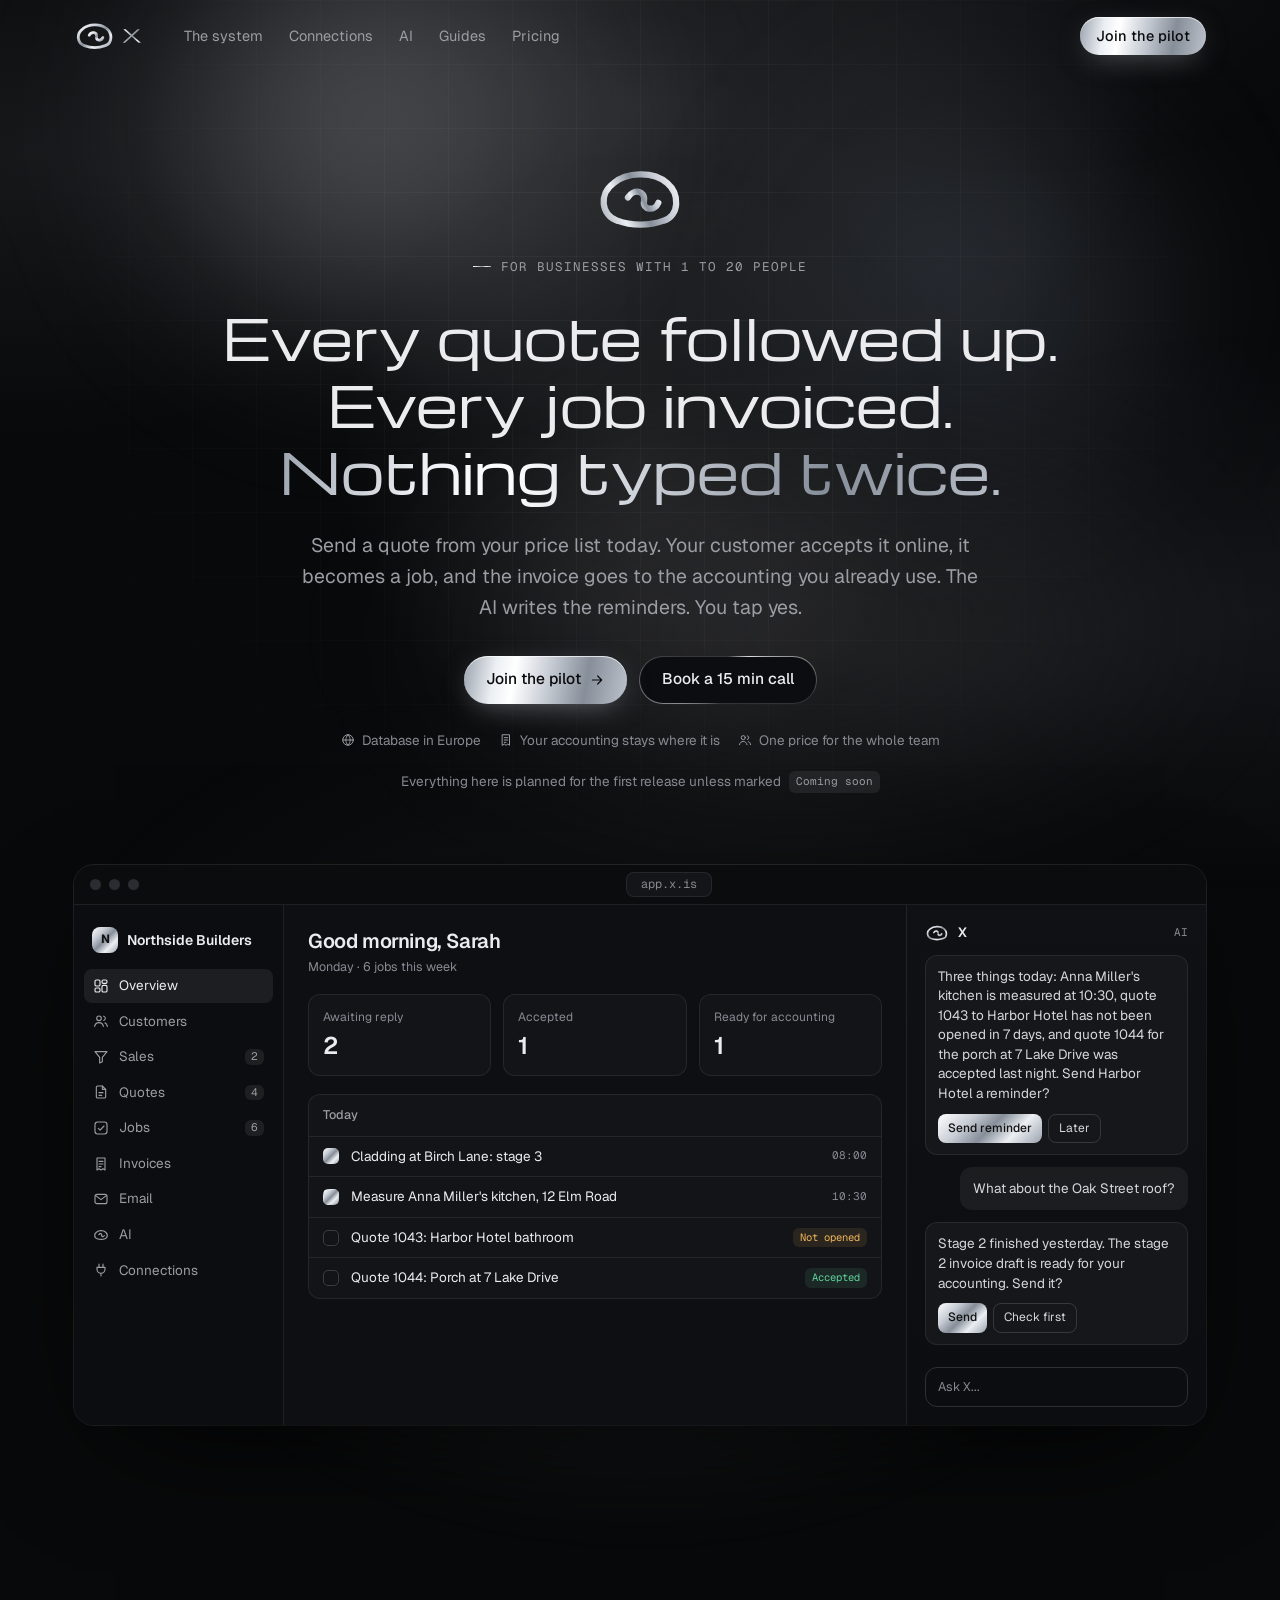
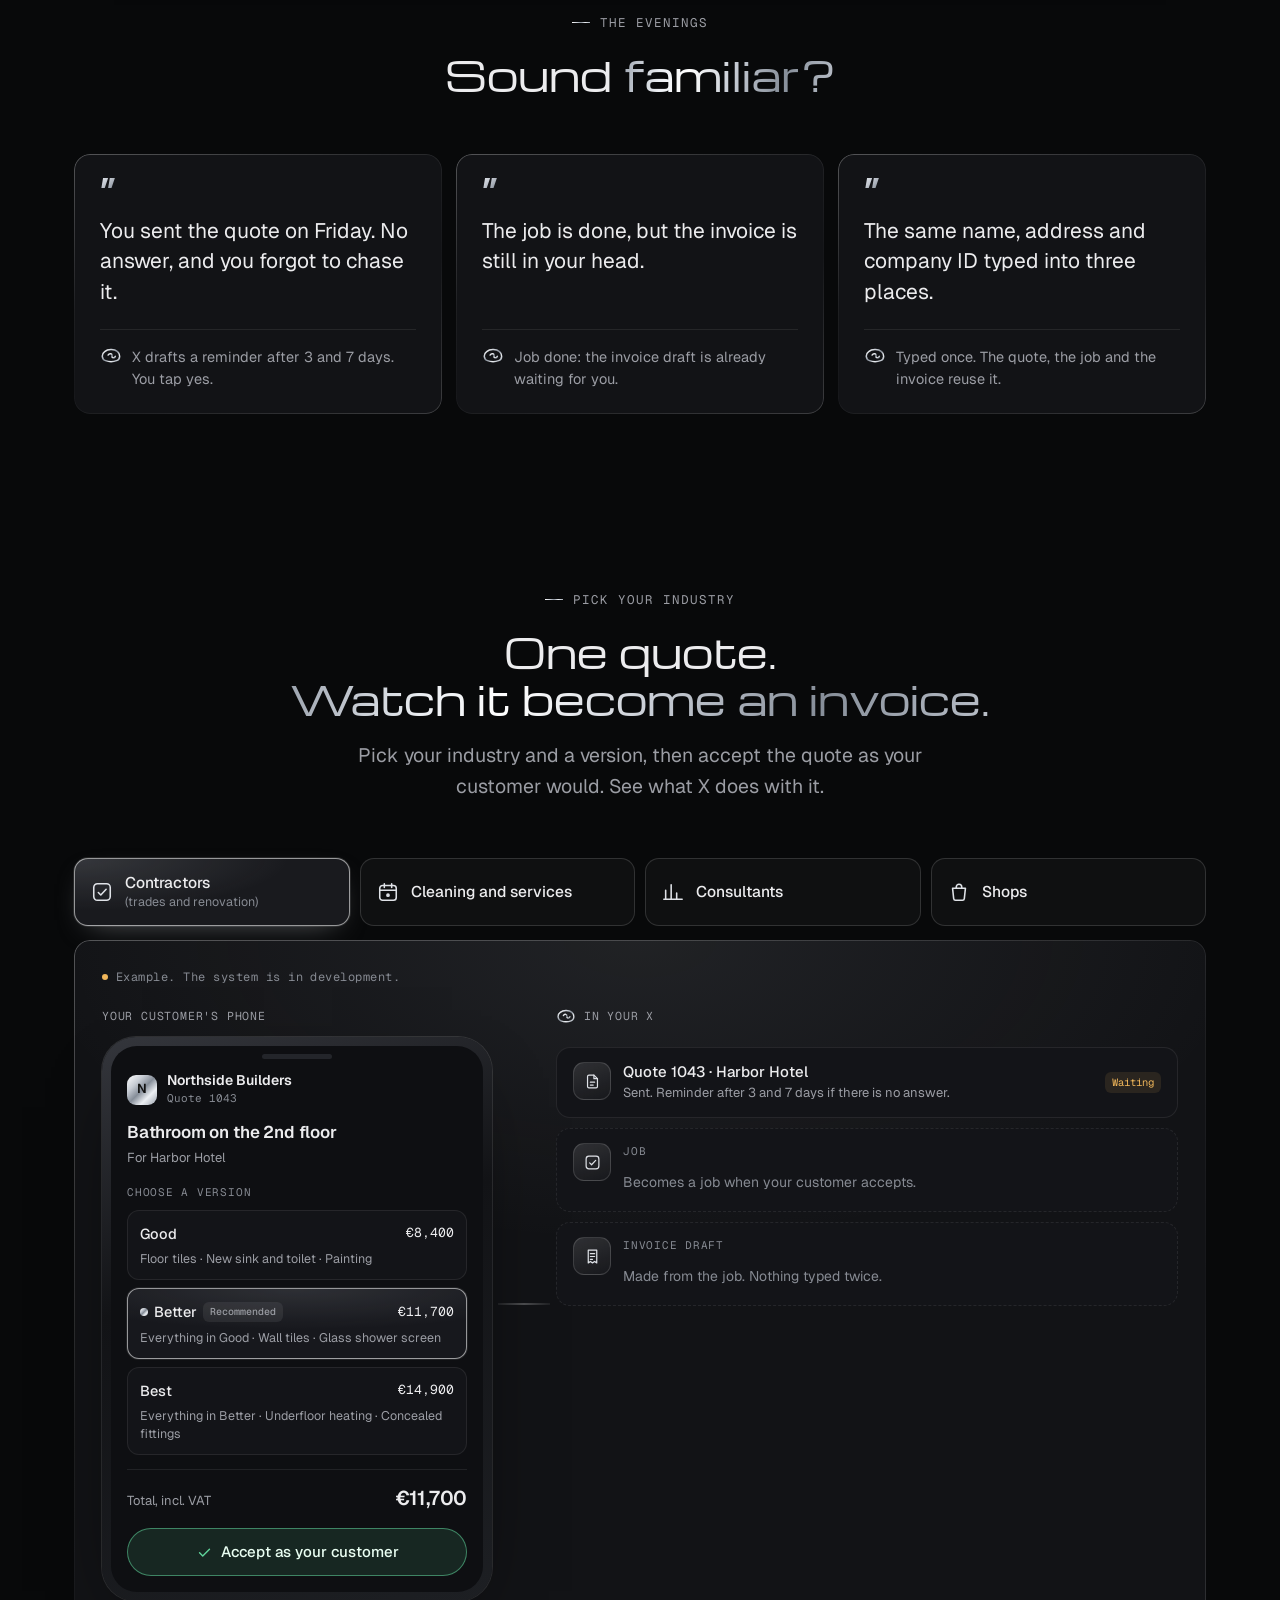
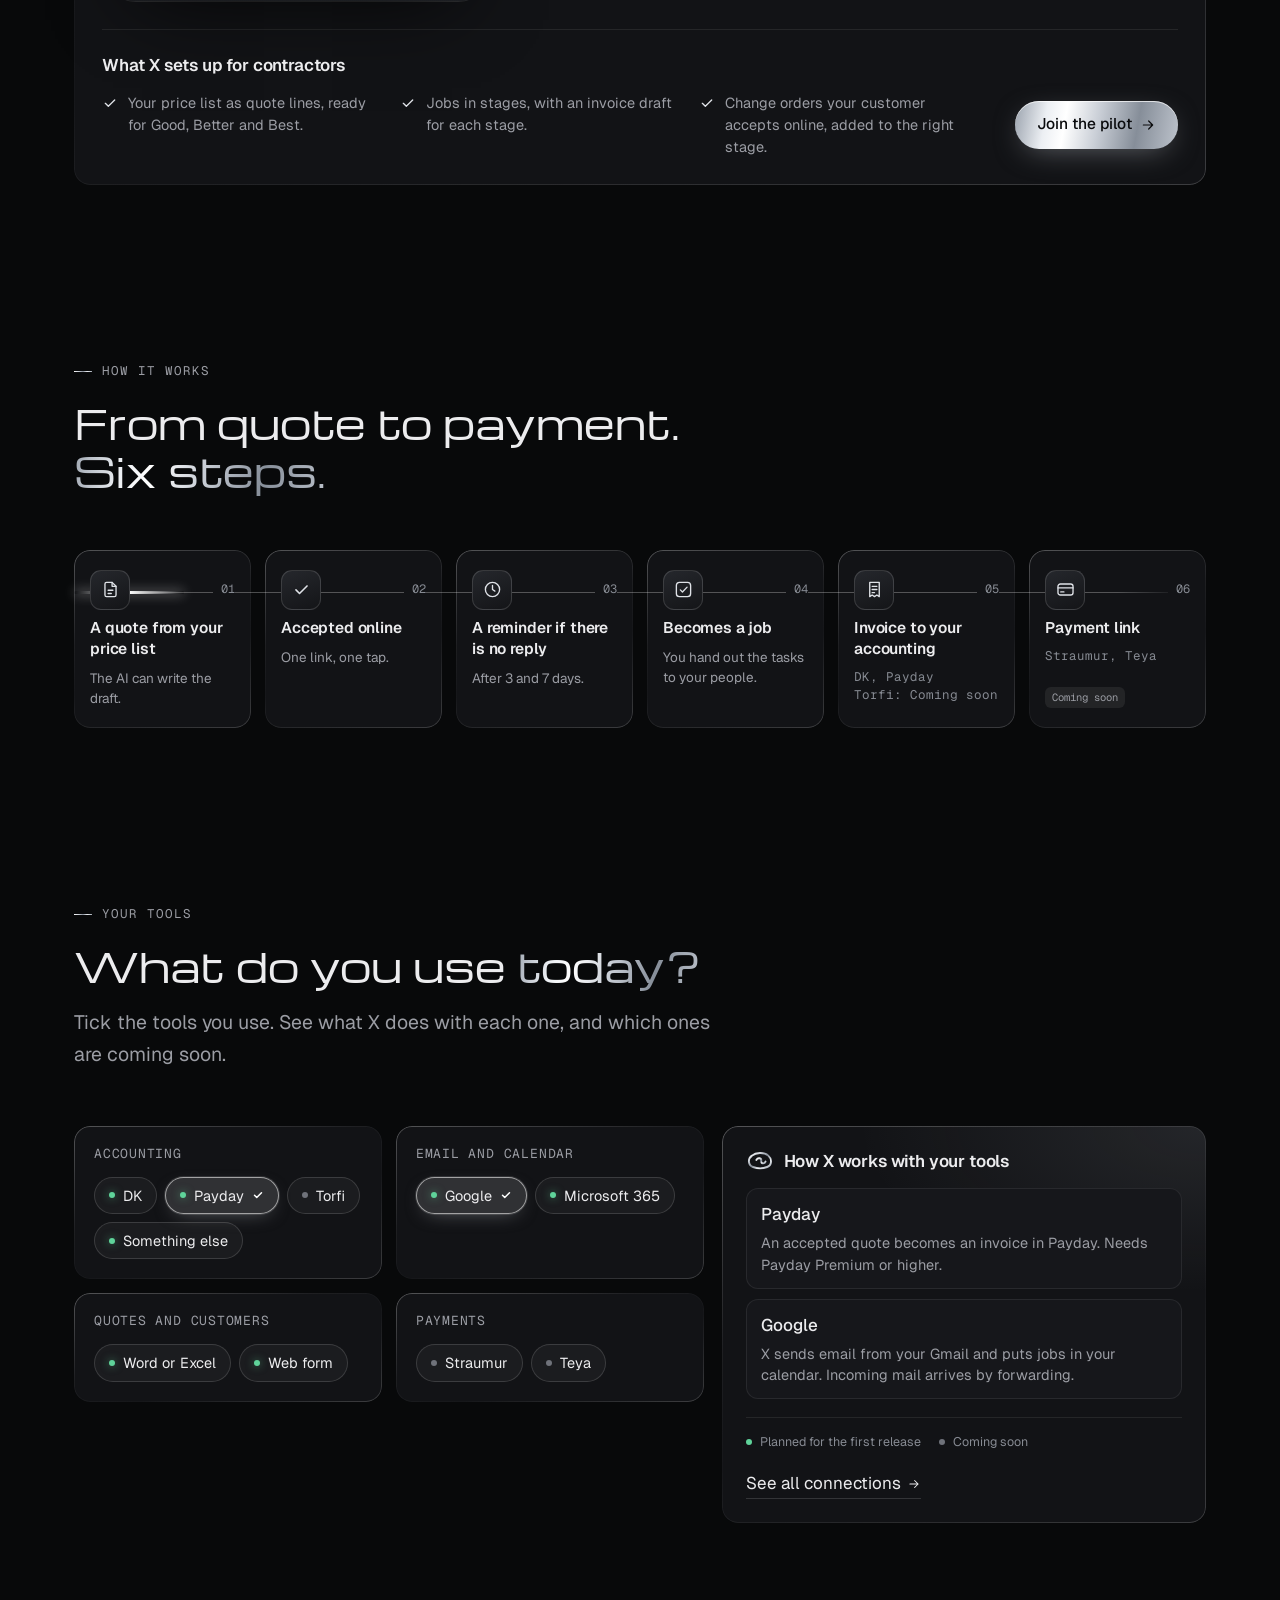
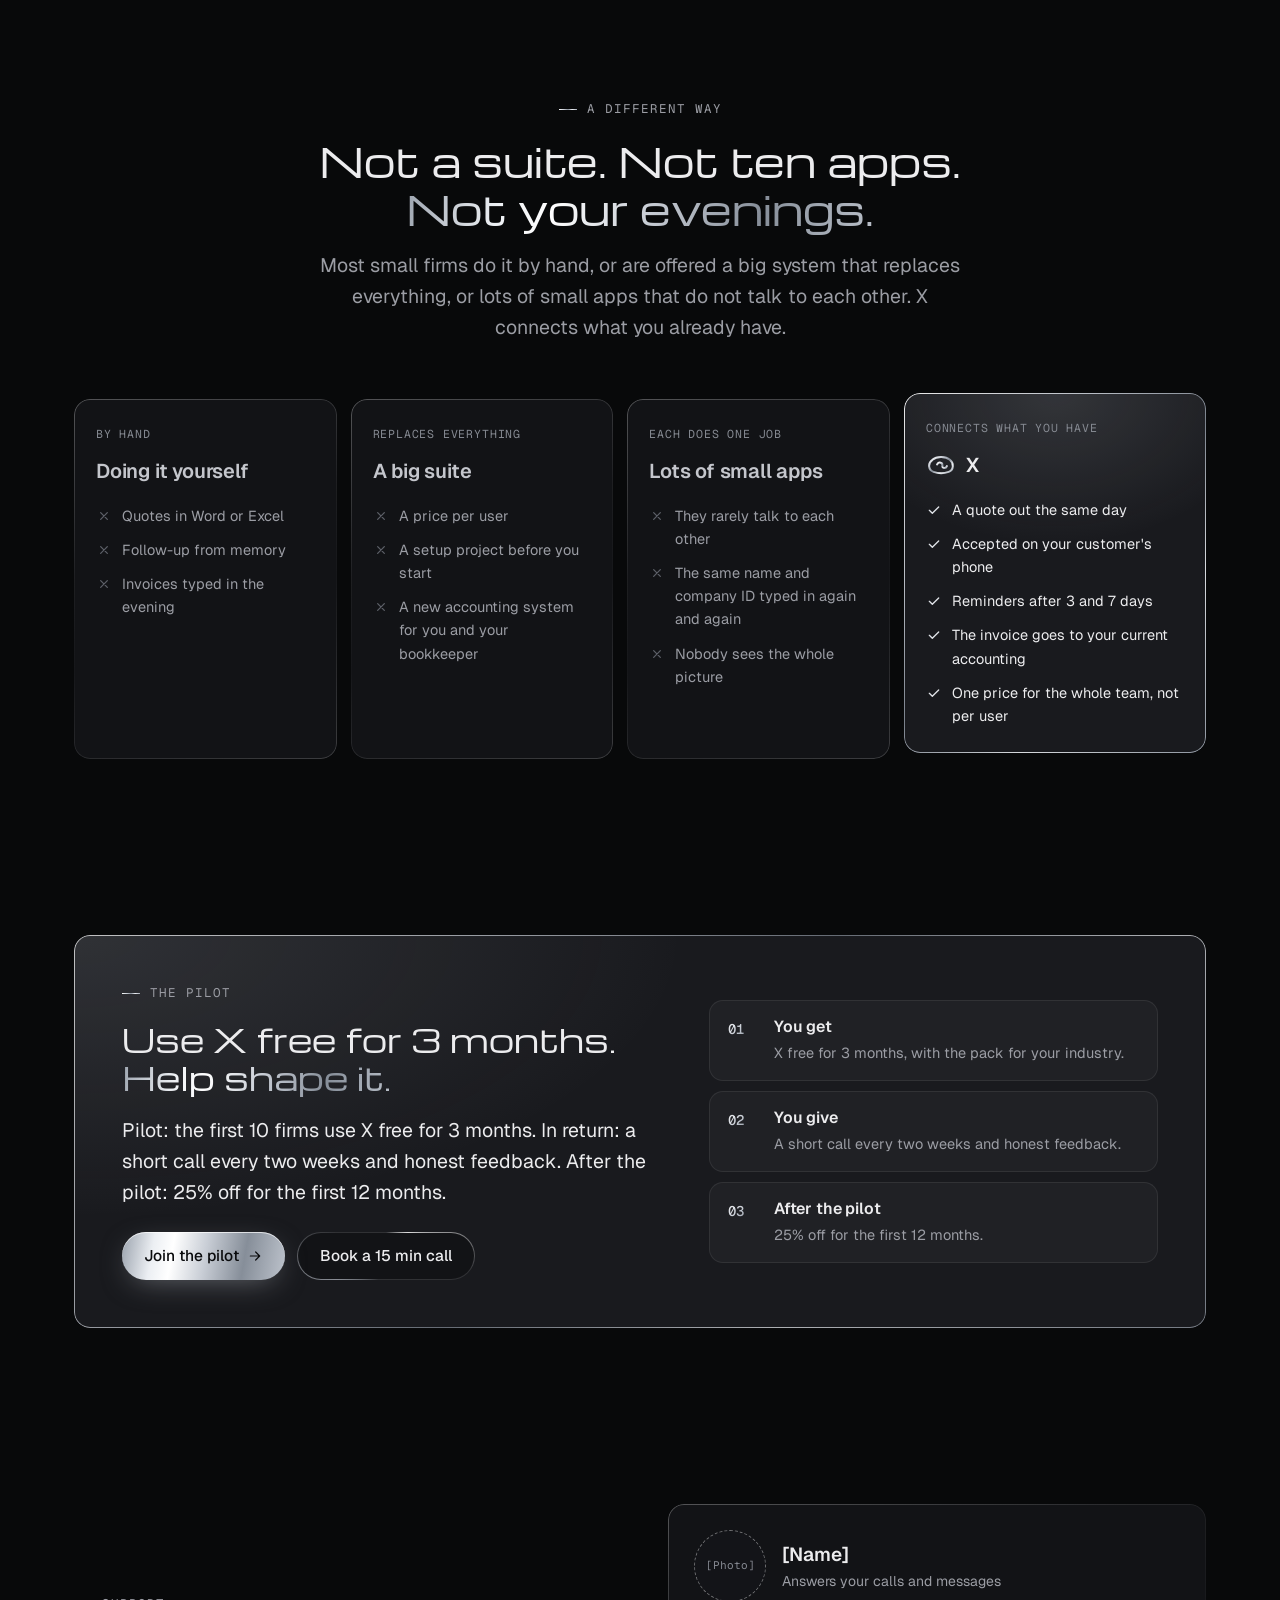
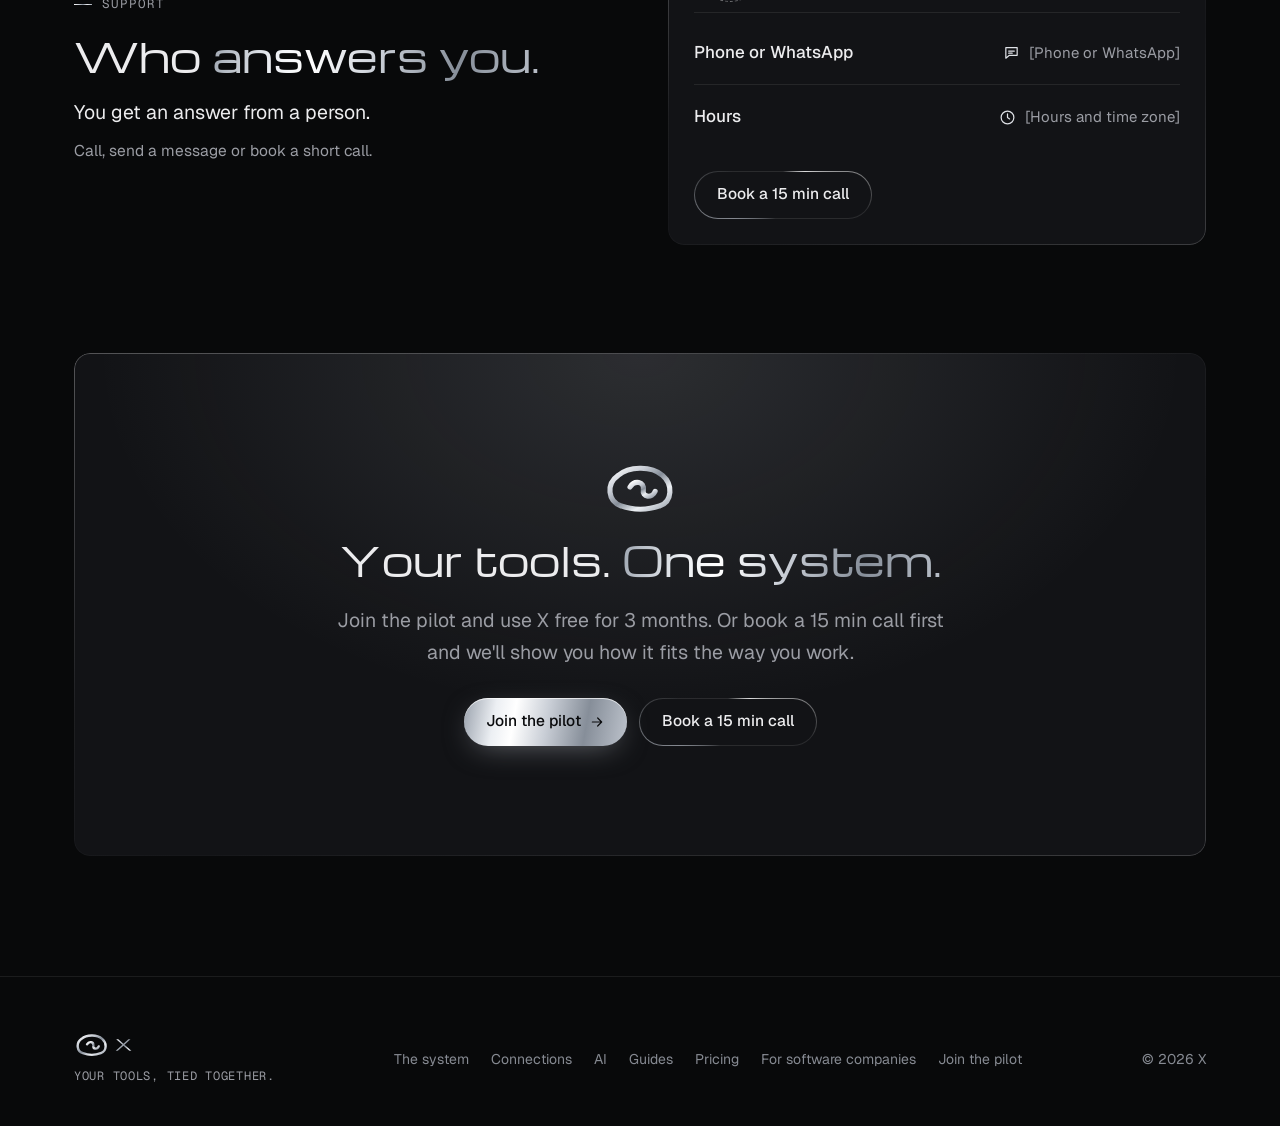
==== index.html @ 621dc940 "Skýrslan: velja grein, pilot síða, viðbætur og það sem var fjarlægt Co-Authored-By: Claude Opus 5.5 " ====
<!DOCTYPE html>

<html data-lysing-en="For businesses with 1 to 20 people. Send a quote from your price list, your customer accepts it online, it becomes a job, and the invoice goes to the accounting you already use. One price for the whole team." data-titill-en="X: every quote followed up, every job invoiced" lang="en">
<head>
<meta charset="utf-8"/>
<meta content="width=device-width,initial-scale=1,viewport-fit=cover" name="viewport"/>
<title>X: every quote followed up, every job invoiced</title>
<meta content="For businesses with 1 to 20 people. Send a quote from your price list, your customer accepts it online, it becomes a job, and the invoice goes to the accounting you already use. One price for the whole team." name="description"/>
<meta content="#08090a" name="theme-color"/>
<meta content="noindex" name="robots"/>
<link href="assets/merki/favicon.svg" rel="icon" type="image/svg+xml"/>
<link href="https://fonts.googleapis.com" rel="preconnect"/>
<link crossorigin="" href="https://fonts.gstatic.com" rel="preconnect"/>
<link href="https://fonts.googleapis.com/css2?family=Geist:wght@400;500;600&amp;family=Geist+Mono:wght@400;500&amp;family=Michroma&amp;display=swap" rel="stylesheet"/>
<link href="assets/css/site.css" rel="stylesheet"/>
<link href="assets/css/index.css" rel="stylesheet"/>
</head>
<body>
<!-- tákn: notuð með <svg><use href="#i-nafn"/></svg> -->
<svg aria-hidden="true" height="0" style="position:absolute" width="0">
<defs>
<symbol fill="none" id="i-yfirlit" stroke="currentColor" stroke-linecap="round" stroke-linejoin="round" stroke-width="1.7" viewbox="0 0 24 24"><rect height="9" rx="2" width="7.5" x="3" y="3"></rect><rect height="5" rx="2" width="7.5" x="13.5" y="3"></rect><rect height="10" rx="2" width="7.5" x="13.5" y="11"></rect><rect height="6" rx="2" width="7.5" x="3" y="15"></rect></symbol>
<symbol fill="none" id="i-folk" stroke="currentColor" stroke-linecap="round" stroke-linejoin="round" stroke-width="1.7" viewbox="0 0 24 24"><circle cx="9" cy="8" r="3.5"></circle><path d="M2.5 20c.8-3.6 3.4-5.5 6.5-5.5s5.7 1.9 6.5 5.5"></path><path d="M16 4.8a3.3 3.3 0 0 1 0 6.4M18 14.8c1.9.7 3.1 2.4 3.5 5.2"></path></symbol>
<symbol fill="none" id="i-sala" stroke="currentColor" stroke-linecap="round" stroke-linejoin="round" stroke-width="1.7" viewbox="0 0 24 24"><path d="M3 4h18l-7 8.5V19l-4 2v-8.5z"></path></symbol>
<symbol fill="none" id="i-tilbod" stroke="currentColor" stroke-linecap="round" stroke-linejoin="round" stroke-width="1.7" viewbox="0 0 24 24"><path d="M14 3H7a2 2 0 0 0-2 2v14a2 2 0 0 0 2 2h10a2 2 0 0 0 2-2V8z"></path><path d="M14 3v5h5M9 13h6M9 17h4"></path></symbol>
<symbol fill="none" id="i-verk" stroke="currentColor" stroke-linecap="round" stroke-linejoin="round" stroke-width="1.7" viewbox="0 0 24 24"><rect height="18" rx="4" width="18" x="3" y="3"></rect><path d="m8 12.5 2.7 2.7L16.5 9"></path></symbol>
<symbol fill="none" id="i-dagatal" stroke="currentColor" stroke-linecap="round" stroke-linejoin="round" stroke-width="1.7" viewbox="0 0 24 24"><rect height="16" rx="3" width="18" x="3" y="5"></rect><path d="M3 10h18M8 3v4M16 3v4"></path><circle cx="12" cy="15.5" fill="currentColor" r="1.2"></circle></symbol>
<symbol fill="none" id="i-postur" stroke="currentColor" stroke-linecap="round" stroke-linejoin="round" stroke-width="1.7" viewbox="0 0 24 24"><rect height="14" rx="3" width="18" x="3" y="5"></rect><path d="m4 7 8 6 8-6"></path></symbol>
<symbol fill="none" id="i-samfelag" stroke="currentColor" stroke-linecap="round" stroke-linejoin="round" stroke-width="1.7" viewbox="0 0 24 24"><circle cx="6" cy="12" r="2.5"></circle><circle cx="18" cy="6" r="2.5"></circle><circle cx="18" cy="18" r="2.5"></circle><path d="m8.2 10.8 7.6-3.6M8.2 13.2l7.6 3.6"></path></symbol>
<symbol fill="none" id="i-reikningur" stroke="currentColor" stroke-linecap="round" stroke-linejoin="round" stroke-width="1.7" viewbox="0 0 24 24"><path d="M6 3h12v18l-3-2-3 2-3-2-3 2z"></path><path d="M9 8h6M9 12h6M9 16h3"></path></symbol>
<symbol fill="none" id="i-vorur" stroke="currentColor" stroke-linecap="round" stroke-linejoin="round" stroke-width="1.7" viewbox="0 0 24 24"><path d="m12 3 8.5 4.5v9L12 21l-8.5-4.5v-9z"></path><path d="M3.5 7.5 12 12l8.5-4.5M12 12v9"></path></symbol>
<symbol fill="none" id="i-skjol" stroke="currentColor" stroke-linecap="round" stroke-linejoin="round" stroke-width="1.7" viewbox="0 0 24 24"><path d="M3 7a2 2 0 0 1 2-2h4l2 2.5h8a2 2 0 0 1 2 2V18a2 2 0 0 1-2 2H5a2 2 0 0 1-2-2z"></path></symbol>
<symbol fill="none" id="i-gatt" stroke="currentColor" stroke-linecap="round" stroke-linejoin="round" stroke-width="1.7" viewbox="0 0 24 24"><rect height="18" rx="4" width="18" x="3" y="3"></rect><circle cx="12" cy="10" r="3"></circle><path d="M6.5 19c1.2-2.5 3.1-3.7 5.5-3.7s4.3 1.2 5.5 3.7"></path></symbol>
<symbol fill="none" id="i-sjalfvirkni" stroke="currentColor" stroke-linecap="round" stroke-linejoin="round" stroke-width="1.7" viewbox="0 0 24 24"><path d="M13 2 4.5 13.5H12L11 22l8.5-11.5H12z"></path></symbol>
<symbol fill="none" id="i-heili" stroke="currentColor" stroke-linecap="round" stroke-linejoin="round" stroke-width="8" viewbox="8 7 103 70"><path d="M34 66 C16 60 13 36 30 24 C44 12 74 10 90 24 C104 36 104 60 86 66 C70 72 50 72 34 66 Z"></path><path d="M46 40 C52 30 66 32 64 44 C62 54 76 56 80 46"></path></symbol>
<symbol fill="none" id="i-skyrsla" stroke="currentColor" stroke-linecap="round" stroke-linejoin="round" stroke-width="1.7" viewbox="0 0 24 24"><path d="M4 20V10M10 20V4M16 20v-7M22 20H2"></path></symbol>
<symbol fill="none" id="i-tengi" stroke="currentColor" stroke-linecap="round" stroke-linejoin="round" stroke-width="1.7" viewbox="0 0 24 24"><path d="M9 3v5M15 3v5M6 8h12v3a6 6 0 0 1-12 0zM12 17v4"></path></symbol>
<symbol fill="none" id="i-bok" stroke="currentColor" stroke-linecap="round" stroke-linejoin="round" stroke-width="1.7" viewbox="0 0 24 24"><path d="M4 5a2 2 0 0 1 2-2h13v15H6a2 2 0 0 0-2 2z"></path><path d="M4 20a2 2 0 0 0 2 2h13v-4"></path></symbol>
<symbol fill="none" id="i-lykill" stroke="currentColor" stroke-linecap="round" stroke-linejoin="round" stroke-width="1.7" viewbox="0 0 24 24"><circle cx="8" cy="15" r="4.5"></circle><path d="m11.5 11.5 9-9M17 6l3 3M14.5 8.5l2 2"></path></symbol>
<symbol fill="none" id="i-skjoldur" stroke="currentColor" stroke-linecap="round" stroke-linejoin="round" stroke-width="1.7" viewbox="0 0 24 24"><path d="M12 3 4.5 6v5.5c0 4.6 3.1 8.2 7.5 9.5 4.4-1.3 7.5-4.9 7.5-9.5V6z"></path><path d="m9 12 2.2 2.2L15.5 10"></path></symbol>
<symbol fill="none" id="i-hnottur" stroke="currentColor" stroke-linecap="round" stroke-linejoin="round" stroke-width="1.7" viewbox="0 0 24 24"><circle cx="12" cy="12" r="9"></circle><path d="M3 12h18M12 3c2.5 2.6 3.7 5.6 3.7 9s-1.2 6.4-3.7 9c-2.5-2.6-3.7-5.6-3.7-9S9.5 5.6 12 3z"></path></symbol>
<symbol fill="none" id="i-nidur" stroke="currentColor" stroke-linecap="round" stroke-linejoin="round" stroke-width="1.7" viewbox="0 0 24 24"><path d="M12 3v12M7 10l5 5 5-5M4 20h16"></path></symbol>
<symbol fill="none" id="i-lag" stroke="currentColor" stroke-linecap="round" stroke-linejoin="round" stroke-width="1.7" viewbox="0 0 24 24"><path d="m12 3 9 5-9 5-9-5z"></path><path d="m3 13 9 5 9-5"></path></symbol>
<symbol fill="none" id="i-hond" stroke="currentColor" stroke-linecap="round" stroke-linejoin="round" stroke-width="1.7" viewbox="0 0 24 24"><path d="M12 21a9 9 0 1 0 0-18 9 9 0 0 0 0 18z"></path><path d="M12 7v5l3 2"></path></symbol>
<symbol fill="none" id="i-hak" stroke="currentColor" stroke-linecap="round" stroke-linejoin="round" stroke-width="2" viewbox="0 0 24 24"><path d="m5 12.5 4.5 4.5L19 7.5"></path></symbol>
<symbol fill="none" id="i-or" stroke="currentColor" stroke-linecap="round" stroke-linejoin="round" stroke-width="1.8" viewbox="0 0 24 24"><path d="M5 12h14M13 6l6 6-6 6"></path></symbol>
<symbol fill="none" id="i-pensill" stroke="currentColor" stroke-linecap="round" stroke-linejoin="round" stroke-width="1.7" viewbox="0 0 24 24"><circle cx="12" cy="12" r="9"></circle><circle cx="8" cy="10" fill="currentColor" r="1.3"></circle><circle cx="12" cy="7.5" fill="currentColor" r="1.3"></circle><circle cx="16" cy="10" fill="currentColor" r="1.3"></circle><path d="M12 21c-1.5 0-2-1-2-2s1-2 2.5-2H15a3 3 0 0 0 3-3"></path></symbol>
<symbol fill="none" id="i-x" stroke="currentColor" stroke-linecap="round" stroke-linejoin="round" stroke-width="1.9" viewbox="0 0 24 24"><path d="M7 7l10 10M17 7 7 17"></path></symbol>
<symbol fill="none" id="i-greidsla" stroke="currentColor" stroke-linecap="round" stroke-linejoin="round" stroke-width="1.7" viewbox="0 0 24 24"><rect height="14" rx="3" width="19" x="2.5" y="5"></rect><path d="M2.5 10h19M6 15h4"></path></symbol>
<symbol fill="none" id="i-verslun" stroke="currentColor" stroke-linecap="round" stroke-linejoin="round" stroke-width="1.7" viewbox="0 0 24 24"><path d="M5 8h14l-1.2 11.2a2 2 0 0 1-2 1.8H8.2a2 2 0 0 1-2-1.8z"></path><path d="M9 8V6.5a3 3 0 0 1 6 0V8"></path></symbol>
<symbol fill="none" id="i-skipti" stroke="currentColor" stroke-linecap="round" stroke-linejoin="round" stroke-width="1.7" viewbox="0 0 24 24"><path d="M4 8h15M15 4l4 4-4 4M20 16H5M9 12l-4 4 4 4"></path></symbol>
<symbol fill="none" id="i-spjall" stroke="currentColor" stroke-linecap="round" stroke-linejoin="round" stroke-width="1.7" viewbox="0 0 24 24"><path d="M4 5h16v11H9l-5 4z"></path><path d="M8 10h8M8 13h5"></path></symbol>
</defs>
</svg>
<a class="skip" href="#efni"><span>Skip to content</span></a>
<!-- ============ HAUS: eins á öllum síðum. aria-current="page" á tengil síðunnar sem er opin ============ -->
<header class="nav">
<div class="wrap nav__in">
<a aria-current="page" class="brand" href="index.html"><img alt="X" class="brand__logo" height="28" src="assets/merki/x-logo-malmur.svg" width="70"/></a>
<nav aria-label="Menu" class="nav__links" id="valmynd">
<a href="kerfid.html"><span>The system</span></a>
<a href="tengingar.html"><span>Connections</span></a>
<a href="gervigreind.html"><span>AI</span></a>
<a href="leidbeiningar.html"><span>Guides</span></a>
<a href="verd.html"><span>Pricing</span></a>
</nav>
<div class="nav__right">
<a class="btn btn--metal btn--sm nav__cta" href="pilot.html"><span>Join the pilot</span></a>
<button aria-controls="valmynd" aria-expanded="false" aria-label="Menu" class="nav__menu" type="button"><svg fill="none" stroke="currentColor" stroke-linecap="round" stroke-width="1.8" viewbox="0 0 24 24"><path d="M4 7h16M4 12h16M4 17h16"></path></svg></button>
</div>
</div>
</header>
<main id="efni" tabindex="-1">
<!-- ============ HETJA ============ -->
<section class="hero">
<div aria-hidden="true" class="hero__fx"><i class="b1"></i><i class="b2"></i><i class="b3"></i><span class="spot"></span></div>
<div class="wrap">
<div class="hero__in">
<svg aria-hidden="true" class="hero__mark" fill="none" viewbox="8 7 103 70"><defs><lineargradient id="hm" x1="0" x2="1" y1="0" y2="1"><stop offset="0" stop-color="#ffffff"></stop><stop offset=".28" stop-color="#c9ced6"></stop><stop offset=".5" stop-color="#868e99"></stop><stop offset=".72" stop-color="#eceff3"></stop><stop offset="1" stop-color="#9aa2ad"></stop><animatetransform attributename="gradientTransform" dur="9s" repeatcount="indefinite" type="rotate" values="0 .5 .5;360 .5 .5"></animatetransform></lineargradient></defs><g stroke="url(#hm)" stroke-linecap="round" stroke-linejoin="round" stroke-width="7"><path class="hm-heili" d="M34 66 C16 60 13 36 30 24 C44 12 74 10 90 24 C104 36 104 60 86 66 C70 72 50 72 34 66 Z" pathlength="1"></path><path class="hm-s" d="M46 40 C52 30 66 32 64 44 C62 54 76 56 80 46" pathlength="1"></path></g></svg>
<p class="kicker"><span>For businesses with 1 to 20 people</span></p>

<h1 class="ix-h1">Every quote followed up.<br/> Every job invoiced.<br/> <span class="metal">Nothing typed twice.</span></h1>

<p class="lead">Send a quote from your price list today. Your customer accepts it online, it becomes a job, and the invoice goes to the accounting you already use. The AI writes the reminders. You tap yes.</p>
<div class="hero__cta">
<a class="btn btn--metal" href="pilot.html"><span>Join the pilot</span><svg><use href="#i-or"></use></svg></a>
<a class="btn btn--ghost" href="pilot.html?call=1"><span>Book a 15 min call</span></a>
</div>
<p class="hero__note">
<span><svg><use href="#i-hnottur"></use></svg><span>Database in Europe</span></span>
<span><svg><use href="#i-reikningur"></use></svg><span>Your accounting stays where it is</span></span>
<span><svg><use href="#i-folk"></use></svg><span>One price for the whole team</span></span>
</p>
<p class="planned">Everything here is planned for the first release unless marked <span class="tag">Coming soon</span></p>
</div>
<!-- skjámynd: morgunlistinn (skraut, ekki gagnvirkt). Sömu dæmi og á kerfid.html: tilboð 1043 óopnað í 7 daga, 1044 samþykkt í gærkvöldi, áfangi 2 á Oak Street búinn -->
<div class="shot rv">
<div class="shot__glow"></div>
<div aria-hidden="true" class="app" inert="">
<div class="app__bar"><i></i><i></i><i></i><span class="app__url">app.x.is</span></div>
<div class="app__body">
<aside class="app__side">
<div class="app__co"><b>N</b>Northside Builders</div>
<div class="app__nav on"><svg><use href="#i-yfirlit"></use></svg><span>Overview</span></div>
<div class="app__nav"><svg><use href="#i-folk"></use></svg><span>Customers</span></div>
<div class="app__nav"><svg><use href="#i-sala"></use></svg><span>Sales</span><em>2</em></div>
<div class="app__nav"><svg><use href="#i-tilbod"></use></svg><span>Quotes</span><em>4</em></div>
<div class="app__nav"><svg><use href="#i-verk"></use></svg><span>Jobs</span><em>6</em></div>
<div class="app__nav"><svg><use href="#i-reikningur"></use></svg><span>Invoices</span></div>
<div class="app__nav"><svg><use href="#i-postur"></use></svg><span>Email</span></div>
<div class="app__nav"><svg><use href="#i-heili"></use></svg><span>AI</span></div>
<div class="app__nav"><svg><use href="#i-tengi"></use></svg><span>Connections</span></div>
</aside>
<div class="app__main">
<div>
<div class="app__hi"><span>Good morning, Sarah</span></div>
<div class="app__date"><span>Monday · 6 jobs this week</span></div>
</div>
<div class="app__stats">
<div class="stat"><small>Awaiting reply</small><b>2</b></div>
<div class="stat"><small>Accepted</small><b>1</b></div>
<div class="stat"><small>Ready for accounting</small><b>1</b></div>
</div>
<div class="app__list">
<h4><span>Today</span></h4>
<div class="row"><i class="tick done"></i><span>Cladding at Birch Lane: stage 3</span><small>08:00</small></div>
<div class="row"><i class="tick"></i><span>Measure Anna Miller's kitchen, 12 Elm Road</span><small>10:30</small></div>
<div class="row"><i class="tick"></i><span>Quote 1043: Harbor Hotel bathroom</span><span class="tag tag--warn">Not opened</span></div>
<div class="row"><i class="tick"></i><span>Quote 1044: Porch at 7 Lake Drive</span><span class="tag tag--ok">Accepted</span></div>
</div>
</div>
<aside class="app__ai">
<div class="app__aihead"><img alt="" src="assets/merki/merki.svg"/>X<small>AI</small></div>
<div class="msg"><span>Three things today: Anna Miller's kitchen is measured at 10:30, quote 1043 to Harbor Hotel has not been opened in 7 days, and quote 1044 for the porch at 7 Lake Drive was accepted last night. Send Harbor Hotel a reminder?</span>
<div class="msg__act"><button tabindex="-1"><span>Send reminder</span></button><button tabindex="-1"><span>Later</span></button></div>
</div>
<div class="msg msg--me"><span>What about the Oak Street roof?</span></div>
<div class="msg"><span>Stage 2 finished yesterday. The stage 2 invoice draft is ready for your accounting. Send it?</span>
<div class="msg__act"><button tabindex="-1"><span>Send</span></button><button tabindex="-1"><span>Check first</span></button></div>
</div>
<div class="app__input"><span>Ask X...</span></div>
</aside>
</div>
</div>
</div>
</div>
</section>
<!-- ============ KANNASTU VIÐ ÞETTA? ============ -->
<section class="sec sec--tight ix-pain" id="vandinn">
<div class="wrap">
<div class="sec__head sec__head--mid rv">
<p class="kicker"><span>The evenings</span></p>

<h2>Sound <span class="metal">familiar?</span></h2>
</div>
<ul class="ix-pains">
<li class="ix-pain__c edge rv">
<p class="ix-pain__q">You sent the quote on Friday. No answer, and you forgot to chase it.</p>
<p class="ix-pain__a"><img alt="" src="assets/merki/merki.svg"/><span>X drafts a reminder after 3 and 7 days. You tap yes.</span></p>
</li>
<li class="ix-pain__c edge rv">
<p class="ix-pain__q">The job is done, but the invoice is still in your head.</p>
<p class="ix-pain__a"><img alt="" src="assets/merki/merki.svg"/><span>Job done: the invoice draft is already waiting for you.</span></p>
</li>
<li class="ix-pain__c edge rv">
<p class="ix-pain__q">The same name, address and company ID typed into three places.</p>
<p class="ix-pain__a"><img alt="" src="assets/merki/merki.svg"/><span>Typed once. The quote, the job and the invoice reuse it.</span></p>
</li>
</ul>
</div>
</section>
<!-- ============ VELDU ÞÍNA GREIN: tilboð verður verk og reikningur (index.js) ============ -->
<section class="sec sec--tight ix-pick" id="grein">
<div class="wrap">
<div class="sec__head sec__head--mid rv">
<p class="kicker"><span>Pick your industry</span></p>

<h2>One quote.<br/> <span class="metal">Watch it become an invoice.</span></h2>

<p class="lead">Pick your industry and a version, then accept the quote as your customer would. See what X does with it.</p>
</div>
<div aria-label="Industry" class="ix-tabs rv" role="tablist">
<button aria-controls="ix-demo" aria-selected="true" class="ix-tab" data-grein="contractors" id="ix-t-contractors" role="tab" type="button"><svg aria-hidden="true"><use href="#i-verk"></use></svg><span><b>Contractors</b><small>(trades and renovation)</small></span></button>
<button aria-controls="ix-demo" aria-selected="false" class="ix-tab" data-grein="cleaning" id="ix-t-cleaning" role="tab" tabindex="-1" type="button"><svg aria-hidden="true"><use href="#i-dagatal"></use></svg><span><b>Cleaning and services</b></span></button>
<button aria-controls="ix-demo" aria-selected="false" class="ix-tab" data-grein="consultants" id="ix-t-consultants" role="tab" tabindex="-1" type="button"><svg aria-hidden="true"><use href="#i-skyrsla"></use></svg><span><b>Consultants</b></span></button>
<button aria-controls="ix-demo" aria-selected="false" class="ix-tab" data-grein="shops" id="ix-t-shops" role="tab" tabindex="-1" type="button"><svg aria-hidden="true"><use href="#i-verslun"></use></svg><span><b>Shops</b></span></button>
</div>
<div aria-labelledby="ix-t-contractors" class="ix-demo edge rv" id="ix-demo" role="tabpanel">
<p class="ix-ex"><i aria-hidden="true"></i><span>Example. The system is in development.</span></p>
<div class="ix-play">

<!-- það sem viðskiptavinurinn sér í símanum -->
<div class="ix-cust">
<p class="ix-lbl"><span>Your customer's phone</span></p>
<div class="ix-phone">
<div class="ix-screen">
<div class="ix-q__top"><b class="ix-logo" data-f="ini">N</b><span><b data-f="firm">Northside Builders</b><small data-f="qno">Quote 1043</small></span></div>
<div class="ix-q__for"><b data-f="what">Bathroom on the 2nd floor</b><small data-f="cust">For Harbor Hotel</small></div>
<p class="ix-q__pick" id="ix-pick-l">Choose a version</p>
<div aria-labelledby="ix-pick-l" class="ix-opts" role="group">
<button aria-pressed="false" class="ix-opt" type="button"><span class="ix-opt__h"><b>Good</b><span class="ix-opt__p">€8,400</span></span><span class="ix-opt__li">Floor tiles · New sink and toilet · Painting</span></button>
<button aria-pressed="true" class="ix-opt" type="button"><span class="ix-opt__h"><b>Better <span class="tag">Recommended</span></b><span class="ix-opt__p">€11,700</span></span><span class="ix-opt__li">Everything in Good · Wall tiles · Glass shower screen</span></button>
<button aria-pressed="false" class="ix-opt" type="button"><span class="ix-opt__h"><b>Best</b><span class="ix-opt__p">€14,900</span></span><span class="ix-opt__li">Everything in Better · Underfloor heating · Concealed fittings</span></button>
</div>
<div class="ix-q__tot"><span data-f="vat">Total, incl. VAT</span><b data-f="total">€11,700</b></div>
<button class="ix-accept" type="button"><svg aria-hidden="true"><use href="#i-hak"></use></svg><span>Accept as your customer</span></button>
<div aria-hidden="true" class="ix-done"><span class="ix-done__ic"><svg><use href="#i-hak"></use></svg></span><b>Accepted</b><small data-f="thanks">Thank you. Northside Builders has been told.</small></div>
</div>
</div>
</div>

<div aria-hidden="true" class="ix-wire"><i></i></div>

<!-- það sem gerist í X -->
<div class="ix-x">
<p class="ix-lbl"><img alt="" src="assets/merki/merki.svg"/><span>In your X</span></p>
<div class="ix-step ix-step--q">
<span class="mod__ic"><svg><use href="#i-tilbod"></use></svg></span>
<span class="ix-step__t"><b data-f="qline">Quote 1043 · Harbor Hotel</b><small data-f="qstate">Sent. Reminder after 3 and 7 days if there is no answer.</small></span>
<span class="tag tag--warn" data-f="qtag">Waiting</span>
</div>
<div class="ix-step ix-step--job">
<span class="mod__ic"><svg><use href="#i-verk"></use></svg></span>
<div class="ix-step__b">
<p class="ix-step__k">Job</p>
<p class="ix-wait">Becomes a job when your customer accepts.</p>
<div class="ix-fill">
<p class="ix-step__h"><b data-f="jt">Bathroom, 2nd floor</b><small data-f="js">Harbor Hotel · Better · 3 stages</small></p>
<ul class="ix-checks" data-f="jl"></ul>
</div>
</div>
</div>
<div class="ix-step ix-step--inv">
<span class="mod__ic"><svg><use href="#i-reikningur"></use></svg></span>
<div class="ix-step__b">
<p class="ix-step__k">Invoice draft</p>
<p class="ix-wait">Made from the job. Nothing typed twice.</p>
<div class="ix-fill">
<p class="ix-step__h"><b data-f="it">Stage 1 of 3</b><small data-f="is">Harbor Hotel</small></p>
<ul class="ix-lines" data-f="il"></ul>
<div class="ix-ready"><span class="tag tag--ok">Ready for your accounting</span><small data-f="in">Waits for your yes, then goes to the accounting you already use.</small></div>
</div>
</div>
</div>
<button class="ix-reset" hidden="" type="button"><span>Start over</span></button>
</div>
</div>
<p aria-live="polite" class="sr" id="ix-say"></p>

<!-- hvað X setur upp fyrir greinina -->
<div class="ix-sets">
<h3>What X sets up for <span data-f="for">contractors</span></h3>
<ul data-f="sets">
<li><svg aria-hidden="true"><use href="#i-hak"></use></svg><span>Your price list as quote lines, ready for Good, Better and Best.</span></li>
<li><svg aria-hidden="true"><use href="#i-hak"></use></svg><span>Jobs in stages, with an invoice draft for each stage.</span></li>
<li><svg aria-hidden="true"><use href="#i-hak"></use></svg><span>Change orders your customer accepts online, added to the right stage.</span></li>
</ul>
<a class="btn btn--metal" data-f="cta" href="pilot.html?industry=contractors"><span>Join the pilot</span><svg><use href="#i-or"></use></svg></a>
</div>
</div>
</div>
</section>
<!-- ============ FLÆÐIÐ: frá tilboði til greiðslu ============ -->
<section class="sec sec--tight" id="flaedi">
<div class="wrap">
<div class="sec__head rv">
<p class="kicker"><span>How it works</span></p>

<h2>From quote to payment.<br/> <span class="metal">Six steps.</span></h2>
</div>
<ol class="flow ix-flow">
<li class="fstep fstep--short edge rv">
<div class="fstep__top"><span class="mod__ic"><svg><use href="#i-tilbod"></use></svg></span><span class="fstep__n">01</span></div>
<h3>A quote from your price list</h3>
<p>The AI can write the draft.</p>
</li>
<li class="fstep fstep--short edge rv">
<div class="fstep__top"><span class="mod__ic"><svg><use href="#i-hak"></use></svg></span><span class="fstep__n">02</span></div>
<h3>Accepted online</h3>
<p>One link, one tap.</p>
</li>
<li class="fstep fstep--short edge rv">
<div class="fstep__top"><span class="mod__ic"><svg><use href="#i-hond"></use></svg></span><span class="fstep__n">03</span></div>
<h3>A reminder if there is no reply</h3>
<p>After 3 and 7 days.</p>
</li>
<li class="fstep fstep--short edge rv">
<div class="fstep__top"><span class="mod__ic"><svg><use href="#i-verk"></use></svg></span><span class="fstep__n">04</span></div>
<h3>Becomes a job</h3>
<p>You hand out the tasks to your people.</p>
</li>
<li class="fstep fstep--short edge rv">
<div class="fstep__top"><span class="mod__ic"><svg><use href="#i-reikningur"></use></svg></span><span class="fstep__n">05</span></div>
<h3>Invoice to your accounting</h3>
<p class="fstep__via"><span>DK, Payday</span><br/><span>Torfi: Coming soon</span></p>
</li>
<li class="fstep fstep--short edge rv">
<div class="fstep__top"><span class="mod__ic"><svg><use href="#i-greidsla"></use></svg></span><span class="fstep__n">06</span></div>
<h3>Payment link</h3>
<p class="fstep__via">Straumur, Teya</p>
<span class="tag">Coming soon</span>
</li>
</ol>
</div>
</section>
<!-- ============ HVAÐ NOTAR ÞÚ Í DAG: sami velja og á tengingar.html (assets/js/tengingar.js) ============ -->
<section class="sec sec--tight" id="verkfaeri">
<div class="wrap">
<div class="sec__head rv">
<p class="kicker"><span>Your tools</span></p>

<h2>What do you use <span class="metal">today?</span></h2>

<p class="lead">Tick the tools you use. See what X does with each one, and which ones are coming soon.</p>
</div>
<div class="picker" data-velja="">
<div class="picker__groups">
<div aria-label="Accounting" class="pgroup edge rv" role="group">
<h3><span>Accounting</span></h3>
<div class="tools">
<button aria-pressed="false" class="tool" data-st="ok" type="button"><span class="tool__name">DK</span><span class="tool__does" hidden=""><span>An accepted quote becomes an invoice in DK. You create a key there and paste it in, or we do it with you on a call.</span></span></button>
<button aria-pressed="true" class="tool" data-st="ok" type="button"><span class="tool__name">Payday</span><span class="tool__does" hidden=""><span>An accepted quote becomes an invoice in Payday. Needs Payday Premium or higher.</span></span></button>
<button aria-pressed="false" class="tool" data-st="soon" type="button"><span class="tool__name">Torfi</span><span class="tool__does" hidden=""><span>Invoices go to Torfi when the connection is ready. Until then, they go out as a file.</span></span></button>
<button aria-pressed="false" class="tool" data-st="ok" type="button"><span class="tool__name"><span>Something else</span></span><span class="tool__does" hidden=""><span>Invoices go out as a file your bookkeeper imports. Tell us what you use and we look at it with you.</span></span></button>
</div>
</div>
<div aria-label="Email and calendar" class="pgroup edge rv" role="group">
<h3><span>Email and calendar</span></h3>
<div class="tools">
<button aria-pressed="true" class="tool" data-st="ok" type="button"><span class="tool__name">Google</span><span class="tool__does" hidden=""><span>X sends email from your Gmail and puts jobs in your calendar. Incoming mail arrives by forwarding.</span></span></button>
<button aria-pressed="false" class="tool" data-st="ok" type="button"><span class="tool__name">Microsoft 365</span><span class="tool__does" hidden=""><span>Email and calendar in Outlook. Your admin approves X once.</span></span></button>
</div>
</div>
<div aria-label="Quotes and customers" class="pgroup edge rv" role="group">
<h3><span>Quotes and customers</span></h3>
<div class="tools">
<button aria-pressed="false" class="tool" data-st="ok" type="button"><span class="tool__name"><span>Word or Excel</span></span><span class="tool__does" hidden=""><span>Customers, products and history come in from a file. You don't start from zero.</span></span></button>
<button aria-pressed="false" class="tool" data-st="ok" type="button"><span class="tool__name"><span>Web form</span></span><span class="tool__does" hidden=""><span>Enquiries from your website go straight into sales in X.</span></span></button>
</div>
</div>
<div aria-label="Payments" class="pgroup edge rv" role="group">
<h3><span>Payments</span></h3>
<div class="tools">
<button aria-pressed="false" class="tool" data-st="soon" type="button"><span class="tool__name">Straumur</span><span class="tool__does" hidden=""><span>A payment link on the invoice, and the payment is recorded on its own. Uses your own Straumur agreement.</span></span></button>
<button aria-pressed="false" class="tool" data-st="soon" type="button"><span class="tool__name">Teya</span><span class="tool__does" hidden=""><span>A payment link on the invoice, with your own Teya agreement.</span></span></button>
</div>
</div>
</div>
<div class="picker__out edge rv">
<h3><img alt="" src="assets/merki/merki.svg"/><span>How X works with your tools</span></h3>
<ul aria-live="polite" class="picks" data-velja-ut=""></ul>
<p class="picker__empty" data-velja-tomt="" hidden=""><span>Tick a tool to see what X does with it.</span></p>
<div class="legend"><span><i></i><span>Planned for the first release</span></span><span><i class="s"></i><span>Coming soon</span></span></div>
<p class="ix-tools__all"><a class="tlink" href="tengingar.html"><span>See all connections</span><svg><use href="#i-or"></use></svg></a></p>
</div>
</div>
</div>
</section>
<!-- ============ SAMANBURÐUR: fjórar leiðir ============ -->
<section class="sec sec--tight" id="leidin">
<div class="wrap">
<div class="sec__head sec__head--mid rv">
<p class="kicker"><span>A different way</span></p>

<h2>Not a suite. Not ten apps.<br/> <span class="metal">Not your evenings.</span></h2>

<p class="lead">Most small firms do it by hand, or are offered a big system that replaces everything, or lots of small apps that do not talk to each other. X connects what you already have.</p>
</div>
<div class="ways ix-ways">
<div class="way edge rv">
<p class="way__sub"><span>By hand</span></p>
<h3>Doing it yourself</h3>
<ul>
<li><svg><use href="#i-x"></use></svg><span>Quotes in Word or Excel</span></li>
<li><svg><use href="#i-x"></use></svg><span>Follow-up from memory</span></li>
<li><svg><use href="#i-x"></use></svg><span>Invoices typed in the evening</span></li>
</ul>
</div>
<div class="way edge rv">
<p class="way__sub"><span>Replaces everything</span></p>
<h3>A big suite</h3>
<ul>
<li><svg><use href="#i-x"></use></svg><span>A price per user</span></li>
<li><svg><use href="#i-x"></use></svg><span>A setup project before you start</span></li>
<li><svg><use href="#i-x"></use></svg><span>A new accounting system for you and your bookkeeper</span></li>
</ul>
</div>
<div class="way edge rv">
<p class="way__sub"><span>Each does one job</span></p>
<h3>Lots of small apps</h3>
<ul>
<li><svg><use href="#i-x"></use></svg><span>They rarely talk to each other</span></li>
<li><svg><use href="#i-x"></use></svg><span>The same name and company ID typed in again and again</span></li>
<li><svg><use href="#i-x"></use></svg><span>Nobody sees the whole picture</span></li>
</ul>
</div>
<div class="way way--x edge rv">
<p class="way__sub"><span>Connects what you have</span></p>
<h3><img alt="" src="assets/merki/merki.svg"/>X</h3>
<ul>
<li><svg><use href="#i-hak"></use></svg><span>A quote out the same day</span></li>
<li><svg><use href="#i-hak"></use></svg><span>Accepted on your customer's phone</span></li>
<li><svg><use href="#i-hak"></use></svg><span>Reminders after 3 and 7 days</span></li>
<li><svg><use href="#i-hak"></use></svg><span>The invoice goes to your current accounting</span></li>
<li><svg><use href="#i-hak"></use></svg><span>One price for the whole team, not per user</span></li>
</ul>
</div>
</div>
</div>
</section>
<!-- ============ PRUFUHÓPURINN ============ -->
<section class="sec sec--tight" id="pilot">
<div class="wrap">
<div class="ix-pilot edge rv">
<div class="ix-pilot__t">
<p class="kicker"><span>The pilot</span></p>

<h2>Use X free for 3 months.<br/> <span class="metal">Help shape it.</span></h2>

<p class="lead">Pilot: the first 10 firms use X free for 3 months. In return: a short call every two weeks and honest feedback. After the pilot: 25% off for the first 12 months.</p>
<div class="hero__cta">
<a class="btn btn--metal" data-ix-cta="" href="pilot.html"><span>Join the pilot</span><svg><use href="#i-or"></use></svg></a>
<a class="btn btn--ghost" href="pilot.html?call=1"><span>Book a 15 min call</span></a>
</div>
</div>
<ol class="ix-pilot__l">
<li><span class="ix-pilot__n">01</span><div><h3>You get</h3><p>X free for 3 months, with the pack for your industry.</p></div></li>
<li><span class="ix-pilot__n">02</span><div><h3>You give</h3><p>A short call every two weeks and honest feedback.</p></div></li>
<li><span class="ix-pilot__n">03</span><div><h3>After the pilot</h3><p>25% off for the first 12 months.</p></div></li>
</ol>
</div>
</div>
</section>
<!-- ============ HVER SVARAR ÞÉR: eigandinn fyllir út [ ] ============ -->
<section class="sec sec--tight" id="svar">
<div class="wrap people">
<div class="rv">
<p class="kicker"><span>Support</span></p>

<h2 class="ix-who__h">Who <span class="metal">answers you.</span></h2>

<p class="lead ix-who__lead">You get an answer from a person.</p>
<p class="ix-who__p">Call, send a message or book a short call.</p>
</div>
<div class="ix-who edge rv">
<div class="ix-who__me">
<span aria-hidden="true" class="ix-who__photo"><span>[Photo]</span></span>
<span><b>[Name]</b><small>Answers your calls and messages</small></span>
</div>
<div class="support">
<div class="support__row"><b>Phone or WhatsApp</b><span><svg aria-hidden="true"><use href="#i-spjall"></use></svg><span>[Phone or WhatsApp]</span></span></div>
<div class="support__row"><b>Hours</b><span><svg aria-hidden="true"><use href="#i-hond"></use></svg><span>[Hours and time zone]</span></span></div>
</div>
<a class="btn btn--ghost" href="pilot.html?call=1"><span>Book a 15 min call</span></a>
</div>
</div>
</section>
<!-- ============ LOKAKALL ============ -->
<section class="sec" style="padding-top:20px;padding-bottom:0">
<div class="wrap">
<div class="final edge rv">
<img alt="" src="assets/merki/merki.svg"/>

<h2>Your tools. <span class="metal">One system.</span></h2>

<p class="lead">Join the pilot and use X free for 3 months. Or book a 15 min call first and we'll show you how it fits the way you work.</p>
<div class="hero__cta">
<a class="btn btn--metal" data-ix-cta="" href="pilot.html"><span>Join the pilot</span><svg><use href="#i-or"></use></svg></a>
<a class="btn btn--ghost" href="pilot.html?call=1"><span>Book a 15 min call</span></a>
</div>
</div>
</div>
</section>
</main>
<!-- ============ FÓTUR: eins á öllum síðum ============ -->
<footer class="foot">
<div class="wrap foot__in">
<div class="foot__brand">
<a class="brand" href="index.html"><img alt="X" class="brand__logo" height="24" src="assets/merki/x-logo-malmur.svg" width="60"/></a>
<span class="foot__line">Your tools, tied together.</span>
</div>
<nav aria-label="Pages" class="foot__links">
<a href="kerfid.html"><span>The system</span></a>
<a href="tengingar.html"><span>Connections</span></a>
<a href="gervigreind.html"><span>AI</span></a>
<a href="leidbeiningar.html"><span>Guides</span></a>
<a href="verd.html"><span>Pricing</span></a>
<a href="samstarf.html"><span>For software companies</span></a>
<a href="pilot.html"><span>Join the pilot</span></a>
</nav>
<p class="foot__copy">© <span data-ar="">2026</span> X</p>
</div>
</footer>
<script defer="" src="assets/js/site.js"></script>
<script defer="" src="assets/js/index.js"></script>
<script defer="" src="assets/js/tengingar.js"></script>
</body>
</html>
---- assets/css/site.css ----
/* X: svart og málmur. Sameiginlegt fyrir allar síður. Sérstíll síðu fer í assets/css/<síða>.css */
:root{
  --bg:#08090a;
  --bg-2:#0d0e10;
  --surface:#121316;
  --surface-2:#191a1e;
  --line:rgba(255,255,255,.08);
  --line-2:rgba(255,255,255,.14);
  --text:#ececee;
  --muted:#9b9da4;
  --dim:#868a92;
  --soon:#6f727a;
  --ok:#5fd39a;
  --warn:#f0b65a;
  --metal:linear-gradient(135deg,#ffffff 0%,#c9ced6 28%,#868e99 50%,#eceff3 72%,#9aa2ad 100%);
  --metal-soft:linear-gradient(180deg,rgba(255,255,255,.16),rgba(255,255,255,.04));
  --radius:16px;
  --wrap:1180px;
  --sans:"Geist",ui-sans-serif,system-ui,-apple-system,"Segoe UI",sans-serif;
  --mono:"Geist Mono",ui-monospace,SFMono-Regular,Menlo,monospace;
  color-scheme:dark;
}
*,*::before,*::after{box-sizing:border-box}
html{scroll-behavior:smooth;-webkit-text-size-adjust:100%}
body{margin:0;background:var(--bg);color:var(--text);font-family:var(--sans);font-size:17px;line-height:1.6;-webkit-font-smoothing:antialiased;overflow-x:hidden}
img,svg{display:block;max-width:100%}
a{color:inherit;text-decoration:none}
button{font:inherit;color:inherit}
:focus-visible{outline:2px solid #c9ced6;outline-offset:3px;border-radius:6px}


.wrap{width:100%;max-width:var(--wrap);margin:0 auto;padding:0 24px}
@media (max-width:600px){.wrap{padding:0 16px}}

.metal{background:var(--metal);-webkit-background-clip:text;background-clip:text;color:transparent;padding-right:.06em;margin-right:-.06em}
.kicker{display:inline-flex;align-items:center;gap:10px;font-family:var(--mono);font-size:12.5px;letter-spacing:.08em;text-transform:uppercase;color:var(--muted)}
.kicker::before{content:"";width:18px;height:1px;background:var(--metal)}
h1,h2,h3{margin:0;font-weight:600;letter-spacing:-.025em;line-height:1.08}
h2{font-size:clamp(32px,4.4vw,52px)}
h3{font-size:19px;letter-spacing:-.01em;line-height:1.3}
p{margin:0}
.lead{color:var(--muted);font-size:clamp(17px,1.6vw,19.5px);max-width:640px}
.sec{padding:120px 0;position:relative}
.sec__head{display:grid;gap:18px;margin-bottom:56px;max-width:760px}
.sec__head--mid{margin-left:auto;margin-right:auto;text-align:center;justify-items:center}
@media (max-width:700px){.sec{padding:80px 0}.sec__head{margin-bottom:40px}}

/* hnappar */
.btn{display:inline-flex;align-items:center;justify-content:center;gap:8px;height:48px;padding:0 22px;border-radius:999px;font-weight:500;font-size:15.5px;border:0;cursor:pointer;transition:transform .2s,box-shadow .2s,background .2s;white-space:nowrap}
.btn--metal{background:var(--metal);color:#0a0b0d;box-shadow:inset 0 1px 0 rgba(255,255,255,.7),0 8px 30px -10px rgba(200,206,214,.5)}
.btn--metal:hover{transform:translateY(-1px);box-shadow:inset 0 1px 0 rgba(255,255,255,.7),0 14px 40px -12px rgba(200,206,214,.65)}
.btn--ghost{background:rgba(255,255,255,.04);border:1px solid var(--line-2);color:var(--text)}
.btn--ghost:hover{background:rgba(255,255,255,.08)}
.btn--sm{height:38px;padding:0 16px;font-size:14.5px}
.btn svg{width:16px;height:16px}

/* rammi með málmbrún */
.edge{position:relative;background:var(--surface);border-radius:var(--radius)}
.edge::before{content:"";position:absolute;inset:0;border-radius:inherit;padding:1px;background:linear-gradient(160deg,rgba(255,255,255,.28),rgba(255,255,255,.05) 40%,rgba(255,255,255,.02) 60%,rgba(255,255,255,.18));-webkit-mask:linear-gradient(#000 0 0) content-box,linear-gradient(#000 0 0);-webkit-mask-composite:xor;mask-composite:exclude;pointer-events:none}

/* ---------- haus ---------- */
.nav{position:fixed;inset:0 0 auto;z-index:50;transition:background .3s,border-color .3s;border-bottom:1px solid transparent}
.nav.is-scrolled{background:rgba(8,9,10,.78);backdrop-filter:blur(16px) saturate(1.4);-webkit-backdrop-filter:blur(16px) saturate(1.4);border-bottom-color:var(--line)}
.nav__in{display:flex;align-items:center;gap:28px;height:72px}
.brand{display:flex;align-items:center;gap:10px;font-weight:600;font-size:19px;letter-spacing:-.02em}
.brand img{width:34px;height:auto}
.nav__links{display:flex;gap:26px;margin-left:12px;font-size:14.5px;color:var(--muted)}
.nav__links a:hover{color:var(--text)}
.nav__right{margin-left:auto;display:flex;align-items:center;gap:12px}
.lang{display:flex;border:1px solid var(--line-2);border-radius:999px;padding:3px;font-family:var(--mono);font-size:12px}
.lang button{background:none;border:0;padding:5px 10px;border-radius:999px;cursor:pointer;color:var(--muted)}
.lang button[aria-pressed="true"]{background:rgba(255,255,255,.1);color:var(--text)}
.nav__menu{display:none;background:none;border:1px solid var(--line-2);border-radius:10px;width:40px;height:40px;cursor:pointer}
.nav__menu svg{width:18px;height:18px;margin:auto}
@media (max-width:960px){
  .nav__links{display:none}
  .nav__menu{display:flex}
  .nav.is-open{background:rgba(8,9,10,.96);backdrop-filter:blur(16px)}
  .nav.is-open .nav__links{display:flex;position:absolute;top:72px;left:0;right:0;flex-direction:column;gap:0;margin:0;padding:8px 16px 20px;background:#08090a;border-bottom:1px solid var(--line)}
  .nav.is-open .nav__links a{padding:14px 4px;border-bottom:1px solid var(--line);font-size:16px;color:var(--text)}
}
@media (max-width:520px){.nav__cta{display:none}}

/* ---------- hetja ---------- */
.hero{padding:168px 0 100px;position:relative;overflow:hidden}
.hero::before{content:"";position:absolute;left:50%;top:-340px;width:1400px;height:900px;transform:translateX(-50%);background:radial-gradient(closest-side,rgba(190,198,210,.16),rgba(190,198,210,.04) 55%,transparent 75%);pointer-events:none}
.hero::after{content:"";position:absolute;inset:0;background-image:linear-gradient(rgba(255,255,255,.035) 1px,transparent 1px),linear-gradient(90deg,rgba(255,255,255,.035) 1px,transparent 1px);background-size:64px 64px;-webkit-mask:radial-gradient(ellipse 70% 55% at 50% 20%,#000 20%,transparent 75%);mask:radial-gradient(ellipse 70% 55% at 50% 20%,#000 20%,transparent 75%);pointer-events:none}
.hero__in{position:relative;z-index:1;display:grid;justify-items:center;text-align:center;gap:26px}
.hero__mark{width:92px;filter:drop-shadow(0 10px 30px rgba(200,206,214,.25))}
.hero h1{font-size:clamp(44px,7.4vw,92px);letter-spacing:-.045em;max-width:980px}
.hero .lead{max-width:680px}
.hero__cta{display:flex;gap:12px;flex-wrap:wrap;justify-content:center;margin-top:6px}
.hero__note{font-size:13.5px;color:var(--dim);display:flex;gap:18px;flex-wrap:wrap;justify-content:center}
.hero__note span{display:inline-flex;align-items:center;gap:7px}
.hero__note svg{width:14px;height:14px;color:var(--muted)}

/* skjámynd af kerfinu */
.shot{margin-top:72px;position:relative;z-index:1}
.shot__glow{position:absolute;inset:8% 10% -6%;background:radial-gradient(closest-side,rgba(200,206,214,.18),transparent);filter:blur(30px);pointer-events:none}
.app{position:relative;border-radius:20px;overflow:hidden;background:#0e0f12;box-shadow:0 40px 120px -40px rgba(0,0,0,.9),0 0 0 1px rgba(255,255,255,.1);text-align:left;font-size:13.5px;line-height:1.45}
.app__bar{display:flex;align-items:center;gap:8px;height:40px;padding:0 16px;border-bottom:1px solid var(--line);background:#0b0c0e}
.app__bar i{width:11px;height:11px;border-radius:50%;background:#2a2c31}
.app__url{margin:0 auto;font-family:var(--mono);font-size:12px;color:var(--dim);background:#141519;border:1px solid var(--line);border-radius:8px;padding:3px 14px}
.app__body{display:grid;grid-template-columns:210px 1fr 300px;min-height:520px}
.app__side{border-right:1px solid var(--line);padding:16px 10px;display:flex;flex-direction:column;gap:2px;background:#0c0d10}
.app__co{display:flex;align-items:center;gap:9px;padding:6px 8px 14px;font-weight:600;font-size:14px}
.app__co b{width:26px;height:26px;border-radius:8px;background:var(--metal);display:grid;place-items:center;color:#111;font-size:12px}
.app__nav{display:flex;align-items:center;gap:10px;padding:7px 9px;border-radius:8px;color:var(--muted)}
.app__nav svg{width:16px;height:16px;flex:none}
.app__nav.on{background:rgba(255,255,255,.07);color:var(--text)}
.app__nav em{margin-left:auto;font-style:normal;font-family:var(--mono);font-size:11px;background:rgba(255,255,255,.08);border-radius:6px;padding:0 6px}
.app__main{padding:22px 24px;display:flex;flex-direction:column;gap:18px}
.app__hi{font-size:20px;font-weight:600;letter-spacing:-.02em}
.app__date{color:var(--dim);font-size:12.5px;margin-top:2px}
.app__stats{display:grid;grid-template-columns:repeat(3,1fr);gap:12px}
.stat{background:#131418;border:1px solid var(--line);border-radius:12px;padding:12px 14px}
.stat small{color:var(--dim);font-size:12px}
.stat b{display:block;font-size:24px;font-weight:600;letter-spacing:-.02em;margin-top:2px}
.app__list{background:#131418;border:1px solid var(--line);border-radius:12px}
.app__list h4{margin:0;font-size:12.5px;font-weight:500;color:var(--muted);padding:11px 14px;border-bottom:1px solid var(--line)}
.row{display:flex;align-items:center;gap:12px;padding:10px 14px;border-bottom:1px solid var(--line)}
.row:last-child{border-bottom:0}
.row .tick{width:16px;height:16px;border-radius:5px;border:1.5px solid #3a3c42;flex:none}
.row .tick.done{background:var(--metal);border:0}
.row > span:not(.tag){flex:1;min-width:0;white-space:nowrap;overflow:hidden;text-overflow:ellipsis}
.row small{color:var(--dim);font-family:var(--mono);font-size:11px}
.tag{font-family:var(--mono);font-size:10.5px;padding:2px 7px;border-radius:6px;background:rgba(255,255,255,.07);color:var(--muted);white-space:nowrap}
.tag--ok{color:var(--ok);background:rgba(95,211,154,.1)}
.tag--warn{color:var(--warn);background:rgba(240,182,90,.1)}
.app__ai{border-left:1px solid var(--line);padding:18px;display:flex;flex-direction:column;gap:12px;background:linear-gradient(180deg,#101114,#0c0d10)}
.app__aihead{display:flex;align-items:center;gap:9px;font-weight:600;font-size:13.5px}
.app__aihead img{width:24px}
.app__aihead small{margin-left:auto;font-weight:400;color:var(--dim);font-family:var(--mono);font-size:11px}
.msg{background:#16171b;border:1px solid var(--line);border-radius:12px;padding:11px 12px;color:#d6d7db}
.msg--me{background:rgba(255,255,255,.06);border-color:transparent;align-self:flex-end;max-width:88%}
.msg__act{display:flex;gap:6px;margin-top:10px}
.msg__act button{font-size:12px;border-radius:8px;padding:5px 10px;border:1px solid var(--line-2);background:transparent;cursor:default}
.msg__act button:first-child{background:var(--metal);color:#111;border:0;font-weight:500}
.app__input{margin-top:auto;border:1px solid var(--line-2);border-radius:12px;padding:10px 12px;color:var(--dim);font-size:12.5px;display:flex;justify-content:space-between}
/* gervigreindin sést alltaf: undir 1060px fer hún undir yfirlitið í stað þess að hverfa */
@media (max-width:1060px){.app__body{grid-template-columns:190px minmax(0,1fr)}.app__ai{grid-column:1/-1;border-left:0;border-top:1px solid var(--line)}.app__input{margin-top:4px}}
@media (max-width:720px){.app__body{grid-template-columns:minmax(0,1fr);min-height:0}.app__main{min-width:0}.app__side{display:none}.app__ai{padding:16px}.app__stats{grid-template-columns:repeat(3,minmax(0,1fr));gap:8px}.stat b{font-size:20px}.app__main{padding:16px}.shot{margin-top:48px}}

/* ---------- einingar ---------- */
.mods{display:grid;grid-template-columns:repeat(4,1fr);gap:14px}
.mod{padding:22px;display:flex;flex-direction:column;gap:10px;transition:transform .25s,background .25s}
.mod:hover{transform:translateY(-3px);background:var(--surface-2)}
.mod__ic{width:40px;height:40px;border-radius:11px;display:grid;place-items:center;background:linear-gradient(160deg,rgba(255,255,255,.12),rgba(255,255,255,.02));border:1px solid var(--line-2);margin-bottom:6px}
.mod__ic svg{width:19px;height:19px;color:#dfe2e7}
.mod p{color:var(--muted);font-size:14.5px;line-height:1.5}
.mod .tag{align-self:flex-start;margin-top:auto}
@media (max-width:1060px){.mods{grid-template-columns:repeat(3,1fr)}}
@media (max-width:760px){.mods{grid-template-columns:repeat(2,1fr)}}
@media (max-width:480px){.mods{grid-template-columns:1fr}}

/* ---------- þrjú skref ---------- */
.steps{display:grid;grid-template-columns:repeat(3,1fr);gap:14px;counter-reset:s}
.step{padding:30px 26px;display:flex;flex-direction:column;gap:12px}
.step__n{font-family:var(--mono);font-size:13px;color:var(--dim)}
.step__n b{font-weight:500;background:var(--metal);-webkit-background-clip:text;background-clip:text;color:transparent;font-size:15px}
.step p{color:var(--muted);font-size:15.5px}
@media (max-width:860px){.steps{grid-template-columns:1fr}}

/* ---------- gervigreind ---------- */
.ai{display:grid;grid-template-columns:1fr 1fr;gap:56px;align-items:center}
.ai__pts{display:grid;gap:12px;margin-top:34px}
.pt{display:grid;grid-template-columns:40px 1fr;gap:14px;padding:16px 18px}
.pt .mod__ic{margin:0;width:38px;height:38px}
.pt h3{font-size:16.5px;display:flex;gap:10px;align-items:center;flex-wrap:wrap}
.pt p{color:var(--muted);font-size:14.5px;margin-top:3px}
.chat{padding:22px;display:flex;flex-direction:column;gap:12px;font-size:14.5px}
.chat__top{display:flex;align-items:center;gap:10px;padding-bottom:12px;border-bottom:1px solid var(--line)}
.chat__top img{width:26px}
.seg{margin-left:auto;display:flex;border:1px solid var(--line-2);border-radius:999px;padding:3px;font-size:12px;font-family:var(--mono)}
.seg span{padding:4px 10px;border-radius:999px;color:var(--muted)}
.seg span.on{background:rgba(255,255,255,.1);color:var(--text)}
.chat .msg{font-size:14px}
.draft{border:1px dashed var(--line-2);border-radius:10px;padding:10px 12px;margin-top:8px;color:var(--muted);font-size:13.5px}
@media (max-width:960px){.ai{grid-template-columns:1fr;gap:40px}}

/* ---------- tengingar ---------- */
.conn{display:grid;grid-template-columns:repeat(4,1fr);gap:14px}
.conn__g{padding:22px}
.conn__g h3{font-size:13px;font-family:var(--mono);font-weight:400;letter-spacing:.06em;text-transform:uppercase;color:var(--muted);margin-bottom:14px}
.chips{display:flex;flex-wrap:wrap;gap:8px}
.chip{display:inline-flex;align-items:center;gap:7px;padding:7px 12px;border-radius:999px;background:rgba(255,255,255,.05);border:1px solid var(--line);font-size:14px}
.chip::before{content:"";width:6px;height:6px;border-radius:50%;background:var(--ok);box-shadow:0 0 8px rgba(95,211,154,.6)}
.chip.soon{color:var(--muted)}
.chip.soon::before{background:var(--soon);box-shadow:none}
.conn__legend{display:flex;gap:20px;margin-top:22px;font-size:13px;color:var(--dim);flex-wrap:wrap}
.conn__legend span{display:inline-flex;align-items:center;gap:8px}
.conn__legend i{width:6px;height:6px;border-radius:50%;background:var(--ok)}
.conn__legend i.s{background:var(--soon)}
@media (max-width:1060px){.conn{grid-template-columns:repeat(2,1fr)}}
@media (max-width:560px){.conn{grid-template-columns:1fr}}

/* ---------- leiðbeiningar ---------- */
.guides{display:grid;grid-template-columns:repeat(3,1fr);gap:14px}
.guide{padding:24px;display:flex;flex-direction:column;gap:10px;min-height:190px}
.guide p{color:var(--muted);font-size:14.5px}
.guide__meta{margin-top:auto;display:flex;justify-content:space-between;align-items:center;font-family:var(--mono);font-size:12px;color:var(--dim)}
@media (max-width:960px){.guides{grid-template-columns:repeat(2,1fr)}}
@media (max-width:600px){.guides{grid-template-columns:1fr}}

/* ---------- þitt merki ---------- */
.wl{display:grid;grid-template-columns:1fr 1.15fr;gap:56px;align-items:center}
.wl__list{list-style:none;margin:28px 0 0;padding:0;display:grid;gap:12px}
.wl__list li{display:flex;gap:12px;color:var(--muted)}
.wl__list svg{width:18px;height:18px;flex:none;margin-top:4px;color:#dfe2e7}
.wl__list b{color:var(--text);font-weight:500}
.brands{display:grid;grid-template-columns:repeat(3,1fr);gap:12px}
.bcard{border-radius:14px;overflow:hidden;background:#fff;color:#16181d;box-shadow:0 20px 60px -30px rgba(0,0,0,.9);font-size:12px}
.bcard__top{height:34px;display:flex;align-items:center;gap:7px;padding:0 10px;color:#fff;font-weight:600}
.bcard__top i{width:16px;height:16px;border-radius:5px;background:rgba(255,255,255,.9)}
.bcard__b{padding:12px 10px;display:grid;gap:7px}
.bcard__b div{height:8px;border-radius:4px;background:#e8eaee}
.bcard__b div:nth-child(2){width:70%}
.bcard__b div:nth-child(3){width:85%}
.bcard__btn{height:22px;border-radius:6px;margin-top:4px}
.bcard small{display:block;padding:0 10px 10px;color:#6b7080}
@media (max-width:960px){.wl{grid-template-columns:1fr;gap:40px}}

/* ---------- verð ---------- */
.tiers{display:grid;grid-template-columns:repeat(3,1fr);gap:14px;align-items:stretch}
.tier{padding:30px 26px;display:flex;flex-direction:column;gap:18px}
.tier--hot{background:radial-gradient(120% 70% at 50% 0%,rgba(200,206,214,.14),transparent 60%),var(--surface-2)}
.tier--hot::before{background:var(--metal)!important;opacity:.9}
.tier__badge{position:absolute;top:-12px;left:26px;font-family:var(--mono);font-size:11px;letter-spacing:.06em;text-transform:uppercase;background:var(--metal);color:#0b0c0e;border-radius:999px;padding:4px 10px}
.tier h3{font-size:22px}
.tier__for{color:var(--muted);font-size:14.5px;margin-top:-10px}
.price{display:flex;align-items:baseline;gap:8px;flex-wrap:wrap}
.price b{font-size:40px;font-weight:600;letter-spacing:-.03em}
.price small{color:var(--dim);font-size:13.5px}
.price b[data-verd]{color:var(--dim)}
.tier ul{list-style:none;margin:0;padding:0;display:grid;gap:10px;font-size:15px}
.tier li{display:flex;gap:10px}
.tier li svg{width:16px;height:16px;flex:none;margin-top:5px;color:#dfe2e7}
.tier .btn{margin-top:auto;width:100%}
.tiers__note{margin-top:22px;text-align:center;font-size:13.5px;color:var(--dim)}
@media (max-width:960px){.tiers{grid-template-columns:1fr;max-width:520px;margin:0 auto}}

/* ---------- traust ---------- */
.trust{display:grid;grid-template-columns:repeat(3,1fr);gap:14px}
.trust .pt{grid-template-columns:1fr;gap:12px;padding:24px;align-content:start}
@media (max-width:960px){.trust{grid-template-columns:repeat(2,1fr)}}
@media (max-width:560px){.trust{grid-template-columns:1fr}}

/* ---------- spurningar ---------- */
.faq{max-width:820px;margin:0 auto;display:grid;gap:10px}
.faq details{padding:0 22px;border-radius:14px;background:var(--surface);border:1px solid var(--line)}
.faq summary{list-style:none;cursor:pointer;padding:20px 0;font-weight:500;display:flex;justify-content:space-between;gap:16px}
.faq summary::-webkit-details-marker{display:none}
.faq summary::after{content:"+";font-family:var(--mono);color:var(--muted);transition:transform .2s}
.faq details[open] summary::after{transform:rotate(45deg)}
.faq details p{color:var(--muted);padding-bottom:20px;font-size:15.5px}

/* ---------- lokakall ---------- */
.final{text-align:center;padding:110px 24px;overflow:hidden;display:grid;justify-items:center;gap:22px;background:radial-gradient(80% 120% at 50% 0%,rgba(200,206,214,.14),transparent 60%),var(--surface)}
.final img{width:76px}
.final h2{max-width:720px}
.final .hero__cta{margin-top:8px}
@media (max-width:600px){.final{padding:72px 18px}}

/* ---------- fótur ---------- */
.foot{padding:56px 0 40px;border-top:1px solid var(--line);margin-top:120px;color:var(--dim);font-size:14px}
.foot__in{display:flex;gap:24px;justify-content:space-between;align-items:center;flex-wrap:wrap}
.foot__links{display:flex;gap:22px;flex-wrap:wrap}
.foot a:hover{color:var(--text)}

/* birtist við skrun */
.rv{opacity:0;transform:translateY(18px);transition:opacity .7s ease,transform .7s ease}
.rv.in{opacity:1;transform:none}
@media (prefers-reduced-motion:reduce){.rv{opacity:1;transform:none;transition:none}html{scroll-behavior:auto}}

.guide .tag{align-self:flex-start}

/* merki með Michroma orðmerki */
.brand img.brand__logo{width:auto;height:28px}
.foot .brand img.brand__logo{height:24px}
.app__aihead,.chat__top b{font-family:var(--sans)}

/* fyrirsagnir í Michroma, allur annar texti í Geist */
:root{--display:"Michroma",var(--sans)}
h1,h2{font-family:var(--display);font-weight:400;letter-spacing:0;line-height:1.18}
/* Michroma er breitt letur: neikvætt bil lætur "W" líta út eins og "VV" */
.hero h1,.hero--page h1{letter-spacing:0}
.hero h1{font-size:clamp(34px,5.6vw,70px)}
h2{font-size:clamp(26px,3.3vw,40px)}

/* ================= HREYFING ================= */
:root{--metal-flow:linear-gradient(100deg,#9aa2ad 0%,#eceff3 10%,#ffffff 16%,#c9ced6 26%,#868e99 38%,#b8bec7 50%,#ffffff 60%,#d5d9df 70%,#8f97a2 85%,#9aa2ad 100%)}
@property --hringur{syntax:'<angle>';inherits:false;initial-value:0deg}
@keyframes glans{to{background-position:-200% 0}}
@keyframes hringur{to{--hringur:360deg}}
@keyframes sveip{0%{left:-70%}55%,100%{left:140%}}
@keyframes inn{from{opacity:0;transform:translateY(22px);filter:blur(8px)}to{opacity:1;transform:none;filter:blur(0)}}
@keyframes teikna{from{stroke-dashoffset:1}to{stroke-dashoffset:0}}
@keyframes drift1{to{transform:translate(180px,90px) scale(1.15)}}
@keyframes drift2{to{transform:translate(-200px,120px) scale(.9)}}
@keyframes drift3{to{transform:translate(-160px,-60px) scale(1.2)}}
@keyframes grind{to{background-position:64px 64px,64px 64px}}
@keyframes anda{0%,100%{opacity:.75}50%{opacity:1}}
@keyframes msgInn{from{opacity:0;transform:translateY(10px)}to{opacity:1;transform:none}}
@keyframes hak{to{background:var(--metal);border-color:transparent}}
@keyframes svif{0%,100%{transform:translateY(0)}50%{transform:translateY(-6px)}}

/* málmtexti sem rennur */
/* rennur einu sinni: í hetjunni við opnun, annars þegar kaflinn birtist (.rv.in) */
.metal{background:var(--metal-flow);background-size:200% 100%;-webkit-background-clip:text;background-clip:text}
.hero .metal,.final .metal,.rv.in .metal{animation:glans 2.8s cubic-bezier(.3,.6,.3,1) .35s 1 both}

/* platínu hnappar */
/* ljósið rennur aðeins yfir hnappinn við hover eða fókus, ekki endalaust */
.btn--metal{background:var(--metal-flow);background-size:200% 100%;position:relative;overflow:hidden;isolation:isolate}
.btn--metal::after{content:"";position:absolute;top:-30%;bottom:-30%;left:-70%;width:45%;background:linear-gradient(100deg,transparent,rgba(255,255,255,.95),transparent);transform:skewX(-20deg);z-index:-1;pointer-events:none}
.btn--metal:hover::after,.btn--metal:focus-visible::after{animation:sveip 1.3s ease-in-out 1}
.btn--ghost{--btn-bg:#0c0d10;border:1px solid transparent;background:linear-gradient(var(--btn-bg),var(--btn-bg)) padding-box,conic-gradient(from var(--hringur),rgba(255,255,255,.1),rgba(255,255,255,.85) 12%,rgba(255,255,255,.1) 28%,rgba(255,255,255,.1) 55%,rgba(210,216,226,.6) 68%,rgba(255,255,255,.1) 82%) border-box}
.btn--ghost:hover{--btn-bg:#17181c;background:linear-gradient(var(--btn-bg),var(--btn-bg)) padding-box,conic-gradient(from var(--hringur),rgba(255,255,255,.2),rgba(255,255,255,1) 12%,rgba(255,255,255,.2) 28%,rgba(255,255,255,.2) 55%,rgba(230,234,240,.85) 68%,rgba(255,255,255,.2) 82%) border-box;animation:hringur 2s linear infinite}
.btn--ghost:focus-visible{animation:hringur 2s linear infinite}
.edge .btn--ghost{--btn-bg:var(--surface)}
.tier--hot .btn--ghost{--btn-bg:var(--surface-2)}

/* hetjan á hreyfingu */
.hero__fx{position:absolute;inset:0;overflow:hidden;pointer-events:none;z-index:0}
.hero__fx i{position:absolute;border-radius:50%;filter:blur(70px);will-change:transform}
.hero__fx .b1{width:640px;height:640px;left:4%;top:-200px;background:radial-gradient(circle,rgba(210,216,226,.30),transparent 65%);animation:drift1 20s ease-in-out infinite alternate}
.hero__fx .b2{width:560px;height:560px;right:2%;top:20px;background:radial-gradient(circle,rgba(150,166,190,.26),transparent 65%);animation:drift2 24s ease-in-out infinite alternate}
.hero__fx .b3{width:900px;height:420px;left:28%;top:420px;background:radial-gradient(closest-side,rgba(235,238,243,.14),transparent);animation:drift3 28s ease-in-out infinite alternate}
.hero__fx .spot{position:absolute;inset:0;background:radial-gradient(520px circle at var(--mx,50%) var(--my,25%),rgba(225,230,238,.10),transparent 60%)}
.hero::before{animation:anda 8s ease-in-out infinite}
.hero::after{animation:grind 16s linear infinite}
.hero__in > *{animation:inn 1s cubic-bezier(.2,.7,.2,1) both}
.hero__in > :nth-child(2){animation-delay:.08s}
.hero__in > :nth-child(3),.hero__in > :nth-child(4){animation-delay:.18s}
.hero__in > :nth-child(5),.hero__in > :nth-child(6){animation-delay:.32s}
.hero__in > :nth-child(7){animation-delay:.44s}
.hero__in > :nth-child(8){animation-delay:.56s}
.hero__mark{animation:inn 1s both,svif 6s 1.2s ease-in-out infinite!important}
.hero__mark path{stroke-dasharray:1;stroke-dashoffset:1;animation:teikna 1.6s .2s cubic-bezier(.6,0,.2,1) forwards}
.hero__mark .hm-s{animation-delay:1s;animation-duration:1s}

/* skjámyndin hallar með músinni og lifnar við */
.app{transform:perspective(1800px) rotateX(var(--rx,0deg)) rotateY(var(--ry,0deg));transition:transform .6s cubic-bezier(.2,.7,.2,1)}
.shot__glow{animation:anda 7s ease-in-out infinite}
.shot .app__ai .msg{opacity:0}
.shot.in .app__ai .msg{animation:msgInn .7s cubic-bezier(.2,.7,.2,1) forwards}
.shot.in .row:nth-child(3) .tick{animation:hak .4s 4.2s forwards}

@media (prefers-reduced-motion:reduce){
  *,*::before,*::after{animation:none!important;transition:none!important}
  .hero__mark path{stroke-dashoffset:0}
  .shot .app__ai .msg{opacity:1}
  /* .hero__mark hefur !important og hærri sértækni en *, svo það þarf að stöðva sérstaklega */
  .hero__mark{animation:none!important}
}

/* ================= FLÆÐANDI BAKGRUNNUR ================= */
html{background:var(--bg)}
body{background:transparent}
/* hægfara silfurljós yfir allri síðunni */
body::before{content:"";position:fixed;inset:-25%;z-index:-1;pointer-events:none;
  background:
    radial-gradient(38% 32% at 18% 28%,rgba(205,212,224,.075),transparent 70%),
    radial-gradient(34% 30% at 82% 62%,rgba(150,166,190,.08),transparent 70%),
    radial-gradient(46% 38% at 50% 92%,rgba(232,236,242,.05),transparent 70%),
    radial-gradient(30% 26% at 70% 12%,rgba(190,198,212,.05),transparent 70%);
  animation:flaedi 36s ease-in-out infinite alternate;will-change:transform}
@keyframes flaedi{0%{transform:translate3d(0,0,0) rotate(0deg) scale(1)}50%{transform:translate3d(5%,-4%,0) rotate(9deg) scale(1.08)}100%{transform:translate3d(-5%,4%,0) rotate(-7deg) scale(.96)}}
/* hetjan klippist ekki lengur að neðan: ljósið rennur inn í næsta kafla */
.hero{overflow:visible;overflow-x:clip}
.hero__fx{inset:0 0 -320px 0;-webkit-mask:linear-gradient(to bottom,#000 55%,transparent);mask:linear-gradient(to bottom,#000 55%,transparent)}
.shot__glow{inset:6% 6% -18%}

/* ================= STEFNAN (14. nóv 2026): flæði, val, leiðir, greinar, samstarf ================= */

/* skjámyndin: skilaboðin birtast í réttri röð */
.shot.in .app__ai .msg:nth-of-type(2){animation-delay:.7s}
.shot.in .app__ai .msg:nth-of-type(3){animation-delay:1.9s}
.shot.in .app__ai .msg:nth-of-type(4){animation-delay:3.1s}

/* flæðið: frá tilboði til greiðslu */
.flow{list-style:none;margin:0;padding:0;display:grid;grid-template-columns:repeat(6,minmax(0,1fr));gap:14px;position:relative}
.flow::before{content:"";position:absolute;left:2%;right:2%;top:42px;height:1px;z-index:2;pointer-events:none;background:linear-gradient(90deg,transparent,rgba(255,255,255,.28) 6%,rgba(255,255,255,.28) 94%,transparent)}
.flow::after{content:"";position:absolute;top:41px;left:0;width:110px;height:3px;border-radius:3px;z-index:2;pointer-events:none;background:linear-gradient(90deg,transparent,#fff,transparent);box-shadow:0 0 12px rgba(255,255,255,.6);animation:ferd 6s cubic-bezier(.45,0,.55,1) infinite}
@keyframes ferd{0%{left:0;opacity:0}8%{opacity:1}92%{opacity:1}100%{left:calc(100% - 110px);opacity:0}}
.fstep{padding:22px 18px;display:flex;flex-direction:column;gap:10px;transition:transform .25s,background .25s}
.fstep:hover{transform:translateY(-3px);background:var(--surface-2)}
.fstep__top{display:flex;align-items:center;justify-content:space-between}
.fstep .mod__ic{margin:0;position:relative;z-index:3;background:linear-gradient(160deg,#25272c,#141518)}
.fstep__n{font-family:var(--mono);font-size:12px;color:var(--dim);position:relative;z-index:3;background:var(--surface);padding:0 0 0 8px}
.fstep:hover .fstep__n{background:var(--surface-2)}
.fstep h3{font-size:16px;line-height:1.35}
.fstep p{color:var(--muted);font-size:14px;line-height:1.5}
.fstep .fstep__via{font-family:var(--mono);font-size:12.5px;color:var(--dim)}
.fstep .tag{align-self:flex-start;margin-top:auto}
.flow__line{margin:34px auto 0;text-align:center;color:var(--muted);font-size:clamp(16px,1.5vw,18px);max-width:640px}
@media (max-width:1060px){.flow{grid-template-columns:repeat(3,minmax(0,1fr))}.flow::before,.flow::after{display:none}}
@media (max-width:640px){.flow{grid-template-columns:repeat(2,minmax(0,1fr));gap:10px}.fstep{padding:18px 14px}}
@media (max-width:420px){.flow{grid-template-columns:1fr}}

/* hvað notar þú í dag */
.picker{display:grid;grid-template-columns:1.3fr 1fr;gap:18px;align-items:start}
.picker__groups{display:grid;grid-template-columns:repeat(2,minmax(0,1fr));gap:14px}
.pgroup{padding:20px}
.pgroup h3,.side h3,.pcard h3{font-size:13px;font-family:var(--mono);font-weight:400;letter-spacing:.06em;text-transform:uppercase;color:var(--muted);margin-bottom:14px}
.tools{display:flex;flex-wrap:wrap;gap:8px}
.tool{display:inline-flex;align-items:center;gap:8px;padding:9px 14px;border-radius:999px;border:1px solid var(--line-2);background:rgba(255,255,255,.04);cursor:pointer;font-size:14.5px;line-height:1.2;color:var(--text);transition:background .2s,border-color .2s,transform .15s}
.tool::before{content:"";width:6px;height:6px;border-radius:50%;flex:none;background:var(--ok);box-shadow:0 0 8px rgba(95,211,154,.6)}
.tool[data-st="soon"]::before{background:var(--soon);box-shadow:none}
.tool[data-st="prof"]::before{background:var(--warn);box-shadow:0 0 8px rgba(240,182,90,.5)}
.tool:hover{background:rgba(255,255,255,.08)}
.tool:active{transform:scale(.97)}
.tool[aria-pressed="true"]{background:rgba(255,255,255,.13);border-color:rgba(255,255,255,.55);box-shadow:0 0 0 1px rgba(255,255,255,.12),0 6px 20px -10px rgba(220,226,234,.5)}
.tool[aria-pressed="true"]::after{content:"";width:12px;height:12px;flex:none;background:#fff;-webkit-mask:url("data:image/svg+xml,%3Csvg xmlns='http://www.w3.org/2000/svg' viewBox='0 0 24 24' fill='none' stroke='%23000' stroke-width='3' stroke-linecap='round' stroke-linejoin='round'%3E%3Cpath d='m5 12.5 4.5 4.5L19 7.5'/%3E%3C/svg%3E") center/contain no-repeat;mask:url("data:image/svg+xml,%3Csvg xmlns='http://www.w3.org/2000/svg' viewBox='0 0 24 24' fill='none' stroke='%23000' stroke-width='3' stroke-linecap='round' stroke-linejoin='round'%3E%3Cpath d='m5 12.5 4.5 4.5L19 7.5'/%3E%3C/svg%3E") center/contain no-repeat}
.picker__out{padding:24px;position:sticky;top:96px;background:radial-gradient(120% 70% at 100% 0%,rgba(200,206,214,.1),transparent 60%),var(--surface)}
.picker__out h3{display:flex;align-items:center;gap:10px;font-size:17px}
.picker__out h3 img{width:28px}
.picks{list-style:none;margin:16px 0 0;padding:0;display:grid;gap:10px}
.picks li{padding:12px 14px;border-radius:12px;background:#16171b;border:1px solid var(--line);animation:msgInn .45s cubic-bezier(.2,.7,.2,1) both}
.pick__h{display:flex;align-items:center;justify-content:space-between;gap:10px;margin-bottom:4px}
.pick__name{font-weight:500}
.pick__p{display:block;color:var(--muted);font-size:14.5px;line-height:1.5}
.picker__empty{color:var(--dim);font-size:14.5px;margin-top:16px}
.legend,.conn__legend{display:flex;gap:18px;flex-wrap:wrap;font-size:12.5px;color:var(--dim)}
.legend{margin-top:18px;padding-top:14px;border-top:1px solid var(--line)}
.legend span,.conn__legend span{display:inline-flex;align-items:center;gap:8px}
.legend i,.conn__legend i{width:6px;height:6px;border-radius:50%;background:var(--ok)}
.legend i.s,.conn__legend i.s{background:var(--soon)}
.legend i.p,.conn__legend i.p{background:var(--warn)}
.fine{font-size:12.5px;color:var(--dim);margin-top:18px;max-width:860px}
@media (max-width:960px){.picker{grid-template-columns:1fr}.picker__out{position:relative;top:auto}}
@media (max-width:560px){.picker__groups{grid-template-columns:1fr}}

/* þriðja leiðin */
.ways{display:grid;grid-template-columns:1fr 1fr 1.12fr;gap:14px;align-items:stretch}
.way{padding:28px 24px;display:flex;flex-direction:column;gap:14px}
.way__sub{font-family:var(--mono);font-size:11.5px;letter-spacing:.07em;text-transform:uppercase;color:var(--dim)}
.way h3{font-size:22px;display:flex;align-items:center;gap:10px}
.way h3 img{width:30px}
.way ul{list-style:none;margin:6px 0 0;padding:0;display:grid;gap:11px;font-size:15px}
.way li{display:flex;gap:10px;color:var(--muted)}
.way li svg{width:16px;height:16px;flex:none;margin-top:4px;color:#5d6068}
.way:not(.way--x) h3{color:#c4c6cc}
.way--x{background:radial-gradient(120% 70% at 50% 0%,rgba(200,206,214,.15),transparent 60%),var(--surface-2);transform:translateY(-6px)}
.way--x::before{background:var(--metal)!important;opacity:.9}
.way--x li{color:var(--text)}
.way--x li svg{color:#dfe2e7}
.way--x.rv.in{transform:translateY(-6px)}
@media (max-width:960px){.ways{grid-template-columns:1fr;max-width:560px;margin:0 auto}.way--x,.way--x.rv.in{transform:none}}

/* X sér um / þín kerfi sjá um */
.split{display:grid;grid-template-columns:1fr auto 1fr;gap:18px;align-items:stretch}
.side{padding:26px}
.side--x{background:radial-gradient(120% 90% at 0% 0%,rgba(200,206,214,.1),transparent 60%),var(--surface)}
.chip--m,.chip--p{font-size:14.5px}
.chip--m{background:rgba(255,255,255,.1);border-color:rgba(255,255,255,.26);color:#fff}
.chip--m::before{background:var(--metal);box-shadow:none}
.chip--p{color:var(--muted)}
.chip--p::before{background:transparent;border:1px solid var(--dim);width:5px;height:5px;box-shadow:none}
.split__mid{display:grid;align-content:center;justify-items:center;gap:8px;font-family:var(--mono);font-size:11.5px;letter-spacing:.06em;text-transform:uppercase;color:var(--dim)}
.split__mid svg{width:30px;height:30px;color:#dfe2e7;animation:svif 4s ease-in-out infinite}
.nos{display:grid;grid-template-columns:repeat(4,minmax(0,1fr));gap:14px;margin-top:14px}
.no{padding:22px}
.no h3{font-size:16px;display:flex;gap:10px;align-items:flex-start}
.no h3 svg{width:20px;height:20px;flex:none;padding:3px;border-radius:50%;border:1px solid var(--line-2);color:#dfe2e7;margin-top:1px}
.no p{color:var(--muted);font-size:14.5px;margin-top:8px}
.closing{text-align:center;margin:40px auto 0;font-size:clamp(18px,2vw,22px);max-width:640px}
@media (max-width:860px){.split{grid-template-columns:1fr}.split__mid{grid-auto-flow:column;justify-content:center;gap:12px;padding:4px 0}.split__mid svg{transform:rotate(90deg);animation:none}}
@media (max-width:960px){.nos{grid-template-columns:repeat(2,minmax(0,1fr))}}
@media (max-width:520px){.nos{grid-template-columns:1fr}}

/* tilbúið fyrir þína grein */
.packs{display:grid;grid-template-columns:repeat(3,minmax(0,1fr));gap:14px}
.pack{padding:26px;display:flex;flex-direction:column;gap:14px}
.pack .mod__ic{margin-bottom:0}
.pack h3{font-size:21px;display:flex;align-items:center;gap:10px;flex-wrap:wrap}
.pack p{color:var(--muted);font-size:15px}
.pack--big{grid-column:1/-1;display:grid;grid-template-columns:1.1fr 1fr;gap:36px;align-items:center;padding:32px;background:radial-gradient(120% 80% at 0% 0%,rgba(200,206,214,.12),transparent 60%),var(--surface-2)}
.pack--big::before{background:var(--metal)!important;opacity:.75}
.pack__main{display:flex;flex-direction:column;gap:14px}
.pack--big h3{font-size:28px}
.pack__row{display:grid;gap:14px;margin-top:auto}
.pack__lbl{font-family:var(--mono);font-size:11.5px!important;letter-spacing:.07em;text-transform:uppercase;color:var(--dim)!important;margin-top:4px}
.chips--sm{gap:6px}
.chips--sm .chip{font-size:13px;padding:5px 10px}
.recipes{list-style:none;margin:0;padding:0;display:grid;gap:8px;margin-top:auto}
.recipes li{display:flex;gap:10px;font-size:14px;line-height:1.45;color:var(--muted);padding:10px 12px;border-radius:10px;background:rgba(255,255,255,.03);border:1px solid var(--line)}
.recipes svg{width:15px;height:15px;flex:none;margin-top:2px;color:#dfe2e7}
.subk{margin:72px 0 22px;text-align:center}
@media (max-width:1060px){.packs{grid-template-columns:1fr 1fr}.pack--big{grid-template-columns:1fr}.packs > .pack:last-child{grid-column:1/-1}}
@media (max-width:700px){.packs{grid-template-columns:1fr}.pack--big{padding:24px}.packs > .pack:last-child{grid-column:auto}}

/* allar einingar, faldar */
.allmods{margin-top:44px}
.allmods summary{list-style:none;cursor:pointer;display:flex;width:max-content;max-width:100%;margin:0 auto;align-items:center;gap:10px;padding:12px 20px;border-radius:999px;border:1px solid var(--line-2);background:rgba(255,255,255,.04);font-size:15px;color:var(--text)}
.allmods summary::-webkit-details-marker{display:none}
.allmods summary::after{content:"+";font-family:var(--mono);color:var(--muted);transition:transform .2s}
.allmods[open] summary::after{transform:rotate(45deg)}
.allmods summary:hover{background:rgba(255,255,255,.08)}
.allmods__note{color:var(--dim);font-size:13.5px;margin:22px 0 16px;text-align:center}
.allmods[open] .mods{animation:msgInn .5s cubic-bezier(.2,.7,.2,1) both}

/* tengingar: smáatriði */
.conn__g--lykill{grid-column:1/-1}
.chip small{font-family:var(--mono);font-size:11px;color:var(--dim)}
.conn__rest{color:var(--muted);font-size:14.5px;margin:16px 0 10px}
.conn .chip.prof::before{background:var(--warn);box-shadow:0 0 8px rgba(240,182,90,.5)}

/* local connections: partners */
.partner{display:grid;grid-template-columns:1.05fr 1fr;gap:56px;align-items:center}
.partner__why{color:var(--muted);font-size:15.5px;max-width:600px}
.ways3{list-style:none;margin:28px 0 0;padding:0;display:grid;gap:10px}
.ways3 li{display:grid;grid-template-columns:34px 1fr;gap:12px;padding:16px 18px}
.w__n{font-family:var(--mono);font-size:14px;font-weight:500;background:var(--metal);-webkit-background-clip:text;background-clip:text;color:transparent;padding-top:1px}
.ways3 h3{font-size:16px}
.ways3 p{color:var(--muted);font-size:14.5px;margin-top:3px}
.partner__cta{display:flex;gap:16px;flex-wrap:wrap;align-items:center;margin-top:26px}
.partner__no{font-size:13.5px;color:var(--dim)}
.hub{position:relative;aspect-ratio:1;width:100%;max-width:520px;margin:0 auto}
.hub__lines{position:absolute;inset:0;width:100%;height:100%;overflow:visible}
.hub__base line{stroke:rgba(255,255,255,.16);stroke-width:.3}
.hub__puls line{stroke:#fff;stroke-width:.55;stroke-linecap:round;stroke-dasharray:4 46;stroke-dashoffset:4;opacity:.85;animation:puls 3.2s cubic-bezier(.4,0,.6,1) infinite}
.hub__puls line:nth-child(2){animation-delay:.4s}
.hub__puls line:nth-child(3){animation-delay:.8s}
.hub__puls line:nth-child(4){animation-delay:1.2s}
.hub__puls line:nth-child(5){animation-delay:1.6s}
.hub__puls line:nth-child(6){animation-delay:2s}
.hub__puls line:nth-child(7){animation-delay:2.4s}
.hub__puls line:nth-child(8){animation-delay:2.8s}
@keyframes puls{from{stroke-dashoffset:4}to{stroke-dashoffset:-40}}
.hub__core{position:absolute;left:50%;top:50%;width:27%;aspect-ratio:1;transform:translate(-50%,-50%);border-radius:50%;display:grid;place-items:center;background:radial-gradient(circle at 32% 26%,#2a2c31,#0e0f12 70%);box-shadow:0 0 0 1px rgba(255,255,255,.16),0 0 80px -10px rgba(200,206,214,.4)}
.hub__core img{width:56%;position:relative}
.hub__ring{position:absolute;inset:-7px;border-radius:50%;background:conic-gradient(from var(--hringur),transparent 0deg,rgba(255,255,255,.85) 40deg,transparent 100deg,transparent 200deg,rgba(210,216,226,.5) 250deg,transparent 300deg);-webkit-mask:radial-gradient(farthest-side,transparent calc(100% - 1.5px),#000 calc(100% - 1px));mask:radial-gradient(farthest-side,transparent calc(100% - 1.5px),#000 calc(100% - 1px));animation:hringur 6s linear infinite}
.hub__n{position:absolute;transform:translate(-50%,-50%);padding:7px 13px;border-radius:999px;background:#131418;border:1px solid var(--line-2);font-size:13px;line-height:1.2;white-space:nowrap;box-shadow:0 10px 30px -14px rgba(0,0,0,.9)}
.hub__n--du{border-style:dashed;border-color:rgba(255,255,255,.4);color:var(--muted);animation:anda 3s ease-in-out infinite}
.hub__cap{text-align:center;color:var(--dim);font-size:13.5px;margin-top:16px}
.pcards{display:grid;grid-template-columns:repeat(3,minmax(0,1fr));gap:14px;margin-top:64px}
.pcard{padding:24px}
.pcard ul{list-style:none;margin:0;padding:0;display:grid;gap:10px;font-size:14.5px}
.pcard li{display:flex;gap:10px}
.pcard li svg{width:15px;height:15px;flex:none;margin-top:4px;color:#dfe2e7}
@media (max-width:960px){.partner{grid-template-columns:1fr;gap:44px}.pcards{grid-template-columns:1fr}}
@media (max-width:480px){.hub__n{font-size:11.5px;padding:5px 9px}}

/* leiðbeiningar fyrir hverja tengingu */
.cguides{margin-top:14px;padding:22px 24px;display:flex;gap:20px;justify-content:space-between;align-items:center;flex-wrap:wrap}
.cguides h3{font-size:17px}
.cguides p{color:var(--muted);font-size:14.5px;margin-top:2px}

/* fólkið á bak við */
.people{display:grid;grid-template-columns:1fr 1fr;gap:56px;align-items:center}
.support{padding:6px 24px}
.support__row{display:flex;justify-content:space-between;align-items:center;gap:16px;padding:18px 0;border-bottom:1px solid var(--line)}
.support__row:last-child{border-bottom:0}
.support__row b{font-weight:500;font-size:17px}
.support__row > span{display:inline-flex;align-items:center;gap:9px;color:var(--muted);font-size:15px;text-align:right}
.support__row svg{width:17px;height:17px;flex:none;color:#dfe2e7}
@media (max-width:960px){.people{grid-template-columns:1fr;gap:32px}}
@media (max-width:520px){.support__row{flex-direction:column;align-items:flex-start;gap:6px}.support__row > span{text-align:left}}

/* gögnin: tenglar */
.trust .pt a{color:var(--text);text-decoration:underline;text-underline-offset:3px;text-decoration-color:rgba(255,255,255,.35)}
.faq details p a{color:var(--text);text-decoration:underline;text-underline-offset:3px}
.wl__list .tag{margin-left:4px;vertical-align:2px}

/* lokakall og fótur */
.final__sw{color:var(--dim);font-size:14.5px;margin-top:6px}
.tlink{display:inline-flex;align-items:center;gap:6px;color:var(--text);border-bottom:1px solid var(--line-2);padding-bottom:1px;transition:border-color .2s}
.tlink:hover{border-color:#fff}
.tlink svg{width:14px;height:14px}
.foot__brand{display:grid;gap:10px}
.foot__line{font-family:var(--mono);font-size:12px;letter-spacing:.06em;text-transform:uppercase;color:var(--muted)}

@media (prefers-reduced-motion:reduce){
  .flow::after{display:none}
  .hub__puls{display:none}
}

/* verktakar: lítið tilboð sem sýnir ferilinn */
.pack--big .recipes{margin-top:0}
.qmock{padding:22px;border-radius:14px;background:#0e0f12;border:1px solid var(--line-2);box-shadow:0 24px 60px -30px rgba(0,0,0,.9)}
.qmock__h{display:flex;justify-content:space-between;align-items:flex-start;gap:10px}
.qmock__h b{display:block;font-weight:600;font-size:15px}
.qmock__h small{color:var(--dim);font-size:12.5px}
.qmock__t{list-style:none;margin:16px 0 0;padding:0;display:grid;grid-template-columns:repeat(5,1fr);position:relative}
.qmock__t::before{content:"";position:absolute;left:10%;right:10%;top:5px;height:1px;background:var(--line-2)}
.qmock__t li{display:grid;justify-items:center;gap:8px;font-size:11.5px;color:var(--dim);text-align:center;position:relative}
.qmock__t li::before{content:"";width:11px;height:11px;border-radius:50%;background:#1b1c20;border:1px solid var(--line-2)}
.qmock__t li.on{color:var(--muted)}
.qmock__t li.on::before{background:var(--metal);border-color:transparent}
.qmock__t li.nu{color:var(--text)}
.qmock__t li.nu::before{background:#0e0f12;border-color:#fff;box-shadow:0 0 0 4px rgba(255,255,255,.08);animation:anda 2s ease-in-out infinite}
.tier li .tag{margin-left:4px;vertical-align:1px}
@media (max-width:480px){.qmock{padding:16px 12px}.qmock__t li{font-size:10.5px}}

/* ================= SAMEIGINLEG UMGJÖRÐ: margar síður (14. nóv 2026) ================= */

/* aðgengi */
.sr{position:absolute!important;width:1px;height:1px;padding:0;margin:-1px;overflow:hidden;clip:rect(0 0 0 0);white-space:nowrap;border:0}
.skip{position:absolute;left:16px;top:-60px;z-index:100;padding:10px 16px;border-radius:999px;background:var(--metal);color:#0a0b0d;font-weight:500;font-size:14.5px;transition:top .2s}
.skip:focus{top:12px}
main:focus{outline:none}

/* haus: virk síða */
.nav__links a{position:relative;transition:color .2s}
.nav__links a[aria-current="page"]{color:var(--text)}
.nav__links a[aria-current="page"]::after{content:"";position:absolute;left:0;right:0;bottom:-8px;height:1px;background:var(--metal)}
.nav__menu{color:var(--text)}
@media (max-width:960px){
  .nav.is-open .nav__links a[aria-current="page"]::after{left:auto;right:4px;top:50%;bottom:auto;width:6px;height:6px;border-radius:50%;transform:translateY(-50%)}
}
@media (max-width:1060px) and (min-width:961px){.nav__links{gap:18px;margin-left:4px}.nav__in{gap:20px}}

/* hetja fyrir undirsíður: minni en forsíðan, sama flæði í bakgrunni */
.hero--page{padding:150px 0 72px}
.hero--page .hero__in{gap:20px}
.hero--page h1{font-size:clamp(28px,4.4vw,52px);max-width:900px}
.hero--page .lead{max-width:660px}
.hero--page .hero__fx .b1{width:520px;height:520px;top:-240px}
.hero--page .hero__fx .b2{width:460px;height:460px;top:-40px}
.hero--page .hero__fx .b3{width:760px;height:320px;top:220px}
.hero--page .hero__fx{inset:0 0 -220px 0}
.hero--page + .sec{padding-top:56px}
@media (max-width:700px){.hero--page{padding:120px 0 48px}.hero--page + .sec{padding-top:40px}}

/* forsíða: stutt fyrirsögn yfir köflum */
.sec--tight{padding:88px 0}
@media (max-width:700px){.sec--tight{padding:64px 0}}
.fstep--short p{font-size:13.5px}

/* forsíða: stór kort sem vísa á hverja síðu */
.teasers{display:grid;grid-template-columns:repeat(3,minmax(0,1fr));gap:14px}
.teaser{display:flex;flex-direction:column;overflow:hidden;transition:transform .25s,background .25s}
.teaser:hover{transform:translateY(-3px);background:var(--surface-2)}
.teaser.rv.in:hover{transform:translateY(-3px)}
.teaser__vis{position:relative;height:168px;display:grid;place-items:center;padding:20px;border-bottom:1px solid var(--line);background:radial-gradient(90% 120% at 50% 0%,rgba(200,206,214,.09),transparent 65%),#0e0f12;overflow:hidden}
.teaser__b{padding:22px 24px 24px;display:flex;flex-direction:column;gap:8px;flex:1}
.teaser h3{font-size:21px;display:flex;align-items:center;gap:10px}
.teaser p{color:var(--muted);font-size:15px;line-height:1.5}
.teaser__go{margin-top:auto;align-self:flex-start;padding-top:10px;border-bottom:0}
.teaser__go > span{border-bottom:1px solid var(--line-2);padding-bottom:1px;transition:border-color .2s}
.teaser:hover .teaser__go > span{border-color:#fff}
.teaser__go::after{content:"";position:absolute;inset:0;border-radius:inherit;z-index:2}
.teaser__go:focus-visible{outline:0}
.teaser:has(.teaser__go:focus-visible){outline:2px solid #c9ced6;outline-offset:3px}
@media (max-width:1060px){.teasers{grid-template-columns:repeat(2,minmax(0,1fr))}}
@media (max-width:640px){.teasers{grid-template-columns:1fr}.teaser__vis{height:150px}}

/* smámyndir í kortunum (allt skraut, aria-hidden) */
.tv-mods{display:grid;grid-template-columns:repeat(2,auto);gap:8px}
.tv-mods > span{display:inline-flex;align-items:center;gap:7px;padding:7px 11px;border-radius:10px;background:#16171b;border:1px solid var(--line);font-size:12.5px;color:var(--muted)}
.tv-mods svg{width:14px;height:14px;color:#dfe2e7;flex:none}
.tv-mods > span:nth-child(-n+3){color:var(--text);border-color:var(--line-2)}
.tv-chips{justify-content:center;max-width:300px}
.tv-chat{display:grid;gap:8px;width:100%;max-width:280px;font-size:12.5px;line-height:1.4}
.tv-chat .msg{padding:9px 11px;font-size:12.5px}
.tv-chat .msg--me{justify-self:end}
.tv-act{display:flex;gap:6px;margin-top:8px}
.tv-act i{font-style:normal;font-size:11.5px;border-radius:7px;padding:3px 9px;border:1px solid var(--line-2);color:var(--muted)}
.tv-act i:first-child{background:var(--metal);color:#111;border:0;font-weight:500}
.tv-guides{display:grid;gap:7px;width:100%;max-width:260px}
.tv-guides > span{display:flex;align-items:center;gap:10px;padding:8px 12px;border-radius:10px;background:#16171b;border:1px solid var(--line);font-size:12.5px;color:var(--muted)}
.tv-guides svg{width:14px;height:14px;color:#dfe2e7;flex:none}
.tv-guides b{margin-left:auto;font-family:var(--mono);font-weight:400;font-size:10.5px;color:var(--dim)}
.tv-hub{display:flex;align-items:center;width:100%;max-width:300px}
.tv-hub__n{flex:none;padding:6px 11px;border-radius:999px;background:#131418;border:1px solid var(--line-2);font-size:12px;white-space:nowrap}
.tv-hub__n--du{border-style:dashed;border-color:rgba(255,255,255,.4);color:var(--muted)}
.tv-hub__l{flex:1;height:1px;min-width:14px;position:relative;background:rgba(255,255,255,.18);overflow:hidden}
.tv-hub__l::after{content:"";position:absolute;top:0;left:-40%;width:40%;height:1px;background:linear-gradient(90deg,transparent,#fff,transparent);animation:tvferd 2.6s ease-in-out infinite}
.tv-hub__l + .tv-hub__c + .tv-hub__l::after{animation-delay:1.3s}
@keyframes tvferd{to{left:100%}}
.tv-hub__c{flex:none;width:58px;height:58px;border-radius:50%;display:grid;place-items:center;background:radial-gradient(circle at 32% 26%,#2a2c31,#0e0f12 70%);box-shadow:0 0 0 1px rgba(255,255,255,.16),0 0 40px -8px rgba(200,206,214,.4)}
.tv-hub__c img{width:34px}
.tv-price{display:grid;justify-items:center;gap:10px;text-align:center}
.tv-price .price{justify-content:center}
.tv-price .price b{font-size:34px}
@media (prefers-reduced-motion:reduce){.tv-hub__l::after{display:none}}

/* fótur: tenglar á allar síður */
.foot__links a[aria-current="page"]{color:var(--text)}
.foot__copy{margin:0}
@media (max-width:700px){.foot__in{flex-direction:column;align-items:flex-start}}
.teaser__vis .conn__legend{margin-top:12px;justify-content:center;font-size:11.5px;gap:14px}
.tv-conn{display:grid;justify-items:center}
.tv-price .price b{color:var(--dim)}
.tv-price .tags{display:flex;gap:6px;flex-wrap:wrap;justify-content:center}

/* ================= PRUFUHÓPUR: aðgerðastika á síma (site.js býr hana til) ================= */
.mbar{display:none}
@media (max-width:720px){
  .mbar{display:block;position:fixed;left:0;right:0;bottom:0;z-index:60;padding:10px 16px calc(10px + env(safe-area-inset-bottom));background:rgba(8,9,10,.86);backdrop-filter:blur(16px) saturate(1.4);-webkit-backdrop-filter:blur(16px) saturate(1.4);border-top:1px solid var(--line);transform:translateY(110%);visibility:hidden;transition:transform .35s cubic-bezier(.2,.7,.2,1),visibility 0s linear .35s}
  .mbar.is-on{transform:none;visibility:visible;transition:transform .35s cubic-bezier(.2,.7,.2,1),visibility 0s}
  .mbar .btn{width:100%}
}
@media (prefers-reduced-motion:reduce){.mbar,.mbar.is-on{transition:none}}

/* staðan, einu sinni efst á hverri síðu: "Everything here is planned for the first release unless marked Coming soon" */
.planned{display:inline-flex;align-items:center;gap:8px;flex-wrap:wrap;justify-content:center;font-size:13.5px;color:var(--dim)}
.planned .tag{font-size:11px}
---- assets/css/index.css ----
/* Forsíðan (index.html). Aðeins þessi síða. */

/* hetjan: þrjár stuttar línur, hver á sinni línu á breiðum skjá */
.hero h1.ix-h1{font-size:clamp(28px,4.3vw,58px);max-width:1100px;line-height:1.22}
.hero .planned{margin-top:-6px}
@media (max-width:600px){.hero h1.ix-h1 br{display:none}}

/* skjámyndin á síma: gervigreindin og Send / Later fyrst */
@media (max-width:720px){.shot .app__ai{order:-1;border-top:0;border-bottom:1px solid var(--line)}}

/* ---------- Sound familiar? ---------- */
.ix-pains{list-style:none;margin:0;padding:0;display:grid;grid-template-columns:repeat(3,minmax(0,1fr));gap:14px}
.ix-pain__c{padding:28px 26px 24px;display:flex;flex-direction:column;gap:22px}
.ix-pain__q{font-size:clamp(18px,1.7vw,21px);line-height:1.45;color:var(--text);position:relative;padding-top:34px}
.ix-pain__q::before{content:"\201C";position:absolute;top:-14px;left:-2px;font-family:var(--display);font-size:54px;line-height:1;background:var(--metal);-webkit-background-clip:text;background-clip:text;color:transparent}
.ix-pain__a{margin-top:auto;display:flex;gap:10px;align-items:flex-start;padding-top:16px;border-top:1px solid var(--line);color:var(--muted);font-size:14.5px;line-height:1.5}
.ix-pain__a img{width:22px;flex:none;margin-top:2px}
@media (max-width:900px){.ix-pains{grid-template-columns:1fr;max-width:620px;margin:0 auto}}

/* ---------- Pick your industry ---------- */
.ix-tabs{display:grid;grid-template-columns:repeat(4,minmax(0,1fr));gap:10px;margin-bottom:14px}
.ix-tab{display:flex;align-items:center;gap:12px;padding:14px 16px;min-height:64px;border-radius:14px;border:1px solid var(--line-2);background:rgba(255,255,255,.03);cursor:pointer;text-align:left;color:var(--muted);transition:background .2s,border-color .2s,color .2s,transform .15s}
.ix-tab svg{width:22px;height:22px;flex:none;color:#dfe2e7}
.ix-tab b{display:block;font-weight:500;font-size:15.5px;line-height:1.3;color:var(--text)}
.ix-tab small{display:block;font-size:12.5px;color:var(--dim);line-height:1.35}
.ix-tab:hover{background:rgba(255,255,255,.07)}
.ix-tab:active{transform:scale(.98)}
.ix-tab[aria-selected="true"]{background:radial-gradient(120% 120% at 0% 0%,rgba(200,206,214,.16),transparent 65%),var(--surface-2);border-color:rgba(255,255,255,.55);box-shadow:0 0 0 1px rgba(255,255,255,.1),0 10px 30px -16px rgba(220,226,234,.5)}
@media (max-width:860px){.ix-tabs{grid-template-columns:repeat(2,minmax(0,1fr))}}
@media (max-width:420px){.ix-tab{padding:12px;gap:10px}.ix-tab b{font-size:14.5px}.ix-tab svg{width:19px;height:19px}}

.ix-demo{padding:28px;background:radial-gradient(90% 60% at 50% 0%,rgba(200,206,214,.08),transparent 60%),var(--surface)}
.ix-ex{display:flex;align-items:center;gap:8px;font-family:var(--mono);font-size:12px;letter-spacing:.04em;color:var(--dim);margin-bottom:20px}
.ix-ex i{width:6px;height:6px;border-radius:50%;background:var(--warn);flex:none}
.ix-play{display:grid;grid-template-columns:minmax(0,390px) 64px minmax(0,1fr);align-items:stretch}
.ix-lbl{display:flex;align-items:center;gap:8px;font-family:var(--mono);font-size:11.5px;letter-spacing:.07em;text-transform:uppercase;color:var(--muted);margin-bottom:12px}
.ix-lbl img{width:20px}

/* síminn */
.ix-phone{border-radius:34px;padding:9px;background:linear-gradient(160deg,#34363c,#121316 40%,#1d1f23);box-shadow:0 30px 80px -40px rgba(0,0,0,.95),0 0 0 1px rgba(255,255,255,.12)}
.ix-screen{position:relative;border-radius:26px;background:#0e0f12;padding:22px 16px 16px;display:grid;gap:14px;overflow:hidden;min-height:470px;align-content:start}
.ix-screen::before{content:"";position:absolute;top:8px;left:50%;width:70px;height:5px;margin-left:-35px;border-radius:5px;background:#23252a}
.ix-q__top{display:flex;align-items:center;gap:10px;padding-top:4px}
.ix-logo{width:30px;height:30px;border-radius:9px;background:var(--metal);display:grid;place-items:center;color:#111;font-size:13px;font-weight:600;flex:none}
.ix-q__top b:not(.ix-logo){display:block;font-size:14px;font-weight:600;line-height:1.25}
.ix-q__top small{display:block;font-family:var(--mono);font-size:11px;color:var(--dim)}
.ix-q__for b{display:block;font-size:17px;font-weight:600;letter-spacing:-.01em;line-height:1.3}
.ix-q__for small{color:var(--muted);font-size:13px}
.ix-q__pick{font-family:var(--mono);font-size:11px;letter-spacing:.07em;text-transform:uppercase;color:var(--dim);margin-bottom:-6px}
.ix-opts{display:grid;gap:8px}
.ix-opt{display:grid;gap:5px;text-align:left;padding:11px 12px;border-radius:12px;border:1px solid var(--line);background:#131418;cursor:pointer;transition:border-color .2s,background .2s,box-shadow .2s}
.ix-opt:hover{border-color:var(--line-2)}
.ix-opt[aria-pressed="true"]{border-color:rgba(255,255,255,.55);background:radial-gradient(120% 90% at 50% 0%,rgba(200,206,214,.13),transparent 65%),#17181d;box-shadow:0 0 0 1px rgba(255,255,255,.08)}
.ix-opt__h{display:flex;justify-content:space-between;align-items:center;gap:10px}
.ix-opt__h b{font-weight:500;font-size:14.5px;display:inline-flex;align-items:center;gap:6px;flex-wrap:wrap}
.ix-opt__h .tag{font-size:10px}
.ix-opt__p{font-family:var(--mono);font-size:13px;white-space:nowrap}
.ix-opt__li{font-size:12.5px;line-height:1.45;color:var(--muted)}
.ix-opt[aria-pressed="true"] .ix-opt__h b::before{content:"";width:8px;height:8px;border-radius:50%;background:var(--metal);flex:none}
.ix-q__tot{display:flex;justify-content:space-between;align-items:baseline;gap:10px;padding-top:12px;border-top:1px solid var(--line);font-size:13px;color:var(--muted)}
.ix-q__tot b{font-size:20px;font-weight:600;letter-spacing:-.02em;color:var(--text)}
.ix-accept{display:flex;align-items:center;justify-content:center;gap:8px;height:48px;border-radius:999px;border:1px solid rgba(95,211,154,.55);background:rgba(95,211,154,.12);color:#eafff3;font-weight:500;font-size:15px;cursor:pointer;transition:background .2s,transform .15s,border-color .2s}
.ix-accept svg{width:17px;height:17px;color:var(--ok)}
.ix-accept:hover{background:rgba(95,211,154,.2)}
.ix-accept:active{transform:scale(.98)}
.ix-accept:disabled{cursor:default;opacity:.7}
/* samþykkt: staðfesting yfir skjánum */
.ix-done{position:absolute;inset:0;display:grid;place-content:center;justify-items:center;gap:8px;text-align:center;padding:24px;background:rgba(10,11,13,.9);backdrop-filter:blur(3px);-webkit-backdrop-filter:blur(3px);opacity:0;visibility:hidden;transition:opacity .4s,visibility 0s linear .4s}
.ix-done__ic{width:60px;height:60px;border-radius:50%;display:grid;place-items:center;background:rgba(95,211,154,.14);border:1px solid rgba(95,211,154,.5);transform:scale(.6);transition:transform .5s cubic-bezier(.2,1.4,.4,1)}
.ix-done__ic svg{width:28px;height:28px;color:var(--ok)}
.ix-done b{font-size:20px;font-weight:600;margin-top:6px}
.ix-done small{color:var(--muted);font-size:13.5px;max-width:240px}
.is-acc .ix-done{opacity:1;visibility:visible;transition:opacity .4s}
.is-acc .ix-done__ic{transform:none}

/* leiðslan á milli */
.ix-wire{position:relative;align-self:center;height:2px;margin:0 6px;background:linear-gradient(90deg,rgba(255,255,255,.06),rgba(255,255,255,.24),rgba(255,255,255,.06))}
.ix-wire i{position:absolute;top:-2px;left:0;width:22px;height:6px;border-radius:6px;background:linear-gradient(90deg,transparent,#fff,transparent);box-shadow:0 0 12px rgba(255,255,255,.7);opacity:0}
.ix-wire.go i{animation:ixWire .7s cubic-bezier(.45,0,.55,1) 1}
@keyframes ixWire{0%{left:0;opacity:0}20%,80%{opacity:1}100%{left:calc(100% - 22px);opacity:0}}

/* í X */
.ix-x{display:flex;flex-direction:column;gap:10px;min-width:0}
.ix-step{display:grid;grid-template-columns:38px minmax(0,1fr) auto;gap:12px;align-items:start;padding:14px 16px;border-radius:14px;background:#131418;border:1px solid var(--line);transition:border-color .4s,background .4s,box-shadow .4s}
.ix-step .mod__ic{margin:0;width:38px;height:38px}
.ix-step .mod__ic svg{width:17px;height:17px}
.ix-step__t b,.ix-step__h b{display:block;font-weight:500;font-size:15px;line-height:1.35}
.ix-step__t small,.ix-step__h small{display:block;color:var(--muted);font-size:13px;line-height:1.45;margin-top:2px}
.ix-step--q .tag{align-self:center}
.ix-step--job,.ix-step--inv{grid-template-columns:38px minmax(0,1fr)}
.ix-step__k{font-family:var(--mono);font-size:11px;letter-spacing:.07em;text-transform:uppercase;color:var(--dim);margin-bottom:4px}
.ix-wait{color:var(--dim);font-size:14px;padding:6px 0 4px}
.ix-step--job,.ix-step--inv{border-style:dashed}
.ix-fill{display:none}
.is-job .ix-step--job,.is-inv .ix-step--inv{border-style:solid;border-color:rgba(255,255,255,.32);background:radial-gradient(120% 90% at 0% 0%,rgba(200,206,214,.1),transparent 60%),#15161a;box-shadow:0 14px 40px -24px rgba(200,206,214,.35)}
.is-job .ix-step--job .ix-wait,.is-inv .ix-step--inv .ix-wait{display:none}
.is-job .ix-step--job .ix-fill,.is-inv .ix-step--inv .ix-fill{display:grid;gap:10px;animation:msgInn .5s cubic-bezier(.2,.7,.2,1) both}
.ix-checks{list-style:none;margin:0;padding:0;display:grid;grid-template-columns:repeat(2,minmax(0,1fr));gap:6px 14px;font-size:13.5px;color:var(--muted)}
.ix-checks li{display:flex;gap:8px;align-items:flex-start;line-height:1.4}
.ix-checks svg{width:14px;height:14px;flex:none;margin-top:2px;color:var(--ok)}
.is-job .ix-checks li{animation:msgInn .45s cubic-bezier(.2,.7,.2,1) both}
.is-job .ix-checks li:nth-child(2){animation-delay:.15s}
.is-job .ix-checks li:nth-child(3){animation-delay:.3s}
.is-job .ix-checks li:nth-child(4){animation-delay:.45s}
.ix-lines{list-style:none;margin:0;padding:0;display:grid;font-size:13.5px}
.ix-lines li{display:flex;justify-content:space-between;gap:14px;padding:8px 0;border-bottom:1px solid var(--line);color:var(--muted)}
.ix-lines b{font-family:var(--mono);font-weight:400;font-size:13px;color:var(--text);white-space:nowrap}
.ix-lines .ix-lines__tot{border-bottom:0;color:var(--text);font-weight:500}
.ix-lines .ix-lines__tot b{font-size:15px;font-weight:500}
.ix-ready{display:flex;align-items:center;gap:10px;flex-wrap:wrap}
.ix-ready .tag{font-size:11.5px;padding:4px 9px}
.ix-ready small{color:var(--dim);font-size:12.5px;line-height:1.45}
.is-inv .ix-ready .tag{animation:ixPop .6s cubic-bezier(.2,1.4,.4,1) .35s both}
@keyframes ixPop{from{opacity:0;transform:scale(.7)}to{opacity:1;transform:none}}
.ix-reset{align-self:flex-start;margin-top:4px;background:none;border:0;padding:4px 0;cursor:pointer;color:var(--text);font-size:14.5px;border-bottom:1px solid var(--line-2);transition:border-color .2s}
.ix-reset:hover{border-color:#fff}
.ix-reset[hidden]{display:none}

/* hvað X setur upp */
.ix-sets{display:grid;grid-template-columns:minmax(0,1fr) auto;gap:16px 32px;align-items:center;margin-top:28px;padding-top:24px;border-top:1px solid var(--line)}
.ix-sets h3{grid-column:1/-1;font-size:17px}
.ix-sets ul{list-style:none;margin:0;padding:0;display:grid;grid-template-columns:repeat(3,minmax(0,1fr));gap:14px}
.ix-sets li{display:flex;gap:10px;align-items:flex-start;font-size:14.5px;line-height:1.5;color:var(--muted);flex-wrap:wrap}
.ix-sets li > span:not(.tag){flex:1;min-width:0}
.ix-sets li svg{width:16px;height:16px;flex:none;margin-top:3px;color:#dfe2e7}
.ix-sets li.is-soon svg{color:var(--soon)}
.ix-sets li .tag{margin-left:4px;vertical-align:1px}

@media (max-width:1060px){
  .ix-play{grid-template-columns:minmax(0,360px) 48px minmax(0,1fr)}
  .ix-sets{grid-template-columns:1fr}
  .ix-sets .btn{justify-self:start}
}
@media (max-width:960px){
  .ix-play{grid-template-columns:minmax(0,1fr)}
  .ix-cust{max-width:420px;width:100%;margin:0 auto}
  .ix-wire{width:2px;height:44px;margin:8px auto;background:linear-gradient(180deg,rgba(255,255,255,.06),rgba(255,255,255,.24),rgba(255,255,255,.06))}
  .ix-wire i{left:-2px;top:0;width:6px;height:18px;background:linear-gradient(180deg,transparent,#fff,transparent)}
  @keyframes ixWire{0%{top:0;opacity:0}20%,80%{opacity:1}100%{top:calc(100% - 18px);opacity:0}}
  .ix-sets ul{grid-template-columns:1fr}
}
@media (max-width:600px){
  .ix-demo{padding:18px 14px}
  .ix-screen{min-height:0}
  .ix-step{padding:12px;gap:10px;grid-template-columns:34px minmax(0,1fr)}
  .ix-step--q .tag{grid-column:2;justify-self:start}
  .ix-step .mod__ic{width:34px;height:34px}
  .ix-checks{grid-template-columns:1fr}
  .ix-sets .btn{width:100%}
}

/* ---------- flæðið: þéttara ---------- */
.ix-flow .fstep{gap:8px;padding:20px 16px}
.ix-flow .fstep h3{font-size:15.5px}
@media (max-width:640px){.ix-flow .fstep{padding:16px 14px;gap:6px}.ix-flow .fstep h3{font-size:14.5px}.ix-flow .fstep p{font-size:13px}}
@media (max-width:420px){.ix-flow{grid-template-columns:repeat(2,minmax(0,1fr));gap:8px}.ix-flow .fstep{padding:14px 12px}.ix-flow .mod__ic{width:34px;height:34px}}

/* ---------- samanburður: fjórir dálkar ---------- */
.ix-ways{grid-template-columns:repeat(3,minmax(0,1fr)) minmax(0,1.15fr)}
.ix-ways .way{padding:26px 22px}
.ix-ways .way h3{font-size:20px}
.ix-ways .way ul{font-size:14.5px}
@media (max-width:1060px){.ix-ways{grid-template-columns:repeat(2,minmax(0,1fr));max-width:none}.ix-ways .way--x,.ix-ways .way--x.rv.in{transform:none}}
@media (max-width:640px){.ix-ways{grid-template-columns:1fr;max-width:560px;margin:0 auto}}

/* ---------- prufuhópurinn ---------- */
.ix-pilot{display:grid;grid-template-columns:minmax(0,1.2fr) minmax(0,1fr);gap:48px;align-items:center;padding:48px;background:radial-gradient(90% 120% at 0% 0%,rgba(200,206,214,.13),transparent 60%),var(--surface-2)}
.ix-pilot::before{background:var(--metal)!important;opacity:.7}
.ix-pilot__t{display:grid;gap:18px;justify-items:start}
.ix-pilot__t .lead{color:var(--text)}
.ix-pilot__t .hero__cta{justify-content:flex-start}
.ix-pilot__l{list-style:none;margin:0;padding:0;display:grid;gap:10px}
.ix-pilot__l li{display:grid;grid-template-columns:34px 1fr;gap:12px;padding:16px 18px;border-radius:14px;background:rgba(255,255,255,.03);border:1px solid var(--line)}
.ix-pilot__n{font-family:var(--mono);font-size:14px;font-weight:500;background:var(--metal);-webkit-background-clip:text;background-clip:text;color:transparent;padding-top:1px}
.ix-pilot__l h3{font-size:16px}
.ix-pilot__l p{color:var(--muted);font-size:14.5px;margin-top:3px}
@media (max-width:960px){.ix-pilot{grid-template-columns:1fr;gap:32px;padding:36px 28px}}
@media (max-width:600px){.ix-pilot{padding:28px 18px}.ix-pilot__t .hero__cta .btn{flex:1 1 100%}}

/* ---------- hver svarar þér ---------- */
.ix-who__h{margin-top:18px}
.ix-who__lead{margin-top:18px;color:var(--text)}
.ix-who__p{color:var(--muted);margin-top:10px;font-size:15.5px}
.ix-who{padding:26px;display:grid;gap:8px;justify-items:start}
.ix-who .support{padding:0;width:100%}
.ix-who__me{display:flex;align-items:center;gap:16px;padding-bottom:10px;border-bottom:1px solid var(--line);width:100%}
.ix-who__photo{width:72px;height:72px;border-radius:50%;flex:none;display:grid;place-items:center;border:1px dashed rgba(255,255,255,.4);background:#131418;font-family:var(--mono);font-size:11px;color:var(--dim)}
.ix-who__me b{display:block;font-size:19px;font-weight:600}
.ix-who__me small{display:block;color:var(--muted);font-size:14px}
.ix-who .btn{margin-top:14px}

@media (prefers-reduced-motion:reduce){
  .ix-wire i{display:none}
  .ix-done,.ix-done__ic{transition:none}
}

/* fyrirsagnir sem brotna á réttum stað */
.ix-pick .sec__head,#leidin .sec__head{max-width:940px}
.ix-pilot h2{font-size:clamp(24px,2.5vw,32px)}
@media (max-width:600px){.ix-pick h2 br,#leidin h2 br,#flaedi h2 br{display:none}}
.ix-tools__all{margin-top:18px}
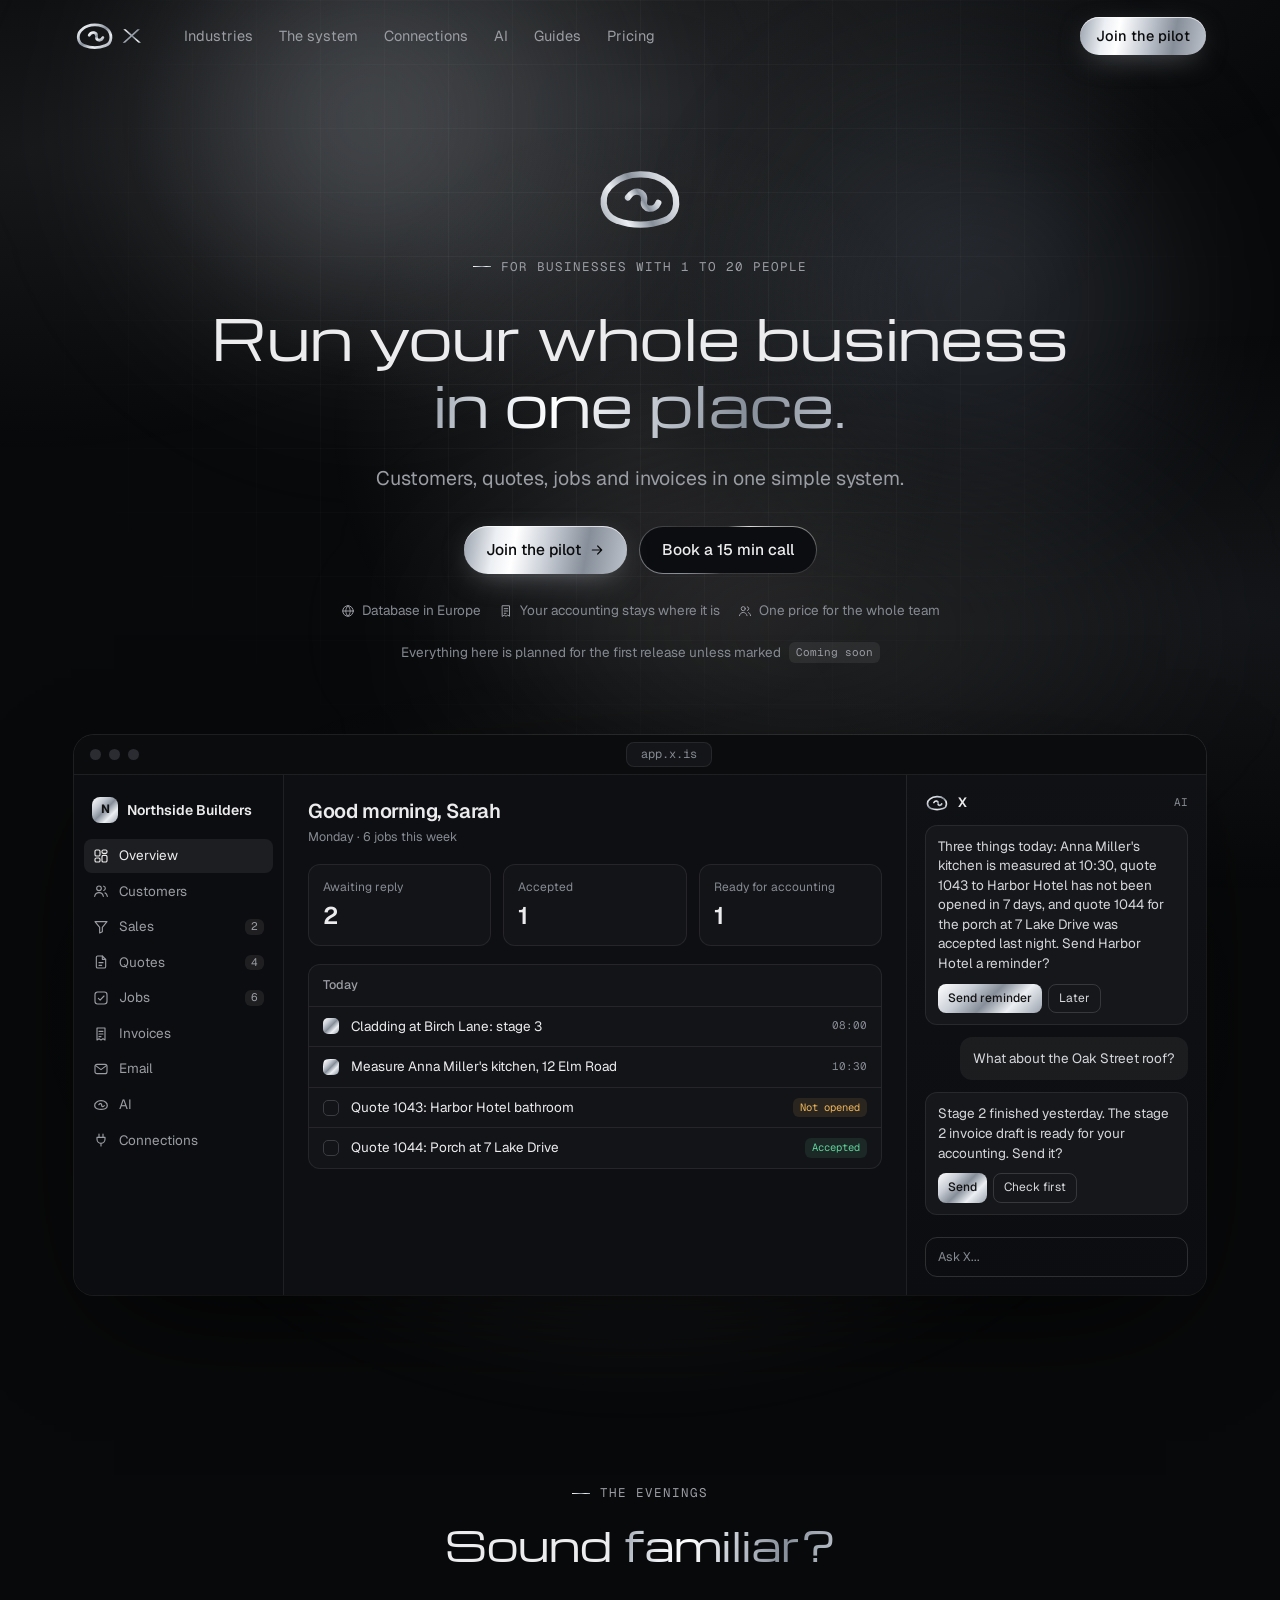
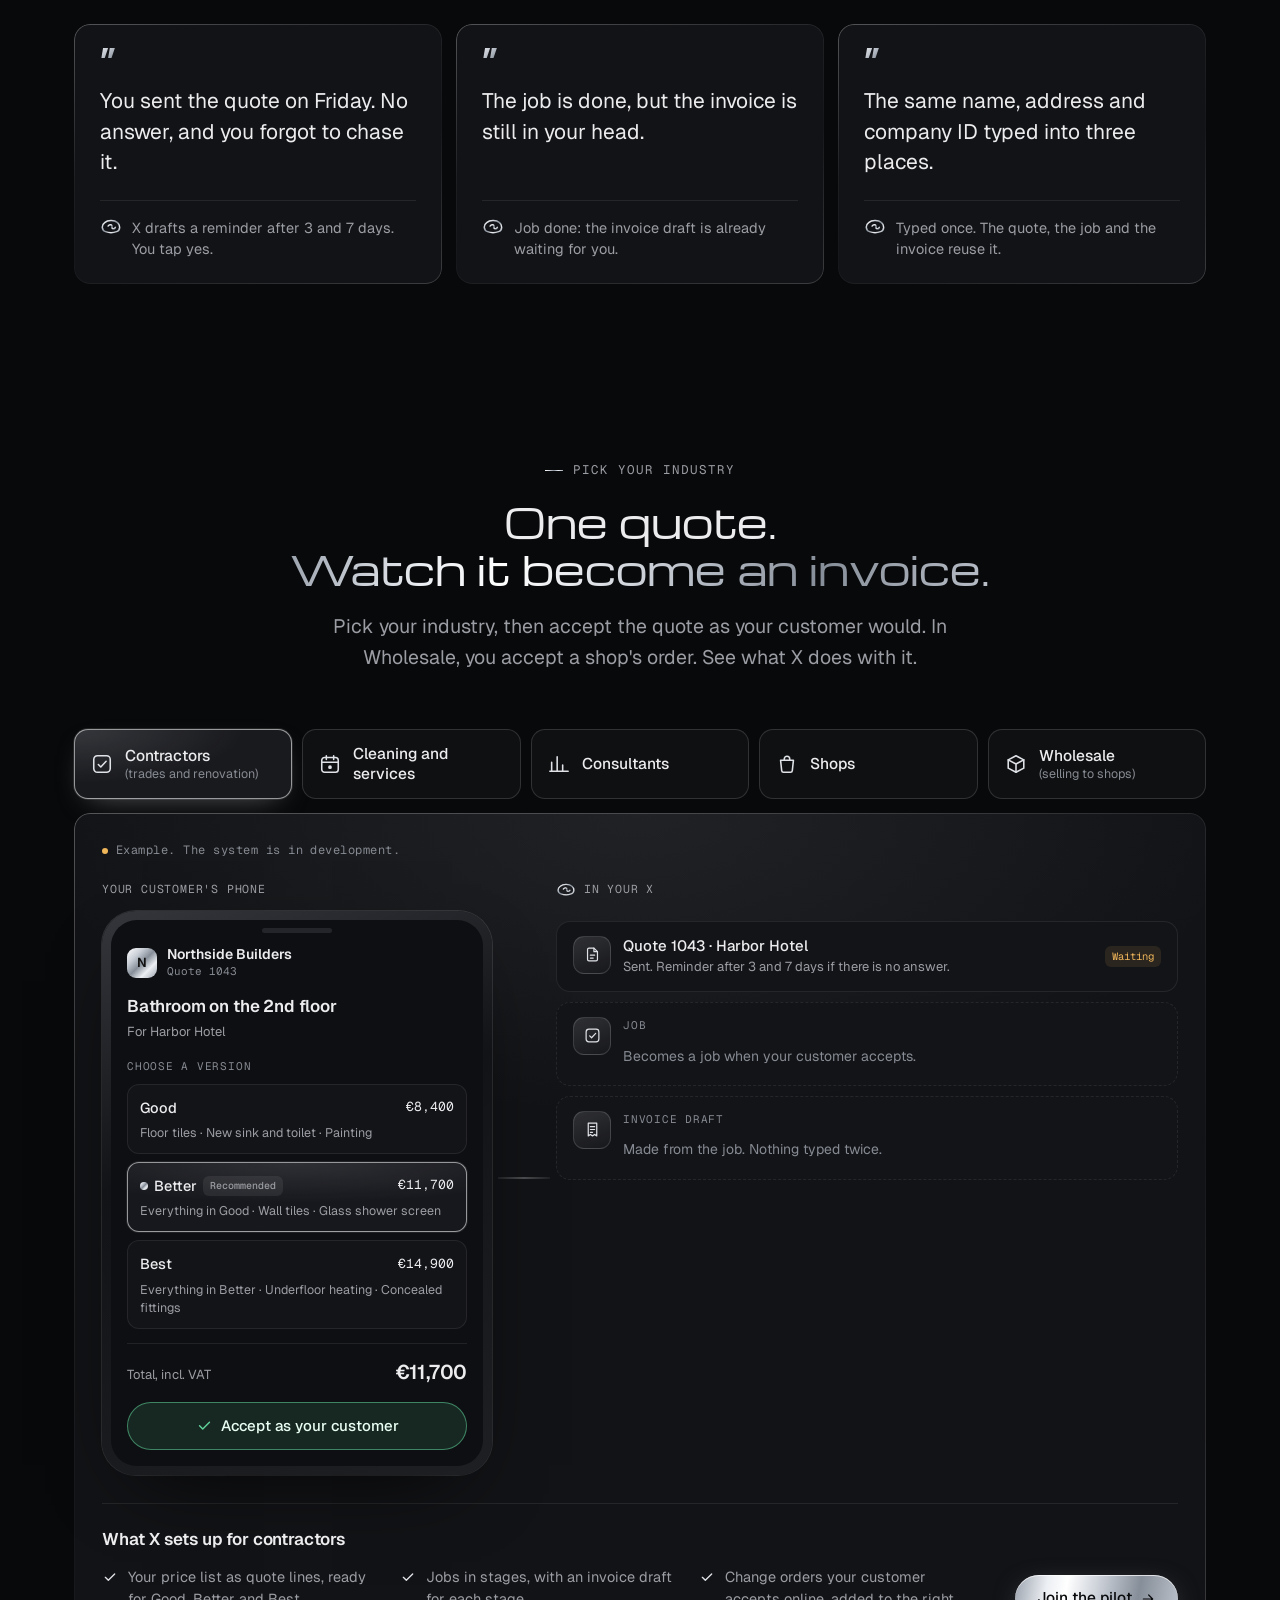
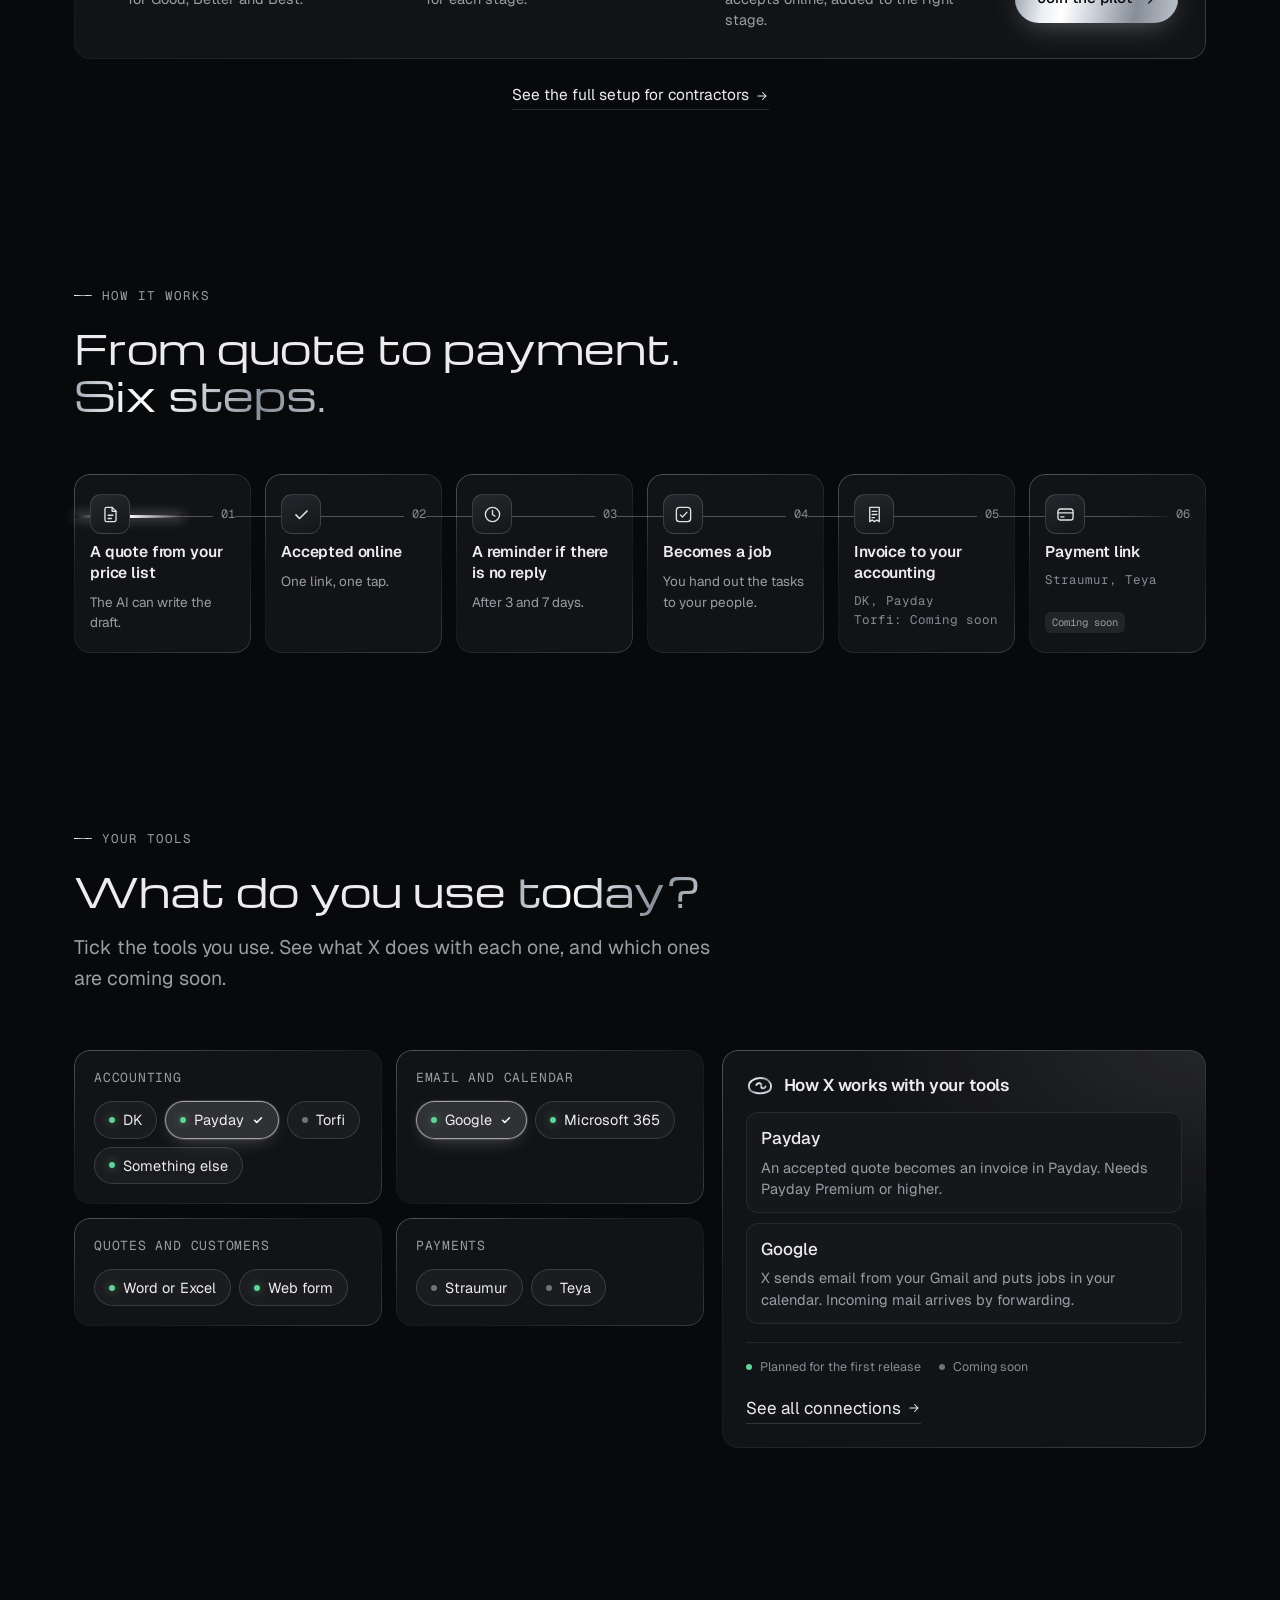
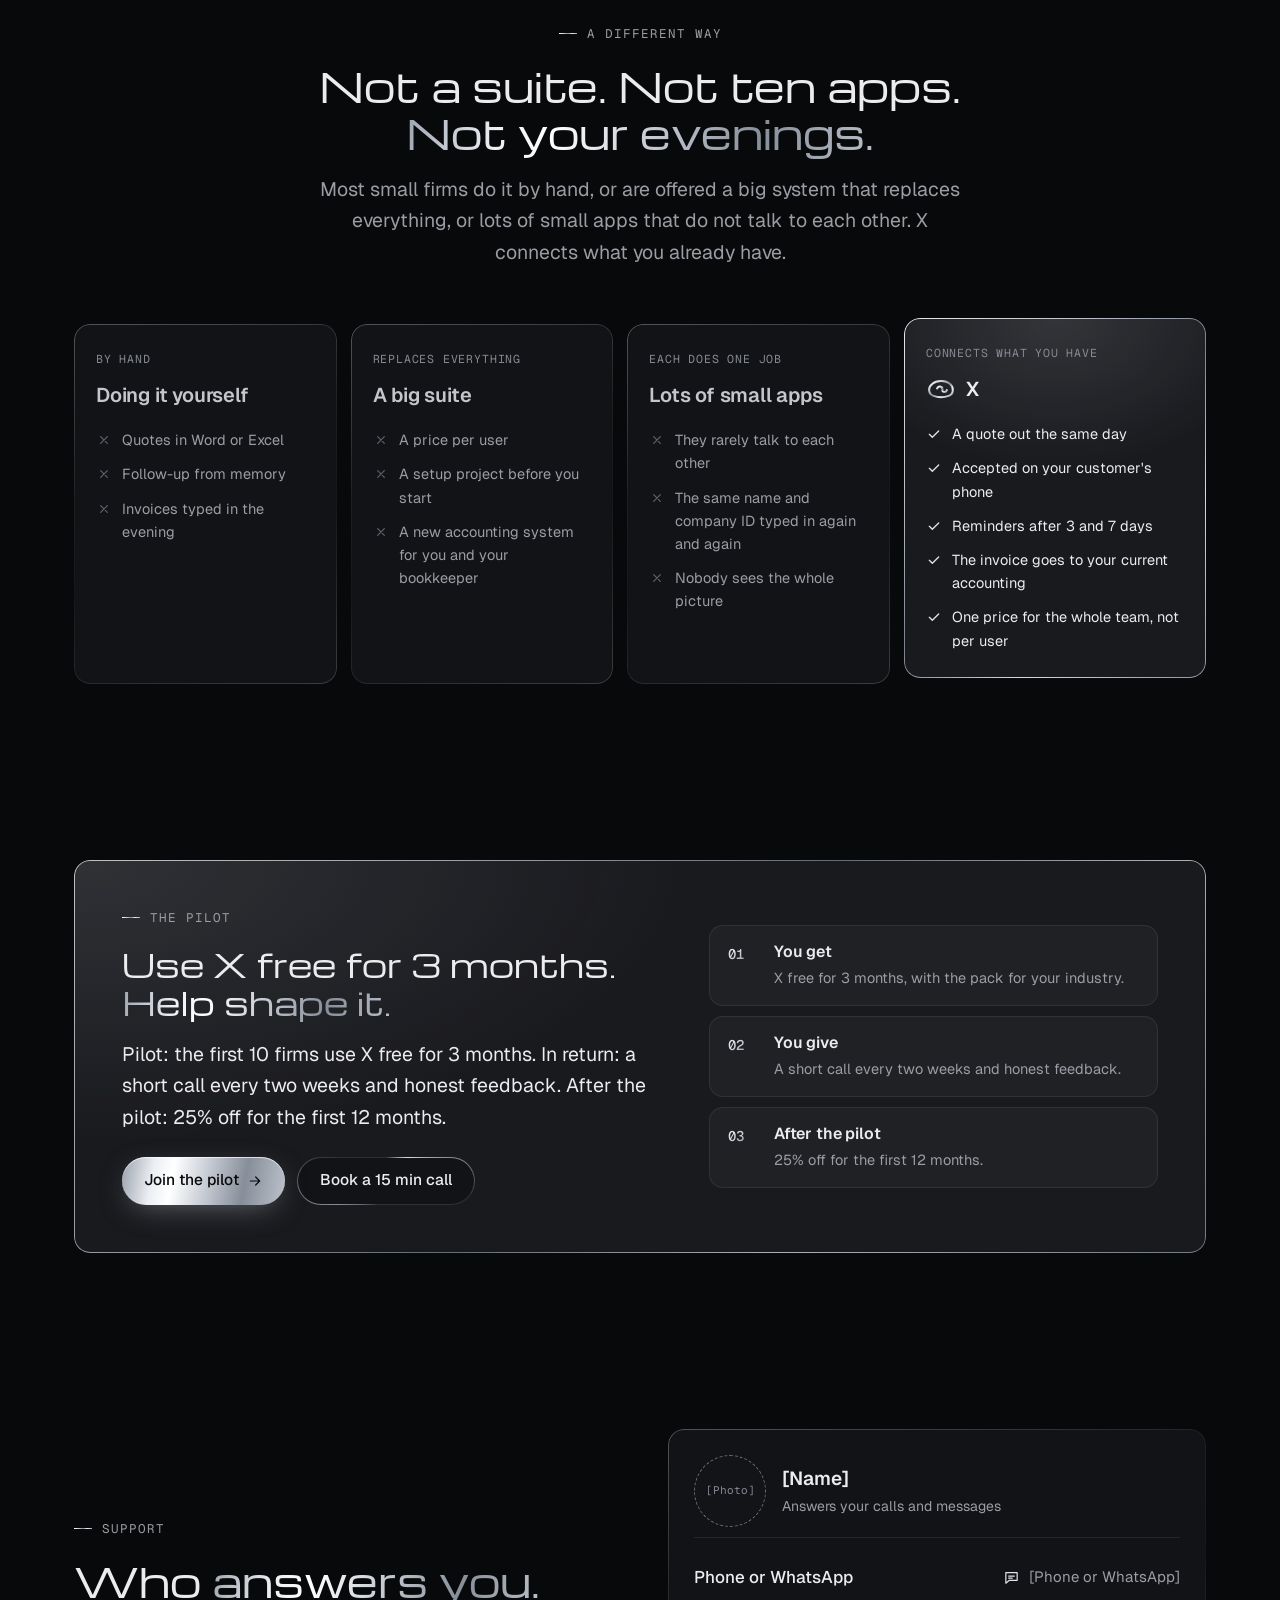
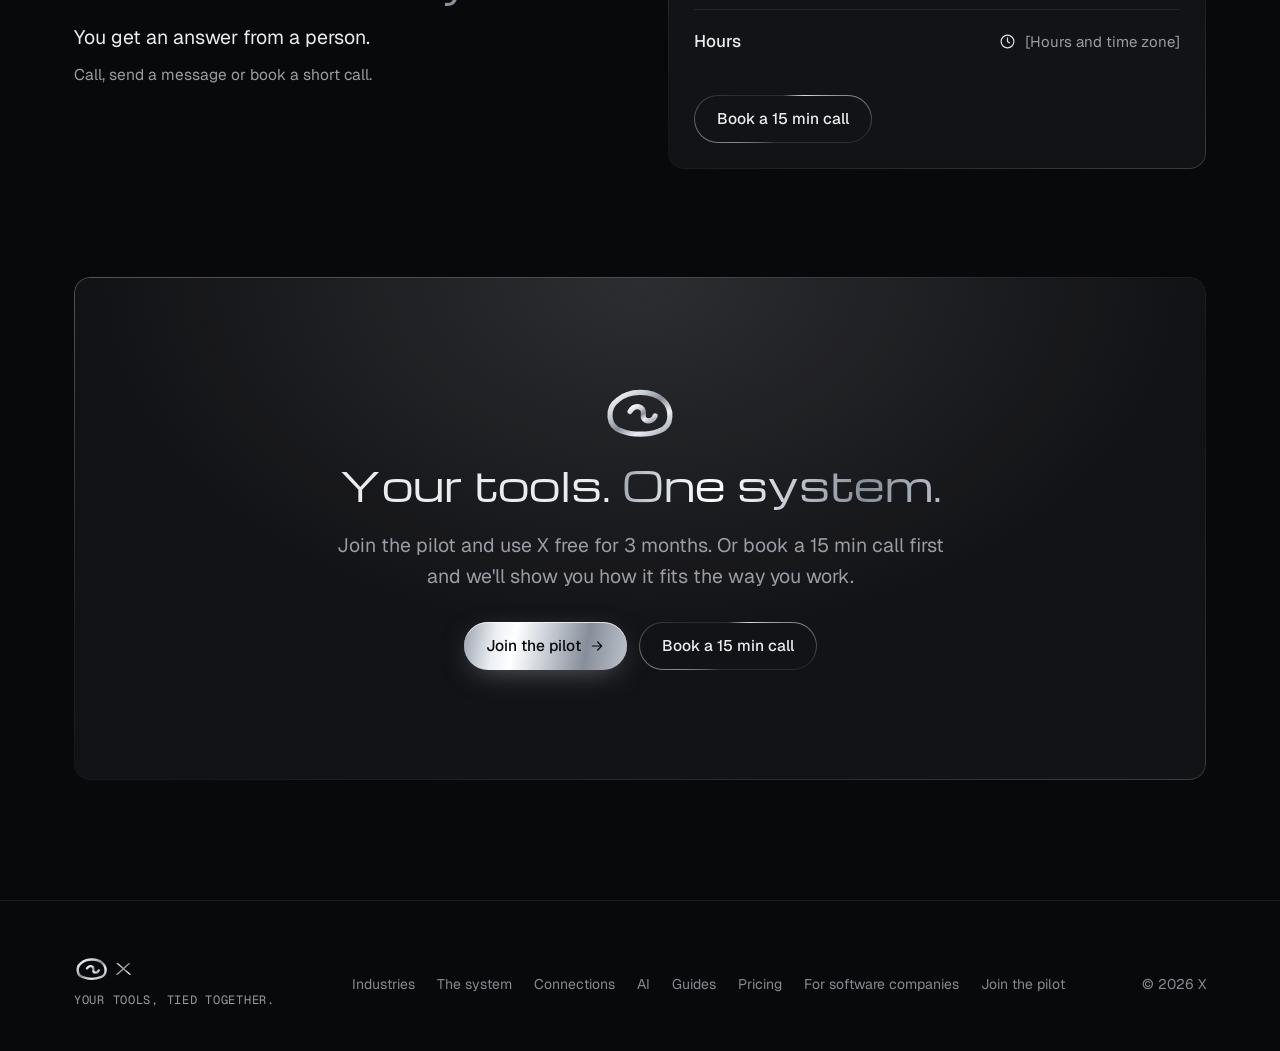
==== commit 10d78898: "Atvinnugreinar síða, heildsala, einföld fyrirsögn Co-Authored-By: Claude Opus 5.5 <noreply@anthropic" ====
--- a/index.html
+++ b/index.html
@@ -1,10 +1,10 @@
 <!DOCTYPE html>
 
-<html data-lysing-en="For businesses with 1 to 20 people. Send a quote from your price list, your customer accepts it online, it becomes a job, and the invoice goes to the accounting you already use. One price for the whole team." data-titill-en="X: every quote followed up, every job invoiced" lang="en">
+<html data-lysing-en="For businesses with 1 to 20 people. Send a quote from your price list, your customer accepts it online, it becomes a job, and the invoice goes to the accounting you already use. One price for the whole team." data-titill-en="X: run your whole business in one place" lang="en">
 <head>
 <meta charset="utf-8"/>
 <meta content="width=device-width,initial-scale=1,viewport-fit=cover" name="viewport"/>
-<title>X: every quote followed up, every job invoiced</title>
+<title>X: run your whole business in one place</title>
 <meta content="For businesses with 1 to 20 people. Send a quote from your price list, your customer accepts it online, it becomes a job, and the invoice goes to the accounting you already use. One price for the whole team." name="description"/>
 <meta content="#08090a" name="theme-color"/>
 <meta content="noindex" name="robots"/>
@@ -58,6 +58,7 @@
 <div class="wrap nav__in">
 <a aria-current="page" class="brand" href="index.html"><img alt="X" class="brand__logo" height="28" src="assets/merki/x-logo-malmur.svg" width="70"/></a>
 <nav aria-label="Menu" class="nav__links" id="valmynd">
+<a href="industries.html"><span>Industries</span></a>
 <a href="kerfid.html"><span>The system</span></a>
 <a href="tengingar.html"><span>Connections</span></a>
 <a href="gervigreind.html"><span>AI</span></a>
@@ -79,9 +80,9 @@
 <svg aria-hidden="true" class="hero__mark" fill="none" viewbox="8 7 103 70"><defs><lineargradient id="hm" x1="0" x2="1" y1="0" y2="1"><stop offset="0" stop-color="#ffffff"></stop><stop offset=".28" stop-color="#c9ced6"></stop><stop offset=".5" stop-color="#868e99"></stop><stop offset=".72" stop-color="#eceff3"></stop><stop offset="1" stop-color="#9aa2ad"></stop><animatetransform attributename="gradientTransform" dur="9s" repeatcount="indefinite" type="rotate" values="0 .5 .5;360 .5 .5"></animatetransform></lineargradient></defs><g stroke="url(#hm)" stroke-linecap="round" stroke-linejoin="round" stroke-width="7"><path class="hm-heili" d="M34 66 C16 60 13 36 30 24 C44 12 74 10 90 24 C104 36 104 60 86 66 C70 72 50 72 34 66 Z" pathlength="1"></path><path class="hm-s" d="M46 40 C52 30 66 32 64 44 C62 54 76 56 80 46" pathlength="1"></path></g></svg>
 <p class="kicker"><span>For businesses with 1 to 20 people</span></p>
 
-<h1 class="ix-h1">Every quote followed up.<br/> Every job invoiced.<br/> <span class="metal">Nothing typed twice.</span></h1>
-
-<p class="lead">Send a quote from your price list today. Your customer accepts it online, it becomes a job, and the invoice goes to the accounting you already use. The AI writes the reminders. You tap yes.</p>
+<h1 class="ix-h1">Run your whole business<br/> <span class="metal">in one place.</span></h1>
+
+<p class="lead">Customers, quotes, jobs and invoices in one simple system.</p>
 <div class="hero__cta">
 <a class="btn btn--metal" href="pilot.html"><span>Join the pilot</span><svg><use href="#i-or"></use></svg></a>
 <a class="btn btn--ghost" href="pilot.html?call=1"><span>Book a 15 min call</span></a>
@@ -177,13 +178,14 @@
 
 <h2>One quote.<br/> <span class="metal">Watch it become an invoice.</span></h2>
 
-<p class="lead">Pick your industry and a version, then accept the quote as your customer would. See what X does with it.</p>
+<p class="lead">Pick your industry, then accept the quote as your customer would. In Wholesale, you accept a shop's order. See what X does with it.</p>
 </div>
 <div aria-label="Industry" class="ix-tabs rv" role="tablist">
 <button aria-controls="ix-demo" aria-selected="true" class="ix-tab" data-grein="contractors" id="ix-t-contractors" role="tab" type="button"><svg aria-hidden="true"><use href="#i-verk"></use></svg><span><b>Contractors</b><small>(trades and renovation)</small></span></button>
 <button aria-controls="ix-demo" aria-selected="false" class="ix-tab" data-grein="cleaning" id="ix-t-cleaning" role="tab" tabindex="-1" type="button"><svg aria-hidden="true"><use href="#i-dagatal"></use></svg><span><b>Cleaning and services</b></span></button>
 <button aria-controls="ix-demo" aria-selected="false" class="ix-tab" data-grein="consultants" id="ix-t-consultants" role="tab" tabindex="-1" type="button"><svg aria-hidden="true"><use href="#i-skyrsla"></use></svg><span><b>Consultants</b></span></button>
 <button aria-controls="ix-demo" aria-selected="false" class="ix-tab" data-grein="shops" id="ix-t-shops" role="tab" tabindex="-1" type="button"><svg aria-hidden="true"><use href="#i-verslun"></use></svg><span><b>Shops</b></span></button>
+<button aria-controls="ix-demo" aria-selected="false" class="ix-tab" data-grein="wholesale" id="ix-t-wholesale" role="tab" tabindex="-1" type="button"><svg aria-hidden="true"><use href="#i-vorur"></use></svg><span><b>Wholesale</b><small>(selling to shops)</small></span></button>
 </div>
 <div aria-labelledby="ix-t-contractors" class="ix-demo edge rv" id="ix-demo" role="tabpanel">
 <p class="ix-ex"><i aria-hidden="true"></i><span>Example. The system is in development.</span></p>
@@ -191,12 +193,12 @@
 
 <!-- það sem viðskiptavinurinn sér í símanum -->
 <div class="ix-cust">
-<p class="ix-lbl"><span>Your customer's phone</span></p>
+<p class="ix-lbl"><span data-f="lbl">Your customer's phone</span></p>
 <div class="ix-phone">
 <div class="ix-screen">
 <div class="ix-q__top"><b class="ix-logo" data-f="ini">N</b><span><b data-f="firm">Northside Builders</b><small data-f="qno">Quote 1043</small></span></div>
 <div class="ix-q__for"><b data-f="what">Bathroom on the 2nd floor</b><small data-f="cust">For Harbor Hotel</small></div>
-<p class="ix-q__pick" id="ix-pick-l">Choose a version</p>
+<p class="ix-q__pick" data-f="pick" id="ix-pick-l">Choose a version</p>
 <div aria-labelledby="ix-pick-l" class="ix-opts" role="group">
 <button aria-pressed="false" class="ix-opt" type="button"><span class="ix-opt__h"><b>Good</b><span class="ix-opt__p">€8,400</span></span><span class="ix-opt__li">Floor tiles · New sink and toilet · Painting</span></button>
 <button aria-pressed="true" class="ix-opt" type="button"><span class="ix-opt__h"><b>Better <span class="tag">Recommended</span></b><span class="ix-opt__p">€11,700</span></span><span class="ix-opt__li">Everything in Good · Wall tiles · Glass shower screen</span></button>
@@ -215,15 +217,15 @@
 <div class="ix-x">
 <p class="ix-lbl"><img alt="" src="assets/merki/merki.svg"/><span>In your X</span></p>
 <div class="ix-step ix-step--q">
-<span class="mod__ic"><svg><use href="#i-tilbod"></use></svg></span>
+<span class="mod__ic"><svg><use data-f="qic" href="#i-tilbod"></use></svg></span>
 <span class="ix-step__t"><b data-f="qline">Quote 1043 · Harbor Hotel</b><small data-f="qstate">Sent. Reminder after 3 and 7 days if there is no answer.</small></span>
 <span class="tag tag--warn" data-f="qtag">Waiting</span>
 </div>
 <div class="ix-step ix-step--job">
-<span class="mod__ic"><svg><use href="#i-verk"></use></svg></span>
+<span class="mod__ic"><svg><use data-f="jic" href="#i-verk"></use></svg></span>
 <div class="ix-step__b">
-<p class="ix-step__k">Job</p>
-<p class="ix-wait">Becomes a job when your customer accepts.</p>
+<p class="ix-step__k" data-f="jk">Job</p>
+<p class="ix-wait" data-f="jw">Becomes a job when your customer accepts.</p>
 <div class="ix-fill">
 <p class="ix-step__h"><b data-f="jt">Bathroom, 2nd floor</b><small data-f="js">Harbor Hotel · Better · 3 stages</small></p>
 <ul class="ix-checks" data-f="jl"></ul>
@@ -234,7 +236,7 @@
 <span class="mod__ic"><svg><use href="#i-reikningur"></use></svg></span>
 <div class="ix-step__b">
 <p class="ix-step__k">Invoice draft</p>
-<p class="ix-wait">Made from the job. Nothing typed twice.</p>
+<p class="ix-wait" data-f="iw">Made from the job. Nothing typed twice.</p>
 <div class="ix-fill">
 <p class="ix-step__h"><b data-f="it">Stage 1 of 3</b><small data-f="is">Harbor Hotel</small></p>
 <ul class="ix-lines" data-f="il"></ul>
@@ -242,6 +244,7 @@
 </div>
 </div>
 </div>
+<p class="ix-side" data-f="side" hidden=""><svg aria-hidden="true"><use href="#i-skyrsla"></use></svg><span><b>Stock per store</b> <span class="tag">Coming soon</span><small>Only where the store or chain shares it. It depends on agreements with each of them.</small></span></p>
 <button class="ix-reset" hidden="" type="button"><span>Start over</span></button>
 </div>
 </div>
@@ -258,6 +261,7 @@
 <a class="btn btn--metal" data-f="cta" href="pilot.html?industry=contractors"><span>Join the pilot</span><svg><use href="#i-or"></use></svg></a>
 </div>
 </div>
+<p class="ix-full"><a class="tlink" data-ix-full="" href="industries.html?industry=contractors"><span>See the full setup for contractors</span><svg><use href="#i-or"></use></svg></a></p>
 </div>
 </section>
 <!-- ============ FLÆÐIÐ: frá tilboði til greiðslu ============ -->
@@ -480,6 +484,7 @@
 <span class="foot__line">Your tools, tied together.</span>
 </div>
 <nav aria-label="Pages" class="foot__links">
+<a href="industries.html"><span>Industries</span></a>
 <a href="kerfid.html"><span>The system</span></a>
 <a href="tengingar.html"><span>Connections</span></a>
 <a href="gervigreind.html"><span>AI</span></a>
--- a/assets/css/index.css
+++ b/assets/css/index.css
@@ -18,7 +18,7 @@
 @media (max-width:900px){.ix-pains{grid-template-columns:1fr;max-width:620px;margin:0 auto}}
 
 /* ---------- Pick your industry ---------- */
-.ix-tabs{display:grid;grid-template-columns:repeat(4,minmax(0,1fr));gap:10px;margin-bottom:14px}
+.ix-tabs{display:grid;grid-template-columns:repeat(5,minmax(0,1fr));gap:10px;margin-bottom:14px}
 .ix-tab{display:flex;align-items:center;gap:12px;padding:14px 16px;min-height:64px;border-radius:14px;border:1px solid var(--line-2);background:rgba(255,255,255,.03);cursor:pointer;text-align:left;color:var(--muted);transition:background .2s,border-color .2s,color .2s,transform .15s}
 .ix-tab svg{width:22px;height:22px;flex:none;color:#dfe2e7}
 .ix-tab b{display:block;font-weight:500;font-size:15.5px;line-height:1.3;color:var(--text)}
@@ -26,7 +26,9 @@
 .ix-tab:hover{background:rgba(255,255,255,.07)}
 .ix-tab:active{transform:scale(.98)}
 .ix-tab[aria-selected="true"]{background:radial-gradient(120% 120% at 0% 0%,rgba(200,206,214,.16),transparent 65%),var(--surface-2);border-color:rgba(255,255,255,.55);box-shadow:0 0 0 1px rgba(255,255,255,.1),0 10px 30px -16px rgba(220,226,234,.5)}
-@media (max-width:860px){.ix-tabs{grid-template-columns:repeat(2,minmax(0,1fr))}}
+/* fimm flipar: 3 + 2 á miðlungsskjá, 2 + 2 + 1 á síma */
+@media (max-width:1060px){.ix-tabs{grid-template-columns:repeat(6,minmax(0,1fr))}.ix-tab{grid-column:span 2}.ix-tab:nth-child(n+4){grid-column:span 3}}
+@media (max-width:600px){.ix-tabs{grid-template-columns:repeat(2,minmax(0,1fr))}.ix-tab,.ix-tab:nth-child(n+4){grid-column:auto}.ix-tab:last-child{grid-column:1/-1}}
 @media (max-width:420px){.ix-tab{padding:12px;gap:10px}.ix-tab b{font-size:14.5px}.ix-tab svg{width:19px;height:19px}}
 
 .ix-demo{padding:28px;background:radial-gradient(90% 60% at 50% 0%,rgba(200,206,214,.08),transparent 60%),var(--surface)}
@@ -56,6 +58,11 @@
 .ix-opt__h .tag{font-size:10px}
 .ix-opt__p{font-family:var(--mono);font-size:13px;white-space:nowrap}
 .ix-opt__li{font-size:12.5px;line-height:1.45;color:var(--muted)}
+/* heildsala: pöntunarlínur, ekki val */
+.ix-opt--line{cursor:default;padding:8px 12px;gap:2px}
+.ix-opt--line:hover{border-color:var(--line)}
+.ix-opt--line .ix-opt__h b{font-size:14px}
+.ix-opt--line .ix-opt__li{font-family:var(--mono);font-size:11.5px;color:var(--dim)}
 .ix-opt[aria-pressed="true"] .ix-opt__h b::before{content:"";width:8px;height:8px;border-radius:50%;background:var(--metal);flex:none}
 .ix-q__tot{display:flex;justify-content:space-between;align-items:baseline;gap:10px;padding-top:12px;border-top:1px solid var(--line);font-size:13px;color:var(--muted)}
 .ix-q__tot b{font-size:20px;font-weight:600;letter-spacing:-.02em;color:var(--text)}
@@ -112,6 +119,13 @@
 .ix-ready small{color:var(--dim);font-size:12.5px;line-height:1.45}
 .is-inv .ix-ready .tag{animation:ixPop .6s cubic-bezier(.2,1.4,.4,1) .35s both}
 @keyframes ixPop{from{opacity:0;transform:scale(.7)}to{opacity:1;transform:none}}
+/* heildsala: lagerstaða á búð kemur seinna */
+.ix-side{display:flex;gap:10px;align-items:flex-start;padding:10px 14px;border-radius:12px;border:1px dashed var(--line-2);font-size:13.5px;color:var(--muted);line-height:1.45}
+.ix-side[hidden]{display:none}
+.ix-side svg{width:16px;height:16px;flex:none;margin-top:2px;color:var(--soon)}
+.ix-side b{font-weight:500;color:var(--text)}
+.ix-side .tag{margin-left:4px;vertical-align:1px}
+.ix-side small{display:block;color:var(--dim);font-size:12.5px;margin-top:2px}
 .ix-reset{align-self:flex-start;margin-top:4px;background:none;border:0;padding:4px 0;cursor:pointer;color:var(--text);font-size:14.5px;border-bottom:1px solid var(--line-2);transition:border-color .2s}
 .ix-reset:hover{border-color:#fff}
 .ix-reset[hidden]{display:none}
@@ -148,6 +162,10 @@
   .ix-checks{grid-template-columns:1fr}
   .ix-sets .btn{width:100%}
 }
+
+/* tengill á alla uppsetninguna fyrir greinina */
+.ix-full{margin-top:22px;text-align:center}
+.ix-full .tlink{font-size:15.5px}
 
 /* ---------- flæðið: þéttara ---------- */
 .ix-flow .fstep{gap:8px;padding:20px 16px}
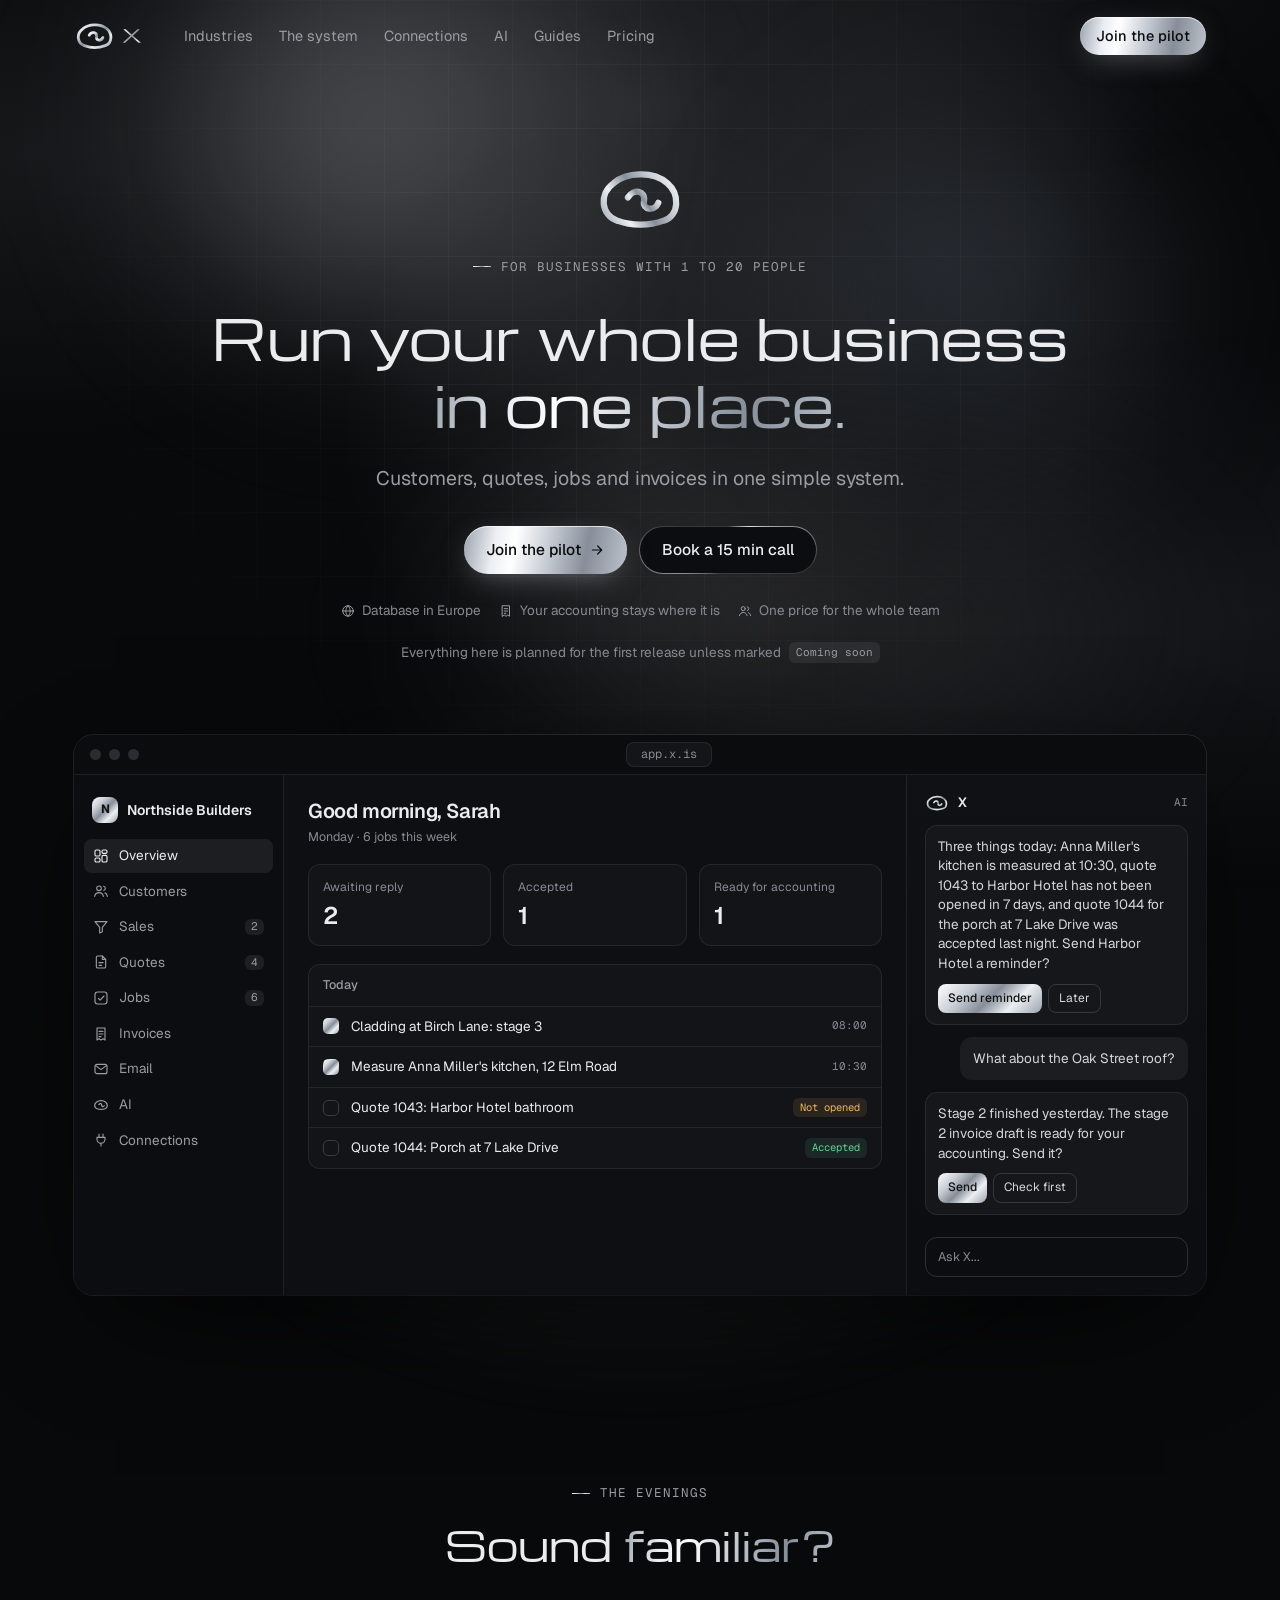
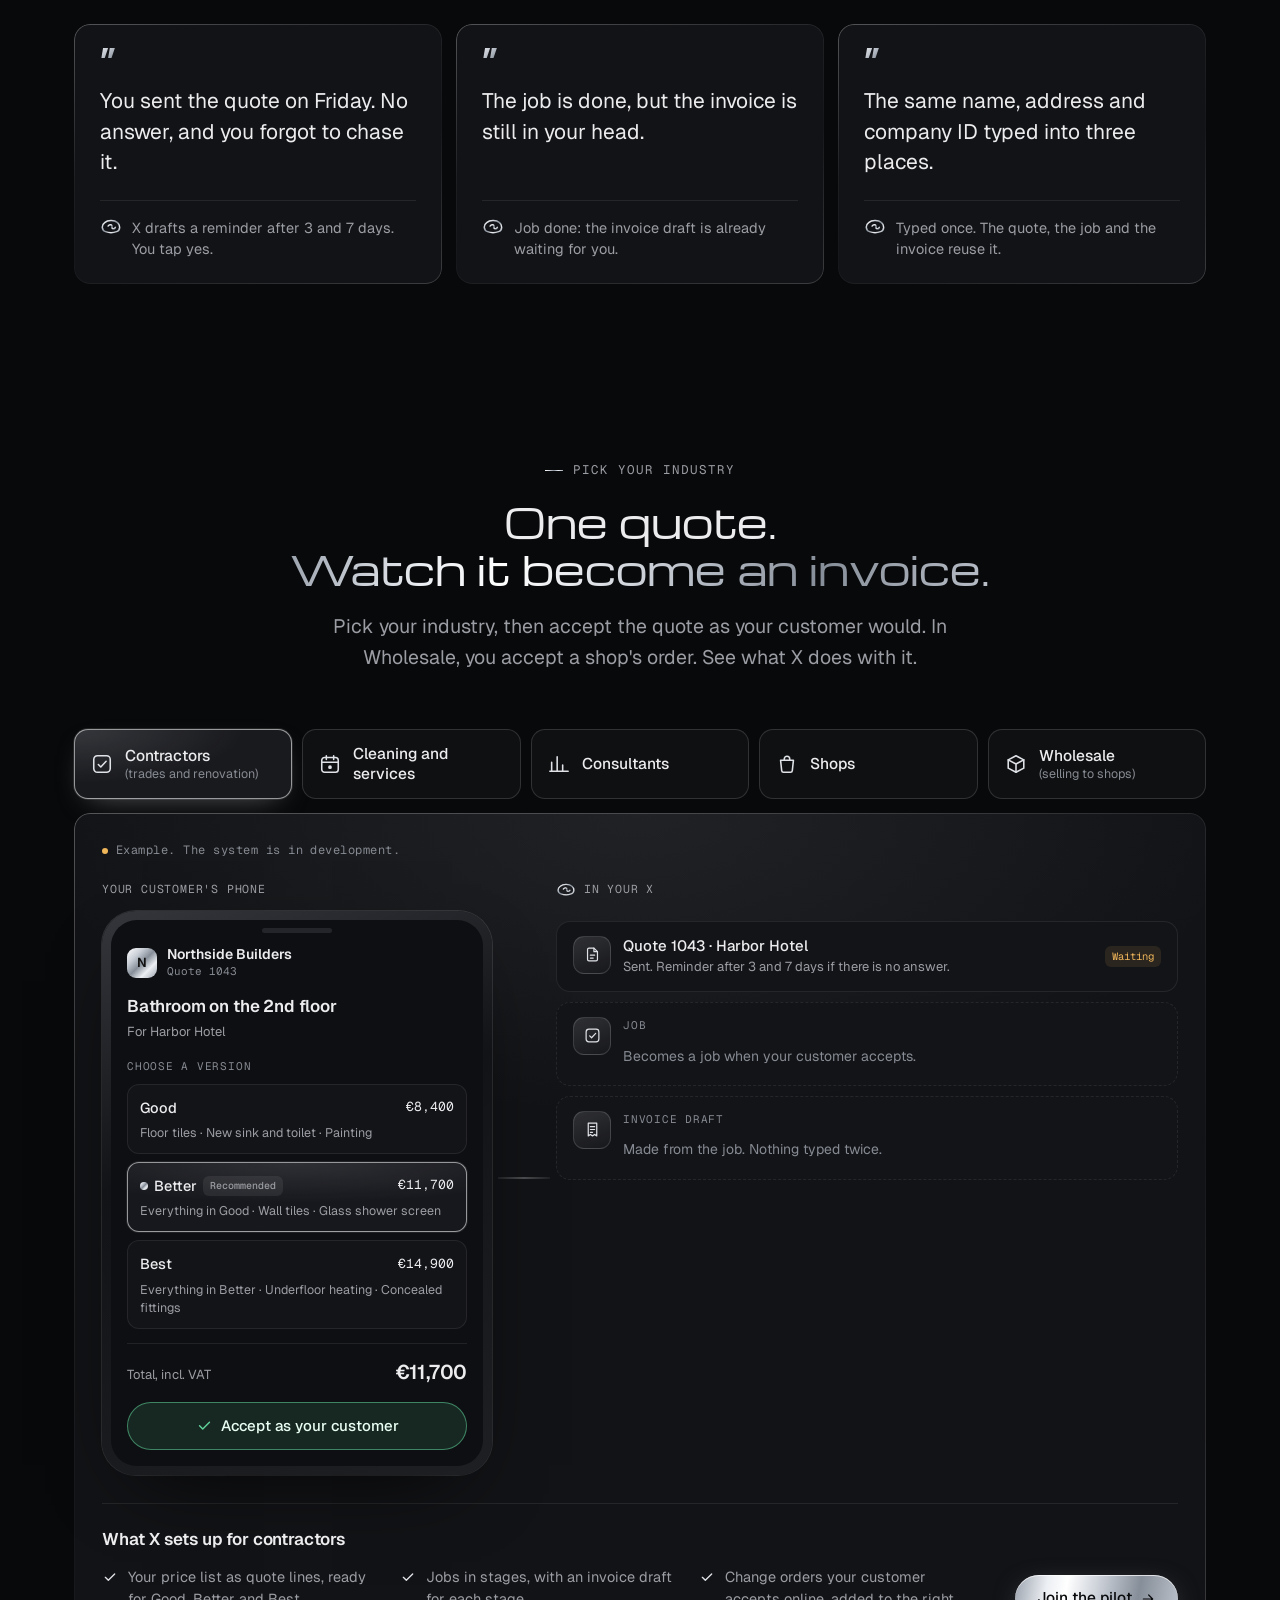
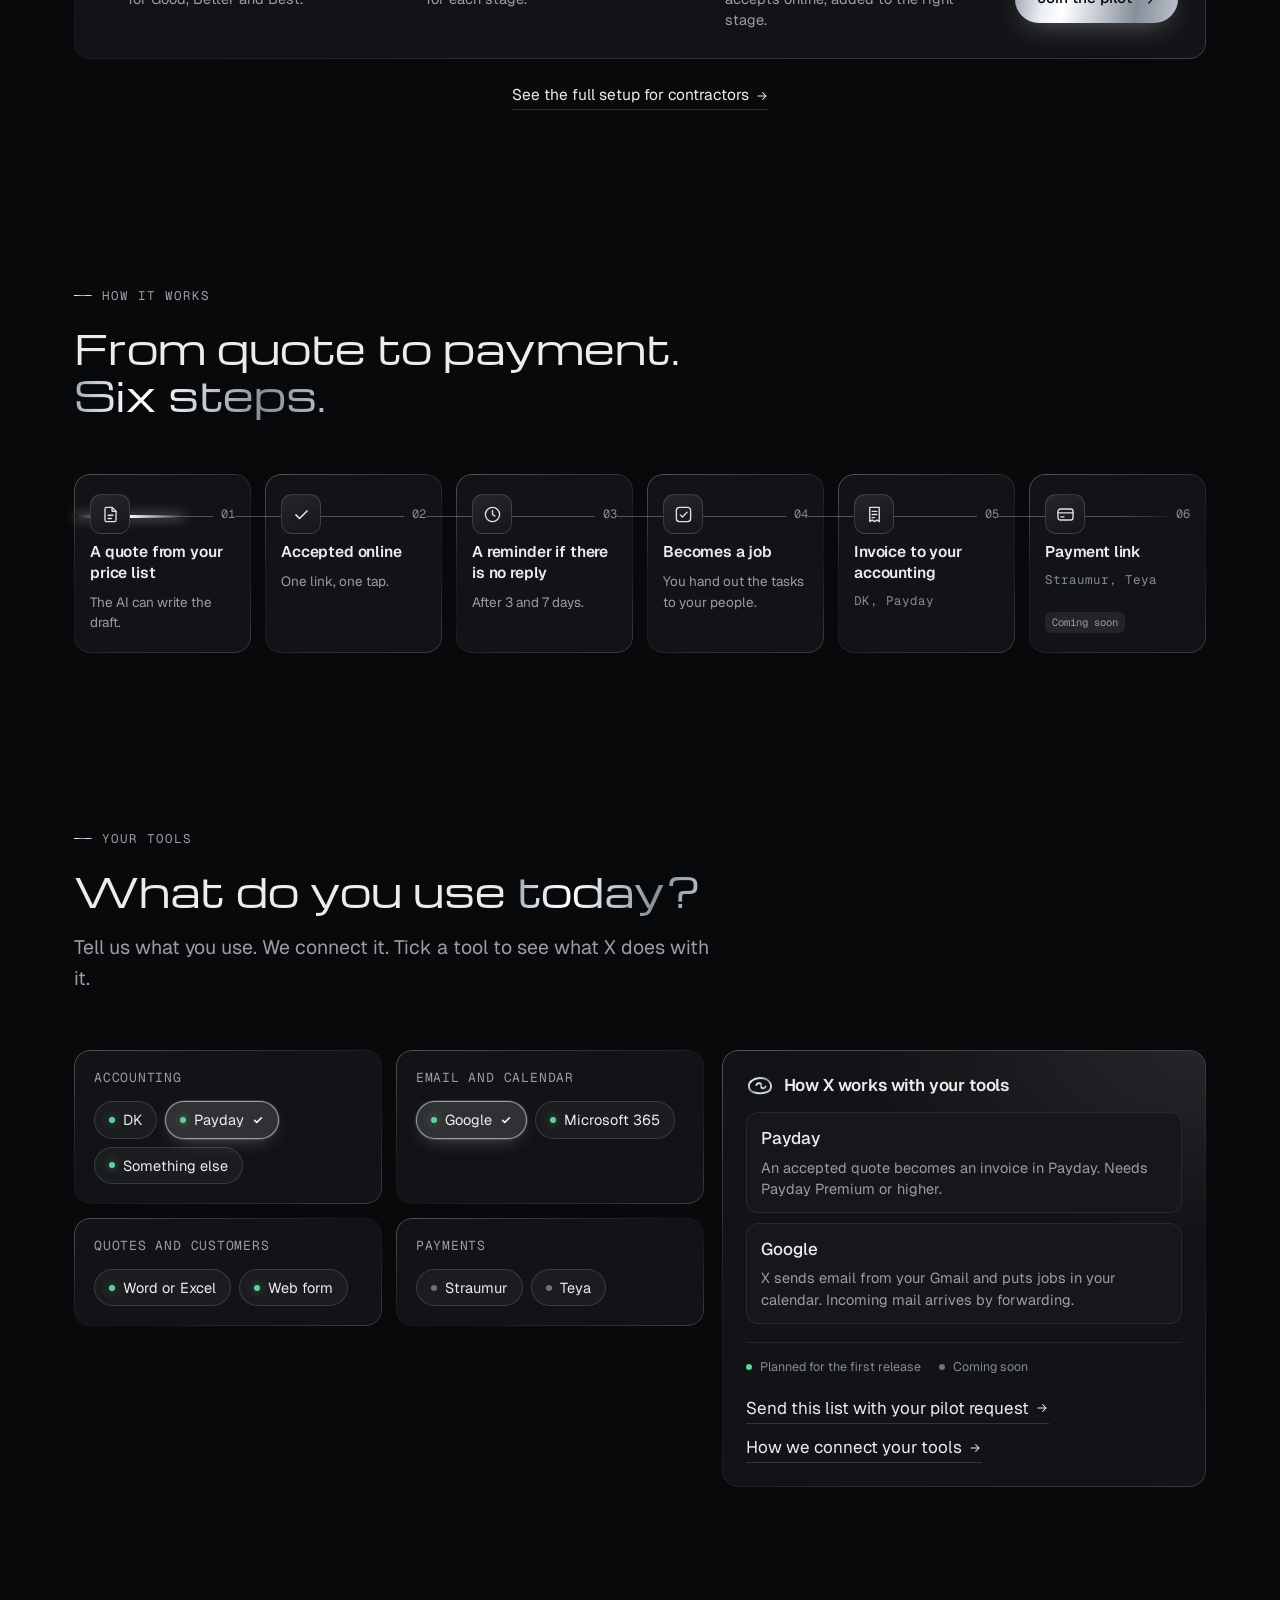
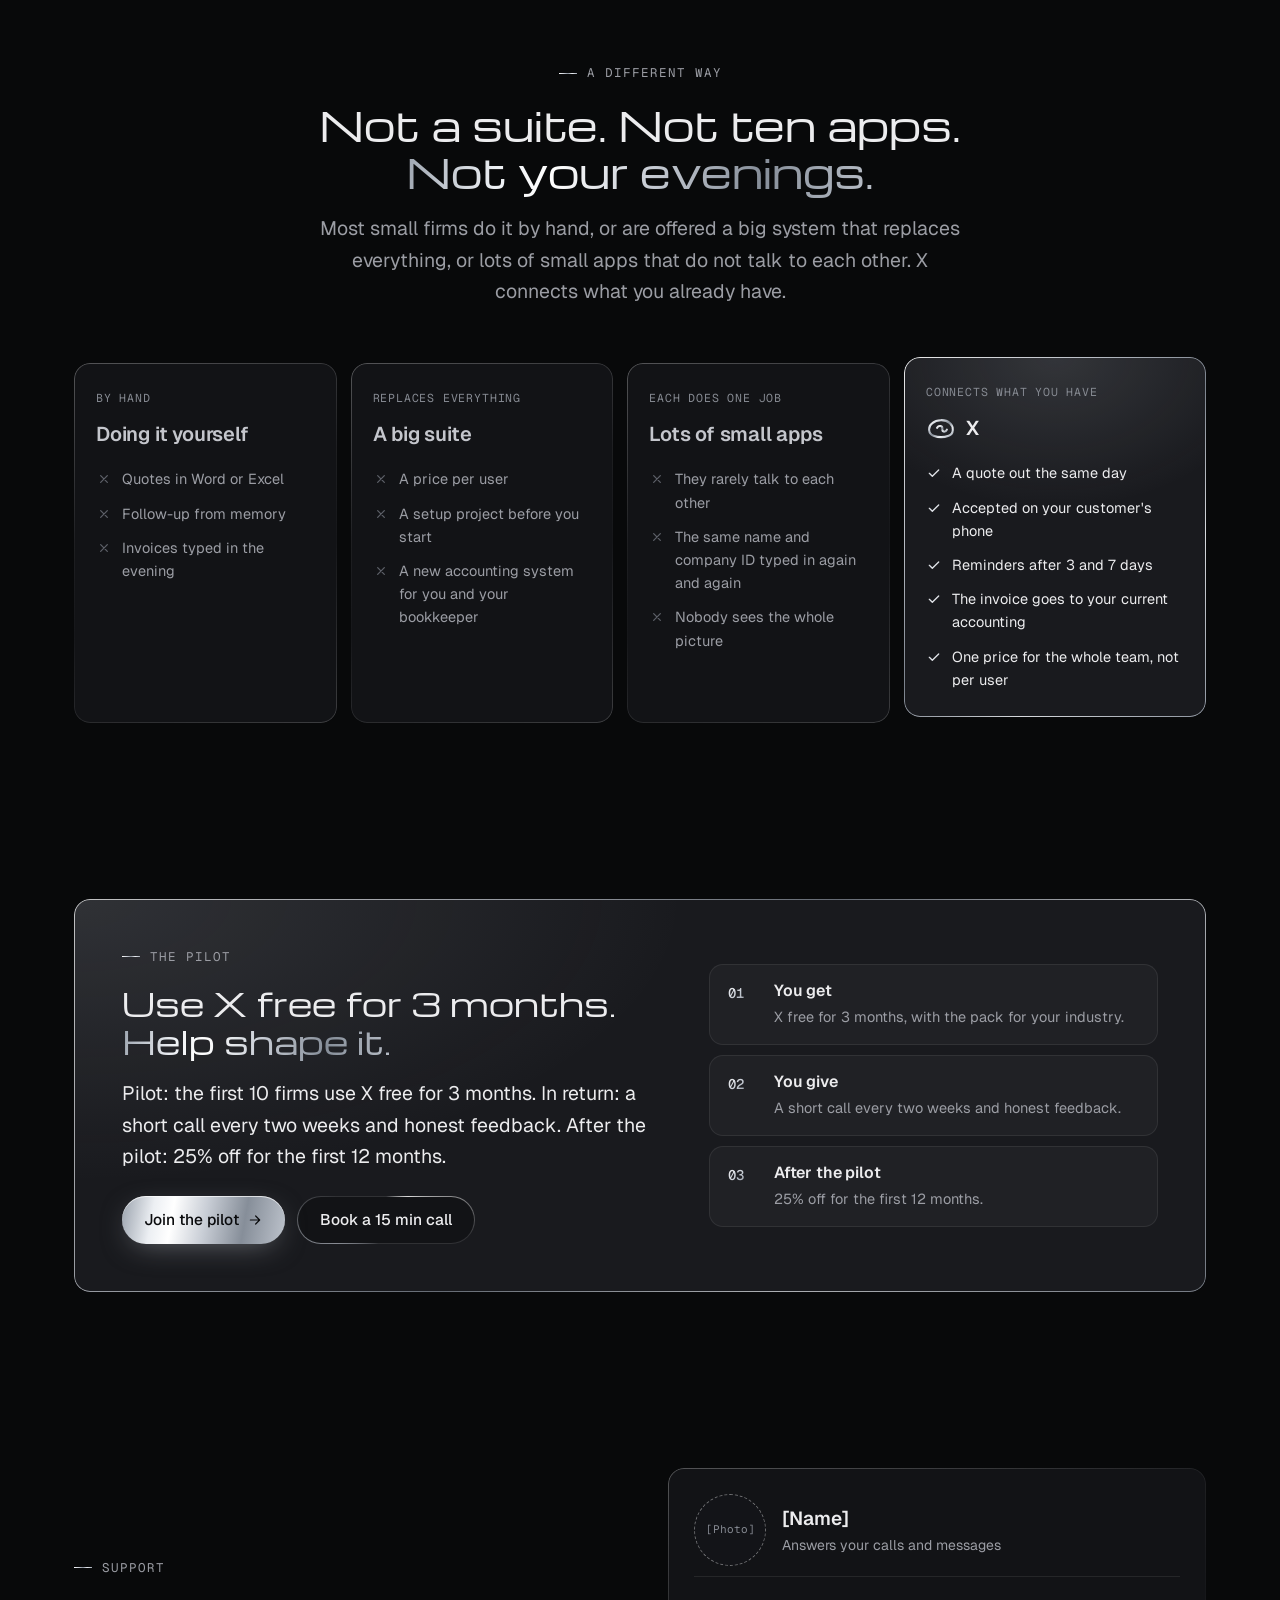
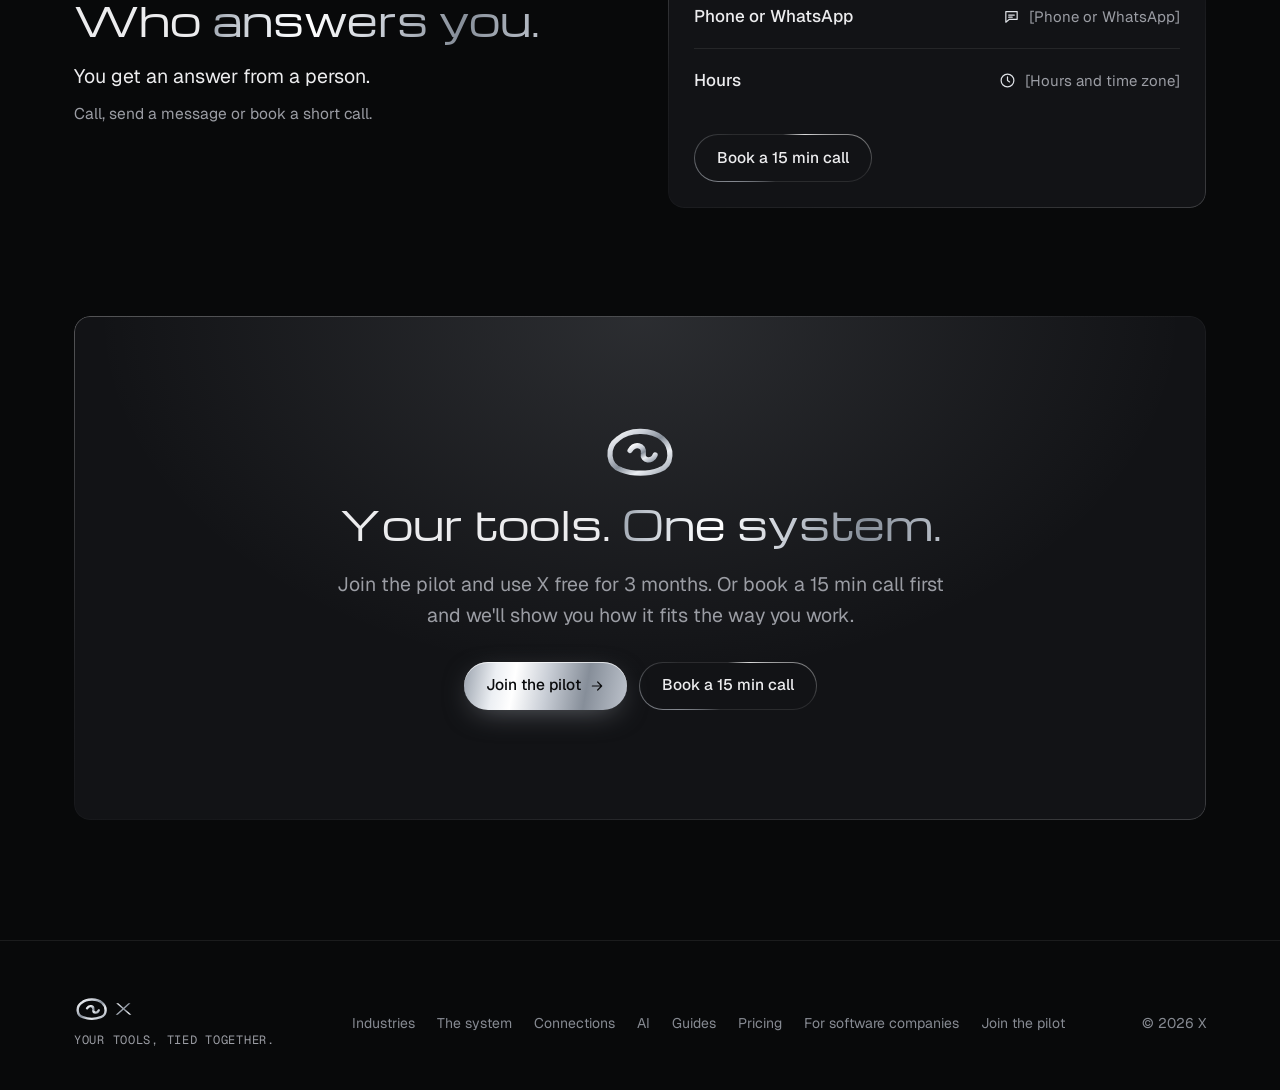
==== commit 89be3661: "Tengingar: við tengjum það sem þú notar, beiðni fer í pilot Co-Authored-By: Claude Opus 5.5 <noreply" ====
--- a/index.html
+++ b/index.html
@@ -296,7 +296,7 @@
 <li class="fstep fstep--short edge rv">
 <div class="fstep__top"><span class="mod__ic"><svg><use href="#i-reikningur"></use></svg></span><span class="fstep__n">05</span></div>
 <h3>Invoice to your accounting</h3>
-<p class="fstep__via"><span>DK, Payday</span><br/><span>Torfi: Coming soon</span></p>
+<p class="fstep__via"><span>DK, Payday</span></p>
 </li>
 <li class="fstep fstep--short edge rv">
 <div class="fstep__top"><span class="mod__ic"><svg><use href="#i-greidsla"></use></svg></span><span class="fstep__n">06</span></div>
@@ -315,7 +315,7 @@
 
 <h2>What do you use <span class="metal">today?</span></h2>
 
-<p class="lead">Tick the tools you use. See what X does with each one, and which ones are coming soon.</p>
+<p class="lead">Tell us what you use. We connect it. Tick a tool to see what X does with it.</p>
 </div>
 <div class="picker" data-velja="">
 <div class="picker__groups">
@@ -324,8 +324,7 @@
 <div class="tools">
 <button aria-pressed="false" class="tool" data-st="ok" type="button"><span class="tool__name">DK</span><span class="tool__does" hidden=""><span>An accepted quote becomes an invoice in DK. You create a key there and paste it in, or we do it with you on a call.</span></span></button>
 <button aria-pressed="true" class="tool" data-st="ok" type="button"><span class="tool__name">Payday</span><span class="tool__does" hidden=""><span>An accepted quote becomes an invoice in Payday. Needs Payday Premium or higher.</span></span></button>
-<button aria-pressed="false" class="tool" data-st="soon" type="button"><span class="tool__name">Torfi</span><span class="tool__does" hidden=""><span>Invoices go to Torfi when the connection is ready. Until then, they go out as a file.</span></span></button>
-<button aria-pressed="false" class="tool" data-st="ok" type="button"><span class="tool__name"><span>Something else</span></span><span class="tool__does" hidden=""><span>Invoices go out as a file your bookkeeper imports. Tell us what you use and we look at it with you.</span></span></button>
+<button aria-pressed="false" class="tool" data-st="ok" type="button"><span class="tool__name"><span>Something else</span></span><span class="tool__does" hidden=""><span>Tell us what you use. We connect it with you, or set up a file export your bookkeeper imports.</span></span></button>
 </div>
 </div>
 <div aria-label="Email and calendar" class="pgroup edge rv" role="group">
@@ -355,7 +354,8 @@
 <ul aria-live="polite" class="picks" data-velja-ut=""></ul>
 <p class="picker__empty" data-velja-tomt="" hidden=""><span>Tick a tool to see what X does with it.</span></p>
 <div class="legend"><span><i></i><span>Planned for the first release</span></span><span><i class="s"></i><span>Coming soon</span></span></div>
-<p class="ix-tools__all"><a class="tlink" href="tengingar.html"><span>See all connections</span><svg><use href="#i-or"></use></svg></a></p>
+<p class="ix-tools__send"><a class="tlink" data-velja-send="" href="pilot.html"><span>Send this list with your pilot request</span><svg><use href="#i-or"></use></svg></a></p>
+<p class="ix-tools__all"><a class="tlink" href="tengingar.html"><span>How we connect your tools</span><svg><use href="#i-or"></use></svg></a></p>
 </div>
 </div>
 </div>
--- a/assets/css/index.css
+++ b/assets/css/index.css
@@ -216,4 +216,6 @@
 .ix-pick .sec__head,#leidin .sec__head{max-width:940px}
 .ix-pilot h2{font-size:clamp(24px,2.5vw,32px)}
 @media (max-width:600px){.ix-pick h2 br,#leidin h2 br,#flaedi h2 br{display:none}}
+.ix-tools__send{margin-top:18px}
+.ix-tools__send + .ix-tools__all{margin-top:10px}
 .ix-tools__all{margin-top:18px}
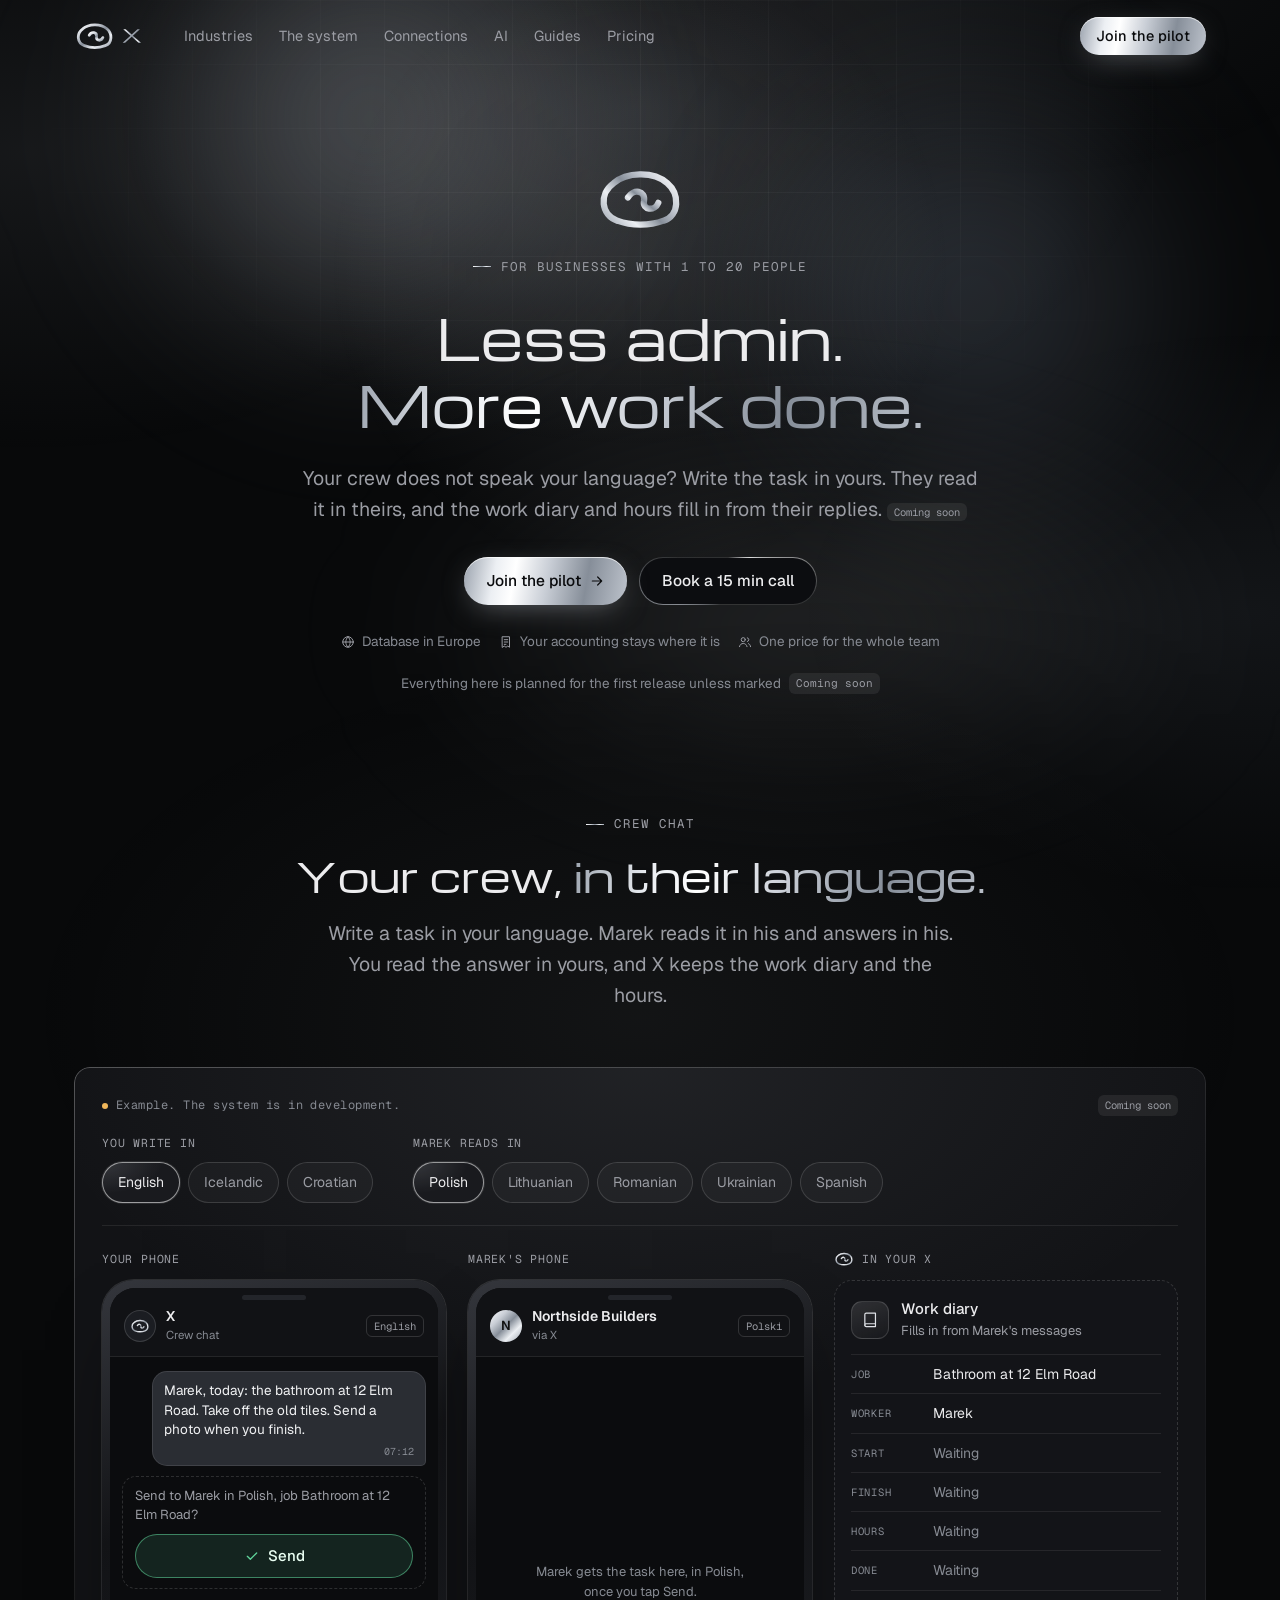
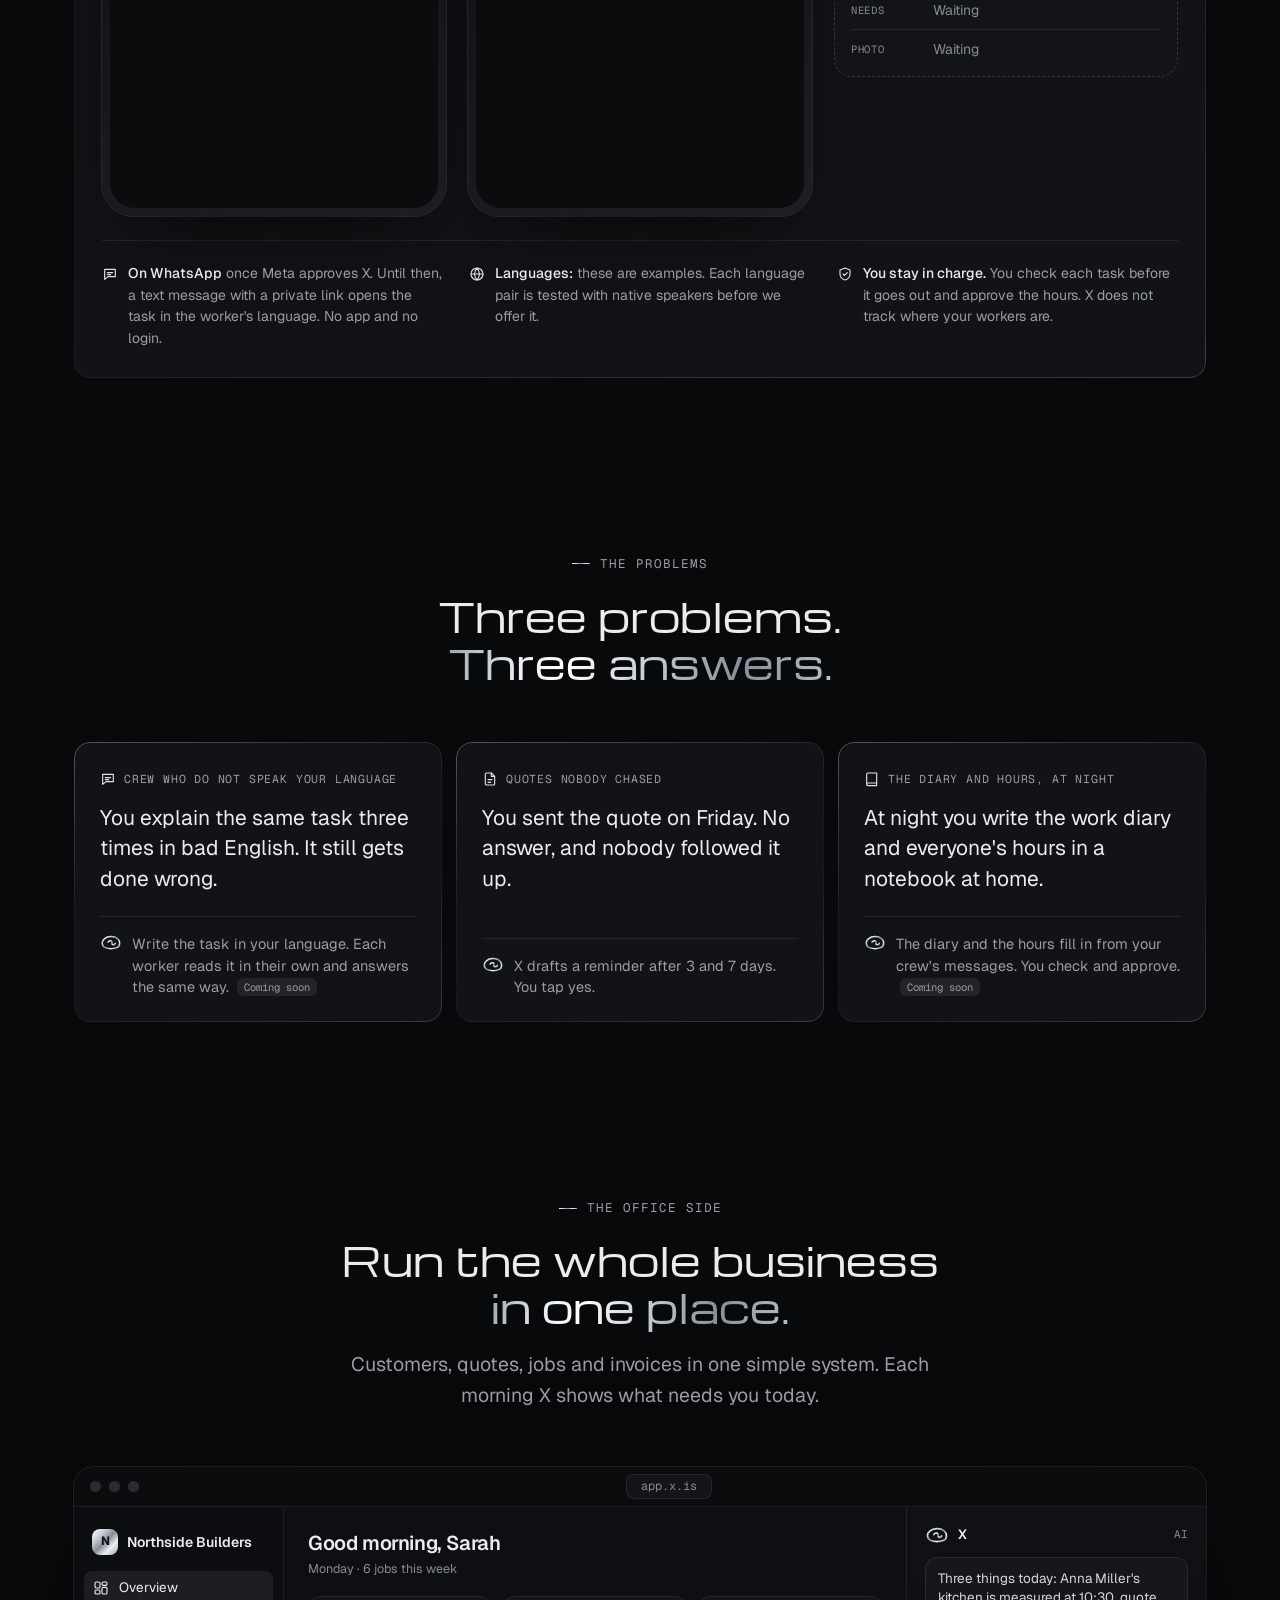
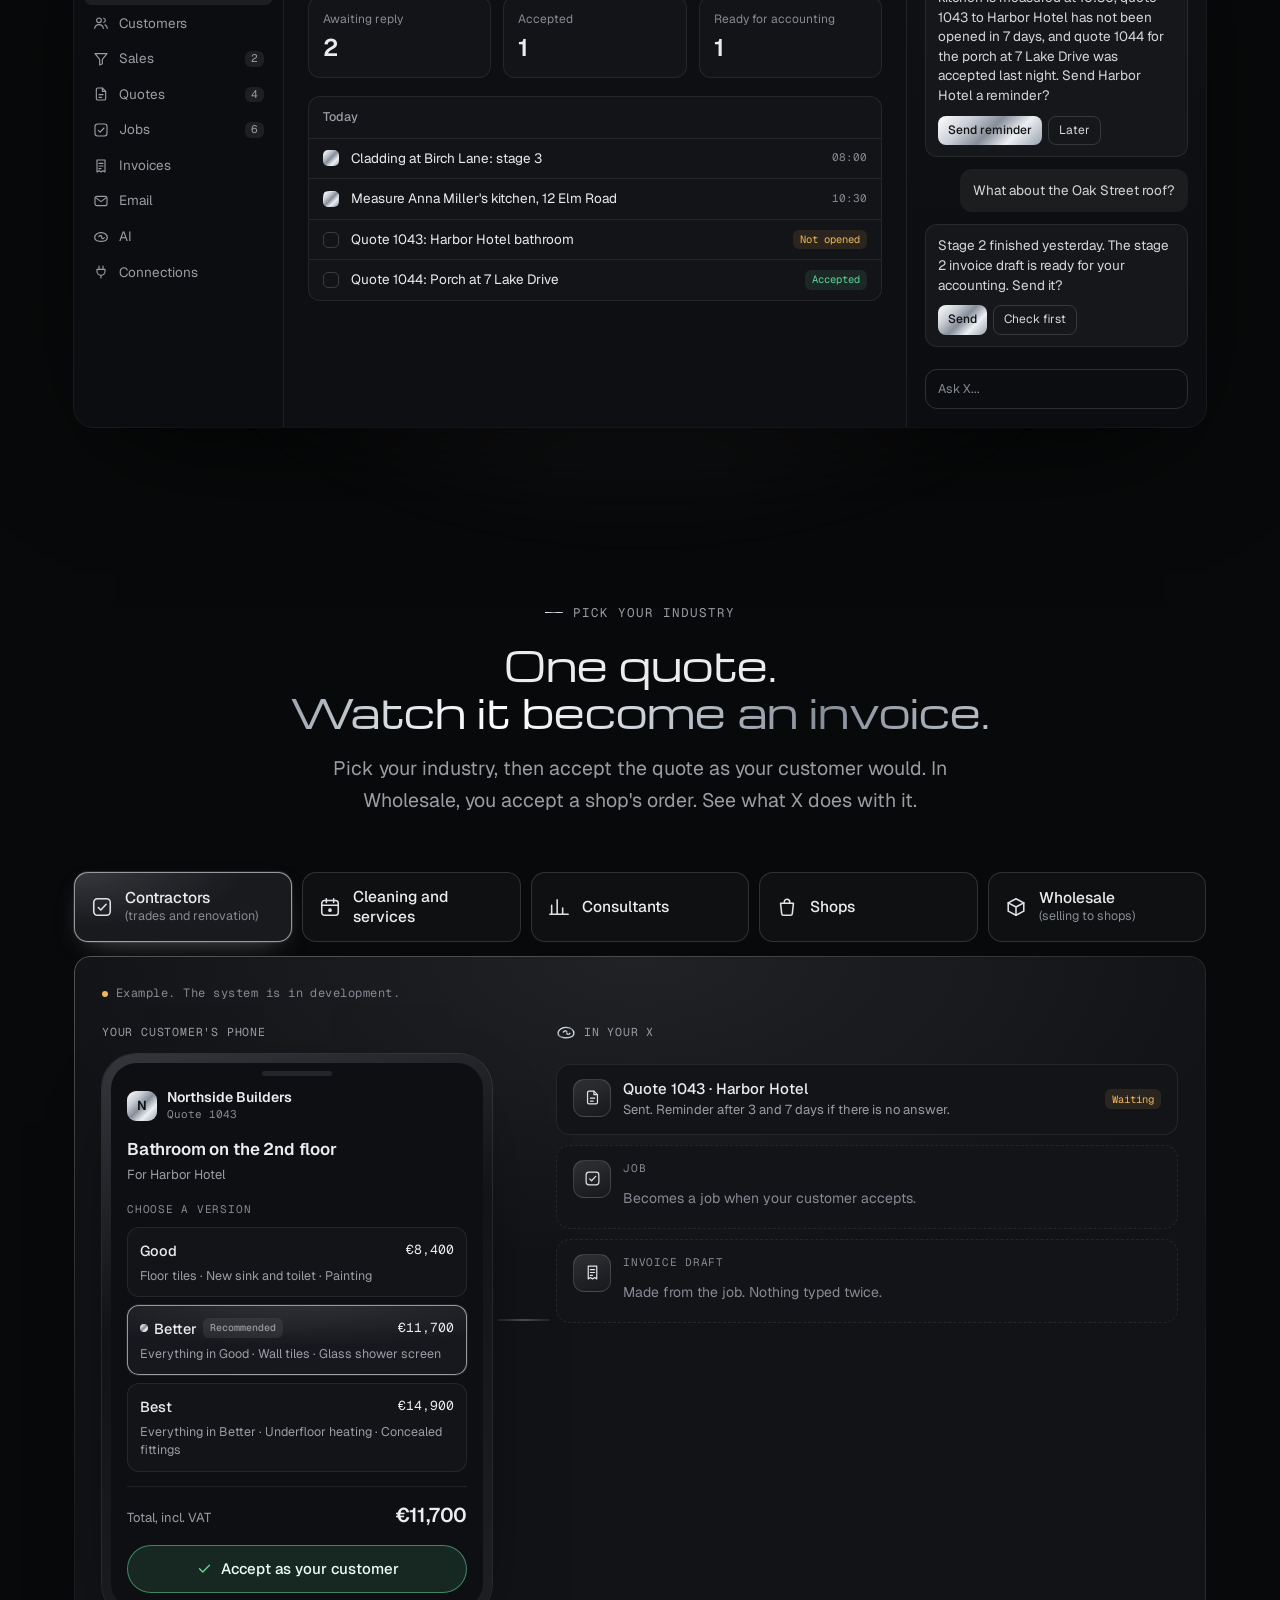
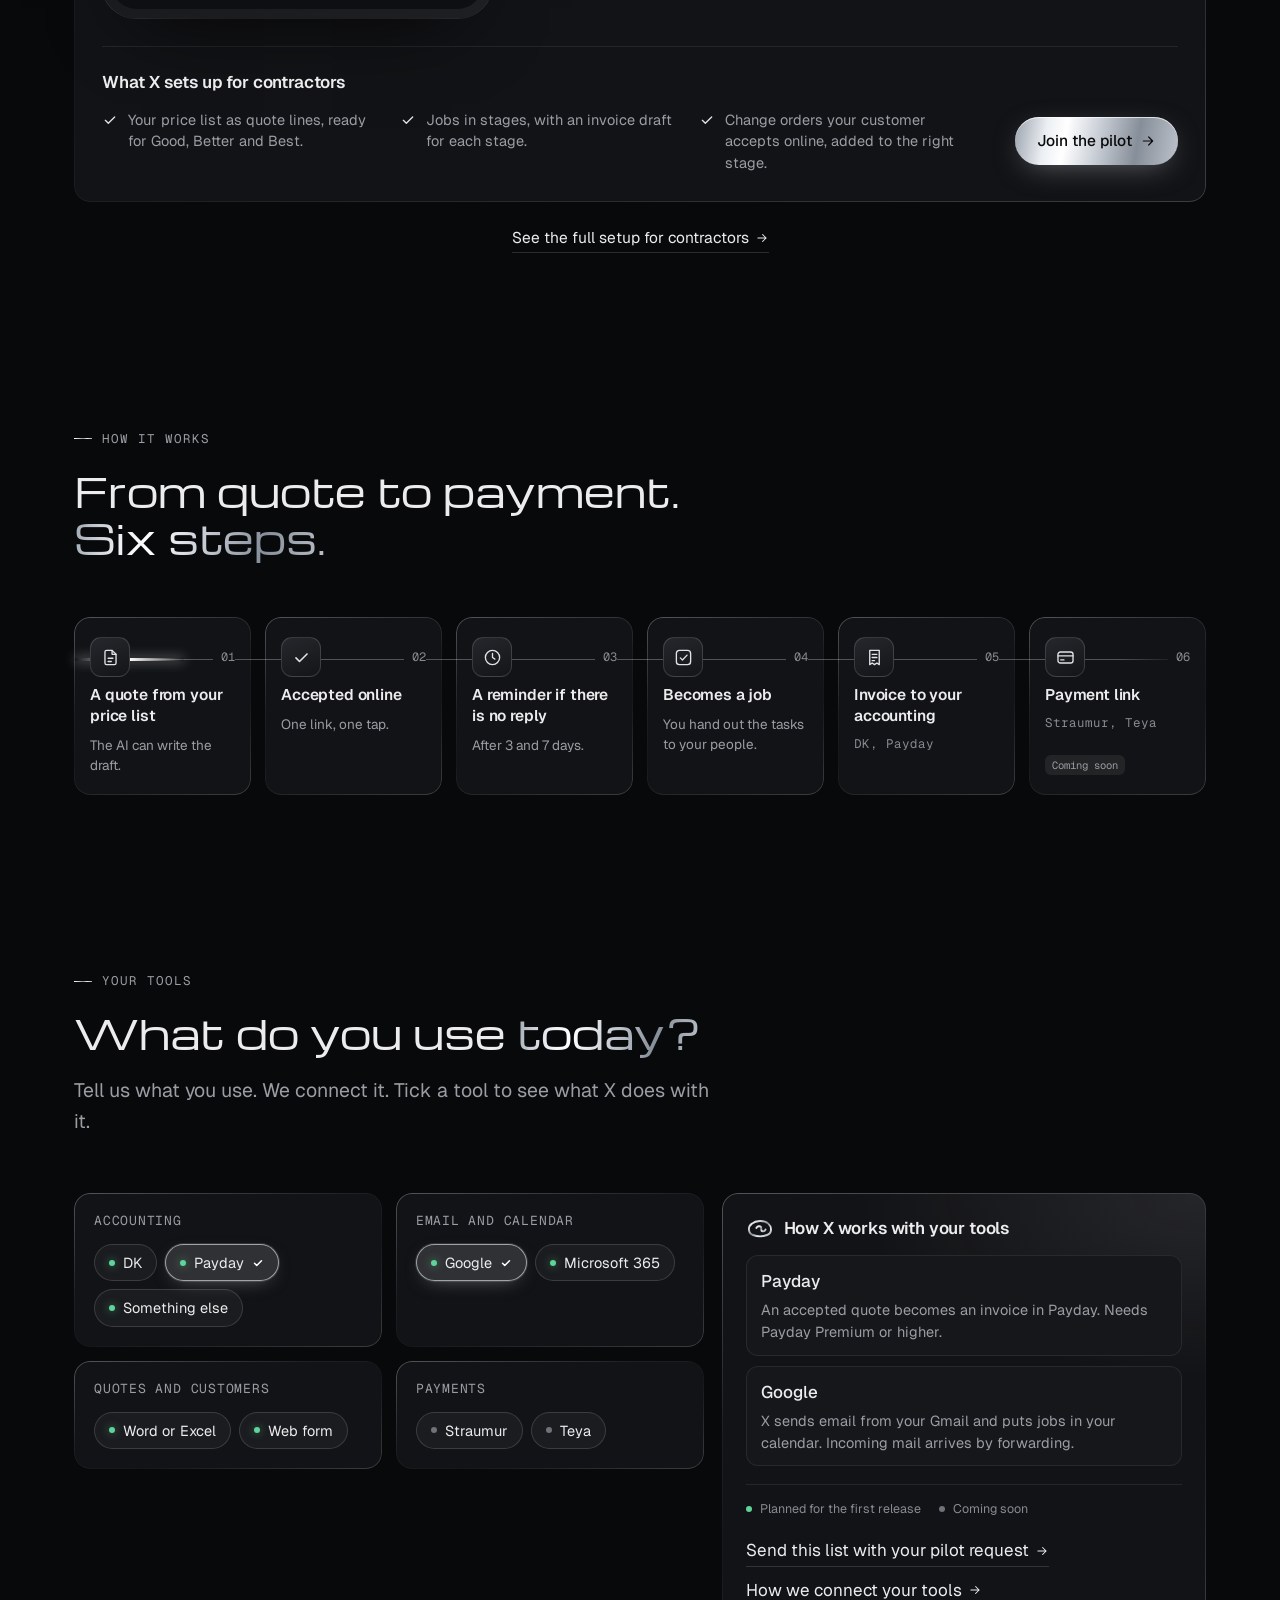
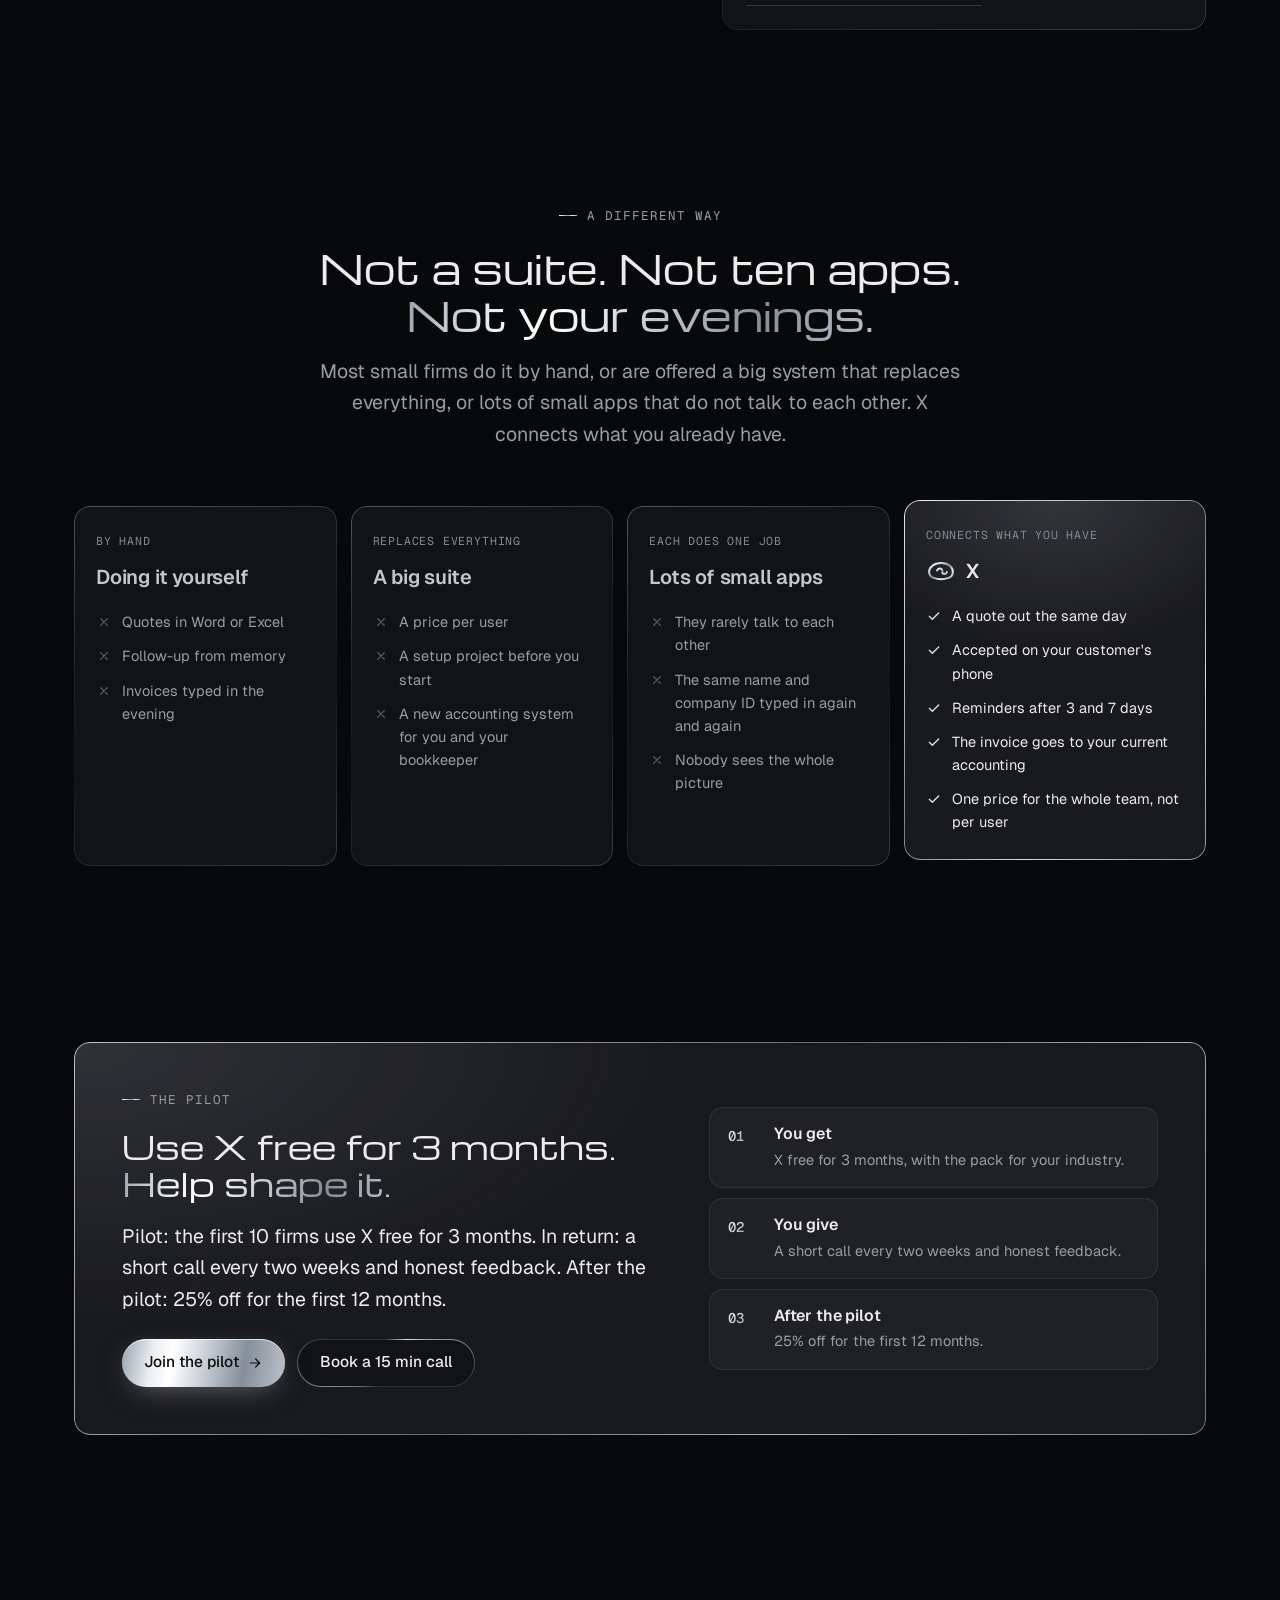
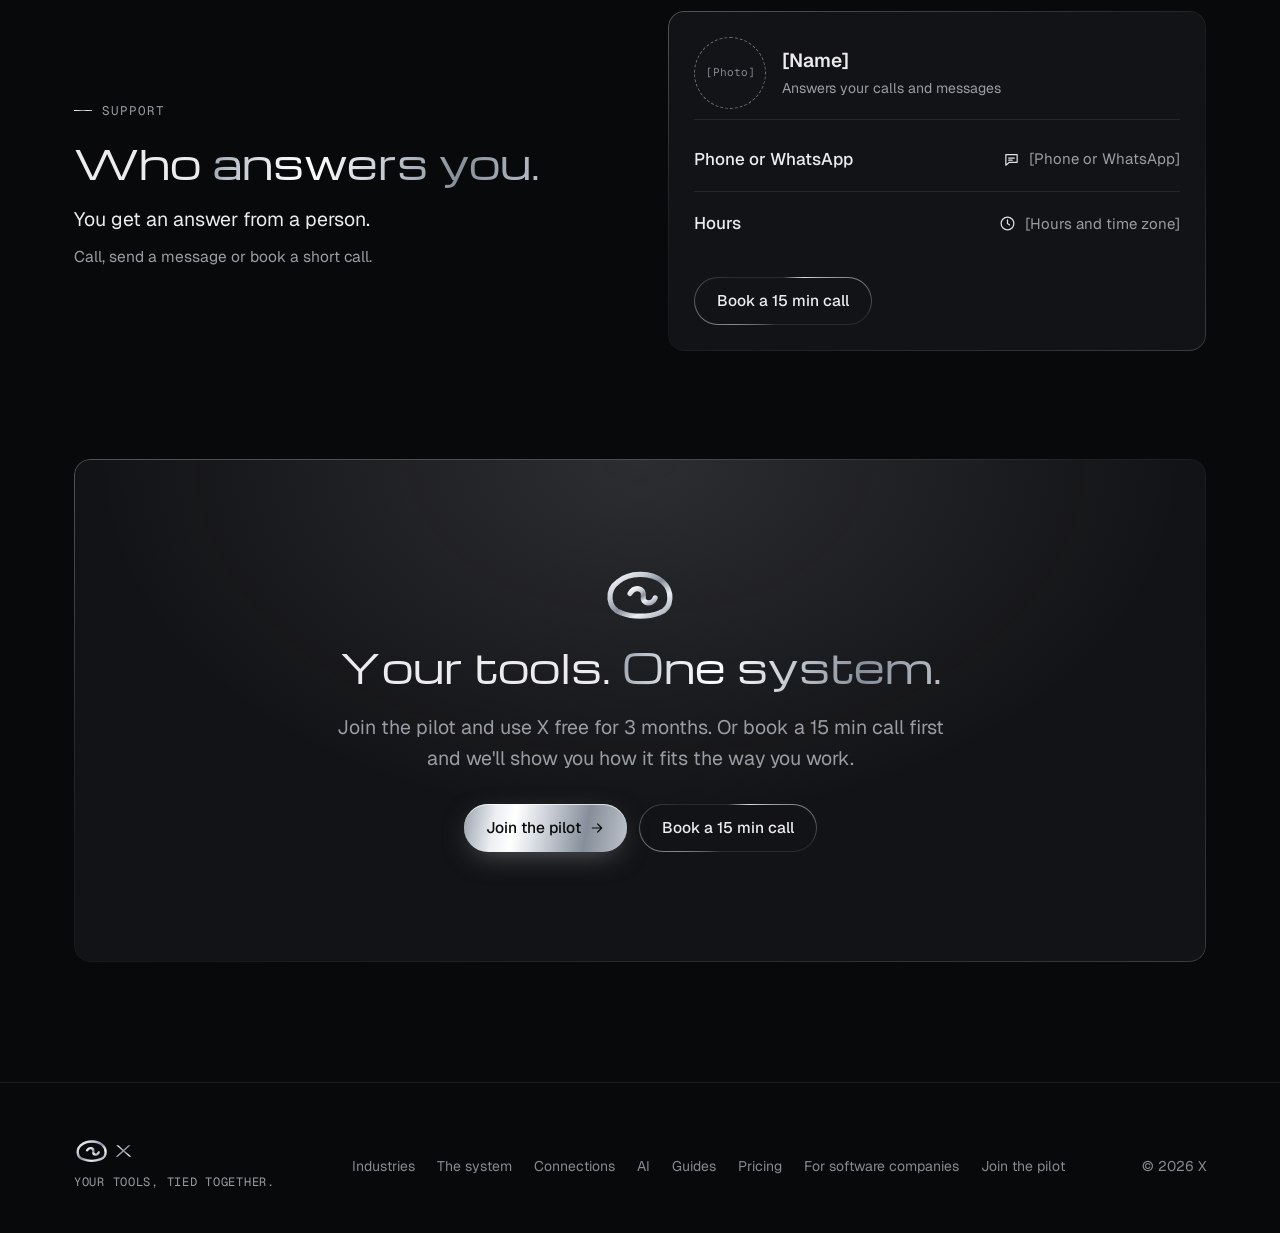
==== commit 18fe6c78: "Vandamálið fyrst: áhöfnin á sínu tungumáli, dagbók og tímar Co-Authored-By: Claude Opus 5.5 <noreply" ====
--- a/index.html
+++ b/index.html
@@ -1,11 +1,11 @@
 <!DOCTYPE html>
 
-<html data-lysing-en="For businesses with 1 to 20 people. Send a quote from your price list, your customer accepts it online, it becomes a job, and the invoice goes to the accounting you already use. One price for the whole team." data-titill-en="X: run your whole business in one place" lang="en">
+<html data-lysing-en="For firms with 1 to 20 people. Tasks to your crew in their language, quotes followed up, and the work diary, hours and invoices kept for you. One price for the whole team." data-titill-en="X: less admin, more work done" lang="en">
 <head>
 <meta charset="utf-8"/>
 <meta content="width=device-width,initial-scale=1,viewport-fit=cover" name="viewport"/>
-<title>X: run your whole business in one place</title>
-<meta content="For businesses with 1 to 20 people. Send a quote from your price list, your customer accepts it online, it becomes a job, and the invoice goes to the accounting you already use. One price for the whole team." name="description"/>
+<title>X: less admin, more work done</title>
+<meta content="For firms with 1 to 20 people. Tasks to your crew in their language, quotes followed up, and the work diary, hours and invoices kept for you. One price for the whole team." name="description"/>
 <meta content="#08090a" name="theme-color"/>
 <meta content="noindex" name="robots"/>
 <link href="assets/merki/favicon.svg" rel="icon" type="image/svg+xml"/>
@@ -80,9 +80,9 @@
 <svg aria-hidden="true" class="hero__mark" fill="none" viewbox="8 7 103 70"><defs><lineargradient id="hm" x1="0" x2="1" y1="0" y2="1"><stop offset="0" stop-color="#ffffff"></stop><stop offset=".28" stop-color="#c9ced6"></stop><stop offset=".5" stop-color="#868e99"></stop><stop offset=".72" stop-color="#eceff3"></stop><stop offset="1" stop-color="#9aa2ad"></stop><animatetransform attributename="gradientTransform" dur="9s" repeatcount="indefinite" type="rotate" values="0 .5 .5;360 .5 .5"></animatetransform></lineargradient></defs><g stroke="url(#hm)" stroke-linecap="round" stroke-linejoin="round" stroke-width="7"><path class="hm-heili" d="M34 66 C16 60 13 36 30 24 C44 12 74 10 90 24 C104 36 104 60 86 66 C70 72 50 72 34 66 Z" pathlength="1"></path><path class="hm-s" d="M46 40 C52 30 66 32 64 44 C62 54 76 56 80 46" pathlength="1"></path></g></svg>
 <p class="kicker"><span>For businesses with 1 to 20 people</span></p>
 
-<h1 class="ix-h1">Run your whole business<br/> <span class="metal">in one place.</span></h1>
-
-<p class="lead">Customers, quotes, jobs and invoices in one simple system.</p>
+<h1 class="ix-h1">Less admin.<br/> <span class="metal">More work done.</span></h1>
+
+<p class="lead">Your crew does not speak your language? Write the task in yours. They read it in theirs, and the work diary and hours fill in from their replies. <span class="tag">Coming soon</span></p>
 <div class="hero__cta">
 <a class="btn btn--metal" href="pilot.html"><span>Join the pilot</span><svg><use href="#i-or"></use></svg></a>
 <a class="btn btn--ghost" href="pilot.html?call=1"><span>Book a 15 min call</span></a>
@@ -93,6 +93,168 @@
 <span><svg><use href="#i-folk"></use></svg><span>One price for the whole team</span></span>
 </p>
 <p class="planned">Everything here is planned for the first release unless marked <span class="tag">Coming soon</span></p>
+</div>
+</div>
+</section>
+<!-- ============ VINNUFLOKKURINN: verkefni á tungumáli hvers og eins (index.js, dæmi með tilbúnum þýðingum, ekkert sent) ============ -->
+<section class="sec sec--tight cw" id="crew">
+<div class="wrap">
+<div class="sec__head sec__head--mid rv">
+<p class="kicker"><span>Crew chat</span></p>
+
+<h2>Your crew, <span class="metal">in their language.</span></h2>
+
+<p class="lead">Write a task in your language. Marek reads it in his and answers in his. You read the answer in yours, and X keeps the work diary and the hours.</p>
+</div>
+<div class="cw-demo edge rv">
+<div class="cw-top">
+<p class="ix-ex"><i aria-hidden="true"></i><span>Example. The system is in development.</span></p>
+<span class="tag">Coming soon</span>
+</div>
+<div class="cw-langs">
+<div aria-labelledby="cw-own-l" class="cw-lang" role="group">
+<p class="cw-lang__l" id="cw-own-l">You write in</p>
+<div class="cw-pills">
+<button aria-pressed="true" class="cw-pill" data-cw-own="en" type="button">English</button>
+<button aria-pressed="false" class="cw-pill" data-cw-own="is" type="button">Icelandic</button>
+<button aria-pressed="false" class="cw-pill" data-cw-own="hr" type="button">Croatian</button>
+</div>
+</div>
+<div aria-labelledby="cw-wrk-l" class="cw-lang" role="group">
+<p class="cw-lang__l" id="cw-wrk-l">Marek reads in</p>
+<div class="cw-pills">
+<button aria-pressed="true" class="cw-pill" data-cw-wrk="pl" type="button">Polish</button>
+<button aria-pressed="false" class="cw-pill" data-cw-wrk="lt" type="button">Lithuanian</button>
+<button aria-pressed="false" class="cw-pill" data-cw-wrk="ro" type="button">Romanian</button>
+<button aria-pressed="false" class="cw-pill" data-cw-wrk="uk" type="button">Ukrainian</button>
+<button aria-pressed="false" class="cw-pill" data-cw-wrk="es" type="button">Spanish</button>
+</div>
+</div>
+</div>
+<div class="cw-play" data-cw="">
+
+<!-- síminn hjá eigandanum -->
+<div class="cw-col">
+<p class="ix-lbl"><span>Your phone</span></p>
+<div class="cw-phone">
+<div class="cw-screen">
+<div class="cw-head"><span class="cw-ava cw-ava--x"><img alt="" src="assets/merki/merki.svg"/></span><span><b>X</b><small>Crew chat</small></span><span class="cw-nat" data-cw-t="own-nat">English</span></div>
+<div class="cw-chat">
+<div class="cw-b cw-b--out"><span data-cw-t="task-own">Marek, today: the bathroom at 12 Elm Road. Take off the old tiles. Send a photo when you finish.</span><small class="cw-time">07:12</small></div>
+<div class="cw-conf">
+<p class="cw-ask">Send to Marek in <span data-cw-t="wrk-name">Polish</span>, job Bathroom at 12 Elm Road?</p>
+<button class="cw-send" type="button"><svg aria-hidden="true"><use href="#i-hak"></use></svg><span>Send</span></button>
+<p class="cw-sent" tabindex="-1"><svg aria-hidden="true"><use href="#i-hak"></use></svg><span>Sent to Marek in <span data-cw-t="wrk-name">Polish</span></span></p>
+</div>
+<div class="cw-b cw-b--in" data-s="2">
+<small class="cw-tr">Marek · translated from <span data-cw-t="wrk-name">Polish</span></small>
+<span data-cw-t="start-own">Starting now.</span>
+<small class="cw-orig"><b>Original</b> <span data-cw-t="start-wrk">Zaczynam.</span></small>
+<small class="cw-time">08:00</small>
+</div>
+<div class="cw-b cw-b--in" data-s="3">
+<small class="cw-tr">Marek · voice note, translated from <span data-cw-t="wrk-name">Polish</span></small>
+<span aria-hidden="true" class="cw-voice"><span class="cw-voice__p"><svg viewbox="0 0 24 24"><path d="M8 5v14l11-7z" fill="currentColor"></path></svg></span><span class="cw-wave"><i style="height:30%"></i><i style="height:60%"></i><i style="height:90%"></i><i style="height:50%"></i><i style="height:75%"></i><i style="height:35%"></i><i style="height:85%"></i><i style="height:55%"></i><i style="height:40%"></i><i style="height:70%"></i><i style="height:30%"></i><i style="height:60%"></i><i style="height:45%"></i><i style="height:25%"></i></span><small>0:12</small></span>
+<span data-cw-t="done-own">Finished. The old tiles are off and the skip is full. Tomorrow I need 4 bags of tile adhesive.</span>
+<small class="cw-orig"><b>Original</b> <span data-cw-t="done-wrk">Skończone. Stare płytki zdjęte, kontener pełny. Jutro potrzebuję 4 worki kleju do płytek.</span></small>
+<span class="cw-photo"><span>Photo: old tiles off</span></span>
+<small class="cw-time">15:30</small>
+</div>
+</div>
+</div>
+</div>
+</div>
+
+<!-- síminn hjá starfsmanninum -->
+<div class="cw-col">
+<p class="ix-lbl"><span>Marek's phone</span></p>
+<div class="cw-phone">
+<div class="cw-screen">
+<div class="cw-head"><span class="cw-ava">N</span><span><b>Northside Builders</b><small>via X</small></span><span class="cw-nat" data-cw-t="wrk-nat">Polski</span></div>
+<div class="cw-chat">
+<p class="cw-empty">Marek gets the task here, in <span data-cw-t="wrk-name">Polish</span>, once you tap Send.</p>
+<div class="cw-b cw-b--in" data-s="1">
+<small class="cw-tr">Sarah · translated from <span data-cw-t="own-name">English</span></small>
+<span data-cw-t="task-wrk">Marek, dzisiaj: łazienka przy 12 Elm Road. Zdejmij stare płytki. Wyślij zdjęcie, jak skończysz.</span>
+<small class="cw-orig"><b>Original</b> <span data-cw-t="task-own">Marek, today: the bathroom at 12 Elm Road. Take off the old tiles. Send a photo when you finish.</span></small>
+<small class="cw-time">07:12</small>
+</div>
+<div class="cw-b cw-b--out" data-s="2"><span data-cw-t="start-wrk">Zaczynam.</span><small class="cw-time">08:00</small></div>
+<div class="cw-b cw-b--out" data-s="3">
+<span aria-hidden="true" class="cw-voice"><span class="cw-voice__p"><svg viewbox="0 0 24 24"><path d="M8 5v14l11-7z" fill="currentColor"></path></svg></span><span class="cw-wave"><i style="height:30%"></i><i style="height:60%"></i><i style="height:90%"></i><i style="height:50%"></i><i style="height:75%"></i><i style="height:35%"></i><i style="height:85%"></i><i style="height:55%"></i><i style="height:40%"></i><i style="height:70%"></i><i style="height:30%"></i><i style="height:60%"></i><i style="height:45%"></i><i style="height:25%"></i></span><small>0:12</small></span>
+<span class="sr">Voice note: <span data-cw-t="done-wrk">Skończone. Stare płytki zdjęte, kontener pełny. Jutro potrzebuję 4 worki kleju do płytek.</span></span>
+<span class="cw-photo"><span>Photo</span></span>
+<small class="cw-time">15:30</small>
+</div>
+</div>
+</div>
+</div>
+</div>
+
+<!-- það sem gerist í X: dagbókin fyllist -->
+<div class="cw-col cw-col--diary">
+<p class="ix-lbl"><img alt="" src="assets/merki/merki.svg"/><span>In your X</span></p>
+<div class="cw-diary">
+<div class="cw-diary__h"><span class="mod__ic"><svg><use href="#i-bok"></use></svg></span><span><b>Work diary</b><small>Fills in from Marek's messages</small></span></div>
+<dl>
+<div class="cw-row on"><dt>Job</dt><dd>Bathroom at 12 Elm Road</dd></div>
+<div class="cw-row on"><dt>Worker</dt><dd>Marek</dd></div>
+<div class="cw-row" data-s="2"><dt>Start</dt><dd><span class="cw-wait">Waiting</span><span class="cw-val">08:00</span></dd></div>
+<div class="cw-row" data-s="3"><dt>Finish</dt><dd><span class="cw-wait">Waiting</span><span class="cw-val">15:30</span></dd></div>
+<div class="cw-row" data-s="3"><dt>Hours</dt><dd><span class="cw-wait">Waiting</span><span class="cw-val"><b>7 h 30 min</b> <span class="tag tag--warn">Waits for your OK</span></span></dd></div>
+<div class="cw-row" data-s="3"><dt>Done</dt><dd><span class="cw-wait">Waiting</span><span class="cw-val">Old tiles off. Skip full.</span></dd></div>
+<div class="cw-row" data-s="3"><dt>Needs</dt><dd><span class="cw-wait">Waiting</span><span class="cw-val">4 bags of tile adhesive for tomorrow</span></dd></div>
+<div class="cw-row" data-s="3"><dt>Photo</dt><dd><span class="cw-wait">Waiting</span><span class="cw-val"><span class="cw-photo cw-photo--sm"><span>Old tiles off</span></span></span></dd></div>
+</dl>
+</div>
+</div>
+</div>
+<p aria-live="polite" class="sr" id="cw-say"></p>
+<div class="cw-foot"><button class="ix-reset" hidden="" type="button"><span>Start over</span></button></div>
+<div class="cw-notes">
+<p><svg aria-hidden="true"><use href="#i-spjall"></use></svg><span><b>On WhatsApp</b> once Meta approves X. Until then, a text message with a private link opens the task in the worker's language. No app and no login.</span></p>
+<p><svg aria-hidden="true"><use href="#i-hnottur"></use></svg><span><b>Languages:</b> these are examples. Each language pair is tested with native speakers before we offer it.</span></p>
+<p><svg aria-hidden="true"><use href="#i-skjoldur"></use></svg><span><b>You stay in charge.</b> You check each task before it goes out and approve the hours. X does not track where your workers are.</span></p>
+</div>
+</div>
+</div>
+</section>
+<!-- ============ VANDINN: þrjú vandamál, hvert með svari X ============ -->
+<section class="sec sec--tight ix-pain" id="vandinn">
+<div class="wrap">
+<div class="sec__head sec__head--mid rv">
+<p class="kicker"><span>The problems</span></p>
+
+<h2>Three problems.<br/> <span class="metal">Three answers.</span></h2>
+</div>
+<ul class="ix-pains">
+<li class="ix-pain__c edge rv">
+<p class="ix-pain__k"><svg aria-hidden="true"><use href="#i-spjall"></use></svg><span>Crew who do not speak your language</span></p>
+<p class="ix-pain__q">You explain the same task three times in bad English. It still gets done wrong.</p>
+<p class="ix-pain__a"><img alt="" src="assets/merki/merki.svg"/><span>Write the task in your language. Each worker reads it in their own and answers the same way. <span class="tag">Coming soon</span></span></p>
+</li>
+<li class="ix-pain__c edge rv">
+<p class="ix-pain__k"><svg aria-hidden="true"><use href="#i-tilbod"></use></svg><span>Quotes nobody chased</span></p>
+<p class="ix-pain__q">You sent the quote on Friday. No answer, and nobody followed it up.</p>
+<p class="ix-pain__a"><img alt="" src="assets/merki/merki.svg"/><span>X drafts a reminder after 3 and 7 days. You tap yes.</span></p>
+</li>
+<li class="ix-pain__c edge rv">
+<p class="ix-pain__k"><svg aria-hidden="true"><use href="#i-bok"></use></svg><span>The diary and hours, at night</span></p>
+<p class="ix-pain__q">At night you write the work diary and everyone's hours in a notebook at home.</p>
+<p class="ix-pain__a"><img alt="" src="assets/merki/merki.svg"/><span>The diary and the hours fill in from your crew's messages. You check and approve. <span class="tag">Coming soon</span></span></p>
+</li>
+</ul>
+</div>
+</section>
+<!-- ============ YFIRLITIÐ: skrifstofuhliðin (skjámyndin, skraut, ekki gagnvirkt) ============ -->
+<section class="sec sec--tight ix-over" id="yfirlit">
+<div class="wrap">
+<div class="sec__head sec__head--mid rv">
+<p class="kicker"><span>The office side</span></p>
+
+<h2>Run the whole business<br/> <span class="metal">in one place.</span></h2>
+
+<p class="lead">Customers, quotes, jobs and invoices in one simple system. Each morning X shows what needs you today.</p>
 </div>
 <!-- skjámynd: morgunlistinn (skraut, ekki gagnvirkt). Sömu dæmi og á kerfid.html: tilboð 1043 óopnað í 7 daga, 1044 samþykkt í gærkvöldi, áfangi 2 á Oak Street búinn -->
 <div class="shot rv">
@@ -146,30 +308,6 @@
 </div>
 </div>
 </section>
-<!-- ============ KANNASTU VIÐ ÞETTA? ============ -->
-<section class="sec sec--tight ix-pain" id="vandinn">
-<div class="wrap">
-<div class="sec__head sec__head--mid rv">
-<p class="kicker"><span>The evenings</span></p>
-
-<h2>Sound <span class="metal">familiar?</span></h2>
-</div>
-<ul class="ix-pains">
-<li class="ix-pain__c edge rv">
-<p class="ix-pain__q">You sent the quote on Friday. No answer, and you forgot to chase it.</p>
-<p class="ix-pain__a"><img alt="" src="assets/merki/merki.svg"/><span>X drafts a reminder after 3 and 7 days. You tap yes.</span></p>
-</li>
-<li class="ix-pain__c edge rv">
-<p class="ix-pain__q">The job is done, but the invoice is still in your head.</p>
-<p class="ix-pain__a"><img alt="" src="assets/merki/merki.svg"/><span>Job done: the invoice draft is already waiting for you.</span></p>
-</li>
-<li class="ix-pain__c edge rv">
-<p class="ix-pain__q">The same name, address and company ID typed into three places.</p>
-<p class="ix-pain__a"><img alt="" src="assets/merki/merki.svg"/><span>Typed once. The quote, the job and the invoice reuse it.</span></p>
-</li>
-</ul>
-</div>
-</section>
 <!-- ============ VELDU ÞÍNA GREIN: tilboð verður verk og reikningur (index.js) ============ -->
 <section class="sec sec--tight ix-pick" id="grein">
 <div class="wrap">
--- a/assets/css/index.css
+++ b/assets/css/index.css
@@ -3,7 +3,8 @@
 /* hetjan: þrjár stuttar línur, hver á sinni línu á breiðum skjá */
 .hero h1.ix-h1{font-size:clamp(28px,4.3vw,58px);max-width:1100px;line-height:1.22}
 .hero .planned{margin-top:-6px}
-@media (max-width:600px){.hero h1.ix-h1 br{display:none}}
+/* stutt fyrirsögn: tvær línur líka á síma */
+.hero{padding-bottom:64px}
 
 /* skjámyndin á síma: gervigreindin og Send / Later fyrst */
 @media (max-width:720px){.shot .app__ai{order:-1;border-top:0;border-bottom:1px solid var(--line)}}
@@ -219,3 +220,116 @@
 .ix-tools__send{margin-top:18px}
 .ix-tools__send + .ix-tools__all{margin-top:10px}
 .ix-tools__all{margin-top:18px}
+
+/* ---------- Crew chat: verkefni á tungumáli hvers og eins (dæmi) ---------- */
+.cw .sec__head{max-width:820px}
+.sec.cw{padding-top:56px;scroll-margin-top:32px}
+.cw-demo{padding:28px;background:radial-gradient(90% 60% at 50% 0%,rgba(200,206,214,.08),transparent 60%),var(--surface)}
+.cw-top{display:flex;align-items:center;justify-content:space-between;gap:10px 16px;flex-wrap:wrap;margin-bottom:18px}
+.cw-top .ix-ex{margin:0}
+.cw-langs{display:flex;flex-wrap:wrap;gap:18px 40px;margin-bottom:24px;padding-bottom:22px;border-bottom:1px solid var(--line)}
+.cw-lang__l{font-family:var(--mono);font-size:11.5px;letter-spacing:.07em;text-transform:uppercase;color:var(--muted);margin-bottom:10px}
+.cw-pills{display:flex;flex-wrap:wrap;gap:8px}
+.cw-pill{min-height:40px;padding:8px 15px;border-radius:999px;border:1px solid var(--line-2);background:rgba(255,255,255,.03);color:var(--muted);font-size:14px;cursor:pointer;transition:background .2s,border-color .2s,color .2s,transform .15s}
+.cw-pill:hover{background:rgba(255,255,255,.07);color:var(--text)}
+.cw-pill:active{transform:scale(.97)}
+.cw-pill[aria-pressed="true"]{color:var(--text);border-color:rgba(255,255,255,.55);background:radial-gradient(120% 120% at 0% 0%,rgba(200,206,214,.16),transparent 65%),var(--surface-2);box-shadow:0 0 0 1px rgba(255,255,255,.1)}
+
+.cw-play{display:grid;grid-template-columns:repeat(3,minmax(0,1fr));gap:22px;align-items:start}
+.cw-col{min-width:0}
+.cw-phone{border-radius:32px;padding:8px;background:linear-gradient(160deg,#34363c,#121316 40%,#1d1f23);box-shadow:0 30px 80px -40px rgba(0,0,0,.95),0 0 0 1px rgba(255,255,255,.12)}
+.cw-screen{position:relative;border-radius:25px;background:#0b0c0e;min-height:520px;display:flex;flex-direction:column;overflow:hidden}
+.cw-screen::before{content:"";position:absolute;top:7px;left:50%;width:64px;height:5px;margin-left:-32px;border-radius:5px;background:#23252a}
+.cw-head{display:flex;align-items:center;gap:10px;padding:20px 14px 12px;border-bottom:1px solid var(--line);background:#111215}
+.cw-head b{display:block;font-size:14px;font-weight:600;line-height:1.25}
+.cw-head small{display:block;font-size:11.5px;color:var(--dim)}
+.cw-ava{width:32px;height:32px;border-radius:50%;background:var(--metal);color:#111;display:grid;place-items:center;font-weight:600;font-size:13px;flex:none}
+.cw-ava--x{background:#1b1d22;border:1px solid var(--line-2)}
+.cw-ava--x img{width:20px}
+.cw-nat{margin-left:auto;font-family:var(--mono);font-size:10.5px;border:1px solid var(--line-2);border-radius:6px;padding:2px 7px;color:var(--muted);white-space:nowrap}
+.cw-chat{flex:1;display:flex;flex-direction:column;gap:10px;padding:14px 12px 16px}
+.cw-b{max-width:90%;padding:9px 11px 6px;border-radius:15px;font-size:13.5px;line-height:1.45;display:grid;gap:5px;overflow-wrap:anywhere}
+.cw-b--in{align-self:flex-start;background:#17181c;border:1px solid var(--line);border-bottom-left-radius:5px;color:#e6e7ea}
+.cw-b--out{align-self:flex-end;background:#2a2d33;border:1px solid rgba(255,255,255,.1);border-bottom-right-radius:5px;color:#f1f2f4}
+.cw-tr{font-family:var(--mono);font-size:10px;letter-spacing:.05em;text-transform:uppercase;color:var(--dim);line-height:1.4}
+.cw-orig{font-size:11.5px;line-height:1.45;color:var(--dim);border-top:1px solid var(--line);padding-top:5px}
+.cw-orig b{font-family:var(--mono);font-weight:400;font-size:10px;letter-spacing:.05em;text-transform:uppercase;margin-right:2px}
+.cw-time{justify-self:end;font-family:var(--mono);font-size:10px;color:var(--dim)}
+.cw-chat [data-s]:not(.on){display:none}
+.cw-chat [data-s].on{animation:msgInn .45s cubic-bezier(.2,.7,.2,1) both}
+/* staðfesting: ekkert fer út fyrr en eigandinn ýtir á Send */
+.cw-conf{display:grid;gap:9px;padding:10px 12px;border-radius:14px;border:1px dashed var(--line-2);font-size:13px;line-height:1.45;color:var(--muted)}
+.cw-send{display:flex;align-items:center;justify-content:center;gap:8px;height:44px;border-radius:999px;border:1px solid rgba(95,211,154,.55);background:rgba(95,211,154,.12);color:#eafff3;font-weight:500;font-size:15px;cursor:pointer;transition:background .2s,transform .15s}
+.cw-send svg{width:16px;height:16px;color:var(--ok)}
+.cw-send:hover{background:rgba(95,211,154,.2)}
+.cw-send:active{transform:scale(.98)}
+.cw-sent{display:none;align-items:center;gap:7px;font-size:12.5px;color:var(--ok);outline:0}
+.cw-sent svg{width:14px;height:14px;flex:none}
+.is-sent .cw-ask,.is-sent .cw-send{display:none}
+.is-sent .cw-sent{display:flex}
+.is-sent .cw-conf{border-style:solid;border-color:var(--line);padding:7px 12px}
+.cw-empty{margin:auto;padding:24px 10px;text-align:center;color:var(--dim);font-size:13px;line-height:1.5;max-width:230px}
+.is-sent .cw-empty{display:none}
+/* talskilaboð og mynd */
+.cw-voice{display:flex;align-items:center;gap:9px;min-width:190px}
+.cw-voice__p{width:28px;height:28px;border-radius:50%;background:rgba(255,255,255,.12);display:grid;place-items:center;flex:none}
+.cw-voice__p svg{width:12px;height:12px;color:#fff}
+.cw-wave{display:flex;align-items:center;gap:3px;height:22px;flex:1}
+.cw-wave i{flex:1;max-width:4px;border-radius:2px;background:rgba(255,255,255,.5)}
+.cw-voice small{font-family:var(--mono);font-size:10.5px;color:var(--dim)}
+.cw-photo{display:flex;align-items:flex-end;height:86px;border-radius:10px;padding:6px 8px;font-family:var(--mono);font-size:10.5px;color:#d6d7db;background:linear-gradient(180deg,transparent 45%,rgba(0,0,0,.55)),repeating-linear-gradient(135deg,#2a2c31 0 12px,#212327 12px 24px);border:1px solid var(--line)}
+.cw-photo--sm{height:58px;width:120px}
+
+/* dagbókin */
+.cw-diary{border-radius:18px;background:#131418;border:1px dashed var(--line-2);padding:16px 16px 8px;transition:border-color .4s,background .4s,box-shadow .4s}
+.is-sent .cw-diary{border-style:solid;border-color:var(--line)}
+.is-done .cw-diary{border-color:rgba(255,255,255,.32);background:radial-gradient(120% 70% at 0% 0%,rgba(200,206,214,.1),transparent 60%),#15161a;box-shadow:0 14px 40px -24px rgba(200,206,214,.35)}
+.cw-diary__h{display:grid;grid-template-columns:38px minmax(0,1fr);gap:12px;align-items:center;padding-bottom:12px}
+.cw-diary__h .mod__ic{margin:0;width:38px;height:38px}
+.cw-diary__h .mod__ic svg{width:17px;height:17px}
+.cw-diary__h b{display:block;font-weight:500;font-size:15px}
+.cw-diary__h small{display:block;color:var(--muted);font-size:13px}
+.cw-diary dl{margin:0}
+.cw-row{display:grid;grid-template-columns:70px minmax(0,1fr);gap:12px;padding:9px 0;border-top:1px solid var(--line);font-size:14px;line-height:1.45}
+.cw-row dt{font-family:var(--mono);font-size:10.5px;letter-spacing:.07em;text-transform:uppercase;color:var(--dim);padding-top:3px}
+.cw-row dd{margin:0;color:var(--text);min-width:0}
+.cw-row b{font-weight:500}
+.cw-row .tag{margin-left:4px;vertical-align:1px}
+.cw-wait{color:var(--dim)}
+.cw-row:not(.on) .cw-val{display:none}
+.cw-row.on .cw-wait{display:none}
+.cw-row[data-s].on .cw-val{display:inline-block;animation:msgInn .45s cubic-bezier(.2,.7,.2,1) both}
+
+.cw-foot{display:flex;justify-content:center;margin-top:14px}
+.cw-foot:has(.ix-reset[hidden]){display:none}
+.cw-notes{display:grid;grid-template-columns:repeat(3,minmax(0,1fr));gap:14px 26px;margin-top:24px;padding-top:22px;border-top:1px solid var(--line)}
+.cw-notes p{display:flex;gap:10px;align-items:flex-start;font-size:14px;line-height:1.55;color:var(--muted)}
+.cw-notes svg{width:16px;height:16px;flex:none;margin-top:3px;color:#dfe2e7}
+.cw-notes b{color:var(--text);font-weight:500}
+
+@media (max-width:1060px){
+  .cw-play{grid-template-columns:repeat(2,minmax(0,1fr))}
+  .cw-col--diary{grid-column:1/-1}
+  .cw-notes{grid-template-columns:minmax(0,1fr)}
+}
+@media (max-width:720px){
+  .cw-demo{padding:18px 14px}
+  .cw-play{grid-template-columns:minmax(0,1fr);gap:26px}
+  .cw-col{max-width:420px;width:100%;margin:0 auto}
+  .cw-screen{min-height:0}
+  .cw-langs{gap:16px}
+  .cw-pill{padding:8px 13px;font-size:13.5px}
+}
+@media (prefers-reduced-motion:reduce){
+  .cw-chat [data-s].on,.cw-row[data-s].on .cw-val{animation:none}
+}
+
+/* vandinn: lítill merkimiði ofan við hvert vandamál */
+.ix-pain__k{display:flex;align-items:center;gap:8px;font-family:var(--mono);font-size:11.5px;letter-spacing:.07em;text-transform:uppercase;color:var(--muted);margin-bottom:-8px}
+.ix-pain__k svg{width:16px;height:16px;flex:none;color:#dfe2e7}
+.ix-pain__a .tag{margin-left:4px;vertical-align:1px}
+
+/* yfirlitið: skjámyndin er núna neðar á síðunni */
+.ix-over .shot{margin-top:8px}
+.ix-pain__k + .ix-pain__q{padding-top:0}
+.ix-pain__k + .ix-pain__q::before{content:none}
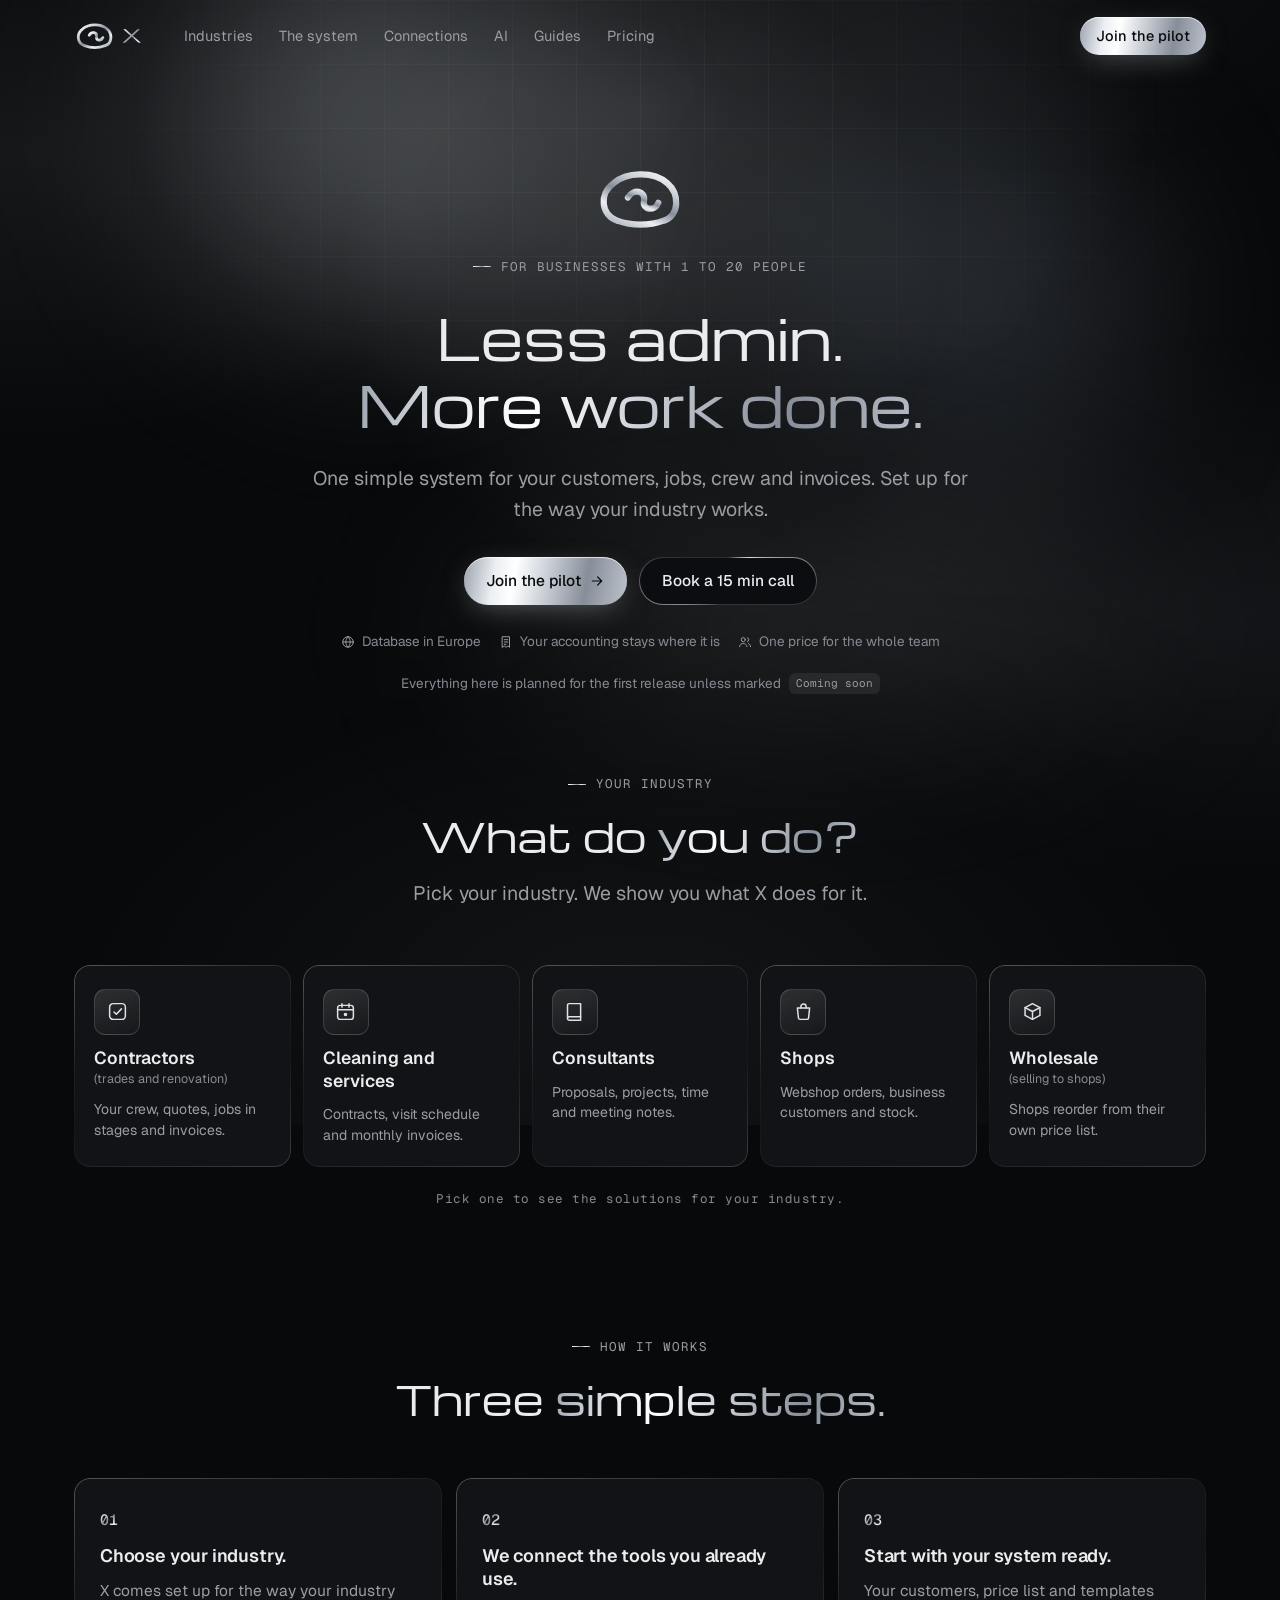
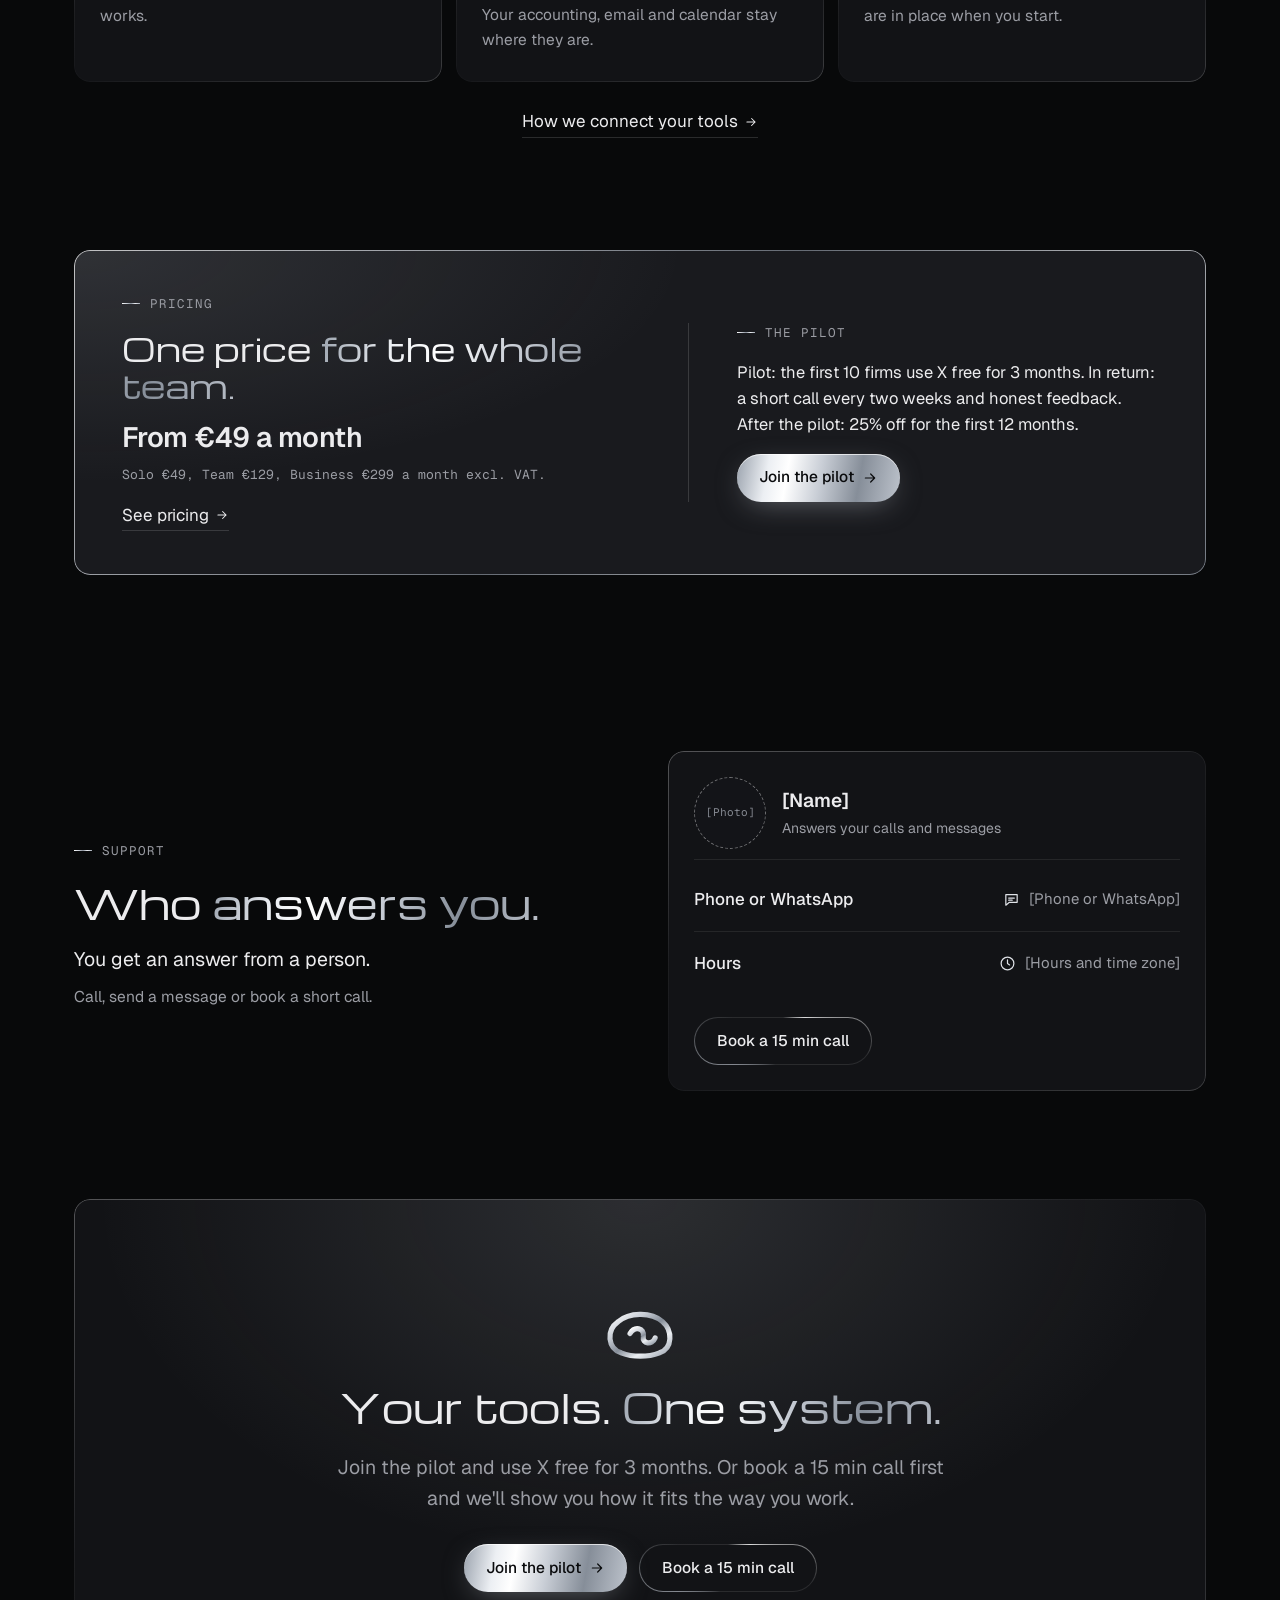
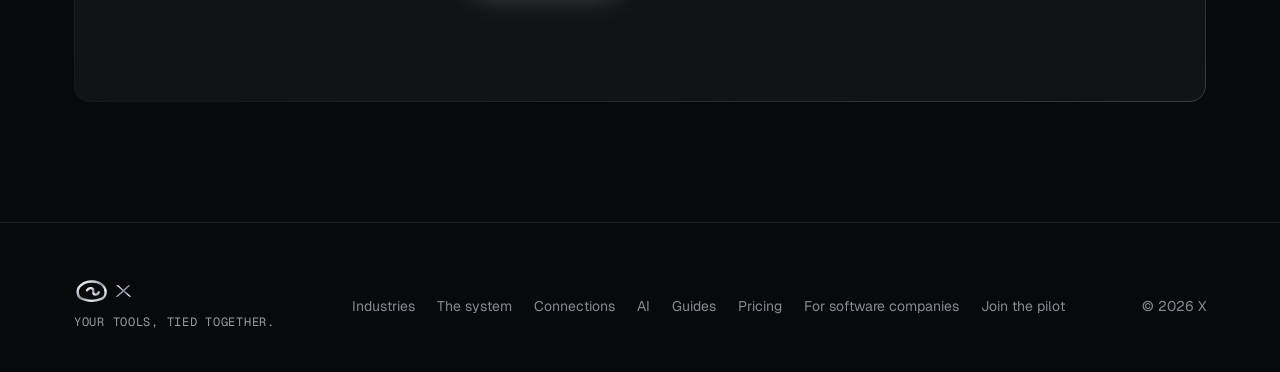
==== commit b09b09e4: "Forsíða: velja grein fyrst, svo lausnir fyrir hverja grein Co-Authored-By: Claude Opus 5.5 <noreply@" ====
--- a/index.html
+++ b/index.html
@@ -82,9 +82,9 @@
 
 <h1 class="ix-h1">Less admin.<br/> <span class="metal">More work done.</span></h1>
 
-<p class="lead">Your crew does not speak your language? Write the task in yours. They read it in theirs, and the work diary and hours fill in from their replies. <span class="tag">Coming soon</span></p>
+<p class="lead">One simple system for your customers, jobs, crew and invoices. Set up for the way your industry works.</p>
 <div class="hero__cta">
-<a class="btn btn--metal" href="pilot.html"><span>Join the pilot</span><svg><use href="#i-or"></use></svg></a>
+<a class="btn btn--metal" data-ix-cta="" href="pilot.html"><span>Join the pilot</span><svg><use href="#i-or"></use></svg></a>
 <a class="btn btn--ghost" href="pilot.html?call=1"><span>Book a 15 min call</span></a>
 </div>
 <p class="hero__note">
@@ -96,17 +96,45 @@
 </div>
 </div>
 </section>
-<!-- ============ VINNUFLOKKURINN: verkefni á tungumáli hvers og eins (index.js, dæmi með tilbúnum þýðingum, ekkert sent) ============ -->
-<section class="sec sec--tight cw" id="crew">
+<!-- ============ 1. HVAÐ GERIR ÞÚ? Valið stýrir lausnunum fyrir neðan (index.js) ============ -->
+<section class="sec sec--tight ix-pick" id="grein">
 <div class="wrap">
 <div class="sec__head sec__head--mid rv">
-<p class="kicker"><span>Crew chat</span></p>
-
-<h2>Your crew, <span class="metal">in their language.</span></h2>
-
-<p class="lead">Write a task in your language. Marek reads it in his and answers in his. You read the answer in yours, and X keeps the work diary and the hours.</p>
-</div>
-<div class="cw-demo edge rv">
+<p class="kicker"><span>Your industry</span></p>
+
+<h2>What do <span class="metal">you do?</span></h2>
+
+<p class="lead">Pick your industry. We show you what X does for it.</p>
+</div>
+<div aria-label="Your industry" class="ix-cards rv" role="group">
+<button aria-controls="lausnir" aria-pressed="false" class="ix-card edge" data-grein="contractors" type="button"><span class="mod__ic"><svg aria-hidden="true"><use href="#i-verk"></use></svg></span><span class="ix-card__t"><b>Contractors</b><small>(trades and renovation)</small></span><span class="ix-card__l">Your crew, quotes, jobs in stages and invoices.</span></button>
+<button aria-controls="lausnir" aria-pressed="false" class="ix-card edge" data-grein="cleaning" type="button"><span class="mod__ic"><svg aria-hidden="true"><use href="#i-dagatal"></use></svg></span><span class="ix-card__t"><b>Cleaning and services</b></span><span class="ix-card__l">Contracts, visit schedule and monthly invoices.</span></button>
+<button aria-controls="lausnir" aria-pressed="false" class="ix-card edge" data-grein="consultants" type="button"><span class="mod__ic"><svg aria-hidden="true"><use href="#i-bok"></use></svg></span><span class="ix-card__t"><b>Consultants</b></span><span class="ix-card__l">Proposals, projects, time and meeting notes.</span></button>
+<button aria-controls="lausnir" aria-pressed="false" class="ix-card edge" data-grein="shops" type="button"><span class="mod__ic"><svg aria-hidden="true"><use href="#i-verslun"></use></svg></span><span class="ix-card__t"><b>Shops</b></span><span class="ix-card__l">Webshop orders, business customers and stock.</span></button>
+<button aria-controls="lausnir" aria-pressed="false" class="ix-card edge" data-grein="wholesale" type="button"><span class="mod__ic"><svg aria-hidden="true"><use href="#i-vorur"></use></svg></span><span class="ix-card__t"><b>Wholesale</b><small>(selling to shops)</small></span><span class="ix-card__l">Shops reorder from their own price list.</span></button>
+</div>
+<p aria-live="polite" class="ix-prompt" id="ix-prompt">Pick one to see the solutions for your industry.</p>
+</div>
+</section>
+<!-- ============ 2. LAUSNIR FYRIR GREININA: allt efni úr GREINAR í index.js. Falið þar til grein er valin ============ -->
+<section aria-labelledby="ix-sol-h" class="sec sec--tight ix-sol" hidden="" id="lausnir">
+<div class="wrap">
+<div class="sec__head sec__head--mid">
+<p class="kicker"><span>Solutions</span></p>
+
+<h2 id="ix-sol-h">Solutions for <span class="metal" data-l="for">contractors</span></h2>
+
+<p class="lead ix-intro" data-l="intro"></p>
+</div>
+<ul class="ix-sols" data-l="sols"></ul>
+
+<div class="ix-try">
+<h3 data-l="dh">See it work</h3>
+<p data-l="dp"></p>
+</div>
+
+<!-- dæmi A: vinnuflokkurinn á sínu tungumáli (verktakar og ræstingar). Tilbúnar þýðingar, ekkert er sent -->
+<div class="cw-demo edge" hidden="" id="crew">
 <div class="cw-top">
 <p class="ix-ex"><i aria-hidden="true"></i><span>Example. The system is in development.</span></p>
 <span class="tag">Coming soon</span>
@@ -131,7 +159,7 @@
 </div>
 </div>
 </div>
-<div class="cw-play" data-cw="">
+<div class="cw-play">
 
 <!-- síminn hjá eigandanum -->
 <div class="cw-col">
@@ -140,25 +168,25 @@
 <div class="cw-screen">
 <div class="cw-head"><span class="cw-ava cw-ava--x"><img alt="" src="assets/merki/merki.svg"/></span><span><b>X</b><small>Crew chat</small></span><span class="cw-nat" data-cw-t="own-nat">English</span></div>
 <div class="cw-chat">
-<div class="cw-b cw-b--out"><span data-cw-t="task-own">Marek, today: the bathroom at 12 Elm Road. Take off the old tiles. Send a photo when you finish.</span><small class="cw-time">07:12</small></div>
+<div class="cw-b cw-b--out"><span data-cw-t="task-own"></span><small class="cw-time" data-cw-t="t1"></small></div>
 <div class="cw-conf">
-<p class="cw-ask">Send to Marek in <span data-cw-t="wrk-name">Polish</span>, job Bathroom at 12 Elm Road?</p>
+<p class="cw-ask">Send to Marek in <span data-cw-t="wrk-name">Polish</span>, job <span data-cw-t="job"></span>?</p>
 <button class="cw-send" type="button"><svg aria-hidden="true"><use href="#i-hak"></use></svg><span>Send</span></button>
 <p class="cw-sent" tabindex="-1"><svg aria-hidden="true"><use href="#i-hak"></use></svg><span>Sent to Marek in <span data-cw-t="wrk-name">Polish</span></span></p>
 </div>
 <div class="cw-b cw-b--in" data-s="2">
 <small class="cw-tr">Marek · translated from <span data-cw-t="wrk-name">Polish</span></small>
-<span data-cw-t="start-own">Starting now.</span>
-<small class="cw-orig"><b>Original</b> <span data-cw-t="start-wrk">Zaczynam.</span></small>
-<small class="cw-time">08:00</small>
+<span data-cw-t="start-own"></span>
+<small class="cw-orig"><b>Original</b> <span data-cw-t="start-wrk"></span></small>
+<small class="cw-time" data-cw-t="t2"></small>
 </div>
 <div class="cw-b cw-b--in" data-s="3">
 <small class="cw-tr">Marek · voice note, translated from <span data-cw-t="wrk-name">Polish</span></small>
 <span aria-hidden="true" class="cw-voice"><span class="cw-voice__p"><svg viewbox="0 0 24 24"><path d="M8 5v14l11-7z" fill="currentColor"></path></svg></span><span class="cw-wave"><i style="height:30%"></i><i style="height:60%"></i><i style="height:90%"></i><i style="height:50%"></i><i style="height:75%"></i><i style="height:35%"></i><i style="height:85%"></i><i style="height:55%"></i><i style="height:40%"></i><i style="height:70%"></i><i style="height:30%"></i><i style="height:60%"></i><i style="height:45%"></i><i style="height:25%"></i></span><small>0:12</small></span>
-<span data-cw-t="done-own">Finished. The old tiles are off and the skip is full. Tomorrow I need 4 bags of tile adhesive.</span>
-<small class="cw-orig"><b>Original</b> <span data-cw-t="done-wrk">Skończone. Stare płytki zdjęte, kontener pełny. Jutro potrzebuję 4 worki kleju do płytek.</span></small>
-<span class="cw-photo"><span>Photo: old tiles off</span></span>
-<small class="cw-time">15:30</small>
+<span data-cw-t="done-own"></span>
+<small class="cw-orig"><b>Original</b> <span data-cw-t="done-wrk"></span></small>
+<span class="cw-photo"><span>Photo: <span data-cw-t="photo"></span></span></span>
+<small class="cw-time" data-cw-t="t3"></small>
 </div>
 </div>
 </div>
@@ -170,42 +198,33 @@
 <p class="ix-lbl"><span>Marek's phone</span></p>
 <div class="cw-phone">
 <div class="cw-screen">
-<div class="cw-head"><span class="cw-ava">N</span><span><b>Northside Builders</b><small>via X</small></span><span class="cw-nat" data-cw-t="wrk-nat">Polski</span></div>
+<div class="cw-head"><span class="cw-ava" data-cw-t="ini">N</span><span><b data-cw-t="firm"></b><small>via X</small></span><span class="cw-nat" data-cw-t="wrk-nat">Polski</span></div>
 <div class="cw-chat">
 <p class="cw-empty">Marek gets the task here, in <span data-cw-t="wrk-name">Polish</span>, once you tap Send.</p>
 <div class="cw-b cw-b--in" data-s="1">
-<small class="cw-tr">Sarah · translated from <span data-cw-t="own-name">English</span></small>
-<span data-cw-t="task-wrk">Marek, dzisiaj: łazienka przy 12 Elm Road. Zdejmij stare płytki. Wyślij zdjęcie, jak skończysz.</span>
-<small class="cw-orig"><b>Original</b> <span data-cw-t="task-own">Marek, today: the bathroom at 12 Elm Road. Take off the old tiles. Send a photo when you finish.</span></small>
-<small class="cw-time">07:12</small>
-</div>
-<div class="cw-b cw-b--out" data-s="2"><span data-cw-t="start-wrk">Zaczynam.</span><small class="cw-time">08:00</small></div>
+<small class="cw-tr"><span data-cw-t="owner"></span> · translated from <span data-cw-t="own-name">English</span></small>
+<span data-cw-t="task-wrk"></span>
+<small class="cw-orig"><b>Original</b> <span data-cw-t="task-own"></span></small>
+<small class="cw-time" data-cw-t="t1"></small>
+</div>
+<div class="cw-b cw-b--out" data-s="2"><span data-cw-t="start-wrk"></span><small class="cw-time" data-cw-t="t2"></small></div>
 <div class="cw-b cw-b--out" data-s="3">
 <span aria-hidden="true" class="cw-voice"><span class="cw-voice__p"><svg viewbox="0 0 24 24"><path d="M8 5v14l11-7z" fill="currentColor"></path></svg></span><span class="cw-wave"><i style="height:30%"></i><i style="height:60%"></i><i style="height:90%"></i><i style="height:50%"></i><i style="height:75%"></i><i style="height:35%"></i><i style="height:85%"></i><i style="height:55%"></i><i style="height:40%"></i><i style="height:70%"></i><i style="height:30%"></i><i style="height:60%"></i><i style="height:45%"></i><i style="height:25%"></i></span><small>0:12</small></span>
-<span class="sr">Voice note: <span data-cw-t="done-wrk">Skończone. Stare płytki zdjęte, kontener pełny. Jutro potrzebuję 4 worki kleju do płytek.</span></span>
+<span class="sr">Voice note: <span data-cw-t="done-wrk"></span></span>
 <span class="cw-photo"><span>Photo</span></span>
-<small class="cw-time">15:30</small>
-</div>
-</div>
-</div>
-</div>
-</div>
-
-<!-- það sem gerist í X: dagbókin fyllist -->
+<small class="cw-time" data-cw-t="t3"></small>
+</div>
+</div>
+</div>
+</div>
+</div>
+
+<!-- það sem gerist í X: dagbókin fyllist (línurnar koma úr GREINAR) -->
 <div class="cw-col cw-col--diary">
 <p class="ix-lbl"><img alt="" src="assets/merki/merki.svg"/><span>In your X</span></p>
 <div class="cw-diary">
 <div class="cw-diary__h"><span class="mod__ic"><svg><use href="#i-bok"></use></svg></span><span><b>Work diary</b><small>Fills in from Marek's messages</small></span></div>
-<dl>
-<div class="cw-row on"><dt>Job</dt><dd>Bathroom at 12 Elm Road</dd></div>
-<div class="cw-row on"><dt>Worker</dt><dd>Marek</dd></div>
-<div class="cw-row" data-s="2"><dt>Start</dt><dd><span class="cw-wait">Waiting</span><span class="cw-val">08:00</span></dd></div>
-<div class="cw-row" data-s="3"><dt>Finish</dt><dd><span class="cw-wait">Waiting</span><span class="cw-val">15:30</span></dd></div>
-<div class="cw-row" data-s="3"><dt>Hours</dt><dd><span class="cw-wait">Waiting</span><span class="cw-val"><b>7 h 30 min</b> <span class="tag tag--warn">Waits for your OK</span></span></dd></div>
-<div class="cw-row" data-s="3"><dt>Done</dt><dd><span class="cw-wait">Waiting</span><span class="cw-val">Old tiles off. Skip full.</span></dd></div>
-<div class="cw-row" data-s="3"><dt>Needs</dt><dd><span class="cw-wait">Waiting</span><span class="cw-val">4 bags of tile adhesive for tomorrow</span></dd></div>
-<div class="cw-row" data-s="3"><dt>Photo</dt><dd><span class="cw-wait">Waiting</span><span class="cw-val"><span class="cw-photo cw-photo--sm"><span>Old tiles off</span></span></span></dd></div>
-</dl>
+<dl data-cw-diary=""></dl>
 </div>
 </div>
 </div>
@@ -217,115 +236,9 @@
 <p><svg aria-hidden="true"><use href="#i-skjoldur"></use></svg><span><b>You stay in charge.</b> You check each task before it goes out and approve the hours. X does not track where your workers are.</span></p>
 </div>
 </div>
-</div>
-</section>
-<!-- ============ VANDINN: þrjú vandamál, hvert með svari X ============ -->
-<section class="sec sec--tight ix-pain" id="vandinn">
-<div class="wrap">
-<div class="sec__head sec__head--mid rv">
-<p class="kicker"><span>The problems</span></p>
-
-<h2>Three problems.<br/> <span class="metal">Three answers.</span></h2>
-</div>
-<ul class="ix-pains">
-<li class="ix-pain__c edge rv">
-<p class="ix-pain__k"><svg aria-hidden="true"><use href="#i-spjall"></use></svg><span>Crew who do not speak your language</span></p>
-<p class="ix-pain__q">You explain the same task three times in bad English. It still gets done wrong.</p>
-<p class="ix-pain__a"><img alt="" src="assets/merki/merki.svg"/><span>Write the task in your language. Each worker reads it in their own and answers the same way. <span class="tag">Coming soon</span></span></p>
-</li>
-<li class="ix-pain__c edge rv">
-<p class="ix-pain__k"><svg aria-hidden="true"><use href="#i-tilbod"></use></svg><span>Quotes nobody chased</span></p>
-<p class="ix-pain__q">You sent the quote on Friday. No answer, and nobody followed it up.</p>
-<p class="ix-pain__a"><img alt="" src="assets/merki/merki.svg"/><span>X drafts a reminder after 3 and 7 days. You tap yes.</span></p>
-</li>
-<li class="ix-pain__c edge rv">
-<p class="ix-pain__k"><svg aria-hidden="true"><use href="#i-bok"></use></svg><span>The diary and hours, at night</span></p>
-<p class="ix-pain__q">At night you write the work diary and everyone's hours in a notebook at home.</p>
-<p class="ix-pain__a"><img alt="" src="assets/merki/merki.svg"/><span>The diary and the hours fill in from your crew's messages. You check and approve. <span class="tag">Coming soon</span></span></p>
-</li>
-</ul>
-</div>
-</section>
-<!-- ============ YFIRLITIÐ: skrifstofuhliðin (skjámyndin, skraut, ekki gagnvirkt) ============ -->
-<section class="sec sec--tight ix-over" id="yfirlit">
-<div class="wrap">
-<div class="sec__head sec__head--mid rv">
-<p class="kicker"><span>The office side</span></p>
-
-<h2>Run the whole business<br/> <span class="metal">in one place.</span></h2>
-
-<p class="lead">Customers, quotes, jobs and invoices in one simple system. Each morning X shows what needs you today.</p>
-</div>
-<!-- skjámynd: morgunlistinn (skraut, ekki gagnvirkt). Sömu dæmi og á kerfid.html: tilboð 1043 óopnað í 7 daga, 1044 samþykkt í gærkvöldi, áfangi 2 á Oak Street búinn -->
-<div class="shot rv">
-<div class="shot__glow"></div>
-<div aria-hidden="true" class="app" inert="">
-<div class="app__bar"><i></i><i></i><i></i><span class="app__url">app.x.is</span></div>
-<div class="app__body">
-<aside class="app__side">
-<div class="app__co"><b>N</b>Northside Builders</div>
-<div class="app__nav on"><svg><use href="#i-yfirlit"></use></svg><span>Overview</span></div>
-<div class="app__nav"><svg><use href="#i-folk"></use></svg><span>Customers</span></div>
-<div class="app__nav"><svg><use href="#i-sala"></use></svg><span>Sales</span><em>2</em></div>
-<div class="app__nav"><svg><use href="#i-tilbod"></use></svg><span>Quotes</span><em>4</em></div>
-<div class="app__nav"><svg><use href="#i-verk"></use></svg><span>Jobs</span><em>6</em></div>
-<div class="app__nav"><svg><use href="#i-reikningur"></use></svg><span>Invoices</span></div>
-<div class="app__nav"><svg><use href="#i-postur"></use></svg><span>Email</span></div>
-<div class="app__nav"><svg><use href="#i-heili"></use></svg><span>AI</span></div>
-<div class="app__nav"><svg><use href="#i-tengi"></use></svg><span>Connections</span></div>
-</aside>
-<div class="app__main">
-<div>
-<div class="app__hi"><span>Good morning, Sarah</span></div>
-<div class="app__date"><span>Monday · 6 jobs this week</span></div>
-</div>
-<div class="app__stats">
-<div class="stat"><small>Awaiting reply</small><b>2</b></div>
-<div class="stat"><small>Accepted</small><b>1</b></div>
-<div class="stat"><small>Ready for accounting</small><b>1</b></div>
-</div>
-<div class="app__list">
-<h4><span>Today</span></h4>
-<div class="row"><i class="tick done"></i><span>Cladding at Birch Lane: stage 3</span><small>08:00</small></div>
-<div class="row"><i class="tick"></i><span>Measure Anna Miller's kitchen, 12 Elm Road</span><small>10:30</small></div>
-<div class="row"><i class="tick"></i><span>Quote 1043: Harbor Hotel bathroom</span><span class="tag tag--warn">Not opened</span></div>
-<div class="row"><i class="tick"></i><span>Quote 1044: Porch at 7 Lake Drive</span><span class="tag tag--ok">Accepted</span></div>
-</div>
-</div>
-<aside class="app__ai">
-<div class="app__aihead"><img alt="" src="assets/merki/merki.svg"/>X<small>AI</small></div>
-<div class="msg"><span>Three things today: Anna Miller's kitchen is measured at 10:30, quote 1043 to Harbor Hotel has not been opened in 7 days, and quote 1044 for the porch at 7 Lake Drive was accepted last night. Send Harbor Hotel a reminder?</span>
-<div class="msg__act"><button tabindex="-1"><span>Send reminder</span></button><button tabindex="-1"><span>Later</span></button></div>
-</div>
-<div class="msg msg--me"><span>What about the Oak Street roof?</span></div>
-<div class="msg"><span>Stage 2 finished yesterday. The stage 2 invoice draft is ready for your accounting. Send it?</span>
-<div class="msg__act"><button tabindex="-1"><span>Send</span></button><button tabindex="-1"><span>Check first</span></button></div>
-</div>
-<div class="app__input"><span>Ask X...</span></div>
-</aside>
-</div>
-</div>
-</div>
-</div>
-</section>
-<!-- ============ VELDU ÞÍNA GREIN: tilboð verður verk og reikningur (index.js) ============ -->
-<section class="sec sec--tight ix-pick" id="grein">
-<div class="wrap">
-<div class="sec__head sec__head--mid rv">
-<p class="kicker"><span>Pick your industry</span></p>
-
-<h2>One quote.<br/> <span class="metal">Watch it become an invoice.</span></h2>
-
-<p class="lead">Pick your industry, then accept the quote as your customer would. In Wholesale, you accept a shop's order. See what X does with it.</p>
-</div>
-<div aria-label="Industry" class="ix-tabs rv" role="tablist">
-<button aria-controls="ix-demo" aria-selected="true" class="ix-tab" data-grein="contractors" id="ix-t-contractors" role="tab" type="button"><svg aria-hidden="true"><use href="#i-verk"></use></svg><span><b>Contractors</b><small>(trades and renovation)</small></span></button>
-<button aria-controls="ix-demo" aria-selected="false" class="ix-tab" data-grein="cleaning" id="ix-t-cleaning" role="tab" tabindex="-1" type="button"><svg aria-hidden="true"><use href="#i-dagatal"></use></svg><span><b>Cleaning and services</b></span></button>
-<button aria-controls="ix-demo" aria-selected="false" class="ix-tab" data-grein="consultants" id="ix-t-consultants" role="tab" tabindex="-1" type="button"><svg aria-hidden="true"><use href="#i-skyrsla"></use></svg><span><b>Consultants</b></span></button>
-<button aria-controls="ix-demo" aria-selected="false" class="ix-tab" data-grein="shops" id="ix-t-shops" role="tab" tabindex="-1" type="button"><svg aria-hidden="true"><use href="#i-verslun"></use></svg><span><b>Shops</b></span></button>
-<button aria-controls="ix-demo" aria-selected="false" class="ix-tab" data-grein="wholesale" id="ix-t-wholesale" role="tab" tabindex="-1" type="button"><svg aria-hidden="true"><use href="#i-vorur"></use></svg><span><b>Wholesale</b><small>(selling to shops)</small></span></button>
-</div>
-<div aria-labelledby="ix-t-contractors" class="ix-demo edge rv" id="ix-demo" role="tabpanel">
+
+<!-- dæmi B: tilboð eða pöntun verður verk og reikningsdrög (ráðgjafar, verslanir, heildsala) -->
+<div class="ix-demo edge" hidden="" id="ix-demo">
 <p class="ix-ex"><i aria-hidden="true"></i><span>Example. The system is in development.</span></p>
 <div class="ix-play">
 
@@ -334,17 +247,13 @@
 <p class="ix-lbl"><span data-f="lbl">Your customer's phone</span></p>
 <div class="ix-phone">
 <div class="ix-screen">
-<div class="ix-q__top"><b class="ix-logo" data-f="ini">N</b><span><b data-f="firm">Northside Builders</b><small data-f="qno">Quote 1043</small></span></div>
-<div class="ix-q__for"><b data-f="what">Bathroom on the 2nd floor</b><small data-f="cust">For Harbor Hotel</small></div>
+<div class="ix-q__top"><b class="ix-logo" data-f="ini"></b><span><b data-f="firm"></b><small data-f="qno"></small></span></div>
+<div class="ix-q__for"><b data-f="what"></b><small data-f="cust"></small></div>
 <p class="ix-q__pick" data-f="pick" id="ix-pick-l">Choose a version</p>
-<div aria-labelledby="ix-pick-l" class="ix-opts" role="group">
-<button aria-pressed="false" class="ix-opt" type="button"><span class="ix-opt__h"><b>Good</b><span class="ix-opt__p">€8,400</span></span><span class="ix-opt__li">Floor tiles · New sink and toilet · Painting</span></button>
-<button aria-pressed="true" class="ix-opt" type="button"><span class="ix-opt__h"><b>Better <span class="tag">Recommended</span></b><span class="ix-opt__p">€11,700</span></span><span class="ix-opt__li">Everything in Good · Wall tiles · Glass shower screen</span></button>
-<button aria-pressed="false" class="ix-opt" type="button"><span class="ix-opt__h"><b>Best</b><span class="ix-opt__p">€14,900</span></span><span class="ix-opt__li">Everything in Better · Underfloor heating · Concealed fittings</span></button>
-</div>
-<div class="ix-q__tot"><span data-f="vat">Total, incl. VAT</span><b data-f="total">€11,700</b></div>
-<button class="ix-accept" type="button"><svg aria-hidden="true"><use href="#i-hak"></use></svg><span>Accept as your customer</span></button>
-<div aria-hidden="true" class="ix-done"><span class="ix-done__ic"><svg><use href="#i-hak"></use></svg></span><b>Accepted</b><small data-f="thanks">Thank you. Northside Builders has been told.</small></div>
+<div aria-labelledby="ix-pick-l" class="ix-opts" role="group"></div>
+<div class="ix-q__tot"><span data-f="vat"></span><b data-f="total"></b></div>
+<button class="ix-accept" type="button"><svg aria-hidden="true"><use href="#i-hak"></use></svg><span>Accept</span></button>
+<div aria-hidden="true" class="ix-done"><span class="ix-done__ic"><svg><use href="#i-hak"></use></svg></span><b>Accepted</b><small data-f="thanks"></small></div>
 </div>
 </div>
 </div>
@@ -356,16 +265,16 @@
 <p class="ix-lbl"><img alt="" src="assets/merki/merki.svg"/><span>In your X</span></p>
 <div class="ix-step ix-step--q">
 <span class="mod__ic"><svg><use data-f="qic" href="#i-tilbod"></use></svg></span>
-<span class="ix-step__t"><b data-f="qline">Quote 1043 · Harbor Hotel</b><small data-f="qstate">Sent. Reminder after 3 and 7 days if there is no answer.</small></span>
+<span class="ix-step__t"><b data-f="qline"></b><small data-f="qstate"></small></span>
 <span class="tag tag--warn" data-f="qtag">Waiting</span>
 </div>
 <div class="ix-step ix-step--job">
 <span class="mod__ic"><svg><use data-f="jic" href="#i-verk"></use></svg></span>
 <div class="ix-step__b">
 <p class="ix-step__k" data-f="jk">Job</p>
-<p class="ix-wait" data-f="jw">Becomes a job when your customer accepts.</p>
+<p class="ix-wait" data-f="jw"></p>
 <div class="ix-fill">
-<p class="ix-step__h"><b data-f="jt">Bathroom, 2nd floor</b><small data-f="js">Harbor Hotel · Better · 3 stages</small></p>
+<p class="ix-step__h"><b data-f="jt"></b><small data-f="js"></small></p>
 <ul class="ix-checks" data-f="jl"></ul>
 </div>
 </div>
@@ -376,9 +285,9 @@
 <p class="ix-step__k">Invoice draft</p>
 <p class="ix-wait" data-f="iw">Made from the job. Nothing typed twice.</p>
 <div class="ix-fill">
-<p class="ix-step__h"><b data-f="it">Stage 1 of 3</b><small data-f="is">Harbor Hotel</small></p>
+<p class="ix-step__h"><b data-f="it"></b><small data-f="is"></small></p>
 <ul class="ix-lines" data-f="il"></ul>
-<div class="ix-ready"><span class="tag tag--ok">Ready for your accounting</span><small data-f="in">Waits for your yes, then goes to the accounting you already use.</small></div>
+<div class="ix-ready"><span class="tag tag--ok">Ready for your accounting</span><small>Waits for your yes, then goes to the accounting you already use.</small></div>
 </div>
 </div>
 </div>
@@ -387,189 +296,57 @@
 </div>
 </div>
 <p aria-live="polite" class="sr" id="ix-say"></p>
-
-<!-- hvað X setur upp fyrir greinina -->
-<div class="ix-sets">
-<h3>What X sets up for <span data-f="for">contractors</span></h3>
-<ul data-f="sets">
-<li><svg aria-hidden="true"><use href="#i-hak"></use></svg><span>Your price list as quote lines, ready for Good, Better and Best.</span></li>
-<li><svg aria-hidden="true"><use href="#i-hak"></use></svg><span>Jobs in stages, with an invoice draft for each stage.</span></li>
-<li><svg aria-hidden="true"><use href="#i-hak"></use></svg><span>Change orders your customer accepts online, added to the right stage.</span></li>
-</ul>
-<a class="btn btn--metal" data-f="cta" href="pilot.html?industry=contractors"><span>Join the pilot</span><svg><use href="#i-or"></use></svg></a>
-</div>
-</div>
-<p class="ix-full"><a class="tlink" data-ix-full="" href="industries.html?industry=contractors"><span>See the full setup for contractors</span><svg><use href="#i-or"></use></svg></a></p>
-</div>
-</section>
-<!-- ============ FLÆÐIÐ: frá tilboði til greiðslu ============ -->
-<section class="sec sec--tight" id="flaedi">
-<div class="wrap">
-<div class="sec__head rv">
+</div>
+
+<!-- áætlunin sem passar greininni -->
+<div class="ix-plan edge">
+<div class="ix-plan__t">
+<p class="ix-plan__k">Recommended plan</p>
+<p class="ix-plan__n"><b data-l="plan">Team</b> <span data-l="price">€129 a month excl. VAT</span></p>
+<p class="ix-plan__w" data-l="who"></p>
+</div>
+<div class="ix-plan__act">
+<a class="tlink" data-l="full" href="industries.html"><span>See the full setup</span><svg><use href="#i-or"></use></svg></a>
+<a class="btn btn--metal" data-l="cta" href="pilot.html"><span>Join the pilot</span><svg><use href="#i-or"></use></svg></a>
+</div>
+</div>
+<p class="ix-again"><button class="ix-back" type="button"><span>Pick another industry</span></button></p>
+</div>
+</section>
+<!-- ============ 3. HVERNIG ÞETTA VIRKAR ============ -->
+<section class="sec sec--tight ix-how" id="leidin">
+<div class="wrap">
+<div class="sec__head sec__head--mid rv">
 <p class="kicker"><span>How it works</span></p>
 
-<h2>From quote to payment.<br/> <span class="metal">Six steps.</span></h2>
-</div>
-<ol class="flow ix-flow">
-<li class="fstep fstep--short edge rv">
-<div class="fstep__top"><span class="mod__ic"><svg><use href="#i-tilbod"></use></svg></span><span class="fstep__n">01</span></div>
-<h3>A quote from your price list</h3>
-<p>The AI can write the draft.</p>
-</li>
-<li class="fstep fstep--short edge rv">
-<div class="fstep__top"><span class="mod__ic"><svg><use href="#i-hak"></use></svg></span><span class="fstep__n">02</span></div>
-<h3>Accepted online</h3>
-<p>One link, one tap.</p>
-</li>
-<li class="fstep fstep--short edge rv">
-<div class="fstep__top"><span class="mod__ic"><svg><use href="#i-hond"></use></svg></span><span class="fstep__n">03</span></div>
-<h3>A reminder if there is no reply</h3>
-<p>After 3 and 7 days.</p>
-</li>
-<li class="fstep fstep--short edge rv">
-<div class="fstep__top"><span class="mod__ic"><svg><use href="#i-verk"></use></svg></span><span class="fstep__n">04</span></div>
-<h3>Becomes a job</h3>
-<p>You hand out the tasks to your people.</p>
-</li>
-<li class="fstep fstep--short edge rv">
-<div class="fstep__top"><span class="mod__ic"><svg><use href="#i-reikningur"></use></svg></span><span class="fstep__n">05</span></div>
-<h3>Invoice to your accounting</h3>
-<p class="fstep__via"><span>DK, Payday</span></p>
-</li>
-<li class="fstep fstep--short edge rv">
-<div class="fstep__top"><span class="mod__ic"><svg><use href="#i-greidsla"></use></svg></span><span class="fstep__n">06</span></div>
-<h3>Payment link</h3>
-<p class="fstep__via">Straumur, Teya</p>
-<span class="tag">Coming soon</span>
-</li>
-</ol>
-</div>
-</section>
-<!-- ============ HVAÐ NOTAR ÞÚ Í DAG: sami velja og á tengingar.html (assets/js/tengingar.js) ============ -->
-<section class="sec sec--tight" id="verkfaeri">
-<div class="wrap">
-<div class="sec__head rv">
-<p class="kicker"><span>Your tools</span></p>
-
-<h2>What do you use <span class="metal">today?</span></h2>
-
-<p class="lead">Tell us what you use. We connect it. Tick a tool to see what X does with it.</p>
-</div>
-<div class="picker" data-velja="">
-<div class="picker__groups">
-<div aria-label="Accounting" class="pgroup edge rv" role="group">
-<h3><span>Accounting</span></h3>
-<div class="tools">
-<button aria-pressed="false" class="tool" data-st="ok" type="button"><span class="tool__name">DK</span><span class="tool__does" hidden=""><span>An accepted quote becomes an invoice in DK. You create a key there and paste it in, or we do it with you on a call.</span></span></button>
-<button aria-pressed="true" class="tool" data-st="ok" type="button"><span class="tool__name">Payday</span><span class="tool__does" hidden=""><span>An accepted quote becomes an invoice in Payday. Needs Payday Premium or higher.</span></span></button>
-<button aria-pressed="false" class="tool" data-st="ok" type="button"><span class="tool__name"><span>Something else</span></span><span class="tool__does" hidden=""><span>Tell us what you use. We connect it with you, or set up a file export your bookkeeper imports.</span></span></button>
-</div>
-</div>
-<div aria-label="Email and calendar" class="pgroup edge rv" role="group">
-<h3><span>Email and calendar</span></h3>
-<div class="tools">
-<button aria-pressed="true" class="tool" data-st="ok" type="button"><span class="tool__name">Google</span><span class="tool__does" hidden=""><span>X sends email from your Gmail and puts jobs in your calendar. Incoming mail arrives by forwarding.</span></span></button>
-<button aria-pressed="false" class="tool" data-st="ok" type="button"><span class="tool__name">Microsoft 365</span><span class="tool__does" hidden=""><span>Email and calendar in Outlook. Your admin approves X once.</span></span></button>
-</div>
-</div>
-<div aria-label="Quotes and customers" class="pgroup edge rv" role="group">
-<h3><span>Quotes and customers</span></h3>
-<div class="tools">
-<button aria-pressed="false" class="tool" data-st="ok" type="button"><span class="tool__name"><span>Word or Excel</span></span><span class="tool__does" hidden=""><span>Customers, products and history come in from a file. You don't start from zero.</span></span></button>
-<button aria-pressed="false" class="tool" data-st="ok" type="button"><span class="tool__name"><span>Web form</span></span><span class="tool__does" hidden=""><span>Enquiries from your website go straight into sales in X.</span></span></button>
-</div>
-</div>
-<div aria-label="Payments" class="pgroup edge rv" role="group">
-<h3><span>Payments</span></h3>
-<div class="tools">
-<button aria-pressed="false" class="tool" data-st="soon" type="button"><span class="tool__name">Straumur</span><span class="tool__does" hidden=""><span>A payment link on the invoice, and the payment is recorded on its own. Uses your own Straumur agreement.</span></span></button>
-<button aria-pressed="false" class="tool" data-st="soon" type="button"><span class="tool__name">Teya</span><span class="tool__does" hidden=""><span>A payment link on the invoice, with your own Teya agreement.</span></span></button>
-</div>
-</div>
-</div>
-<div class="picker__out edge rv">
-<h3><img alt="" src="assets/merki/merki.svg"/><span>How X works with your tools</span></h3>
-<ul aria-live="polite" class="picks" data-velja-ut=""></ul>
-<p class="picker__empty" data-velja-tomt="" hidden=""><span>Tick a tool to see what X does with it.</span></p>
-<div class="legend"><span><i></i><span>Planned for the first release</span></span><span><i class="s"></i><span>Coming soon</span></span></div>
-<p class="ix-tools__send"><a class="tlink" data-velja-send="" href="pilot.html"><span>Send this list with your pilot request</span><svg><use href="#i-or"></use></svg></a></p>
-<p class="ix-tools__all"><a class="tlink" href="tengingar.html"><span>How we connect your tools</span><svg><use href="#i-or"></use></svg></a></p>
-</div>
-</div>
-</div>
-</section>
-<!-- ============ SAMANBURÐUR: fjórar leiðir ============ -->
-<section class="sec sec--tight" id="leidin">
-<div class="wrap">
-<div class="sec__head sec__head--mid rv">
-<p class="kicker"><span>A different way</span></p>
-
-<h2>Not a suite. Not ten apps.<br/> <span class="metal">Not your evenings.</span></h2>
-
-<p class="lead">Most small firms do it by hand, or are offered a big system that replaces everything, or lots of small apps that do not talk to each other. X connects what you already have.</p>
-</div>
-<div class="ways ix-ways">
-<div class="way edge rv">
-<p class="way__sub"><span>By hand</span></p>
-<h3>Doing it yourself</h3>
-<ul>
-<li><svg><use href="#i-x"></use></svg><span>Quotes in Word or Excel</span></li>
-<li><svg><use href="#i-x"></use></svg><span>Follow-up from memory</span></li>
-<li><svg><use href="#i-x"></use></svg><span>Invoices typed in the evening</span></li>
-</ul>
-</div>
-<div class="way edge rv">
-<p class="way__sub"><span>Replaces everything</span></p>
-<h3>A big suite</h3>
-<ul>
-<li><svg><use href="#i-x"></use></svg><span>A price per user</span></li>
-<li><svg><use href="#i-x"></use></svg><span>A setup project before you start</span></li>
-<li><svg><use href="#i-x"></use></svg><span>A new accounting system for you and your bookkeeper</span></li>
-</ul>
-</div>
-<div class="way edge rv">
-<p class="way__sub"><span>Each does one job</span></p>
-<h3>Lots of small apps</h3>
-<ul>
-<li><svg><use href="#i-x"></use></svg><span>They rarely talk to each other</span></li>
-<li><svg><use href="#i-x"></use></svg><span>The same name and company ID typed in again and again</span></li>
-<li><svg><use href="#i-x"></use></svg><span>Nobody sees the whole picture</span></li>
-</ul>
-</div>
-<div class="way way--x edge rv">
-<p class="way__sub"><span>Connects what you have</span></p>
-<h3><img alt="" src="assets/merki/merki.svg"/>X</h3>
-<ul>
-<li><svg><use href="#i-hak"></use></svg><span>A quote out the same day</span></li>
-<li><svg><use href="#i-hak"></use></svg><span>Accepted on your customer's phone</span></li>
-<li><svg><use href="#i-hak"></use></svg><span>Reminders after 3 and 7 days</span></li>
-<li><svg><use href="#i-hak"></use></svg><span>The invoice goes to your current accounting</span></li>
-<li><svg><use href="#i-hak"></use></svg><span>One price for the whole team, not per user</span></li>
-</ul>
-</div>
-</div>
-</div>
-</section>
-<!-- ============ PRUFUHÓPURINN ============ -->
-<section class="sec sec--tight" id="pilot">
-<div class="wrap">
-<div class="ix-pilot edge rv">
-<div class="ix-pilot__t">
+<h2>Three <span class="metal">simple steps.</span></h2>
+</div>
+<div class="steps">
+<div class="step edge rv"><span class="step__n"><b>01</b></span><h3>Choose your industry.</h3><p>X comes set up for the way your industry works.</p></div>
+<div class="step edge rv"><span class="step__n"><b>02</b></span><h3>We connect the tools you already use.</h3><p>Your accounting, email and calendar stay where they are.</p></div>
+<div class="step edge rv"><span class="step__n"><b>03</b></span><h3>Start with your system ready.</h3><p>Your customers, price list and templates are in place when you start.</p></div>
+</div>
+<p class="ix-how__more rv"><a class="tlink" href="tengingar.html"><span>How we connect your tools</span><svg><use href="#i-or"></use></svg></a></p>
+</div>
+</section>
+<!-- ============ 4. VERÐ OG PRUFUHÓPURINN ============ -->
+<section class="sec sec--tight ix-pp-sec" id="pilot">
+<div class="wrap">
+<div class="ix-pp edge rv">
+<div class="ix-pp__price">
+<p class="kicker"><span>Pricing</span></p>
+
+<h2>One price <span class="metal">for the whole team.</span></h2>
+
+<p class="ix-pp__from">From €49 a month</p>
+<p class="ix-pp__sm">Solo €49, Team €129, Business €299 a month excl. VAT.</p>
+<a class="tlink" href="verd.html"><span>See pricing</span><svg><use href="#i-or"></use></svg></a>
+</div>
+<div class="ix-pp__pilot">
 <p class="kicker"><span>The pilot</span></p>
-
-<h2>Use X free for 3 months.<br/> <span class="metal">Help shape it.</span></h2>
-
-<p class="lead">Pilot: the first 10 firms use X free for 3 months. In return: a short call every two weeks and honest feedback. After the pilot: 25% off for the first 12 months.</p>
-<div class="hero__cta">
+<p class="ix-pp__offer">Pilot: the first 10 firms use X free for 3 months. In return: a short call every two weeks and honest feedback. After the pilot: 25% off for the first 12 months.</p>
 <a class="btn btn--metal" data-ix-cta="" href="pilot.html"><span>Join the pilot</span><svg><use href="#i-or"></use></svg></a>
-<a class="btn btn--ghost" href="pilot.html?call=1"><span>Book a 15 min call</span></a>
-</div>
-</div>
-<ol class="ix-pilot__l">
-<li><span class="ix-pilot__n">01</span><div><h3>You get</h3><p>X free for 3 months, with the pack for your industry.</p></div></li>
-<li><span class="ix-pilot__n">02</span><div><h3>You give</h3><p>A short call every two weeks and honest feedback.</p></div></li>
-<li><span class="ix-pilot__n">03</span><div><h3>After the pilot</h3><p>25% off for the first 12 months.</p></div></li>
-</ol>
+</div>
 </div>
 </div>
 </section>
@@ -636,6 +413,5 @@
 </footer>
 <script defer="" src="assets/js/site.js"></script>
 <script defer="" src="assets/js/index.js"></script>
-<script defer="" src="assets/js/tengingar.js"></script>
 </body>
 </html>
--- a/assets/css/index.css
+++ b/assets/css/index.css
@@ -1,36 +1,70 @@
 /* Forsíðan (index.html). Aðeins þessi síða. */
 
-/* hetjan: þrjár stuttar línur, hver á sinni línu á breiðum skjá */
+/* hetjan: stutt, ekkert skjáskot */
 .hero h1.ix-h1{font-size:clamp(28px,4.3vw,58px);max-width:1100px;line-height:1.22}
 .hero .planned{margin-top:-6px}
-/* stutt fyrirsögn: tvær línur líka á síma */
-.hero{padding-bottom:64px}
-
-/* skjámyndin á síma: gervigreindin og Send / Later fyrst */
-@media (max-width:720px){.shot .app__ai{order:-1;border-top:0;border-bottom:1px solid var(--line)}}
-
-/* ---------- Sound familiar? ---------- */
-.ix-pains{list-style:none;margin:0;padding:0;display:grid;grid-template-columns:repeat(3,minmax(0,1fr));gap:14px}
-.ix-pain__c{padding:28px 26px 24px;display:flex;flex-direction:column;gap:22px}
-.ix-pain__q{font-size:clamp(18px,1.7vw,21px);line-height:1.45;color:var(--text);position:relative;padding-top:34px}
-.ix-pain__q::before{content:"\201C";position:absolute;top:-14px;left:-2px;font-family:var(--display);font-size:54px;line-height:1;background:var(--metal);-webkit-background-clip:text;background-clip:text;color:transparent}
-.ix-pain__a{margin-top:auto;display:flex;gap:10px;align-items:flex-start;padding-top:16px;border-top:1px solid var(--line);color:var(--muted);font-size:14.5px;line-height:1.5}
-.ix-pain__a img{width:22px;flex:none;margin-top:2px}
-@media (max-width:900px){.ix-pains{grid-template-columns:1fr;max-width:620px;margin:0 auto}}
-
-/* ---------- Pick your industry ---------- */
-.ix-tabs{display:grid;grid-template-columns:repeat(5,minmax(0,1fr));gap:10px;margin-bottom:14px}
-.ix-tab{display:flex;align-items:center;gap:12px;padding:14px 16px;min-height:64px;border-radius:14px;border:1px solid var(--line-2);background:rgba(255,255,255,.03);cursor:pointer;text-align:left;color:var(--muted);transition:background .2s,border-color .2s,color .2s,transform .15s}
-.ix-tab svg{width:22px;height:22px;flex:none;color:#dfe2e7}
-.ix-tab b{display:block;font-weight:500;font-size:15.5px;line-height:1.3;color:var(--text)}
-.ix-tab small{display:block;font-size:12.5px;color:var(--dim);line-height:1.35}
-.ix-tab:hover{background:rgba(255,255,255,.07)}
-.ix-tab:active{transform:scale(.98)}
-.ix-tab[aria-selected="true"]{background:radial-gradient(120% 120% at 0% 0%,rgba(200,206,214,.16),transparent 65%),var(--surface-2);border-color:rgba(255,255,255,.55);box-shadow:0 0 0 1px rgba(255,255,255,.1),0 10px 30px -16px rgba(220,226,234,.5)}
-/* fimm flipar: 3 + 2 á miðlungsskjá, 2 + 2 + 1 á síma */
-@media (max-width:1060px){.ix-tabs{grid-template-columns:repeat(6,minmax(0,1fr))}.ix-tab{grid-column:span 2}.ix-tab:nth-child(n+4){grid-column:span 3}}
-@media (max-width:600px){.ix-tabs{grid-template-columns:repeat(2,minmax(0,1fr))}.ix-tab,.ix-tab:nth-child(n+4){grid-column:auto}.ix-tab:last-child{grid-column:1/-1}}
-@media (max-width:420px){.ix-tab{padding:12px;gap:10px}.ix-tab b{font-size:14.5px}.ix-tab svg{width:19px;height:19px}}
+.hero{padding-bottom:40px}
+
+/* falið þar til grein er valin */
+.ix-sol[hidden],.ix-try[hidden],.cw-demo[hidden],.ix-demo[hidden]{display:none}
+
+/* ---------- 1. What do you do? ---------- */
+.sec.ix-pick{padding-top:40px;padding-bottom:40px}
+.sec.ix-pp-sec{padding-top:24px}
+.ix-cards{display:grid;grid-template-columns:repeat(5,minmax(0,1fr));gap:12px}
+.ix-card{display:flex;flex-direction:column;align-items:flex-start;gap:12px;text-align:left;padding:24px 20px 22px;border:0;cursor:pointer;color:var(--muted);font:inherit;transition:transform .25s,background .25s,color .2s}
+.ix-card .mod__ic{margin:0;width:46px;height:46px}
+.ix-card .mod__ic svg{width:21px;height:21px}
+.ix-card__t b{display:block;font-weight:600;font-size:17.5px;line-height:1.3;color:var(--text)}
+.ix-card__t small{display:block;font-size:12.5px;color:var(--dim);line-height:1.35;margin-top:1px}
+.ix-card__l{font-size:14px;line-height:1.45}
+.ix-card:hover{transform:translateY(-3px);background:var(--surface-2)}
+.ix-card:active{transform:scale(.98)}
+.ix-card[aria-pressed="true"]{color:var(--text);background:radial-gradient(120% 90% at 0% 0%,rgba(200,206,214,.16),transparent 60%),var(--surface-2)}
+.ix-card[aria-pressed="true"]::before{background:var(--metal);opacity:.85}
+.ix-card[aria-pressed="true"] .mod__ic{background:var(--metal);border-color:transparent}
+.ix-card[aria-pressed="true"] .mod__ic svg{color:#0a0b0d}
+.ix-card:focus-visible{outline:2px solid #dfe2e7;outline-offset:3px}
+.ix-prompt{margin-top:22px;text-align:center;font-family:var(--mono);font-size:12.5px;letter-spacing:.04em;color:var(--dim)}
+@media (max-width:1060px){.ix-cards{grid-template-columns:repeat(6,minmax(0,1fr))}.ix-card{grid-column:span 2}.ix-card:nth-child(n+4){grid-column:span 3}}
+@media (max-width:600px){
+  .sec.ix-pick{padding-top:24px;padding-bottom:24px}
+  .ix-cards{grid-template-columns:repeat(2,minmax(0,1fr));gap:10px}
+  .ix-card,.ix-card:nth-child(n+4){grid-column:auto}
+  .ix-card:last-child{grid-column:1/-1}
+  .ix-card{padding:16px 14px;gap:9px}
+  .ix-card .mod__ic{width:36px;height:36px}
+  .ix-card .mod__ic svg{width:17px;height:17px}
+  .ix-card__t b{font-size:15px}
+  .ix-card__l{font-size:13px}
+}
+
+/* ---------- 2. Solutions for ... ---------- */
+.sec.ix-sol{padding-top:72px;scroll-margin-top:0}
+.ix-sol .sec__head{max-width:960px;margin-bottom:40px}
+.ix-intro{color:var(--text);font-size:clamp(17px,1.7vw,21px);line-height:1.5;max-width:720px;margin-left:auto;margin-right:auto}
+.ix-sols{list-style:none;margin:0;padding:0;display:grid;grid-template-columns:repeat(2,minmax(0,1fr));gap:14px;max-width:1040px;margin:0 auto}
+.ix-sol__c{display:grid;grid-template-columns:44px minmax(0,1fr);gap:16px;padding:24px 24px 22px}
+.ix-sol__c .mod__ic{margin:0;width:44px;height:44px}
+.ix-sol__c .mod__ic svg{width:19px;height:19px}
+.ix-sol__b{display:grid;gap:6px;align-content:start}
+.ix-sol__k{display:flex;align-items:center;gap:8px;flex-wrap:wrap;font-family:var(--mono);font-size:11px;letter-spacing:.07em;text-transform:uppercase;color:var(--dim)}
+.ix-sol__k--x{margin-top:12px;padding-top:12px;border-top:1px solid var(--line);color:var(--muted)}
+.ix-sol__k--x img{width:16px}
+.ix-sol__k .tag{text-transform:none;letter-spacing:0}
+.ix-sol__p{font-size:16px;line-height:1.5;color:var(--text)}
+.ix-sol__x{font-size:14.5px;line-height:1.55;color:var(--muted)}
+.ix-sol.is-new .ix-sols li{animation:msgInn .5s cubic-bezier(.2,.7,.2,1) both}
+.ix-sol.is-new .ix-sols li:nth-child(2){animation-delay:.06s}
+.ix-sol.is-new .ix-sols li:nth-child(3){animation-delay:.12s}
+.ix-sol.is-new .ix-sols li:nth-child(4){animation-delay:.18s}
+@media (max-width:860px){.ix-sols{grid-template-columns:minmax(0,1fr);max-width:620px}}
+@media (max-width:600px){.ix-sol__c{grid-template-columns:36px minmax(0,1fr);gap:12px;padding:18px 16px}.ix-sol__c .mod__ic{width:36px;height:36px}.ix-sol__c .mod__ic svg{width:17px;height:17px}.ix-sol__p{font-size:15px}}
+
+/* dæmið */
+.ix-try{display:grid;gap:8px;justify-items:center;text-align:center;margin:64px auto 22px;max-width:640px}
+.ix-try h3{font-size:clamp(19px,1.8vw,22px)}
+.ix-try p{color:var(--muted);font-size:15.5px}
 
 .ix-demo{padding:28px;background:radial-gradient(90% 60% at 50% 0%,rgba(200,206,214,.08),transparent 60%),var(--surface)}
 .ix-ex{display:flex;align-items:center;gap:8px;font-family:var(--mono);font-size:12px;letter-spacing:.04em;color:var(--dim);margin-bottom:20px}
@@ -131,20 +165,8 @@
 .ix-reset:hover{border-color:#fff}
 .ix-reset[hidden]{display:none}
 
-/* hvað X setur upp */
-.ix-sets{display:grid;grid-template-columns:minmax(0,1fr) auto;gap:16px 32px;align-items:center;margin-top:28px;padding-top:24px;border-top:1px solid var(--line)}
-.ix-sets h3{grid-column:1/-1;font-size:17px}
-.ix-sets ul{list-style:none;margin:0;padding:0;display:grid;grid-template-columns:repeat(3,minmax(0,1fr));gap:14px}
-.ix-sets li{display:flex;gap:10px;align-items:flex-start;font-size:14.5px;line-height:1.5;color:var(--muted);flex-wrap:wrap}
-.ix-sets li > span:not(.tag){flex:1;min-width:0}
-.ix-sets li svg{width:16px;height:16px;flex:none;margin-top:3px;color:#dfe2e7}
-.ix-sets li.is-soon svg{color:var(--soon)}
-.ix-sets li .tag{margin-left:4px;vertical-align:1px}
-
 @media (max-width:1060px){
   .ix-play{grid-template-columns:minmax(0,360px) 48px minmax(0,1fr)}
-  .ix-sets{grid-template-columns:1fr}
-  .ix-sets .btn{justify-self:start}
 }
 @media (max-width:960px){
   .ix-play{grid-template-columns:minmax(0,1fr)}
@@ -152,7 +174,6 @@
   .ix-wire{width:2px;height:44px;margin:8px auto;background:linear-gradient(180deg,rgba(255,255,255,.06),rgba(255,255,255,.24),rgba(255,255,255,.06))}
   .ix-wire i{left:-2px;top:0;width:6px;height:18px;background:linear-gradient(180deg,transparent,#fff,transparent)}
   @keyframes ixWire{0%{top:0;opacity:0}20%,80%{opacity:1}100%{top:calc(100% - 18px);opacity:0}}
-  .ix-sets ul{grid-template-columns:1fr}
 }
 @media (max-width:600px){
   .ix-demo{padding:18px 14px}
@@ -161,69 +182,9 @@
   .ix-step--q .tag{grid-column:2;justify-self:start}
   .ix-step .mod__ic{width:34px;height:34px}
   .ix-checks{grid-template-columns:1fr}
-  .ix-sets .btn{width:100%}
-}
-
-/* tengill á alla uppsetninguna fyrir greinina */
-.ix-full{margin-top:22px;text-align:center}
-.ix-full .tlink{font-size:15.5px}
-
-/* ---------- flæðið: þéttara ---------- */
-.ix-flow .fstep{gap:8px;padding:20px 16px}
-.ix-flow .fstep h3{font-size:15.5px}
-@media (max-width:640px){.ix-flow .fstep{padding:16px 14px;gap:6px}.ix-flow .fstep h3{font-size:14.5px}.ix-flow .fstep p{font-size:13px}}
-@media (max-width:420px){.ix-flow{grid-template-columns:repeat(2,minmax(0,1fr));gap:8px}.ix-flow .fstep{padding:14px 12px}.ix-flow .mod__ic{width:34px;height:34px}}
-
-/* ---------- samanburður: fjórir dálkar ---------- */
-.ix-ways{grid-template-columns:repeat(3,minmax(0,1fr)) minmax(0,1.15fr)}
-.ix-ways .way{padding:26px 22px}
-.ix-ways .way h3{font-size:20px}
-.ix-ways .way ul{font-size:14.5px}
-@media (max-width:1060px){.ix-ways{grid-template-columns:repeat(2,minmax(0,1fr));max-width:none}.ix-ways .way--x,.ix-ways .way--x.rv.in{transform:none}}
-@media (max-width:640px){.ix-ways{grid-template-columns:1fr;max-width:560px;margin:0 auto}}
-
-/* ---------- prufuhópurinn ---------- */
-.ix-pilot{display:grid;grid-template-columns:minmax(0,1.2fr) minmax(0,1fr);gap:48px;align-items:center;padding:48px;background:radial-gradient(90% 120% at 0% 0%,rgba(200,206,214,.13),transparent 60%),var(--surface-2)}
-.ix-pilot::before{background:var(--metal)!important;opacity:.7}
-.ix-pilot__t{display:grid;gap:18px;justify-items:start}
-.ix-pilot__t .lead{color:var(--text)}
-.ix-pilot__t .hero__cta{justify-content:flex-start}
-.ix-pilot__l{list-style:none;margin:0;padding:0;display:grid;gap:10px}
-.ix-pilot__l li{display:grid;grid-template-columns:34px 1fr;gap:12px;padding:16px 18px;border-radius:14px;background:rgba(255,255,255,.03);border:1px solid var(--line)}
-.ix-pilot__n{font-family:var(--mono);font-size:14px;font-weight:500;background:var(--metal);-webkit-background-clip:text;background-clip:text;color:transparent;padding-top:1px}
-.ix-pilot__l h3{font-size:16px}
-.ix-pilot__l p{color:var(--muted);font-size:14.5px;margin-top:3px}
-@media (max-width:960px){.ix-pilot{grid-template-columns:1fr;gap:32px;padding:36px 28px}}
-@media (max-width:600px){.ix-pilot{padding:28px 18px}.ix-pilot__t .hero__cta .btn{flex:1 1 100%}}
-
-/* ---------- hver svarar þér ---------- */
-.ix-who__h{margin-top:18px}
-.ix-who__lead{margin-top:18px;color:var(--text)}
-.ix-who__p{color:var(--muted);margin-top:10px;font-size:15.5px}
-.ix-who{padding:26px;display:grid;gap:8px;justify-items:start}
-.ix-who .support{padding:0;width:100%}
-.ix-who__me{display:flex;align-items:center;gap:16px;padding-bottom:10px;border-bottom:1px solid var(--line);width:100%}
-.ix-who__photo{width:72px;height:72px;border-radius:50%;flex:none;display:grid;place-items:center;border:1px dashed rgba(255,255,255,.4);background:#131418;font-family:var(--mono);font-size:11px;color:var(--dim)}
-.ix-who__me b{display:block;font-size:19px;font-weight:600}
-.ix-who__me small{display:block;color:var(--muted);font-size:14px}
-.ix-who .btn{margin-top:14px}
-
-@media (prefers-reduced-motion:reduce){
-  .ix-wire i{display:none}
-  .ix-done,.ix-done__ic{transition:none}
-}
-
-/* fyrirsagnir sem brotna á réttum stað */
-.ix-pick .sec__head,#leidin .sec__head{max-width:940px}
-.ix-pilot h2{font-size:clamp(24px,2.5vw,32px)}
-@media (max-width:600px){.ix-pick h2 br,#leidin h2 br,#flaedi h2 br{display:none}}
-.ix-tools__send{margin-top:18px}
-.ix-tools__send + .ix-tools__all{margin-top:10px}
-.ix-tools__all{margin-top:18px}
+}
 
 /* ---------- Crew chat: verkefni á tungumáli hvers og eins (dæmi) ---------- */
-.cw .sec__head{max-width:820px}
-.sec.cw{padding-top:56px;scroll-margin-top:32px}
 .cw-demo{padding:28px;background:radial-gradient(90% 60% at 50% 0%,rgba(200,206,214,.08),transparent 60%),var(--surface)}
 .cw-top{display:flex;align-items:center;justify-content:space-between;gap:10px 16px;flex-wrap:wrap;margin-bottom:18px}
 .cw-top .ix-ex{margin:0}
@@ -298,7 +259,7 @@
 .cw-wait{color:var(--dim)}
 .cw-row:not(.on) .cw-val{display:none}
 .cw-row.on .cw-wait{display:none}
-.cw-row[data-s].on .cw-val{display:inline-block;animation:msgInn .45s cubic-bezier(.2,.7,.2,1) both}
+.cw-row.on .cw-val{display:inline-block;animation:msgInn .45s cubic-bezier(.2,.7,.2,1) both}
 
 .cw-foot{display:flex;justify-content:center;margin-top:14px}
 .cw-foot:has(.ix-reset[hidden]){display:none}
@@ -324,12 +285,56 @@
   .cw-chat [data-s].on,.cw-row[data-s].on .cw-val{animation:none}
 }
 
-/* vandinn: lítill merkimiði ofan við hvert vandamál */
-.ix-pain__k{display:flex;align-items:center;gap:8px;font-family:var(--mono);font-size:11.5px;letter-spacing:.07em;text-transform:uppercase;color:var(--muted);margin-bottom:-8px}
-.ix-pain__k svg{width:16px;height:16px;flex:none;color:#dfe2e7}
-.ix-pain__a .tag{margin-left:4px;vertical-align:1px}
-
-/* yfirlitið: skjámyndin er núna neðar á síðunni */
-.ix-over .shot{margin-top:8px}
-.ix-pain__k + .ix-pain__q{padding-top:0}
-.ix-pain__k + .ix-pain__q::before{content:none}
+/* gátlisti í dagbókinni (ræstingar) */
+.cw-list{list-style:none;margin:0;padding:0;display:grid;gap:4px}
+.cw-list li{display:flex;gap:8px;align-items:flex-start}
+.cw-list svg{width:14px;height:14px;flex:none;margin-top:4px;color:var(--ok)}
+#crew{scroll-margin-top:84px}
+
+/* áætlunin sem passar greininni */
+.ix-plan{display:flex;align-items:center;justify-content:space-between;gap:20px 32px;flex-wrap:wrap;margin:22px auto 0;padding:24px 28px;background:radial-gradient(90% 140% at 0% 0%,rgba(200,206,214,.1),transparent 60%),var(--surface)}
+.ix-plan__t{display:grid;gap:4px}
+.ix-plan__k{font-family:var(--mono);font-size:11.5px;letter-spacing:.07em;text-transform:uppercase;color:var(--dim)}
+.ix-plan__n{display:flex;align-items:baseline;gap:12px;flex-wrap:wrap}
+.ix-plan__n b{font-size:22px;font-weight:600;letter-spacing:-.01em}
+.ix-plan__n span{font-family:var(--mono);font-size:14px;color:var(--text)}
+.ix-plan__w{color:var(--muted);font-size:14.5px}
+.ix-plan__act{display:flex;align-items:center;gap:14px 26px;flex-wrap:wrap}
+.ix-again{text-align:center;margin-top:20px}
+.ix-back{background:none;border:0;padding:4px 0;cursor:pointer;color:var(--muted);font:inherit;font-size:14.5px;border-bottom:1px solid var(--line-2);transition:border-color .2s,color .2s}
+.ix-back:hover{color:var(--text);border-color:#fff}
+@media (max-width:600px){.ix-plan{padding:20px 18px}.ix-plan__act{width:100%}.ix-plan__act .btn{width:100%}}
+
+/* ---------- 3. How it works ---------- */
+.ix-how .step h3{font-size:18px}
+.ix-how__more{text-align:center;margin-top:26px}
+
+/* ---------- 4. Verð og prufuhópurinn ---------- */
+.ix-pp{display:grid;grid-template-columns:minmax(0,1.1fr) minmax(0,1fr);gap:48px;align-items:center;padding:44px 48px;background:radial-gradient(90% 120% at 0% 0%,rgba(200,206,214,.13),transparent 60%),var(--surface-2)}
+.ix-pp::before{background:var(--metal)!important;opacity:.7}
+.ix-pp__price,.ix-pp__pilot{display:grid;gap:16px;justify-items:start}
+.ix-pp h2{font-size:clamp(24px,2.5vw,32px)}
+.ix-pp__from{font-size:clamp(22px,2.2vw,28px);font-weight:600;letter-spacing:-.02em;line-height:1.2;margin-bottom:-6px}
+.ix-pp__sm{color:var(--muted);font-family:var(--mono);font-size:13px}
+.ix-pp__pilot{padding-left:48px;border-left:1px solid var(--line-2)}
+.ix-pp__offer{font-size:16.5px;line-height:1.6;color:var(--text)}
+@media (max-width:960px){.ix-pp{grid-template-columns:1fr;gap:32px;padding:36px 28px}.ix-pp__pilot{padding-left:0;border-left:0;padding-top:28px;border-top:1px solid var(--line-2)}}
+@media (max-width:600px){.ix-pp{padding:28px 18px}.ix-pp__pilot .btn{width:100%}}
+
+/* ---------- hver svarar þér ---------- */
+.ix-who__h{margin-top:18px}
+.ix-who__lead{margin-top:18px;color:var(--text)}
+.ix-who__p{color:var(--muted);margin-top:10px;font-size:15.5px}
+.ix-who{padding:26px;display:grid;gap:8px;justify-items:start}
+.ix-who .support{padding:0;width:100%}
+.ix-who__me{display:flex;align-items:center;gap:16px;padding-bottom:10px;border-bottom:1px solid var(--line);width:100%}
+.ix-who__photo{width:72px;height:72px;border-radius:50%;flex:none;display:grid;place-items:center;border:1px dashed rgba(255,255,255,.4);background:#131418;font-family:var(--mono);font-size:11px;color:var(--dim)}
+.ix-who__me b{display:block;font-size:19px;font-weight:600}
+.ix-who__me small{display:block;color:var(--muted);font-size:14px}
+.ix-who .btn{margin-top:14px}
+
+@media (prefers-reduced-motion:reduce){
+  .ix-wire i{display:none}
+  .ix-done,.ix-done__ic{transition:none}
+  .ix-sol.is-new .ix-sols li{animation:none}
+}
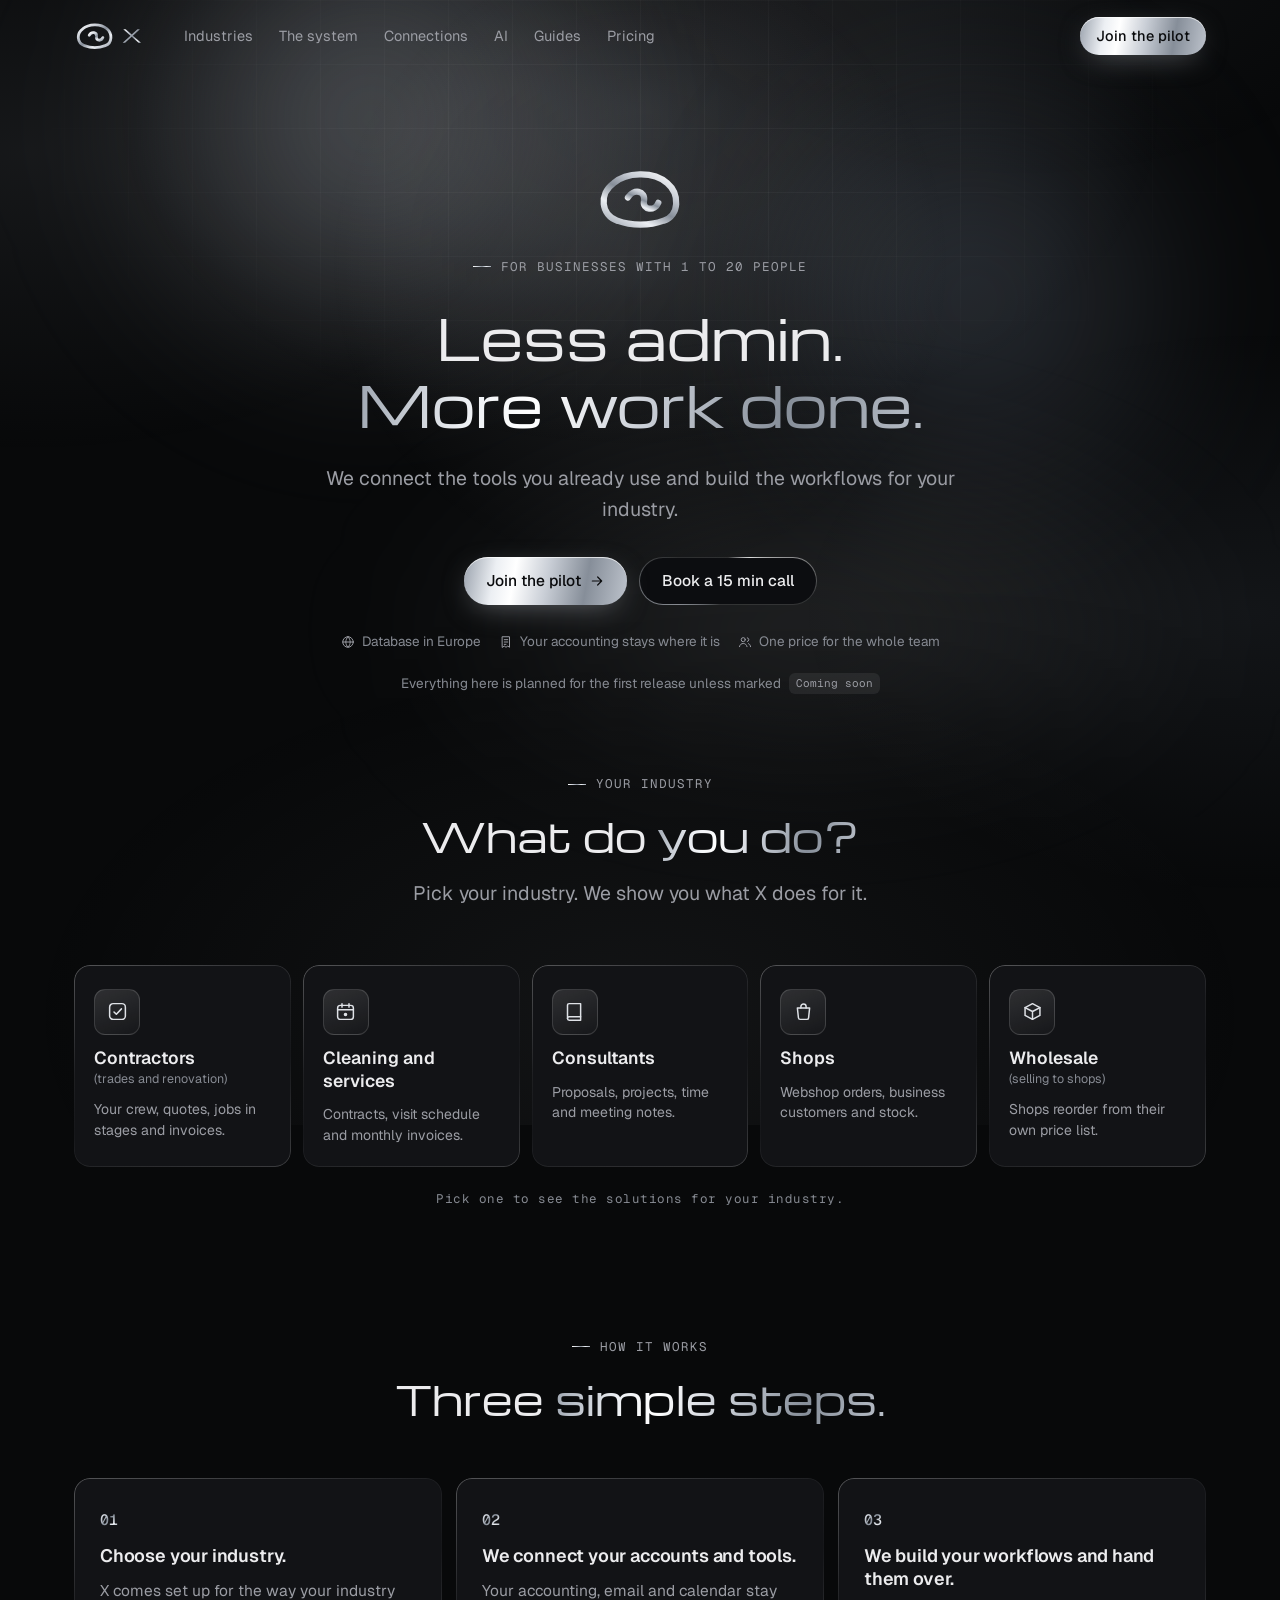
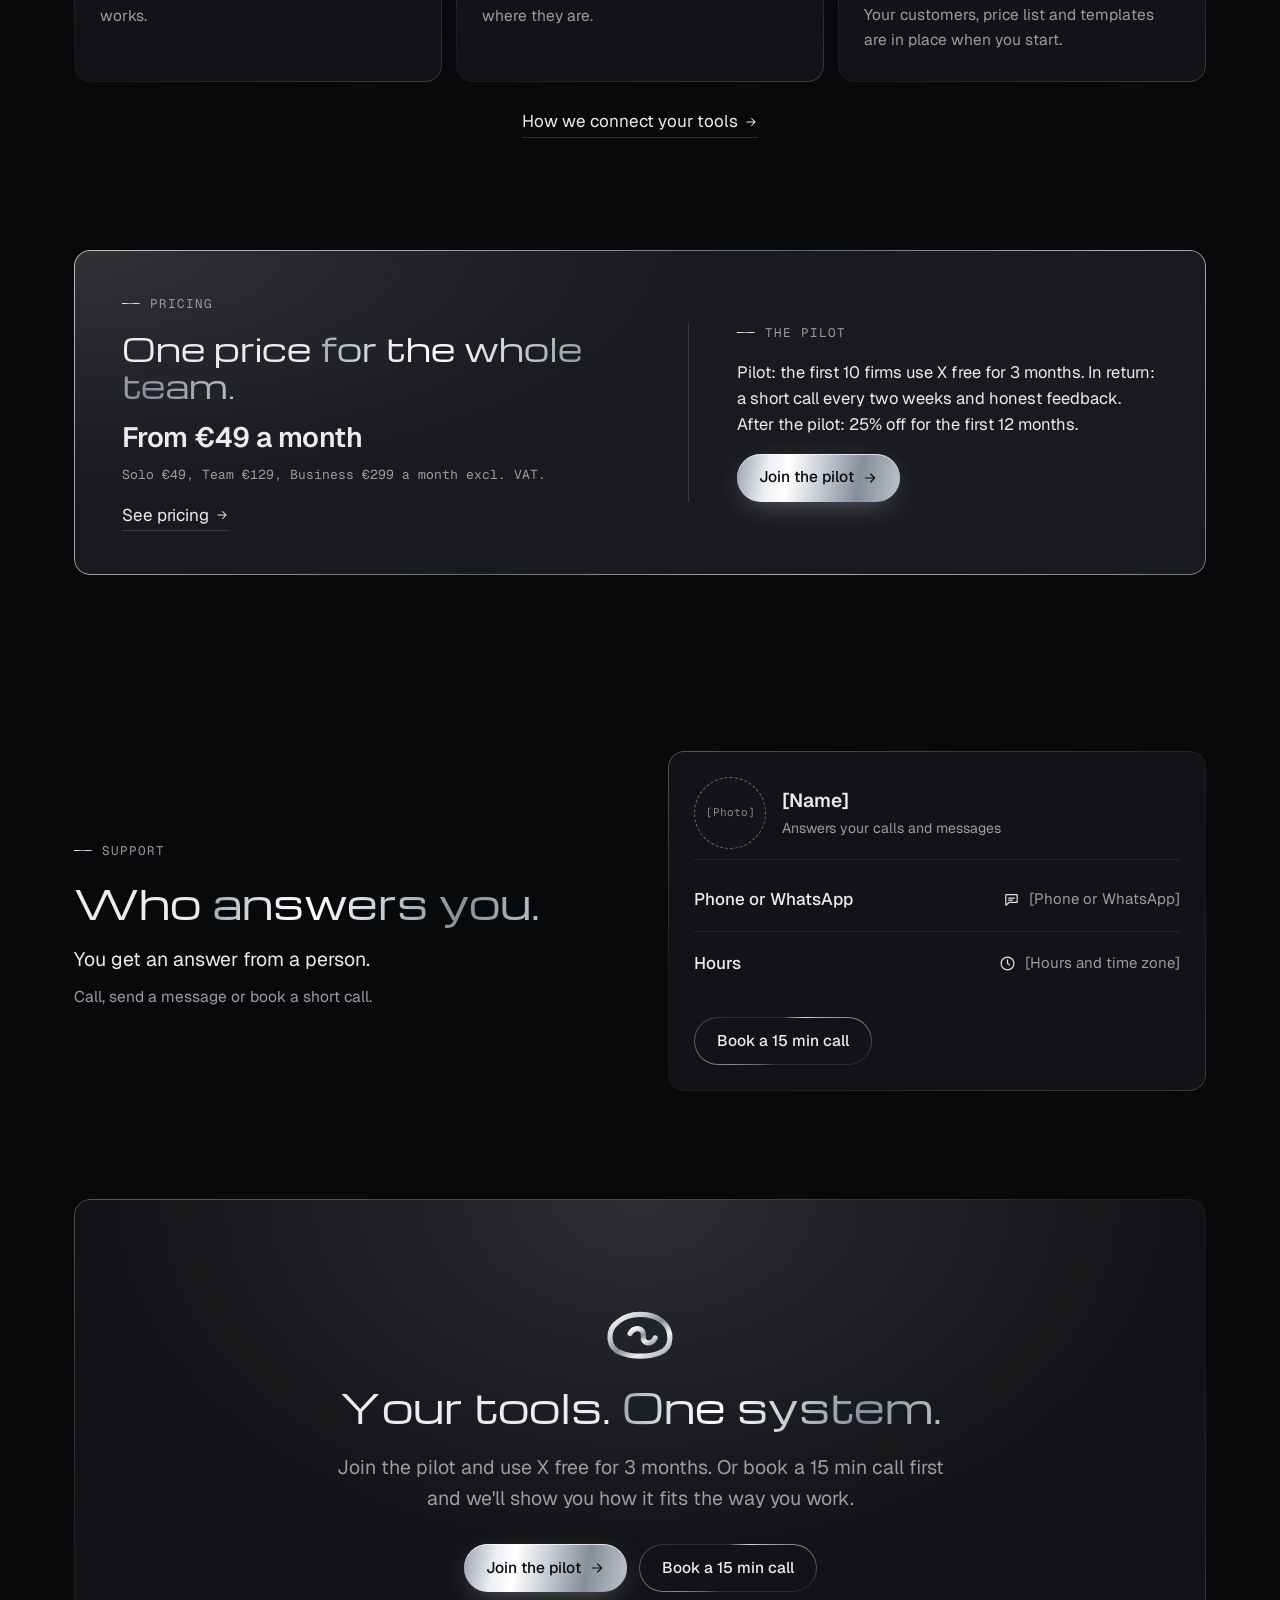
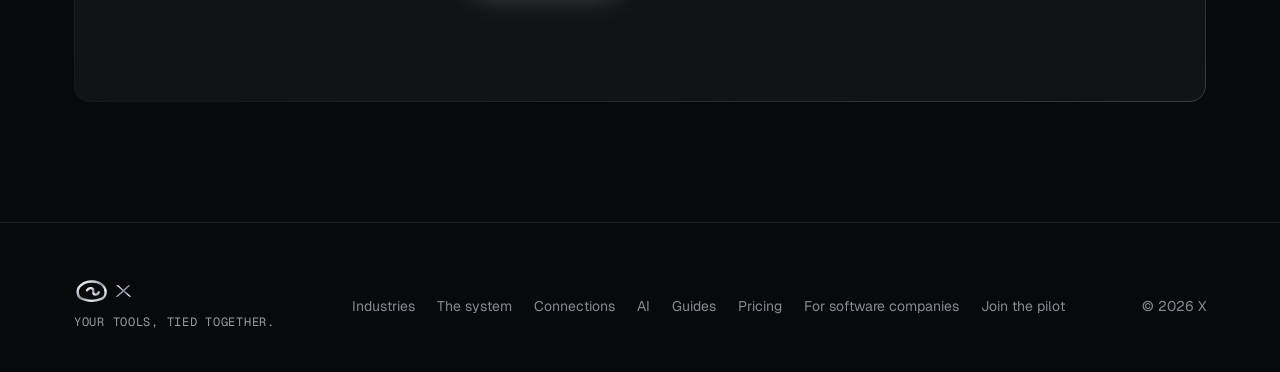
==== commit b716ef4b: "Lifandi verkflæði á síðunum, við byggjum verkflæðin, þýðing aðeins að beiðni Co-Authored-By: Claude " ====
--- a/index.html
+++ b/index.html
@@ -1,11 +1,11 @@
 <!DOCTYPE html>
 
-<html data-lysing-en="For firms with 1 to 20 people. Tasks to your crew in their language, quotes followed up, and the work diary, hours and invoices kept for you. One price for the whole team." data-titill-en="X: less admin, more work done" lang="en">
+<html data-lysing-en="For firms with 1 to 20 people. We connect the tools you already use and build the workflows for your industry: quotes followed up, jobs, hours and invoices. One price for the whole team." data-titill-en="X: less admin, more work done" lang="en">
 <head>
 <meta charset="utf-8"/>
 <meta content="width=device-width,initial-scale=1,viewport-fit=cover" name="viewport"/>
 <title>X: less admin, more work done</title>
-<meta content="For firms with 1 to 20 people. Tasks to your crew in their language, quotes followed up, and the work diary, hours and invoices kept for you. One price for the whole team." name="description"/>
+<meta content="For firms with 1 to 20 people. We connect the tools you already use and build the workflows for your industry: quotes followed up, jobs, hours and invoices. One price for the whole team." name="description"/>
 <meta content="#08090a" name="theme-color"/>
 <meta content="noindex" name="robots"/>
 <link href="assets/merki/favicon.svg" rel="icon" type="image/svg+xml"/>
@@ -13,6 +13,7 @@
 <link crossorigin="" href="https://fonts.gstatic.com" rel="preconnect"/>
 <link href="https://fonts.googleapis.com/css2?family=Geist:wght@400;500;600&amp;family=Geist+Mono:wght@400;500&amp;family=Michroma&amp;display=swap" rel="stylesheet"/>
 <link href="assets/css/site.css" rel="stylesheet"/>
+<link href="assets/css/flow.css" rel="stylesheet"/>
 <link href="assets/css/index.css" rel="stylesheet"/>
 </head>
 <body>
@@ -82,7 +83,7 @@
 
 <h1 class="ix-h1">Less admin.<br/> <span class="metal">More work done.</span></h1>
 
-<p class="lead">One simple system for your customers, jobs, crew and invoices. Set up for the way your industry works.</p>
+<p class="lead">We connect the tools you already use and build the workflows for your industry.</p>
 <div class="hero__cta">
 <a class="btn btn--metal" data-ix-cta="" href="pilot.html"><span>Join the pilot</span><svg><use href="#i-or"></use></svg></a>
 <a class="btn btn--ghost" href="pilot.html?call=1"><span>Book a 15 min call</span></a>
@@ -128,116 +129,23 @@
 </div>
 <ul class="ix-sols" data-l="sols"></ul>
 
+<!-- verkflæðið fyrir greinina: lifandi, úr flow.js. index.js skiptir um flæði þegar greinin breytist -->
+<div class="ix-wf">
 <div class="ix-try">
-<h3 data-l="dh">See it work</h3>
-<p data-l="dp"></p>
-</div>
-
-<!-- dæmi A: vinnuflokkurinn á sínu tungumáli (verktakar og ræstingar). Tilbúnar þýðingar, ekkert er sent -->
-<div class="cw-demo edge" hidden="" id="crew">
-<div class="cw-top">
-<p class="ix-ex"><i aria-hidden="true"></i><span>Example. The system is in development.</span></p>
-<span class="tag">Coming soon</span>
-</div>
-<div class="cw-langs">
-<div aria-labelledby="cw-own-l" class="cw-lang" role="group">
-<p class="cw-lang__l" id="cw-own-l">You write in</p>
-<div class="cw-pills">
-<button aria-pressed="true" class="cw-pill" data-cw-own="en" type="button">English</button>
-<button aria-pressed="false" class="cw-pill" data-cw-own="is" type="button">Icelandic</button>
-<button aria-pressed="false" class="cw-pill" data-cw-own="hr" type="button">Croatian</button>
-</div>
-</div>
-<div aria-labelledby="cw-wrk-l" class="cw-lang" role="group">
-<p class="cw-lang__l" id="cw-wrk-l">Marek reads in</p>
-<div class="cw-pills">
-<button aria-pressed="true" class="cw-pill" data-cw-wrk="pl" type="button">Polish</button>
-<button aria-pressed="false" class="cw-pill" data-cw-wrk="lt" type="button">Lithuanian</button>
-<button aria-pressed="false" class="cw-pill" data-cw-wrk="ro" type="button">Romanian</button>
-<button aria-pressed="false" class="cw-pill" data-cw-wrk="uk" type="button">Ukrainian</button>
-<button aria-pressed="false" class="cw-pill" data-cw-wrk="es" type="button">Spanish</button>
-</div>
-</div>
-</div>
-<div class="cw-play">
-
-<!-- síminn hjá eigandanum -->
-<div class="cw-col">
-<p class="ix-lbl"><span>Your phone</span></p>
-<div class="cw-phone">
-<div class="cw-screen">
-<div class="cw-head"><span class="cw-ava cw-ava--x"><img alt="" src="assets/merki/merki.svg"/></span><span><b>X</b><small>Crew chat</small></span><span class="cw-nat" data-cw-t="own-nat">English</span></div>
-<div class="cw-chat">
-<div class="cw-b cw-b--out"><span data-cw-t="task-own"></span><small class="cw-time" data-cw-t="t1"></small></div>
-<div class="cw-conf">
-<p class="cw-ask">Send to Marek in <span data-cw-t="wrk-name">Polish</span>, job <span data-cw-t="job"></span>?</p>
-<button class="cw-send" type="button"><svg aria-hidden="true"><use href="#i-hak"></use></svg><span>Send</span></button>
-<p class="cw-sent" tabindex="-1"><svg aria-hidden="true"><use href="#i-hak"></use></svg><span>Sent to Marek in <span data-cw-t="wrk-name">Polish</span></span></p>
-</div>
-<div class="cw-b cw-b--in" data-s="2">
-<small class="cw-tr">Marek · translated from <span data-cw-t="wrk-name">Polish</span></small>
-<span data-cw-t="start-own"></span>
-<small class="cw-orig"><b>Original</b> <span data-cw-t="start-wrk"></span></small>
-<small class="cw-time" data-cw-t="t2"></small>
-</div>
-<div class="cw-b cw-b--in" data-s="3">
-<small class="cw-tr">Marek · voice note, translated from <span data-cw-t="wrk-name">Polish</span></small>
-<span aria-hidden="true" class="cw-voice"><span class="cw-voice__p"><svg viewbox="0 0 24 24"><path d="M8 5v14l11-7z" fill="currentColor"></path></svg></span><span class="cw-wave"><i style="height:30%"></i><i style="height:60%"></i><i style="height:90%"></i><i style="height:50%"></i><i style="height:75%"></i><i style="height:35%"></i><i style="height:85%"></i><i style="height:55%"></i><i style="height:40%"></i><i style="height:70%"></i><i style="height:30%"></i><i style="height:60%"></i><i style="height:45%"></i><i style="height:25%"></i></span><small>0:12</small></span>
-<span data-cw-t="done-own"></span>
-<small class="cw-orig"><b>Original</b> <span data-cw-t="done-wrk"></span></small>
-<span class="cw-photo"><span>Photo: <span data-cw-t="photo"></span></span></span>
-<small class="cw-time" data-cw-t="t3"></small>
-</div>
-</div>
-</div>
-</div>
-</div>
-
-<!-- síminn hjá starfsmanninum -->
-<div class="cw-col">
-<p class="ix-lbl"><span>Marek's phone</span></p>
-<div class="cw-phone">
-<div class="cw-screen">
-<div class="cw-head"><span class="cw-ava" data-cw-t="ini">N</span><span><b data-cw-t="firm"></b><small>via X</small></span><span class="cw-nat" data-cw-t="wrk-nat">Polski</span></div>
-<div class="cw-chat">
-<p class="cw-empty">Marek gets the task here, in <span data-cw-t="wrk-name">Polish</span>, once you tap Send.</p>
-<div class="cw-b cw-b--in" data-s="1">
-<small class="cw-tr"><span data-cw-t="owner"></span> · translated from <span data-cw-t="own-name">English</span></small>
-<span data-cw-t="task-wrk"></span>
-<small class="cw-orig"><b>Original</b> <span data-cw-t="task-own"></span></small>
-<small class="cw-time" data-cw-t="t1"></small>
-</div>
-<div class="cw-b cw-b--out" data-s="2"><span data-cw-t="start-wrk"></span><small class="cw-time" data-cw-t="t2"></small></div>
-<div class="cw-b cw-b--out" data-s="3">
-<span aria-hidden="true" class="cw-voice"><span class="cw-voice__p"><svg viewbox="0 0 24 24"><path d="M8 5v14l11-7z" fill="currentColor"></path></svg></span><span class="cw-wave"><i style="height:30%"></i><i style="height:60%"></i><i style="height:90%"></i><i style="height:50%"></i><i style="height:75%"></i><i style="height:35%"></i><i style="height:85%"></i><i style="height:55%"></i><i style="height:40%"></i><i style="height:70%"></i><i style="height:30%"></i><i style="height:60%"></i><i style="height:45%"></i><i style="height:25%"></i></span><small>0:12</small></span>
-<span class="sr">Voice note: <span data-cw-t="done-wrk"></span></span>
-<span class="cw-photo"><span>Photo</span></span>
-<small class="cw-time" data-cw-t="t3"></small>
-</div>
-</div>
-</div>
-</div>
-</div>
-
-<!-- það sem gerist í X: dagbókin fyllist (línurnar koma úr GREINAR) -->
-<div class="cw-col cw-col--diary">
-<p class="ix-lbl"><img alt="" src="assets/merki/merki.svg"/><span>In your X</span></p>
-<div class="cw-diary">
-<div class="cw-diary__h"><span class="mod__ic"><svg><use href="#i-bok"></use></svg></span><span><b>Work diary</b><small>Fills in from Marek's messages</small></span></div>
-<dl data-cw-diary=""></dl>
-</div>
-</div>
-</div>
-<p aria-live="polite" class="sr" id="cw-say"></p>
-<div class="cw-foot"><button class="ix-reset" hidden="" type="button"><span>Start over</span></button></div>
-<div class="cw-notes">
-<p><svg aria-hidden="true"><use href="#i-spjall"></use></svg><span><b>On WhatsApp</b> once Meta approves X. Until then, a text message with a private link opens the task in the worker's language. No app and no login.</span></p>
-<p><svg aria-hidden="true"><use href="#i-hnottur"></use></svg><span><b>Languages:</b> these are examples. Each language pair is tested with native speakers before we offer it.</span></p>
-<p><svg aria-hidden="true"><use href="#i-skjoldur"></use></svg><span><b>You stay in charge.</b> You check each task before it goes out and approve the hours. X does not track where your workers are.</span></p>
-</div>
-</div>
-
-<!-- dæmi B: tilboð eða pöntun verður verk og reikningsdrög (ráðgjafar, verslanir, heildsala) -->
+<h3>Your workflow</h3>
+<p>We build it between the tools you already use. Tap a step to see what goes in and what comes out.</p>
+</div>
+<div class="xflow" data-flow="contractors-service" id="ix-flow"></div>
+<p class="fine ix-wf__fine">Example. Companies, people and amounts are made up. Nothing goes out until you approve it.</p>
+</div>
+
+<!-- litla dæmið, falið undir "Try it" -->
+<div class="ix-tryit">
+<button aria-controls="ix-tryit-p" aria-expanded="false" class="ix-tryit__b" type="button"><span data-l="dh">Try it</span><svg aria-hidden="true" fill="none" stroke="currentColor" stroke-linecap="round" stroke-linejoin="round" stroke-width="1.8" viewbox="0 0 24 24"><path d="M6 9l6 6 6-6"></path></svg></button>
+<div class="ix-tryit__p" hidden="" id="ix-tryit-p">
+<p class="ix-tryit__d" data-l="dp"></p>
+
+<!-- dæmið: tilboð, samningur eða pöntun verður verk og reikningsdrög (allar greinar) -->
 <div class="ix-demo edge" hidden="" id="ix-demo">
 <p class="ix-ex"><i aria-hidden="true"></i><span>Example. The system is in development.</span></p>
 <div class="ix-play">
@@ -297,6 +205,8 @@
 </div>
 <p aria-live="polite" class="sr" id="ix-say"></p>
 </div>
+</div>
+</div>
 
 <!-- áætlunin sem passar greininni -->
 <div class="ix-plan edge">
@@ -323,8 +233,8 @@
 </div>
 <div class="steps">
 <div class="step edge rv"><span class="step__n"><b>01</b></span><h3>Choose your industry.</h3><p>X comes set up for the way your industry works.</p></div>
-<div class="step edge rv"><span class="step__n"><b>02</b></span><h3>We connect the tools you already use.</h3><p>Your accounting, email and calendar stay where they are.</p></div>
-<div class="step edge rv"><span class="step__n"><b>03</b></span><h3>Start with your system ready.</h3><p>Your customers, price list and templates are in place when you start.</p></div>
+<div class="step edge rv"><span class="step__n"><b>02</b></span><h3>We connect your accounts and tools.</h3><p>Your accounting, email and calendar stay where they are.</p></div>
+<div class="step edge rv"><span class="step__n"><b>03</b></span><h3>We build your workflows and hand them over.</h3><p>Your customers, price list and templates are in place when you start.</p></div>
 </div>
 <p class="ix-how__more rv"><a class="tlink" href="tengingar.html"><span>How we connect your tools</span><svg><use href="#i-or"></use></svg></a></p>
 </div>
@@ -412,6 +322,7 @@
 </div>
 </footer>
 <script defer="" src="assets/js/site.js"></script>
+<script defer="" src="assets/js/flow.js"></script>
 <script defer="" src="assets/js/index.js"></script>
 </body>
 </html>
--- a/assets/css/flow.css
+++ b/assets/css/flow.css
@@ -0,0 +1,247 @@
+/* X: live workflow demo (assets/js/flow.js). Markup: <div class="xflow" data-flow="contractors-service"></div>
+   Everything is prefixed xf- so it never meets site.css. Load under site.css. */
+@property --xf-a{syntax:'<angle>';inherits:false;initial-value:0deg}
+@keyframes xf-spin{to{--xf-a:360deg}}
+
+.xflow{position:relative;width:100%;min-height:200px}
+.xf{position:relative;display:grid;grid-template-columns:auto minmax(0,1fr);border-radius:20px;background:#0b0c0e;box-shadow:0 40px 120px -40px rgba(0,0,0,.9),0 0 0 1px rgba(255,255,255,.1);overflow:hidden;overflow:clip;text-align:left;font-size:14px;line-height:1.45;color:var(--text)}
+
+/* ---------- top: name, caption, controls ---------- */
+.xf-name{grid-column:1;display:flex;align-items:center;gap:9px;padding:0 18px 0 20px;border-bottom:1px solid var(--line);background:#0b0c0e;white-space:nowrap;min-width:0}
+.xf-name > svg{width:16px;height:16px;color:#c9ced6;flex:none}
+.xf-name b{font-weight:600;font-size:14px;letter-spacing:-.01em}
+.xf-co{color:var(--dim);font-size:13px;overflow:hidden;text-overflow:ellipsis}
+.xf-name .tag{font-size:10px}
+.xf-bar{grid-column:2;position:relative;display:flex;align-items:center;gap:16px;min-height:58px;padding:9px 12px 9px 18px;border-bottom:1px solid var(--line);border-left:1px solid var(--line);background:#0b0c0e;z-index:6}
+.xf-cap{flex:1;min-width:0;display:flex;align-items:baseline;gap:12px;font-size:14.5px;line-height:1.35}
+.xf-cap__n{flex:none;font-family:var(--mono);font-size:11px;letter-spacing:.07em;text-transform:uppercase;color:var(--muted);white-space:nowrap}
+.xf-cap__t{min-width:0;color:#e9eaec}
+.xf-ctrl{flex:none;display:flex;align-items:center;gap:6px}
+.xf-state{display:inline-flex;align-items:center;gap:7px;margin-right:8px;font-family:var(--mono);font-size:10.5px;letter-spacing:.07em;text-transform:uppercase;color:var(--dim);white-space:nowrap}
+.xf-state i{width:7px;height:7px;border-radius:50%;background:var(--soon);transition:background .3s,box-shadow .3s}
+.xf.is-live .xf-state i{background:var(--ok);box-shadow:0 0 10px rgba(95,211,154,.7)}
+.xf.is-live .xf-state{color:var(--muted)}
+.xf-btn{width:34px;height:34px;padding:0;border-radius:10px;border:1px solid var(--line-2);background:rgba(255,255,255,.04);display:grid;place-items:center;cursor:pointer;color:var(--text);transition:background .2s,border-color .2s}
+.xf-btn:hover{background:rgba(255,255,255,.1);border-color:rgba(255,255,255,.24)}
+.xf-btn svg{width:15px;height:15px}
+.xf-btn--play{background:rgba(255,255,255,.1);border-color:rgba(236,239,243,.3)}
+.xf-btn--play .xf-i-pause{display:none}
+.xf.is-playing .xf-btn--play .xf-i-pause{display:block}
+.xf.is-playing .xf-btn--play .xf-i-play{display:none}
+.xf-prog{position:absolute;left:0;right:0;bottom:-1px;height:2px;pointer-events:none}
+.xf-prog i{display:block;height:100%;width:0;background:var(--metal);box-shadow:0 0 10px rgba(220,226,234,.45);transition:width .6s ease}
+
+/* ---------- canvas ---------- */
+.xf-canvas{grid-column:1/-1;position:relative;min-height:160px;background-color:#090a0c;background-image:radial-gradient(rgba(255,255,255,.085) 1px,transparent 1.4px);background-size:22px 22px;background-position:11px 11px}
+.xf-canvas::before{content:"";position:absolute;inset:0;background:radial-gradient(75% 85% at 50% 45%,transparent 45%,rgba(8,9,10,.7));pointer-events:none}
+.xf-wires{position:absolute;left:0;top:0;overflow:visible;z-index:0}
+.xf-w{fill:none;stroke:rgba(255,255,255,.17);stroke-width:1.6;transition:stroke .4s}
+.xf-w.is-done{stroke:rgba(214,219,226,.42)}
+.xf-w--alt{stroke:rgba(255,255,255,.13);stroke-dasharray:4 6}
+.xf-w--side{stroke:rgba(255,255,255,.2);stroke-dasharray:3 6}
+.xf-tr{fill:none;stroke:#eef0f3;stroke-width:2;stroke-linecap:round}
+.xf-port{fill:#0a0b0d;stroke:rgba(255,255,255,.3);stroke-width:1.4;transition:stroke .3s,fill .3s}
+.xf-port.is-on{stroke:#e6e9ee;fill:#e6e9ee}
+
+.xf-labels,.xf-fly{position:absolute;inset:0;pointer-events:none}
+.xf-labels{z-index:1}
+.xf-elab{position:absolute;left:0;top:0;font-family:var(--mono);font-size:10.5px;line-height:1.5;color:var(--muted);background:#0d0e11;border:1px solid rgba(255,255,255,.13);padding:0 7px;border-radius:999px;white-space:nowrap;opacity:0;transition:opacity .45s,color .3s,border-color .3s}
+.xf-elab.is-on{opacity:1}
+.xf-elab--cond{opacity:1;color:var(--dim);text-transform:lowercase}
+.xf-elab--cond.is-on{color:#f1f2f4;border-color:rgba(236,239,243,.45)}
+.xf-elab--side{opacity:1;color:var(--soon);border-style:dashed}
+
+.xf-fly{z-index:4}
+.xf-dot{position:absolute;left:0;top:0;width:10px;height:10px;border-radius:50%;background:#fff;box-shadow:0 0 0 3px rgba(255,255,255,.12),0 0 18px 4px rgba(225,230,236,.6);opacity:0}
+.xf-chip{position:absolute;left:0;top:0;font-family:var(--mono);font-size:11px;font-weight:500;line-height:20px;height:20px;color:#0a0b0d;background:var(--metal);padding:0 9px;border-radius:999px;white-space:nowrap;opacity:0;box-shadow:inset 0 1px 0 rgba(255,255,255,.7),0 6px 18px -6px rgba(0,0,0,.9)}
+
+/* ---------- nodes (canvas view: tile with the name under it) ---------- */
+.xf-nodes{position:absolute;inset:0;z-index:2}
+.xf-node{position:absolute;left:0;top:0;display:flex;flex-direction:column;align-items:center;gap:10px;margin:0;padding:0;background:none;border:0;border-radius:14px;cursor:pointer;text-align:center;color:inherit;font:inherit;-webkit-tap-highlight-color:transparent}
+.xf-node:focus-visible{outline:none}
+.xf-node:focus-visible .xf-node__tile{outline:2px solid #c9ced6;outline-offset:5px}
+.xf-node__box{position:relative;width:64px;height:64px;flex:none;display:grid;place-items:center}
+.xf-node__tile{position:relative;width:64px;height:64px;border-radius:16px;display:grid;place-items:center;background:linear-gradient(180deg,#18191d,#111215);border:1px solid rgba(255,255,255,.13);box-shadow:0 12px 26px -14px rgba(0,0,0,.95);transition:border-color .35s,box-shadow .35s,background .35s}
+.xf-node__tile > svg{width:26px;height:26px;color:#8e9199;transition:color .35s}
+.xf-node.is-trig .xf-node__tile{border-radius:32px 16px 16px 32px}
+.xf-node__bolt{position:absolute;left:-21px;top:50%;width:14px;height:14px;margin-top:-7px;color:var(--dim)}
+.xf-node__bolt svg{width:14px;height:14px}
+.xf-node.is-dec .xf-node__tile{width:50px;height:50px;border-radius:12px;transform:rotate(45deg)}
+.xf-node.is-dec .xf-node__tile > svg{transform:rotate(-45deg);width:22px;height:22px}
+.xf-node__ok{position:absolute;right:-5px;bottom:-5px;width:19px;height:19px;border-radius:50%;background:var(--metal);display:grid;place-items:center;box-shadow:0 0 0 3px #0a0b0d;transform:scale(0);transition:transform .35s cubic-bezier(.3,1.6,.5,1)}
+.xf-node__ok svg{width:11px;height:11px;color:#0a0b0d}
+.xf-node.is-dec .xf-node__ok{right:-1px;bottom:-1px}
+.xf-node__txt{display:grid;justify-items:center;gap:2px;min-width:0;max-width:100%}
+.xf-node__txt b{font-weight:500;font-size:13.5px;line-height:1.25;color:#c4c6cc;transition:color .35s}
+.xf-node__txt small{font-size:12px;line-height:1.3;color:var(--dim)}
+.xf-tag{display:inline-block;font-family:var(--mono);font-size:10px;line-height:1.6;padding:0 7px;border-radius:6px;white-space:nowrap;margin-top:5px;background:rgba(255,255,255,.07);color:var(--muted)}
+.xf-tag--ok{color:#f1f2f4;background:rgba(255,255,255,.04);box-shadow:inset 0 0 0 1px rgba(236,239,243,.38)}
+.xf-tag--alt{color:var(--dim)}
+
+.xf-node:hover .xf-node__tile{border-color:rgba(255,255,255,.3)}
+.xf-node.is-done .xf-node__tile{border-color:rgba(236,239,243,.34)}
+.xf-node.is-done .xf-node__tile > svg{color:#d9dce1}
+.xf-node.is-done .xf-node__txt b{color:var(--text)}
+.xf-node.is-done .xf-node__ok{transform:scale(1)}
+.xf-node.is-dec.is-done .xf-node__ok{transform:scale(1)}
+.xf-node.is-on .xf-node__tile{background:linear-gradient(180deg,#24262b,#16171b);border-color:#eceff3;box-shadow:0 0 0 4px rgba(236,239,243,.08),0 0 36px 4px rgba(214,220,228,.3),0 12px 26px -14px rgba(0,0,0,.95)}
+.xf-node.is-on .xf-node__tile > svg{color:#fff}
+.xf-node.is-on .xf-node__txt b{color:#fff}
+.xf-node.is-run .xf-node__tile{border-color:rgba(236,239,243,.4);box-shadow:0 0 26px 2px rgba(214,220,228,.18)}
+.xf-node.is-run .xf-node__tile::after{content:"";position:absolute;inset:-4px;border-radius:inherit;padding:2px;background:conic-gradient(from var(--xf-a),transparent 0deg,transparent 200deg,#fff 320deg,transparent 360deg);-webkit-mask:linear-gradient(#000 0 0) content-box,linear-gradient(#000 0 0);-webkit-mask-composite:xor;mask-composite:exclude;animation:xf-spin .8s linear infinite}
+.xf-node.is-alt{opacity:.5}
+.xf-node.is-alt .xf-node__tile,.xf-node.is-side .xf-node__tile{background:#0e0f12;border-style:dashed;border-color:rgba(255,255,255,.24)}
+.xf-node.is-side{opacity:.78}
+.xf-node.is-sel{opacity:1}
+.xf-node.is-sel .xf-node__tile{border-color:#c9ced6;box-shadow:0 0 0 4px rgba(201,206,214,.1),0 0 26px rgba(201,206,214,.18)}
+
+/* ---------- details: In, the step, Out ---------- */
+.xf-insp{grid-column:1/-1;border-top:1px solid var(--line);background:linear-gradient(180deg,#0f1013,#0b0c0e)}
+.xf-panels{display:grid}
+.xf-panel{grid-area:1/1;display:grid;grid-template-columns:minmax(0,1fr) minmax(0,1.05fr) minmax(0,1.3fr);visibility:hidden;opacity:0;transition:opacity .14s ease,visibility 0s linear .14s}
+.xf-panel.is-on{visibility:visible;opacity:1;transition:opacity .32s ease .14s,visibility 0s}
+.xf-pane{position:relative;min-width:0;padding:20px 22px 22px;border-left:1px solid var(--line)}
+.xf-pane > p{color:var(--muted);font-size:14px}
+.xf-pane--in{order:1;border-left:0}
+.xf-pane--node{order:2;background:rgba(255,255,255,.015)}
+.xf-pane--out{order:3}
+.xf-pane--node::before,.xf-pane--out::before{content:"";position:absolute;left:-6px;top:28px;width:10px;height:10px;border-top:1px solid rgba(255,255,255,.28);border-right:1px solid rgba(255,255,255,.28);background:#0e0f12;transform:rotate(45deg)}
+.xf-k{font-family:var(--mono);font-size:11px;letter-spacing:.08em;text-transform:uppercase;color:var(--dim);margin-bottom:8px}
+.xf-pane .xf-k{color:var(--dim)}
+.xf-k--sub{margin:12px 0 6px}
+.xf-ph{display:flex;align-items:center;gap:11px;margin-bottom:10px}
+.xf-ph__ic{width:34px;height:34px;flex:none;border-radius:10px;display:grid;place-items:center;background:linear-gradient(180deg,#24262b,#16171b);border:1px solid rgba(236,239,243,.5)}
+.xf-ph__ic svg{width:17px;height:17px;color:#fff}
+.xf-ph b{display:block;font-weight:600;font-size:15px;line-height:1.25;color:var(--text)}
+.xf-ph small{display:block;font-size:12.5px;color:var(--dim)}
+.xf-tags{display:flex;flex-wrap:wrap;gap:6px;margin:-2px 0 10px}
+.xf-tags .xf-tag{margin:0}
+.xf-pane .xf-does{color:#d6d7db;font-size:14px}
+.xf-pane .xf-note{margin-top:10px;font-size:12.5px;color:var(--dim);line-height:1.45;padding-left:10px;border-left:1px solid rgba(255,255,255,.14)}
+
+/* mocks */
+.xf-mock{margin-top:12px;font-size:13px}
+.xf-msg{max-width:360px;padding:10px 12px;border-radius:14px 14px 14px 4px;background:#17181c;border:1px solid var(--line);color:#d6d7db}
+.xf-msg--x{border-radius:14px 14px 4px 14px;background:#1d1e23;border-color:rgba(255,255,255,.12)}
+.xf-msg p{margin:0;line-height:1.45}
+.xf-msg__h{display:flex;align-items:center;gap:8px;margin-bottom:6px;font-family:var(--mono);font-size:10.5px;color:var(--dim);white-space:nowrap;min-width:0}
+.xf-msg__h b{font-family:var(--sans);font-weight:600;font-size:12.5px;color:var(--text)}
+.xf-msg__h span{overflow:hidden;text-overflow:ellipsis}
+.xf-voice{display:flex;align-items:center;gap:8px;margin:2px 0 8px}
+.xf-voice__b{width:24px;height:24px;flex:none;border-radius:50%;background:var(--metal);display:grid;place-items:center}
+.xf-voice__b svg{width:11px;height:11px;color:#0a0b0d;display:block}
+.xf-wave{display:flex;align-items:center;gap:2px;height:18px}
+.xf-wave i{display:block;width:2px;border-radius:1px;background:#9aa2ad}
+.xf-voice em{font-style:normal;font-family:var(--mono);font-size:11px;color:var(--dim)}
+.xf-photo{position:relative;height:70px;margin:0 0 8px;border-radius:10px;overflow:hidden;display:flex;align-items:flex-end;padding:6px;background-color:#2a2d33;background-image:linear-gradient(rgba(255,255,255,.07) 1px,transparent 1px),linear-gradient(90deg,rgba(255,255,255,.07) 1px,transparent 1px),linear-gradient(150deg,#41454d,#24262b 55%,#30333a);background-size:16px 16px,16px 16px,100% 100%}
+.xf-photo span{font-family:var(--mono);font-size:10px;color:#d6d7db;background:rgba(10,11,13,.72);padding:1px 7px;border-radius:6px}
+.xf-rows{border:1px solid var(--line);border-radius:12px;background:#121316;overflow:hidden;font-size:12.5px}
+.xf-row{display:flex;align-items:center;gap:10px;padding:8px 11px;border-top:1px solid var(--line);min-width:0}
+.xf-row:first-child{border-top:0}
+.xf-row__k{flex:none;font-family:var(--mono);font-size:11px;color:var(--dim)}
+.xf-row__t{flex:1;min-width:0;white-space:nowrap;overflow:hidden;text-overflow:ellipsis;color:#d6d7db}
+.xf-row__m{flex:none;font-family:var(--mono);font-size:11px;color:var(--muted)}
+.xf-row .tag{flex:none}
+.xf-card{border:1px solid var(--line);border-radius:12px;background:#121316;padding:10px 12px}
+.xf-card__h{display:block;font-weight:600;font-size:13px;margin-bottom:6px;color:var(--text)}
+.xf-card dl{margin:0;display:grid;gap:4px}
+.xf-card dl div{display:flex;gap:10px;justify-content:space-between;font-size:12.5px}
+.xf-card dt{color:var(--dim)}
+.xf-card dd{margin:0;color:#d6d7db;text-align:right}
+.xf-tiers{display:grid;grid-template-columns:repeat(3,minmax(0,1fr));gap:6px}
+.xf-tier{border:1px solid var(--line);border-radius:10px;background:#121316;padding:8px 9px;font-size:12px;transition:border-color .3s}
+.xf-tier b{display:block;font-size:12.5px;font-weight:600;color:var(--text)}
+.xf-tier small{display:block;color:var(--dim);font-size:11.5px;line-height:1.3;min-height:2.6em;margin:2px 0 4px}
+.xf-tier em{font-style:normal;font-family:var(--mono);font-size:12px;color:var(--text)}
+.xf-tier.is-pick{border-color:rgba(236,239,243,.6);background:#1a1b1f;box-shadow:0 0 20px rgba(214,220,228,.14)}
+.xf-mfoot{margin-top:8px;font-size:12px;color:var(--dim);display:flex;align-items:center;gap:8px}
+.xf-draft{border:1px solid var(--line-2);border-radius:12px;background:#131418;padding:10px 12px;color:#d6d7db}
+.xf-draft__h{display:flex;align-items:center;justify-content:space-between;gap:8px;margin-bottom:6px;font-family:var(--mono);font-size:11px;color:var(--dim)}
+.xf-draft__h .xf-tag{margin:0}
+.xf-draft p{margin:0;line-height:1.45}
+.xf-acts{display:flex;gap:6px;margin-top:10px}
+.xf-acts span{font-size:12px;border-radius:8px;padding:4px 10px;border:1px solid var(--line-2);color:var(--text)}
+.xf-acts span:first-child{background:var(--metal);color:#111;border-color:transparent;font-weight:500}
+.xf-inv{border:1px solid var(--line);border-radius:12px;background:#121316;padding:10px 12px}
+.xf-inv__h{display:block;font-weight:600;font-size:13px;margin-bottom:6px;color:var(--text)}
+.xf-inv__l{display:flex;justify-content:space-between;gap:12px;padding:4px 0;font-size:12.5px;color:#d6d7db;border-top:1px solid var(--line)}
+.xf-inv__l em{font-style:normal;font-family:var(--mono);font-size:12px;white-space:nowrap}
+.xf-inv__t{color:var(--text);font-weight:500}
+.xf-split{display:grid;gap:6px}
+.xf-split > div{display:flex;align-items:center;gap:10px;padding:7px 10px;border:1px solid var(--line);border-radius:10px;background:#121316;font-size:12.5px;color:var(--dim)}
+.xf-split > div.is-on{color:var(--text);border-color:rgba(236,239,243,.45)}
+.xf-split > div svg{width:14px;height:14px;margin-left:auto;color:#eceff3}
+.xf-cond{font-family:var(--mono);font-size:10.5px;padding:0 6px;border-radius:5px;background:rgba(255,255,255,.08);color:var(--muted);min-width:28px;text-align:center}
+
+/* ---------- tablets: name above the bar ---------- */
+@media (max-width:1060px){
+  .xf{grid-template-columns:minmax(0,1fr)}
+  .xf-name{grid-column:1;padding:12px 16px}
+  .xf-bar{grid-column:1;border-left:0}
+  .xf-panel{grid-template-columns:minmax(0,1fr) minmax(0,1fr)}
+  .xf-pane--node{order:0;grid-column:1/-1;border-left:0;border-bottom:1px solid var(--line)}
+  .xf-pane--node::before{display:none}
+  .xf-pane--in{order:1}
+  .xf-pane--out{order:2}
+}
+
+/* ---------- phones: one column, cards, details open under the active step ---------- */
+.xf.is-v{grid-template-columns:minmax(0,1fr)}
+.xf.is-v .xf-name{grid-column:1;padding:12px 14px;gap:8px}
+.xf.is-v .xf-co{display:none}
+.xf.is-v .xf-bar{grid-column:1;border-left:0;position:sticky;top:72px;z-index:8;display:grid;grid-template-columns:minmax(0,1fr) auto;align-items:center;gap:6px 10px;padding:9px 10px 11px 14px;background:rgba(11,12,14,.94);-webkit-backdrop-filter:blur(14px);backdrop-filter:blur(14px)}
+.xf.is-v .xf-cap{display:contents}
+.xf.is-v .xf-cap__n{grid-column:1;grid-row:1}
+.xf.is-v .xf-ctrl{grid-column:2;grid-row:1}
+.xf.is-v .xf-cap__t{grid-column:1/-1;grid-row:2;font-size:14px;line-height:1.4}
+.xf.is-v .xf-state{margin-right:4px}
+.xf.is-v .xf-state span{position:absolute;width:1px;height:1px;overflow:hidden;clip:rect(0 0 0 0)}
+.xf.is-v .xf-node{flex-direction:row;align-items:center;gap:12px;padding:10px 12px 10px 10px;background:linear-gradient(180deg,#15161a,#101114);border:1px solid rgba(255,255,255,.1);text-align:left;transition:border-color .35s,box-shadow .35s}
+.xf.is-v .xf-node__box,.xf.is-v .xf-node__tile{width:42px;height:42px}
+.xf.is-v .xf-node__tile{border-radius:11px}
+.xf.is-v .xf-node__tile > svg{width:20px;height:20px}
+.xf.is-v .xf-node.is-trig .xf-node__tile{border-radius:21px 11px 11px 21px}
+.xf.is-v .xf-node.is-dec .xf-node__tile{width:32px;height:32px;border-radius:8px}
+.xf.is-v .xf-node.is-dec .xf-node__tile > svg{width:16px;height:16px}
+.xf.is-v .xf-node__bolt{display:none}
+.xf.is-v .xf-node__ok{width:16px;height:16px;right:-4px;bottom:-4px}
+.xf.is-v .xf-node__ok svg{width:9px;height:9px}
+.xf.is-v .xf-node__txt{justify-items:start;flex:1}
+.xf.is-v .xf-node__txt b{font-size:14px}
+.xf.is-v .xf-node__txt small{font-size:12px}
+.xf.is-v .xf-node .xf-tag{position:absolute;top:-9px;right:10px;margin:0;background:#1a1b1f;box-shadow:inset 0 0 0 1px rgba(255,255,255,.12)}
+.xf.is-v .xf-node .xf-tag--ok{background:#15161a;box-shadow:inset 0 0 0 1px rgba(236,239,243,.38)}
+.xf.is-v .xf-node.is-on{border-color:rgba(236,239,243,.7);box-shadow:0 0 0 3px rgba(236,239,243,.06),0 0 30px rgba(214,220,228,.18)}
+.xf.is-v .xf-node.is-alt,.xf.is-v .xf-node.is-side{border-style:dashed;background:#0e0f12}
+.xf.is-v .xf-node.is-sel{border-color:#c9ced6}
+.xf.is-v .xf-node:focus-visible{outline:2px solid #c9ced6;outline-offset:3px}
+.xf.is-v .xf-node:focus-visible .xf-node__tile{outline:none}
+.xf.is-v .xf-elab{font-size:10px}
+
+.xf-insp.is-inline{position:absolute;left:0;top:0;z-index:3;border:1px solid rgba(236,239,243,.24);border-radius:14px;background:#111215;box-shadow:0 18px 40px -18px rgba(0,0,0,.95);transition:opacity .25s ease .12s,visibility 0s}
+.xf-insp.is-inline::before{content:"";position:absolute;top:-6px;left:var(--nx,50%);width:11px;height:11px;margin-left:-5.5px;background:#111215;border-left:1px solid rgba(236,239,243,.24);border-top:1px solid rgba(236,239,243,.24);transform:rotate(45deg)}
+.xf-insp.is-inline.is-closed{opacity:0;visibility:hidden;transition:opacity .15s ease,visibility 0s linear .15s}
+.xf-insp.is-inline .xf-panel{display:none;grid-template-columns:minmax(0,1fr);visibility:visible;opacity:1;transition:none}
+.xf-insp.is-inline .xf-panel.is-on{display:grid}
+.xf-insp.is-inline .xf-pane{border-left:0;border-top:1px solid var(--line);padding:12px 14px;background:none}
+.xf-insp.is-inline .xf-pane::before{display:none}
+.xf-insp.is-inline .xf-pane--node{order:0;border-top:0;border-bottom:0;padding-bottom:4px}
+.xf-insp.is-inline .xf-pane--in{order:1}
+.xf-insp.is-inline .xf-pane--out{order:2}
+.xf-insp.is-inline .xf-ph,.xf-insp.is-inline .xf-tags{display:none}
+.xf-insp.is-inline .xf-k{display:inline-block;margin:0 8px 4px 0}
+.xf-insp.is-inline .xf-msg{max-width:none}
+
+/* ---------- reduced motion: no packets, no spin, states still change step by step ---------- */
+@media (prefers-reduced-motion:reduce){
+  .xf *,.xf *::before,.xf *::after{transition:none!important;animation:none!important}
+  .xf-dot,.xf-chip{display:none}
+}
+
+/* ---------- flow.html: the picker ---------- */
+.xf-picks{display:flex;flex-wrap:wrap;justify-content:center;gap:8px;margin:0 auto 14px;max-width:900px}
+.xf-picks button{font:inherit;font-size:14px;line-height:1.2;padding:9px 15px;border-radius:999px;border:1px solid var(--line-2);background:rgba(255,255,255,.04);color:var(--muted);cursor:pointer;transition:background .2s,border-color .2s,color .2s}
+.xf-picks button:hover{background:rgba(255,255,255,.08);color:var(--text)}
+.xf-picks button[aria-pressed="true"]{background:rgba(255,255,255,.12);border-color:rgba(236,239,243,.5);color:#fff}
+.xf-demo{display:flex;justify-content:center;align-items:center;gap:8px;margin:0 0 24px;font-size:13.5px;color:var(--dim);text-align:center}
+@media (max-width:600px){.xf-picks button{font-size:13.5px;padding:8px 12px}}
--- a/assets/css/index.css
+++ b/assets/css/index.css
@@ -6,7 +6,7 @@
 .hero{padding-bottom:40px}
 
 /* falið þar til grein er valin */
-.ix-sol[hidden],.ix-try[hidden],.cw-demo[hidden],.ix-demo[hidden]{display:none}
+.ix-sol[hidden],.ix-try[hidden],.ix-demo[hidden]{display:none}
 
 /* ---------- 1. What do you do? ---------- */
 .sec.ix-pick{padding-top:40px;padding-bottom:40px}
@@ -65,6 +65,21 @@
 .ix-try{display:grid;gap:8px;justify-items:center;text-align:center;margin:64px auto 22px;max-width:640px}
 .ix-try h3{font-size:clamp(19px,1.8vw,22px)}
 .ix-try p{color:var(--muted);font-size:15.5px}
+
+/* verkflæðið fyrir greinina (flow.js) */
+.ix-wf{max-width:1180px;margin:0 auto}
+.ix-wf__fine{text-align:center;margin:14px auto 0}
+
+/* "Try it": litla dæmið, opnast undir verkflæðinu */
+.ix-tryit{max-width:1180px;margin:40px auto 0;text-align:center}
+.ix-tryit[hidden],.ix-tryit__p[hidden]{display:none}
+.ix-tryit__b{display:inline-flex;align-items:center;gap:10px;font:inherit;font-size:15px;font-weight:500;line-height:1.3;color:var(--text);padding:11px 18px;border-radius:999px;border:1px solid var(--line-2);background:rgba(255,255,255,.04);cursor:pointer;transition:background .2s,border-color .2s}
+.ix-tryit__b:hover{background:rgba(255,255,255,.08);border-color:rgba(236,239,243,.3)}
+.ix-tryit__b svg{width:16px;height:16px;flex:none;color:var(--muted);transition:transform .25s}
+.ix-tryit__b[aria-expanded="true"] svg{transform:rotate(180deg)}
+.ix-tryit__p{margin-top:20px;text-align:left}
+.ix-tryit__d{color:var(--muted);font-size:15.5px;text-align:center;max-width:640px;margin:0 auto 22px}
+@media (max-width:600px){.ix-tryit__b{font-size:14.5px;padding:10px 16px;max-width:100%;text-align:left}}
 
 .ix-demo{padding:28px;background:radial-gradient(90% 60% at 50% 0%,rgba(200,206,214,.08),transparent 60%),var(--surface)}
 .ix-ex{display:flex;align-items:center;gap:8px;font-family:var(--mono);font-size:12px;letter-spacing:.04em;color:var(--dim);margin-bottom:20px}
@@ -184,115 +199,8 @@
   .ix-checks{grid-template-columns:1fr}
 }
 
-/* ---------- Crew chat: verkefni á tungumáli hvers og eins (dæmi) ---------- */
-.cw-demo{padding:28px;background:radial-gradient(90% 60% at 50% 0%,rgba(200,206,214,.08),transparent 60%),var(--surface)}
-.cw-top{display:flex;align-items:center;justify-content:space-between;gap:10px 16px;flex-wrap:wrap;margin-bottom:18px}
-.cw-top .ix-ex{margin:0}
-.cw-langs{display:flex;flex-wrap:wrap;gap:18px 40px;margin-bottom:24px;padding-bottom:22px;border-bottom:1px solid var(--line)}
-.cw-lang__l{font-family:var(--mono);font-size:11.5px;letter-spacing:.07em;text-transform:uppercase;color:var(--muted);margin-bottom:10px}
-.cw-pills{display:flex;flex-wrap:wrap;gap:8px}
-.cw-pill{min-height:40px;padding:8px 15px;border-radius:999px;border:1px solid var(--line-2);background:rgba(255,255,255,.03);color:var(--muted);font-size:14px;cursor:pointer;transition:background .2s,border-color .2s,color .2s,transform .15s}
-.cw-pill:hover{background:rgba(255,255,255,.07);color:var(--text)}
-.cw-pill:active{transform:scale(.97)}
-.cw-pill[aria-pressed="true"]{color:var(--text);border-color:rgba(255,255,255,.55);background:radial-gradient(120% 120% at 0% 0%,rgba(200,206,214,.16),transparent 65%),var(--surface-2);box-shadow:0 0 0 1px rgba(255,255,255,.1)}
-
-.cw-play{display:grid;grid-template-columns:repeat(3,minmax(0,1fr));gap:22px;align-items:start}
-.cw-col{min-width:0}
-.cw-phone{border-radius:32px;padding:8px;background:linear-gradient(160deg,#34363c,#121316 40%,#1d1f23);box-shadow:0 30px 80px -40px rgba(0,0,0,.95),0 0 0 1px rgba(255,255,255,.12)}
-.cw-screen{position:relative;border-radius:25px;background:#0b0c0e;min-height:520px;display:flex;flex-direction:column;overflow:hidden}
-.cw-screen::before{content:"";position:absolute;top:7px;left:50%;width:64px;height:5px;margin-left:-32px;border-radius:5px;background:#23252a}
-.cw-head{display:flex;align-items:center;gap:10px;padding:20px 14px 12px;border-bottom:1px solid var(--line);background:#111215}
-.cw-head b{display:block;font-size:14px;font-weight:600;line-height:1.25}
-.cw-head small{display:block;font-size:11.5px;color:var(--dim)}
-.cw-ava{width:32px;height:32px;border-radius:50%;background:var(--metal);color:#111;display:grid;place-items:center;font-weight:600;font-size:13px;flex:none}
-.cw-ava--x{background:#1b1d22;border:1px solid var(--line-2)}
-.cw-ava--x img{width:20px}
-.cw-nat{margin-left:auto;font-family:var(--mono);font-size:10.5px;border:1px solid var(--line-2);border-radius:6px;padding:2px 7px;color:var(--muted);white-space:nowrap}
-.cw-chat{flex:1;display:flex;flex-direction:column;gap:10px;padding:14px 12px 16px}
-.cw-b{max-width:90%;padding:9px 11px 6px;border-radius:15px;font-size:13.5px;line-height:1.45;display:grid;gap:5px;overflow-wrap:anywhere}
-.cw-b--in{align-self:flex-start;background:#17181c;border:1px solid var(--line);border-bottom-left-radius:5px;color:#e6e7ea}
-.cw-b--out{align-self:flex-end;background:#2a2d33;border:1px solid rgba(255,255,255,.1);border-bottom-right-radius:5px;color:#f1f2f4}
-.cw-tr{font-family:var(--mono);font-size:10px;letter-spacing:.05em;text-transform:uppercase;color:var(--dim);line-height:1.4}
-.cw-orig{font-size:11.5px;line-height:1.45;color:var(--dim);border-top:1px solid var(--line);padding-top:5px}
-.cw-orig b{font-family:var(--mono);font-weight:400;font-size:10px;letter-spacing:.05em;text-transform:uppercase;margin-right:2px}
-.cw-time{justify-self:end;font-family:var(--mono);font-size:10px;color:var(--dim)}
-.cw-chat [data-s]:not(.on){display:none}
-.cw-chat [data-s].on{animation:msgInn .45s cubic-bezier(.2,.7,.2,1) both}
-/* staðfesting: ekkert fer út fyrr en eigandinn ýtir á Send */
-.cw-conf{display:grid;gap:9px;padding:10px 12px;border-radius:14px;border:1px dashed var(--line-2);font-size:13px;line-height:1.45;color:var(--muted)}
-.cw-send{display:flex;align-items:center;justify-content:center;gap:8px;height:44px;border-radius:999px;border:1px solid rgba(95,211,154,.55);background:rgba(95,211,154,.12);color:#eafff3;font-weight:500;font-size:15px;cursor:pointer;transition:background .2s,transform .15s}
-.cw-send svg{width:16px;height:16px;color:var(--ok)}
-.cw-send:hover{background:rgba(95,211,154,.2)}
-.cw-send:active{transform:scale(.98)}
-.cw-sent{display:none;align-items:center;gap:7px;font-size:12.5px;color:var(--ok);outline:0}
-.cw-sent svg{width:14px;height:14px;flex:none}
-.is-sent .cw-ask,.is-sent .cw-send{display:none}
-.is-sent .cw-sent{display:flex}
-.is-sent .cw-conf{border-style:solid;border-color:var(--line);padding:7px 12px}
-.cw-empty{margin:auto;padding:24px 10px;text-align:center;color:var(--dim);font-size:13px;line-height:1.5;max-width:230px}
-.is-sent .cw-empty{display:none}
-/* talskilaboð og mynd */
-.cw-voice{display:flex;align-items:center;gap:9px;min-width:190px}
-.cw-voice__p{width:28px;height:28px;border-radius:50%;background:rgba(255,255,255,.12);display:grid;place-items:center;flex:none}
-.cw-voice__p svg{width:12px;height:12px;color:#fff}
-.cw-wave{display:flex;align-items:center;gap:3px;height:22px;flex:1}
-.cw-wave i{flex:1;max-width:4px;border-radius:2px;background:rgba(255,255,255,.5)}
-.cw-voice small{font-family:var(--mono);font-size:10.5px;color:var(--dim)}
-.cw-photo{display:flex;align-items:flex-end;height:86px;border-radius:10px;padding:6px 8px;font-family:var(--mono);font-size:10.5px;color:#d6d7db;background:linear-gradient(180deg,transparent 45%,rgba(0,0,0,.55)),repeating-linear-gradient(135deg,#2a2c31 0 12px,#212327 12px 24px);border:1px solid var(--line)}
-.cw-photo--sm{height:58px;width:120px}
-
-/* dagbókin */
-.cw-diary{border-radius:18px;background:#131418;border:1px dashed var(--line-2);padding:16px 16px 8px;transition:border-color .4s,background .4s,box-shadow .4s}
-.is-sent .cw-diary{border-style:solid;border-color:var(--line)}
-.is-done .cw-diary{border-color:rgba(255,255,255,.32);background:radial-gradient(120% 70% at 0% 0%,rgba(200,206,214,.1),transparent 60%),#15161a;box-shadow:0 14px 40px -24px rgba(200,206,214,.35)}
-.cw-diary__h{display:grid;grid-template-columns:38px minmax(0,1fr);gap:12px;align-items:center;padding-bottom:12px}
-.cw-diary__h .mod__ic{margin:0;width:38px;height:38px}
-.cw-diary__h .mod__ic svg{width:17px;height:17px}
-.cw-diary__h b{display:block;font-weight:500;font-size:15px}
-.cw-diary__h small{display:block;color:var(--muted);font-size:13px}
-.cw-diary dl{margin:0}
-.cw-row{display:grid;grid-template-columns:70px minmax(0,1fr);gap:12px;padding:9px 0;border-top:1px solid var(--line);font-size:14px;line-height:1.45}
-.cw-row dt{font-family:var(--mono);font-size:10.5px;letter-spacing:.07em;text-transform:uppercase;color:var(--dim);padding-top:3px}
-.cw-row dd{margin:0;color:var(--text);min-width:0}
-.cw-row b{font-weight:500}
-.cw-row .tag{margin-left:4px;vertical-align:1px}
-.cw-wait{color:var(--dim)}
-.cw-row:not(.on) .cw-val{display:none}
-.cw-row.on .cw-wait{display:none}
-.cw-row.on .cw-val{display:inline-block;animation:msgInn .45s cubic-bezier(.2,.7,.2,1) both}
-
-.cw-foot{display:flex;justify-content:center;margin-top:14px}
-.cw-foot:has(.ix-reset[hidden]){display:none}
-.cw-notes{display:grid;grid-template-columns:repeat(3,minmax(0,1fr));gap:14px 26px;margin-top:24px;padding-top:22px;border-top:1px solid var(--line)}
-.cw-notes p{display:flex;gap:10px;align-items:flex-start;font-size:14px;line-height:1.55;color:var(--muted)}
-.cw-notes svg{width:16px;height:16px;flex:none;margin-top:3px;color:#dfe2e7}
-.cw-notes b{color:var(--text);font-weight:500}
-
-@media (max-width:1060px){
-  .cw-play{grid-template-columns:repeat(2,minmax(0,1fr))}
-  .cw-col--diary{grid-column:1/-1}
-  .cw-notes{grid-template-columns:minmax(0,1fr)}
-}
-@media (max-width:720px){
-  .cw-demo{padding:18px 14px}
-  .cw-play{grid-template-columns:minmax(0,1fr);gap:26px}
-  .cw-col{max-width:420px;width:100%;margin:0 auto}
-  .cw-screen{min-height:0}
-  .cw-langs{gap:16px}
-  .cw-pill{padding:8px 13px;font-size:13.5px}
-}
-@media (prefers-reduced-motion:reduce){
-  .cw-chat [data-s].on,.cw-row[data-s].on .cw-val{animation:none}
-}
-
-/* gátlisti í dagbókinni (ræstingar) */
-.cw-list{list-style:none;margin:0;padding:0;display:grid;gap:4px}
-.cw-list li{display:flex;gap:8px;align-items:flex-start}
-.cw-list svg{width:14px;height:14px;flex:none;margin-top:4px;color:var(--ok)}
-#crew{scroll-margin-top:84px}
-
 /* áætlunin sem passar greininni */
-.ix-plan{display:flex;align-items:center;justify-content:space-between;gap:20px 32px;flex-wrap:wrap;margin:22px auto 0;padding:24px 28px;background:radial-gradient(90% 140% at 0% 0%,rgba(200,206,214,.1),transparent 60%),var(--surface)}
+.ix-plan{display:flex;align-items:center;justify-content:space-between;gap:20px 32px;flex-wrap:wrap;margin:36px auto 0;padding:24px 28px;background:radial-gradient(90% 140% at 0% 0%,rgba(200,206,214,.1),transparent 60%),var(--surface)}
 .ix-plan__t{display:grid;gap:4px}
 .ix-plan__k{font-family:var(--mono);font-size:11.5px;letter-spacing:.07em;text-transform:uppercase;color:var(--dim)}
 .ix-plan__n{display:flex;align-items:baseline;gap:12px;flex-wrap:wrap}
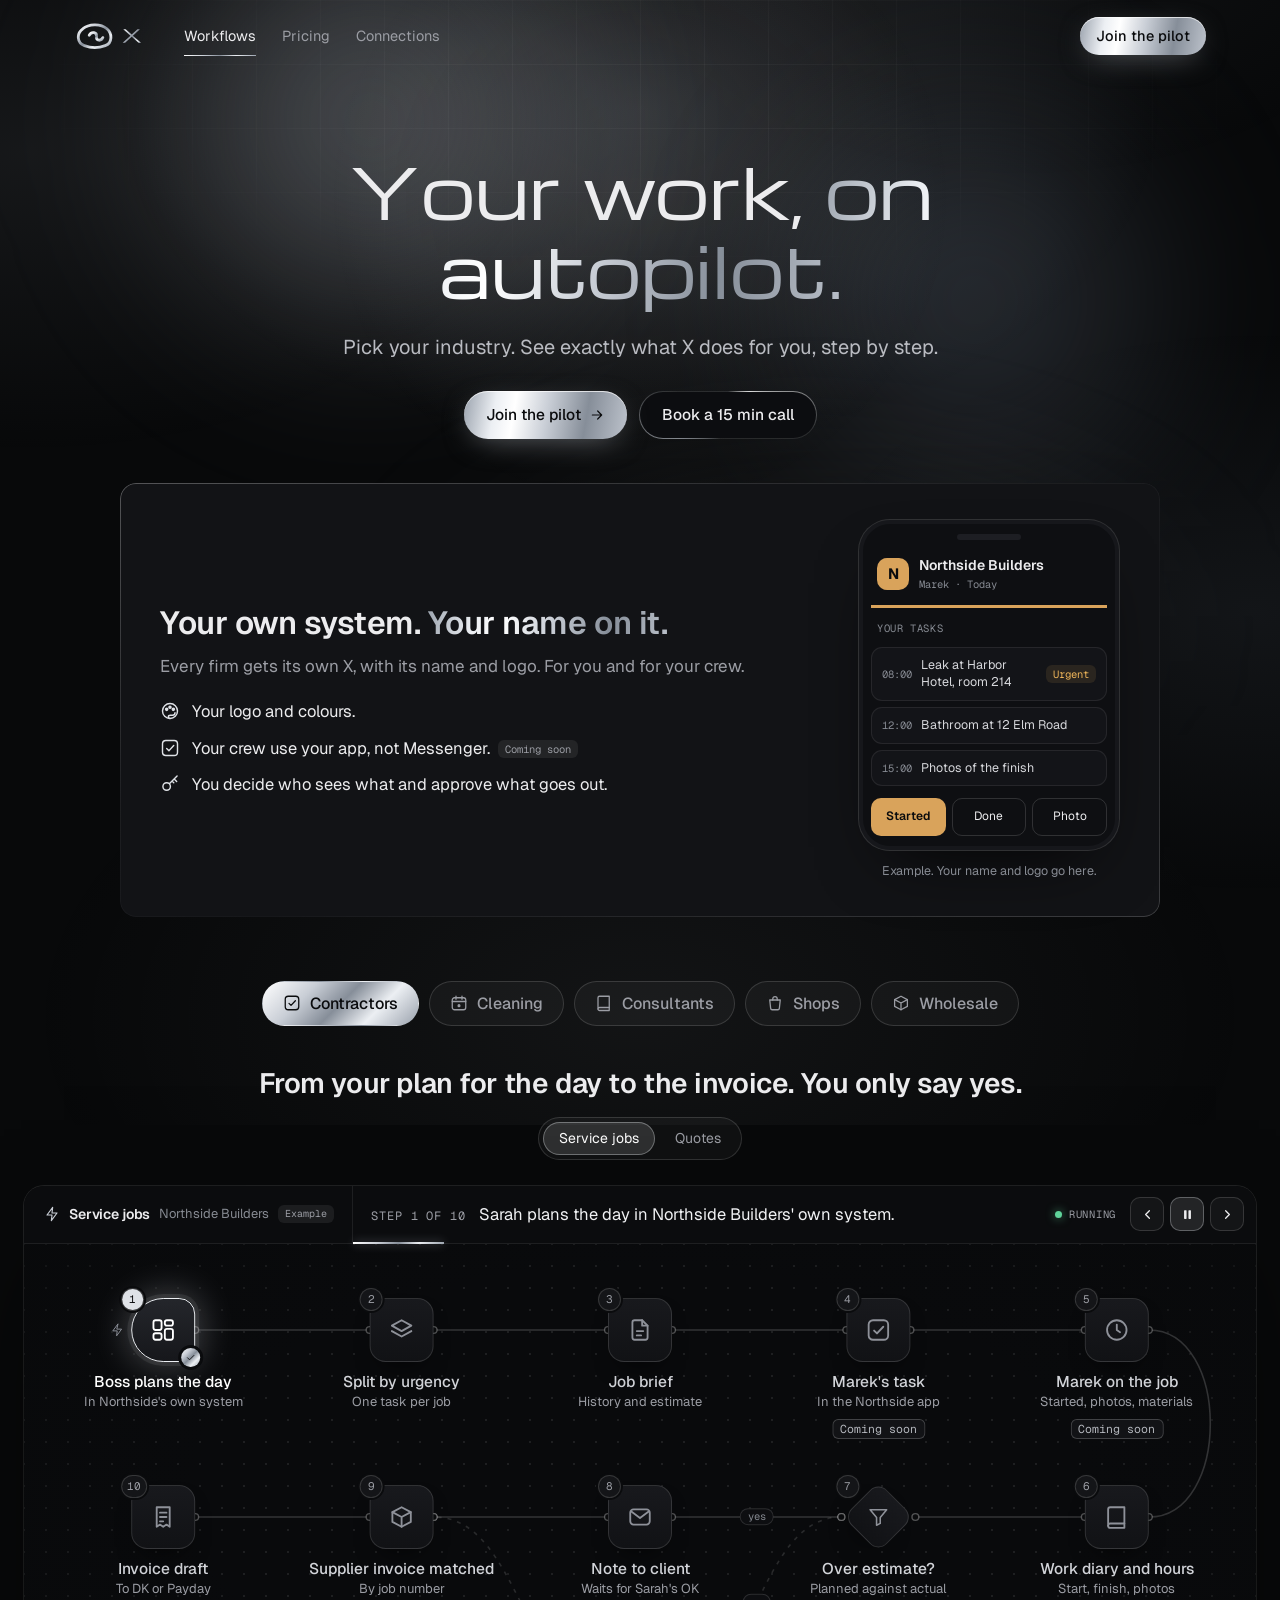
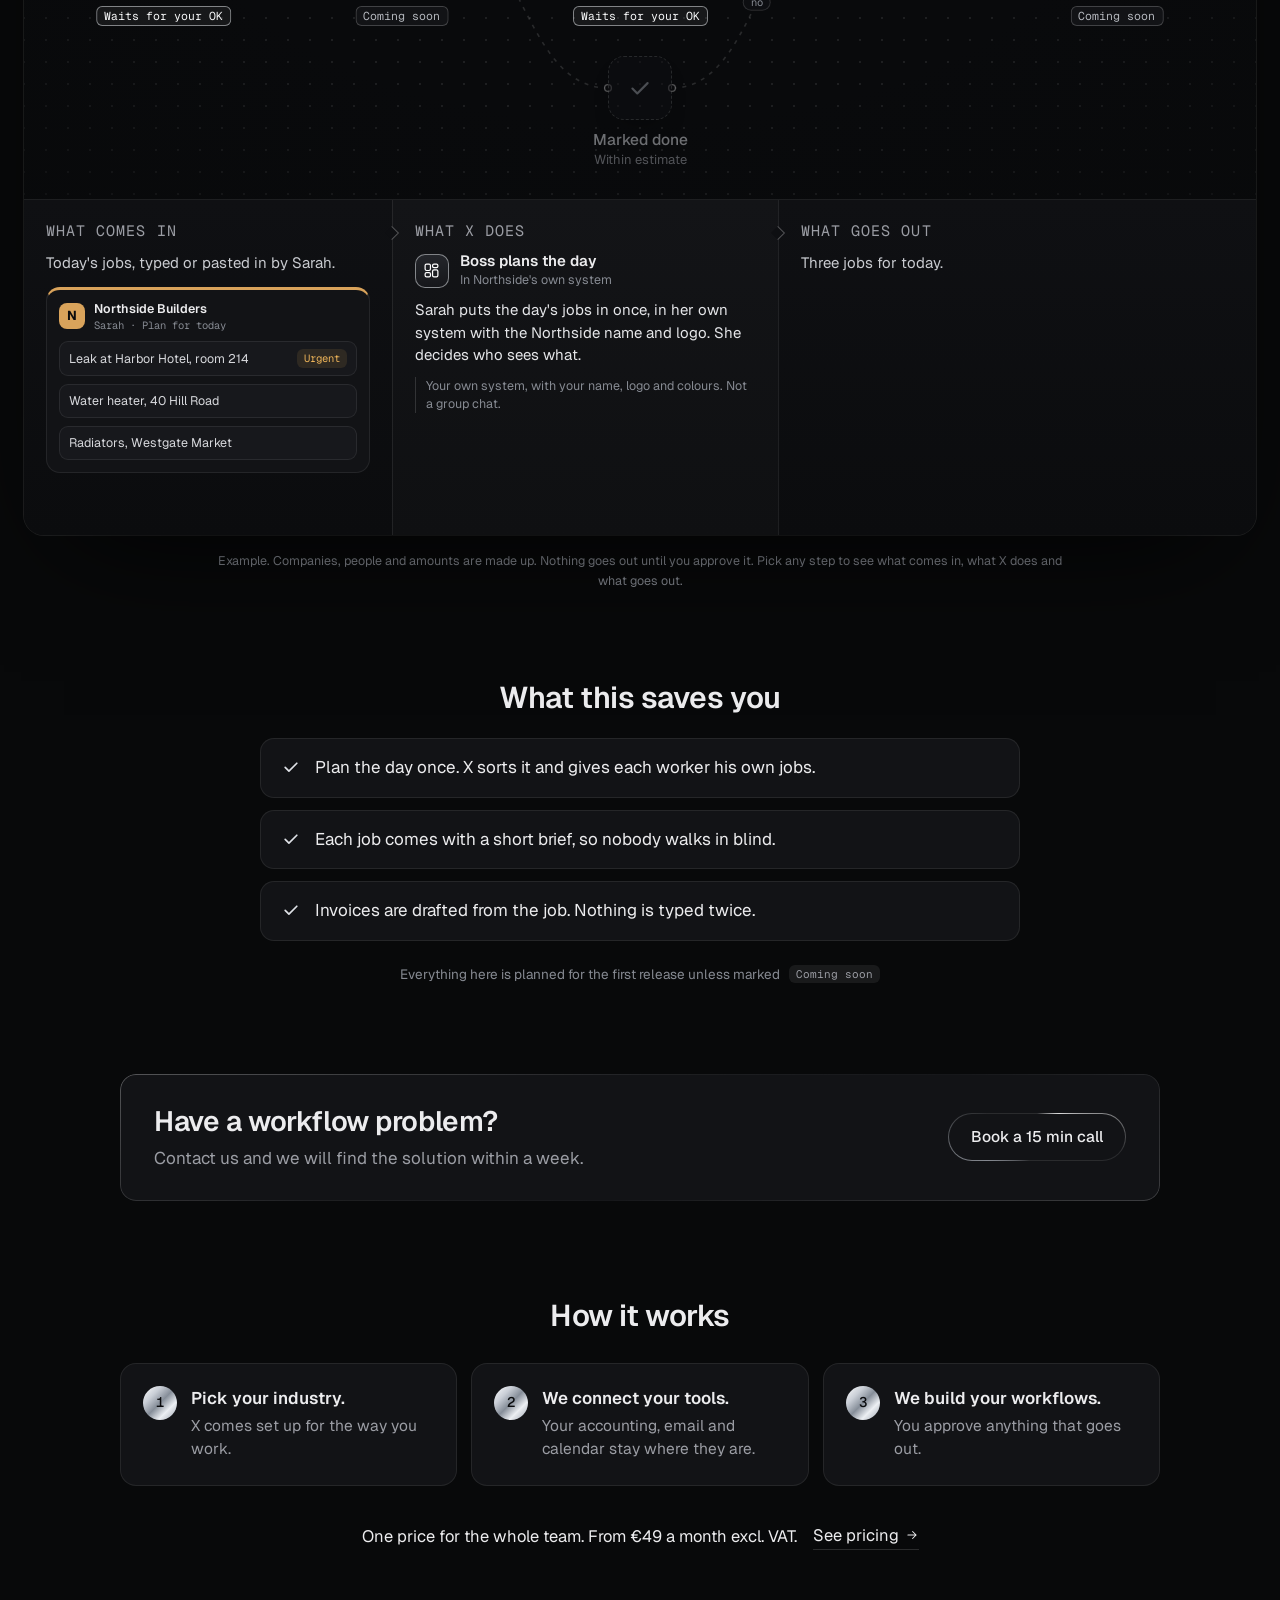
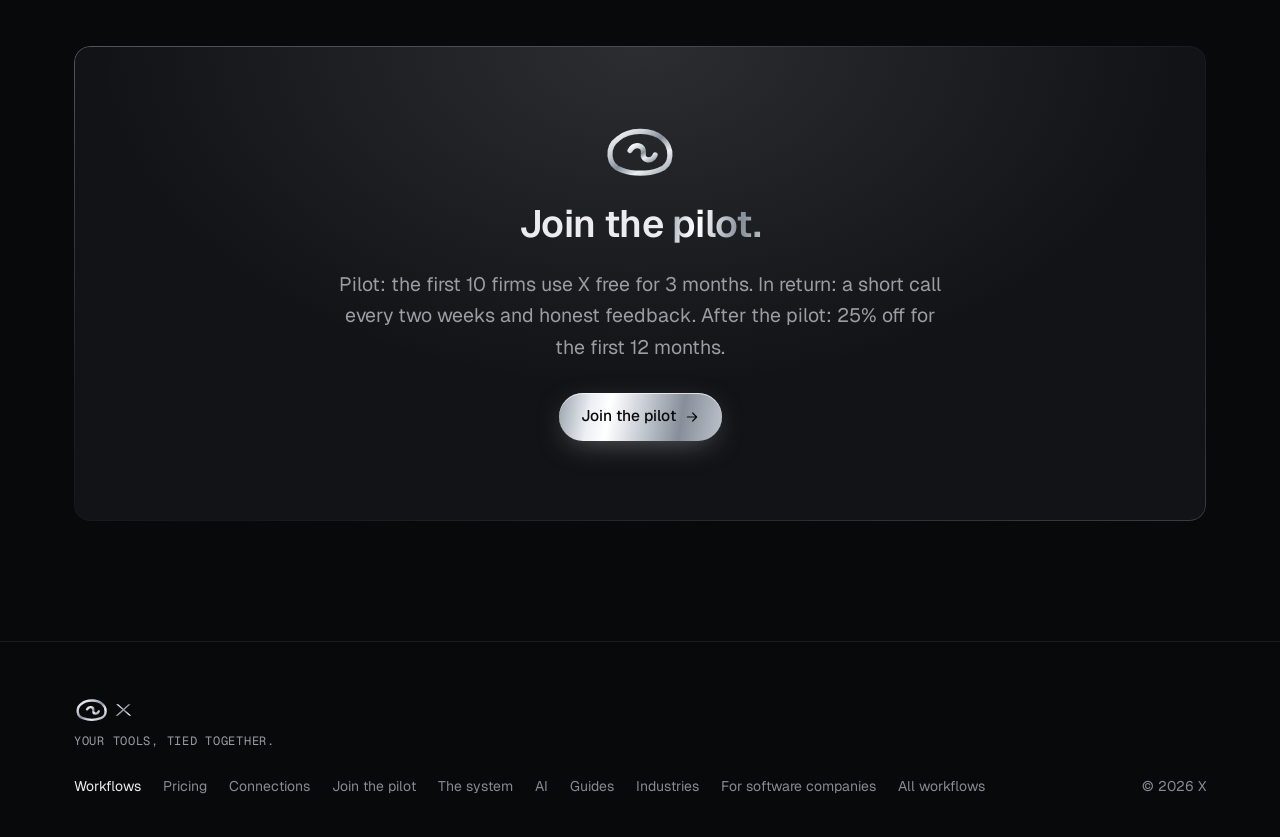
==== commit 39beb15a: "Einfaldari vefur: verkflæðin í miðjunni, eigið kerfi með merki, vandamál í vinnuflæði Co-Authored-By" ====
--- a/index.html
+++ b/index.html
@@ -1,11 +1,11 @@
 <!DOCTYPE html>
 
-<html data-lysing-en="For firms with 1 to 20 people. We connect the tools you already use and build the workflows for your industry: quotes followed up, jobs, hours and invoices. One price for the whole team." data-titill-en="X: less admin, more work done" lang="en">
+<html data-lysing-en="Pick your industry and see exactly what X does for you, step by step. We connect the tools you already use and build the workflows between them. One price for the whole team." data-titill-en="X: your work, on autopilot" lang="en">
 <head>
 <meta charset="utf-8"/>
 <meta content="width=device-width,initial-scale=1,viewport-fit=cover" name="viewport"/>
-<title>X: less admin, more work done</title>
-<meta content="For firms with 1 to 20 people. We connect the tools you already use and build the workflows for your industry: quotes followed up, jobs, hours and invoices. One price for the whole team." name="description"/>
+<title>X: your work, on autopilot</title>
+<meta content="Pick your industry and see exactly what X does for you, step by step. We connect the tools you already use and build the workflows between them. One price for the whole team." name="description"/>
 <meta content="#08090a" name="theme-color"/>
 <meta content="noindex" name="robots"/>
 <link href="assets/merki/favicon.svg" rel="icon" type="image/svg+xml"/>
@@ -57,14 +57,11 @@
 <!-- ============ HAUS: eins á öllum síðum. aria-current="page" á tengil síðunnar sem er opin ============ -->
 <header class="nav">
 <div class="wrap nav__in">
-<a aria-current="page" class="brand" href="index.html"><img alt="X" class="brand__logo" height="28" src="assets/merki/x-logo-malmur.svg" width="70"/></a>
+<a class="brand" href="index.html"><img alt="X" class="brand__logo" height="28" src="assets/merki/x-logo-malmur.svg" width="70"/></a>
 <nav aria-label="Menu" class="nav__links" id="valmynd">
-<a href="industries.html"><span>Industries</span></a>
-<a href="kerfid.html"><span>The system</span></a>
+<a aria-current="page" href="index.html"><span>Workflows</span></a>
+<a href="verd.html"><span>Pricing</span></a>
 <a href="tengingar.html"><span>Connections</span></a>
-<a href="gervigreind.html"><span>AI</span></a>
-<a href="leidbeiningar.html"><span>Guides</span></a>
-<a href="verd.html"><span>Pricing</span></a>
 </nav>
 <div class="nav__right">
 <a class="btn btn--metal btn--sm nav__cta" href="pilot.html"><span>Join the pilot</span></a>
@@ -73,229 +70,118 @@
 </div>
 </header>
 <main id="efni" tabindex="-1">
-<!-- ============ HETJA ============ -->
-<section class="hero">
+<!-- ============ HETJA: fyrirsögn, ein lína og hnapparnir ============ -->
+<section class="hero ix-hero">
 <div aria-hidden="true" class="hero__fx"><i class="b1"></i><i class="b2"></i><i class="b3"></i><span class="spot"></span></div>
 <div class="wrap">
 <div class="hero__in">
-<svg aria-hidden="true" class="hero__mark" fill="none" viewbox="8 7 103 70"><defs><lineargradient id="hm" x1="0" x2="1" y1="0" y2="1"><stop offset="0" stop-color="#ffffff"></stop><stop offset=".28" stop-color="#c9ced6"></stop><stop offset=".5" stop-color="#868e99"></stop><stop offset=".72" stop-color="#eceff3"></stop><stop offset="1" stop-color="#9aa2ad"></stop><animatetransform attributename="gradientTransform" dur="9s" repeatcount="indefinite" type="rotate" values="0 .5 .5;360 .5 .5"></animatetransform></lineargradient></defs><g stroke="url(#hm)" stroke-linecap="round" stroke-linejoin="round" stroke-width="7"><path class="hm-heili" d="M34 66 C16 60 13 36 30 24 C44 12 74 10 90 24 C104 36 104 60 86 66 C70 72 50 72 34 66 Z" pathlength="1"></path><path class="hm-s" d="M46 40 C52 30 66 32 64 44 C62 54 76 56 80 46" pathlength="1"></path></g></svg>
-<p class="kicker"><span>For businesses with 1 to 20 people</span></p>
-
-<h1 class="ix-h1">Less admin.<br/> <span class="metal">More work done.</span></h1>
-
-<p class="lead">We connect the tools you already use and build the workflows for your industry.</p>
+<h1 class="ix-h1">Your work, <span class="metal">on autopilot.</span></h1>
+<p class="lead">Pick your industry. See exactly what X does for you, step by step.</p>
 <div class="hero__cta">
 <a class="btn btn--metal" data-ix-cta="" href="pilot.html"><span>Join the pilot</span><svg><use href="#i-or"></use></svg></a>
 <a class="btn btn--ghost" href="pilot.html?call=1"><span>Book a 15 min call</span></a>
 </div>
-<p class="hero__note">
-<span><svg><use href="#i-hnottur"></use></svg><span>Database in Europe</span></span>
-<span><svg><use href="#i-reikningur"></use></svg><span>Your accounting stays where it is</span></span>
-<span><svg><use href="#i-folk"></use></svg><span>One price for the whole team</span></span>
-</p>
+</div>
+</div>
+</section>
+<!-- ============ VERKFLÆÐIÐ: greinarnar (flow.js les data-xflow-ind), ein setning, striginn ============ -->
+<section aria-labelledby="ix-wf-h" class="ix-wf" id="workflow">
+<!-- eigið kerfi: nafn og merki fyrirtækisins, síminn fylgir greininni (OWN í index.js) -->
+<div class="wrap">
+<div aria-labelledby="ix-own-h" class="ix-own edge rv" role="region">
+<div class="ix-own__txt">
+<h2 class="ix-own__h" id="ix-own-h">Your own system. <span class="metal">Your name on it.</span></h2>
+<p class="ix-own__lead">Every firm gets its own X, with its name and logo. For you and for your crew.</p>
+<ul class="ix-own__pts">
+<li><svg aria-hidden="true"><use href="#i-pensill"></use></svg><span>Your logo and colours.</span></li>
+<li><svg aria-hidden="true"><use href="#i-verk"></use></svg><span>Your crew use your app, not Messenger. <span class="tag">Coming soon</span></span></li>
+<li><svg aria-hidden="true"><use href="#i-lykill"></use></svg><span>You decide who sees what and approve what goes out.</span></li>
+</ul>
+</div>
+<div class="ix-own__vis">
+<div aria-hidden="true" class="ix-phone" data-ix-phone="" inert="" style="--brand:#d9a35b">
+<span class="ix-phone__notch"></span>
+<div class="ix-phone__top"><span class="ix-phone__logo" data-ix-p="mark">N</span><span><b data-ix-p="co">Northside Builders</b><small data-ix-p="who">Marek · Today</small></span></div>
+<p class="ix-phone__k">Your tasks</p>
+<ul class="ix-phone__list" data-ix-p="list">
+<li><small>08:00</small><span>Leak at Harbor Hotel, room 214</span><i class="tag tag--warn">Urgent</i></li>
+<li><small>12:00</small><span>Bathroom at 12 Elm Road</span></li>
+<li><small>15:00</small><span>Photos of the finish</span></li>
+</ul>
+<div class="ix-phone__acts"><span class="is-main">Started</span><span>Done</span><span>Photo</span></div>
+</div>
+<p class="fine ix-own__fine">Example. Your name and logo go here.</p>
+</div>
+</div>
+</div>
+<div class="wrap">
+<div aria-label="Your industry" class="xf-chips" data-xflow-ind="ix-flow" role="group">
+<button aria-pressed="true" data-ind="contractors" type="button"><svg aria-hidden="true"><use href="#i-verk"></use></svg><span>Contractors</span></button>
+<button aria-pressed="false" data-ind="cleaning" type="button"><svg aria-hidden="true"><use href="#i-dagatal"></use></svg><span>Cleaning</span></button>
+<button aria-pressed="false" data-ind="consultants" type="button"><svg aria-hidden="true"><use href="#i-bok"></use></svg><span>Consultants</span></button>
+<button aria-pressed="false" data-ind="shops" type="button"><svg aria-hidden="true"><use href="#i-verslun"></use></svg><span>Shops</span></button>
+<button aria-pressed="false" data-ind="wholesale" type="button"><svg aria-hidden="true"><use href="#i-vorur"></use></svg><span>Wholesale</span></button>
+</div>
+<div class="ix-wf__head">
+<h2 aria-live="polite" class="ix-wf__h" id="ix-wf-h">From your plan for the day to the invoice. You only say yes.</h2>
+<div aria-label="Contractors workflow" class="xf-sub" data-for="contractors" data-xflow-sub="ix-flow" role="group">
+<button aria-pressed="true" data-flow="contractors-service" type="button">Service jobs</button>
+<button aria-pressed="false" data-flow="contractors-quote" type="button">Quotes</button>
+</div>
+</div>
+</div>
+<div class="wrap ix-wide">
+<div class="xflow" data-flow="contractors-service" id="ix-flow"></div>
+<p class="fine ix-fine">Example. Companies, people and amounts are made up. Nothing goes out until you approve it. Pick any step to see what comes in, what X does and what goes out.</p>
+</div>
+</section>
+<!-- ============ HVAÐ ÞETTA SPARAR ÞÉR: þrjár línur úr GREINAR í index.js ============ -->
+<section aria-labelledby="ix-save-h" class="ix-save">
+<div class="wrap">
+<div class="ix-save__in">
+<h2 class="ix-h2" id="ix-save-h">What this saves you</h2>
+<ul class="ix-save__list" data-ix-saves="">
+<li><svg aria-hidden="true"><use href="#i-hak"></use></svg><span>Plan the day once. X sorts it and gives each worker his own jobs.</span></li>
+<li><svg aria-hidden="true"><use href="#i-hak"></use></svg><span>Each job comes with a short brief, so nobody walks in blind.</span></li>
+<li><svg aria-hidden="true"><use href="#i-hak"></use></svg><span>Invoices are drafted from the job. Nothing is typed twice.</span></li>
+</ul>
 <p class="planned">Everything here is planned for the first release unless marked <span class="tag">Coming soon</span></p>
 </div>
 </div>
 </section>
-<!-- ============ 1. HVAÐ GERIR ÞÚ? Valið stýrir lausnunum fyrir neðan (index.js) ============ -->
-<section class="sec sec--tight ix-pick" id="grein">
-<div class="wrap">
-<div class="sec__head sec__head--mid rv">
-<p class="kicker"><span>Your industry</span></p>
-
-<h2>What do <span class="metal">you do?</span></h2>
-
-<p class="lead">Pick your industry. We show you what X does for it.</p>
-</div>
-<div aria-label="Your industry" class="ix-cards rv" role="group">
-<button aria-controls="lausnir" aria-pressed="false" class="ix-card edge" data-grein="contractors" type="button"><span class="mod__ic"><svg aria-hidden="true"><use href="#i-verk"></use></svg></span><span class="ix-card__t"><b>Contractors</b><small>(trades and renovation)</small></span><span class="ix-card__l">Your crew, quotes, jobs in stages and invoices.</span></button>
-<button aria-controls="lausnir" aria-pressed="false" class="ix-card edge" data-grein="cleaning" type="button"><span class="mod__ic"><svg aria-hidden="true"><use href="#i-dagatal"></use></svg></span><span class="ix-card__t"><b>Cleaning and services</b></span><span class="ix-card__l">Contracts, visit schedule and monthly invoices.</span></button>
-<button aria-controls="lausnir" aria-pressed="false" class="ix-card edge" data-grein="consultants" type="button"><span class="mod__ic"><svg aria-hidden="true"><use href="#i-bok"></use></svg></span><span class="ix-card__t"><b>Consultants</b></span><span class="ix-card__l">Proposals, projects, time and meeting notes.</span></button>
-<button aria-controls="lausnir" aria-pressed="false" class="ix-card edge" data-grein="shops" type="button"><span class="mod__ic"><svg aria-hidden="true"><use href="#i-verslun"></use></svg></span><span class="ix-card__t"><b>Shops</b></span><span class="ix-card__l">Webshop orders, business customers and stock.</span></button>
-<button aria-controls="lausnir" aria-pressed="false" class="ix-card edge" data-grein="wholesale" type="button"><span class="mod__ic"><svg aria-hidden="true"><use href="#i-vorur"></use></svg></span><span class="ix-card__t"><b>Wholesale</b><small>(selling to shops)</small></span><span class="ix-card__l">Shops reorder from their own price list.</span></button>
-</div>
-<p aria-live="polite" class="ix-prompt" id="ix-prompt">Pick one to see the solutions for your industry.</p>
-</div>
-</section>
-<!-- ============ 2. LAUSNIR FYRIR GREININA: allt efni úr GREINAR í index.js. Falið þar til grein er valin ============ -->
-<section aria-labelledby="ix-sol-h" class="sec sec--tight ix-sol" hidden="" id="lausnir">
-<div class="wrap">
-<div class="sec__head sec__head--mid">
-<p class="kicker"><span>Solutions</span></p>
-
-<h2 id="ix-sol-h">Solutions for <span class="metal" data-l="for">contractors</span></h2>
-
-<p class="lead ix-intro" data-l="intro"></p>
-</div>
-<ul class="ix-sols" data-l="sols"></ul>
-
-<!-- verkflæðið fyrir greinina: lifandi, úr flow.js. index.js skiptir um flæði þegar greinin breytist -->
-<div class="ix-wf">
-<div class="ix-try">
-<h3>Your workflow</h3>
-<p>We build it between the tools you already use. Tap a step to see what goes in and what comes out.</p>
-</div>
-<div class="xflow" data-flow="contractors-service" id="ix-flow"></div>
-<p class="fine ix-wf__fine">Example. Companies, people and amounts are made up. Nothing goes out until you approve it.</p>
-</div>
-
-<!-- litla dæmið, falið undir "Try it" -->
-<div class="ix-tryit">
-<button aria-controls="ix-tryit-p" aria-expanded="false" class="ix-tryit__b" type="button"><span data-l="dh">Try it</span><svg aria-hidden="true" fill="none" stroke="currentColor" stroke-linecap="round" stroke-linejoin="round" stroke-width="1.8" viewbox="0 0 24 24"><path d="M6 9l6 6 6-6"></path></svg></button>
-<div class="ix-tryit__p" hidden="" id="ix-tryit-p">
-<p class="ix-tryit__d" data-l="dp"></p>
-
-<!-- dæmið: tilboð, samningur eða pöntun verður verk og reikningsdrög (allar greinar) -->
-<div class="ix-demo edge" hidden="" id="ix-demo">
-<p class="ix-ex"><i aria-hidden="true"></i><span>Example. The system is in development.</span></p>
-<div class="ix-play">
-
-<!-- það sem viðskiptavinurinn sér í símanum -->
-<div class="ix-cust">
-<p class="ix-lbl"><span data-f="lbl">Your customer's phone</span></p>
-<div class="ix-phone">
-<div class="ix-screen">
-<div class="ix-q__top"><b class="ix-logo" data-f="ini"></b><span><b data-f="firm"></b><small data-f="qno"></small></span></div>
-<div class="ix-q__for"><b data-f="what"></b><small data-f="cust"></small></div>
-<p class="ix-q__pick" data-f="pick" id="ix-pick-l">Choose a version</p>
-<div aria-labelledby="ix-pick-l" class="ix-opts" role="group"></div>
-<div class="ix-q__tot"><span data-f="vat"></span><b data-f="total"></b></div>
-<button class="ix-accept" type="button"><svg aria-hidden="true"><use href="#i-hak"></use></svg><span>Accept</span></button>
-<div aria-hidden="true" class="ix-done"><span class="ix-done__ic"><svg><use href="#i-hak"></use></svg></span><b>Accepted</b><small data-f="thanks"></small></div>
-</div>
-</div>
-</div>
-
-<div aria-hidden="true" class="ix-wire"><i></i></div>
-
-<!-- það sem gerist í X -->
-<div class="ix-x">
-<p class="ix-lbl"><img alt="" src="assets/merki/merki.svg"/><span>In your X</span></p>
-<div class="ix-step ix-step--q">
-<span class="mod__ic"><svg><use data-f="qic" href="#i-tilbod"></use></svg></span>
-<span class="ix-step__t"><b data-f="qline"></b><small data-f="qstate"></small></span>
-<span class="tag tag--warn" data-f="qtag">Waiting</span>
-</div>
-<div class="ix-step ix-step--job">
-<span class="mod__ic"><svg><use data-f="jic" href="#i-verk"></use></svg></span>
-<div class="ix-step__b">
-<p class="ix-step__k" data-f="jk">Job</p>
-<p class="ix-wait" data-f="jw"></p>
-<div class="ix-fill">
-<p class="ix-step__h"><b data-f="jt"></b><small data-f="js"></small></p>
-<ul class="ix-checks" data-f="jl"></ul>
-</div>
-</div>
-</div>
-<div class="ix-step ix-step--inv">
-<span class="mod__ic"><svg><use href="#i-reikningur"></use></svg></span>
-<div class="ix-step__b">
-<p class="ix-step__k">Invoice draft</p>
-<p class="ix-wait" data-f="iw">Made from the job. Nothing typed twice.</p>
-<div class="ix-fill">
-<p class="ix-step__h"><b data-f="it"></b><small data-f="is"></small></p>
-<ul class="ix-lines" data-f="il"></ul>
-<div class="ix-ready"><span class="tag tag--ok">Ready for your accounting</span><small>Waits for your yes, then goes to the accounting you already use.</small></div>
-</div>
-</div>
-</div>
-<p class="ix-side" data-f="side" hidden=""><svg aria-hidden="true"><use href="#i-skyrsla"></use></svg><span><b>Stock per store</b> <span class="tag">Coming soon</span><small>Only where the store or chain shares it. It depends on agreements with each of them.</small></span></p>
-<button class="ix-reset" hidden="" type="button"><span>Start over</span></button>
-</div>
-</div>
-<p aria-live="polite" class="sr" id="ix-say"></p>
-</div>
-</div>
-</div>
-
-<!-- áætlunin sem passar greininni -->
-<div class="ix-plan edge">
-<div class="ix-plan__t">
-<p class="ix-plan__k">Recommended plan</p>
-<p class="ix-plan__n"><b data-l="plan">Team</b> <span data-l="price">€129 a month excl. VAT</span></p>
-<p class="ix-plan__w" data-l="who"></p>
-</div>
-<div class="ix-plan__act">
-<a class="tlink" data-l="full" href="industries.html"><span>See the full setup</span><svg><use href="#i-or"></use></svg></a>
-<a class="btn btn--metal" data-l="cta" href="pilot.html"><span>Join the pilot</span><svg><use href="#i-or"></use></svg></a>
-</div>
-</div>
-<p class="ix-again"><button class="ix-back" type="button"><span>Pick another industry</span></button></p>
-</div>
-</section>
-<!-- ============ 3. HVERNIG ÞETTA VIRKAR ============ -->
-<section class="sec sec--tight ix-how" id="leidin">
-<div class="wrap">
-<div class="sec__head sec__head--mid rv">
-<p class="kicker"><span>How it works</span></p>
-
-<h2>Three <span class="metal">simple steps.</span></h2>
-</div>
-<div class="steps">
-<div class="step edge rv"><span class="step__n"><b>01</b></span><h3>Choose your industry.</h3><p>X comes set up for the way your industry works.</p></div>
-<div class="step edge rv"><span class="step__n"><b>02</b></span><h3>We connect your accounts and tools.</h3><p>Your accounting, email and calendar stay where they are.</p></div>
-<div class="step edge rv"><span class="step__n"><b>03</b></span><h3>We build your workflows and hand them over.</h3><p>Your customers, price list and templates are in place when you start.</p></div>
-</div>
-<p class="ix-how__more rv"><a class="tlink" href="tengingar.html"><span>How we connect your tools</span><svg><use href="#i-or"></use></svg></a></p>
-</div>
-</section>
-<!-- ============ 4. VERÐ OG PRUFUHÓPURINN ============ -->
-<section class="sec sec--tight ix-pp-sec" id="pilot">
-<div class="wrap">
-<div class="ix-pp edge rv">
-<div class="ix-pp__price">
-<p class="kicker"><span>Pricing</span></p>
-
-<h2>One price <span class="metal">for the whole team.</span></h2>
-
-<p class="ix-pp__from">From €49 a month</p>
-<p class="ix-pp__sm">Solo €49, Team €129, Business €299 a month excl. VAT.</p>
-<a class="tlink" href="verd.html"><span>See pricing</span><svg><use href="#i-or"></use></svg></a>
-</div>
-<div class="ix-pp__pilot">
-<p class="kicker"><span>The pilot</span></p>
-<p class="ix-pp__offer">Pilot: the first 10 firms use X free for 3 months. In return: a short call every two weeks and honest feedback. After the pilot: 25% off for the first 12 months.</p>
-<a class="btn btn--metal" data-ix-cta="" href="pilot.html"><span>Join the pilot</span><svg><use href="#i-or"></use></svg></a>
-</div>
-</div>
-</div>
-</section>
-<!-- ============ HVER SVARAR ÞÉR: eigandinn fyllir út [ ] ============ -->
-<section class="sec sec--tight" id="svar">
-<div class="wrap people">
-<div class="rv">
-<p class="kicker"><span>Support</span></p>
-
-<h2 class="ix-who__h">Who <span class="metal">answers you.</span></h2>
-
-<p class="lead ix-who__lead">You get an answer from a person.</p>
-<p class="ix-who__p">Call, send a message or book a short call.</p>
-</div>
-<div class="ix-who edge rv">
-<div class="ix-who__me">
-<span aria-hidden="true" class="ix-who__photo"><span>[Photo]</span></span>
-<span><b>[Name]</b><small>Answers your calls and messages</small></span>
-</div>
-<div class="support">
-<div class="support__row"><b>Phone or WhatsApp</b><span><svg aria-hidden="true"><use href="#i-spjall"></use></svg><span>[Phone or WhatsApp]</span></span></div>
-<div class="support__row"><b>Hours</b><span><svg aria-hidden="true"><use href="#i-hond"></use></svg><span>[Hours and time zone]</span></span></div>
-</div>
-<a class="btn btn--ghost" href="pilot.html?call=1"><span>Book a 15 min call</span></a>
-</div>
-</div>
-</section>
-<!-- ============ LOKAKALL ============ -->
-<section class="sec" style="padding-top:20px;padding-bottom:0">
+<!-- ============ VERKFLÆÐISVANDI: ein stutt lína og "Book a 15 min call" ============ -->
+<section aria-labelledby="wfp-h" class="wfp-sec">
+<div class="wrap">
+<div class="wfp edge rv">
+<div>
+<h2 id="wfp-h">Have a workflow problem?</h2>
+<p>Contact us and we will find the solution within a week.</p>
+</div>
+<a class="btn btn--ghost" href="pilot.html?call=1&amp;topic=workflow"><span>Book a 15 min call</span></a>
+</div>
+</div>
+</section>
+<!-- ============ HVERNIG ÞETTA VIRKAR ============ -->
+<section aria-labelledby="ix-how-h" class="ix-how">
+<div class="wrap">
+<h2 class="ix-h2 ix-how__h" id="ix-how-h">How it works</h2>
+<ol class="ix-steps">
+<li><b>1</b><span><strong>Pick your industry.</strong> X comes set up for the way you work.</span></li>
+<li><b>2</b><span><strong>We connect your tools.</strong> Your accounting, email and calendar stay where they are.</span></li>
+<li><b>3</b><span><strong>We build your workflows.</strong> You approve anything that goes out.</span></li>
+</ol>
+<p class="ix-price">One price for the whole team. From €49 a month excl. VAT. <a class="tlink" href="verd.html"><span>See pricing</span><svg><use href="#i-or"></use></svg></a></p>
+</div>
+</section>
+<!-- ============ PRUFUHÓPURINN ============ -->
+<section class="ix-pilot">
 <div class="wrap">
 <div class="final edge rv">
 <img alt="" src="assets/merki/merki.svg"/>
-
-<h2>Your tools. <span class="metal">One system.</span></h2>
-
-<p class="lead">Join the pilot and use X free for 3 months. Or book a 15 min call first and we'll show you how it fits the way you work.</p>
+<h2>Join the <span class="metal">pilot.</span></h2>
+<p class="lead">Pilot: the first 10 firms use X free for 3 months. In return: a short call every two weeks and honest feedback. After the pilot: 25% off for the first 12 months.</p>
 <div class="hero__cta">
 <a class="btn btn--metal" data-ix-cta="" href="pilot.html"><span>Join the pilot</span><svg><use href="#i-or"></use></svg></a>
-<a class="btn btn--ghost" href="pilot.html?call=1"><span>Book a 15 min call</span></a>
 </div>
 </div>
 </div>
@@ -309,14 +195,16 @@
 <span class="foot__line">Your tools, tied together.</span>
 </div>
 <nav aria-label="Pages" class="foot__links">
-<a href="industries.html"><span>Industries</span></a>
+<a aria-current="page" href="index.html"><span>Workflows</span></a>
+<a href="verd.html"><span>Pricing</span></a>
+<a href="tengingar.html"><span>Connections</span></a>
+<a href="pilot.html"><span>Join the pilot</span></a>
 <a href="kerfid.html"><span>The system</span></a>
-<a href="tengingar.html"><span>Connections</span></a>
 <a href="gervigreind.html"><span>AI</span></a>
 <a href="leidbeiningar.html"><span>Guides</span></a>
-<a href="verd.html"><span>Pricing</span></a>
+<a href="industries.html"><span>Industries</span></a>
 <a href="samstarf.html"><span>For software companies</span></a>
-<a href="pilot.html"><span>Join the pilot</span></a>
+<a href="flow.html"><span>All workflows</span></a>
 </nav>
 <p class="foot__copy">© <span data-ar="">2026</span> X</p>
 </div>
--- a/assets/css/site.css
+++ b/assets/css/site.css
@@ -28,7 +28,6 @@
 button{font:inherit;color:inherit}
 :focus-visible{outline:2px solid #c9ced6;outline-offset:3px;border-radius:6px}
 
-
 .wrap{width:100%;max-width:var(--wrap);margin:0 auto;padding:0 24px}
 @media (max-width:600px){.wrap{padding:0 16px}}
 
@@ -67,9 +66,7 @@
 .nav__links{display:flex;gap:26px;margin-left:12px;font-size:14.5px;color:var(--muted)}
 .nav__links a:hover{color:var(--text)}
 .nav__right{margin-left:auto;display:flex;align-items:center;gap:12px}
-.lang{display:flex;border:1px solid var(--line-2);border-radius:999px;padding:3px;font-family:var(--mono);font-size:12px}
-.lang button{background:none;border:0;padding:5px 10px;border-radius:999px;cursor:pointer;color:var(--muted)}
-.lang button[aria-pressed="true"]{background:rgba(255,255,255,.1);color:var(--text)}
+
 .nav__menu{display:none;background:none;border:1px solid var(--line-2);border-radius:10px;width:40px;height:40px;cursor:pointer}
 .nav__menu svg{width:18px;height:18px;margin:auto}
 @media (max-width:960px){
@@ -156,14 +153,13 @@
 /* ---------- þrjú skref ---------- */
 .steps{display:grid;grid-template-columns:repeat(3,1fr);gap:14px;counter-reset:s}
 .step{padding:30px 26px;display:flex;flex-direction:column;gap:12px}
-.step__n{font-family:var(--mono);font-size:13px;color:var(--dim)}
-.step__n b{font-weight:500;background:var(--metal);-webkit-background-clip:text;background-clip:text;color:transparent;font-size:15px}
+
 .step p{color:var(--muted);font-size:15.5px}
 @media (max-width:860px){.steps{grid-template-columns:1fr}}
 
 /* ---------- gervigreind ---------- */
 .ai{display:grid;grid-template-columns:1fr 1fr;gap:56px;align-items:center}
-.ai__pts{display:grid;gap:12px;margin-top:34px}
+
 .pt{display:grid;grid-template-columns:40px 1fr;gap:14px;padding:16px 18px}
 .pt .mod__ic{margin:0;width:38px;height:38px}
 .pt h3{font-size:16.5px;display:flex;gap:10px;align-items:center;flex-wrap:wrap}
@@ -198,7 +194,7 @@
 .guides{display:grid;grid-template-columns:repeat(3,1fr);gap:14px}
 .guide{padding:24px;display:flex;flex-direction:column;gap:10px;min-height:190px}
 .guide p{color:var(--muted);font-size:14.5px}
-.guide__meta{margin-top:auto;display:flex;justify-content:space-between;align-items:center;font-family:var(--mono);font-size:12px;color:var(--dim)}
+
 @media (max-width:960px){.guides{grid-template-columns:repeat(2,1fr)}}
 @media (max-width:600px){.guides{grid-template-columns:1fr}}
 
@@ -209,15 +205,7 @@
 .wl__list svg{width:18px;height:18px;flex:none;margin-top:4px;color:#dfe2e7}
 .wl__list b{color:var(--text);font-weight:500}
 .brands{display:grid;grid-template-columns:repeat(3,1fr);gap:12px}
-.bcard{border-radius:14px;overflow:hidden;background:#fff;color:#16181d;box-shadow:0 20px 60px -30px rgba(0,0,0,.9);font-size:12px}
-.bcard__top{height:34px;display:flex;align-items:center;gap:7px;padding:0 10px;color:#fff;font-weight:600}
-.bcard__top i{width:16px;height:16px;border-radius:5px;background:rgba(255,255,255,.9)}
-.bcard__b{padding:12px 10px;display:grid;gap:7px}
-.bcard__b div{height:8px;border-radius:4px;background:#e8eaee}
-.bcard__b div:nth-child(2){width:70%}
-.bcard__b div:nth-child(3){width:85%}
-.bcard__btn{height:22px;border-radius:6px;margin-top:4px}
-.bcard small{display:block;padding:0 10px 10px;color:#6b7080}
+
 @media (max-width:960px){.wl{grid-template-columns:1fr;gap:40px}}
 
 /* ---------- verð ---------- */
@@ -225,7 +213,7 @@
 .tier{padding:30px 26px;display:flex;flex-direction:column;gap:18px}
 .tier--hot{background:radial-gradient(120% 70% at 50% 0%,rgba(200,206,214,.14),transparent 60%),var(--surface-2)}
 .tier--hot::before{background:var(--metal)!important;opacity:.9}
-.tier__badge{position:absolute;top:-12px;left:26px;font-family:var(--mono);font-size:11px;letter-spacing:.06em;text-transform:uppercase;background:var(--metal);color:#0b0c0e;border-radius:999px;padding:4px 10px}
+
 .tier h3{font-size:22px}
 .tier__for{color:var(--muted);font-size:14.5px;margin-top:-10px}
 .price{display:flex;align-items:baseline;gap:8px;flex-wrap:wrap}
@@ -391,45 +379,21 @@
 .fstep:hover .fstep__n{background:var(--surface-2)}
 .fstep h3{font-size:16px;line-height:1.35}
 .fstep p{color:var(--muted);font-size:14px;line-height:1.5}
-.fstep .fstep__via{font-family:var(--mono);font-size:12.5px;color:var(--dim)}
+
 .fstep .tag{align-self:flex-start;margin-top:auto}
 .flow__line{margin:34px auto 0;text-align:center;color:var(--muted);font-size:clamp(16px,1.5vw,18px);max-width:640px}
 @media (max-width:1060px){.flow{grid-template-columns:repeat(3,minmax(0,1fr))}.flow::before,.flow::after{display:none}}
 @media (max-width:640px){.flow{grid-template-columns:repeat(2,minmax(0,1fr));gap:10px}.fstep{padding:18px 14px}}
 @media (max-width:420px){.flow{grid-template-columns:1fr}}
 
-/* hvað notar þú í dag */
-.picker{display:grid;grid-template-columns:1.3fr 1fr;gap:18px;align-items:start}
-.picker__groups{display:grid;grid-template-columns:repeat(2,minmax(0,1fr));gap:14px}
-.pgroup{padding:20px}
-.pgroup h3,.side h3,.pcard h3{font-size:13px;font-family:var(--mono);font-weight:400;letter-spacing:.06em;text-transform:uppercase;color:var(--muted);margin-bottom:14px}
-.tools{display:flex;flex-wrap:wrap;gap:8px}
-.tool{display:inline-flex;align-items:center;gap:8px;padding:9px 14px;border-radius:999px;border:1px solid var(--line-2);background:rgba(255,255,255,.04);cursor:pointer;font-size:14.5px;line-height:1.2;color:var(--text);transition:background .2s,border-color .2s,transform .15s}
-.tool::before{content:"";width:6px;height:6px;border-radius:50%;flex:none;background:var(--ok);box-shadow:0 0 8px rgba(95,211,154,.6)}
-.tool[data-st="soon"]::before{background:var(--soon);box-shadow:none}
-.tool[data-st="prof"]::before{background:var(--warn);box-shadow:0 0 8px rgba(240,182,90,.5)}
-.tool:hover{background:rgba(255,255,255,.08)}
-.tool:active{transform:scale(.97)}
-.tool[aria-pressed="true"]{background:rgba(255,255,255,.13);border-color:rgba(255,255,255,.55);box-shadow:0 0 0 1px rgba(255,255,255,.12),0 6px 20px -10px rgba(220,226,234,.5)}
-.tool[aria-pressed="true"]::after{content:"";width:12px;height:12px;flex:none;background:#fff;-webkit-mask:url("data:image/svg+xml,%3Csvg xmlns='http://www.w3.org/2000/svg' viewBox='0 0 24 24' fill='none' stroke='%23000' stroke-width='3' stroke-linecap='round' stroke-linejoin='round'%3E%3Cpath d='m5 12.5 4.5 4.5L19 7.5'/%3E%3C/svg%3E") center/contain no-repeat;mask:url("data:image/svg+xml,%3Csvg xmlns='http://www.w3.org/2000/svg' viewBox='0 0 24 24' fill='none' stroke='%23000' stroke-width='3' stroke-linecap='round' stroke-linejoin='round'%3E%3Cpath d='m5 12.5 4.5 4.5L19 7.5'/%3E%3C/svg%3E") center/contain no-repeat}
-.picker__out{padding:24px;position:sticky;top:96px;background:radial-gradient(120% 70% at 100% 0%,rgba(200,206,214,.1),transparent 60%),var(--surface)}
-.picker__out h3{display:flex;align-items:center;gap:10px;font-size:17px}
-.picker__out h3 img{width:28px}
-.picks{list-style:none;margin:16px 0 0;padding:0;display:grid;gap:10px}
-.picks li{padding:12px 14px;border-radius:12px;background:#16171b;border:1px solid var(--line);animation:msgInn .45s cubic-bezier(.2,.7,.2,1) both}
-.pick__h{display:flex;align-items:center;justify-content:space-between;gap:10px;margin-bottom:4px}
-.pick__name{font-weight:500}
-.pick__p{display:block;color:var(--muted);font-size:14.5px;line-height:1.5}
-.picker__empty{color:var(--dim);font-size:14.5px;margin-top:16px}
-.legend,.conn__legend{display:flex;gap:18px;flex-wrap:wrap;font-size:12.5px;color:var(--dim)}
-.legend{margin-top:18px;padding-top:14px;border-top:1px solid var(--line)}
-.legend span,.conn__legend span{display:inline-flex;align-items:center;gap:8px}
-.legend i,.conn__legend i{width:6px;height:6px;border-radius:50%;background:var(--ok)}
-.legend i.s,.conn__legend i.s{background:var(--soon)}
-.legend i.p,.conn__legend i.p{background:var(--warn)}
+/* smáfyrirsagnir og litaskýring */
+.side h3,.pcard h3{font-size:13px;font-family:var(--mono);font-weight:400;letter-spacing:.06em;text-transform:uppercase;color:var(--muted);margin-bottom:14px}
+.conn__legend{display:flex;gap:18px;flex-wrap:wrap;font-size:12.5px;color:var(--dim)}
+.conn__legend span{display:inline-flex;align-items:center;gap:8px}
+.conn__legend i{width:6px;height:6px;border-radius:50%;background:var(--ok)}
+.conn__legend i.s{background:var(--soon)}
+.conn__legend i.p{background:var(--warn)}
 .fine{font-size:12.5px;color:var(--dim);margin-top:18px;max-width:860px}
-@media (max-width:960px){.picker{grid-template-columns:1fr}.picker__out{position:relative;top:auto}}
-@media (max-width:560px){.picker__groups{grid-template-columns:1fr}}
 
 /* þriðja leiðin */
 .ways{display:grid;grid-template-columns:1fr 1fr 1.12fr;gap:14px;align-items:stretch}
@@ -452,11 +416,7 @@
 .split{display:grid;grid-template-columns:1fr auto 1fr;gap:18px;align-items:stretch}
 .side{padding:26px}
 .side--x{background:radial-gradient(120% 90% at 0% 0%,rgba(200,206,214,.1),transparent 60%),var(--surface)}
-.chip--m,.chip--p{font-size:14.5px}
-.chip--m{background:rgba(255,255,255,.1);border-color:rgba(255,255,255,.26);color:#fff}
-.chip--m::before{background:var(--metal);box-shadow:none}
-.chip--p{color:var(--muted)}
-.chip--p::before{background:transparent;border:1px solid var(--dim);width:5px;height:5px;box-shadow:none}
+
 .split__mid{display:grid;align-content:center;justify-items:center;gap:8px;font-family:var(--mono);font-size:11.5px;letter-spacing:.06em;text-transform:uppercase;color:var(--dim)}
 .split__mid svg{width:30px;height:30px;color:#dfe2e7;animation:svif 4s ease-in-out infinite}
 .nos{display:grid;grid-template-columns:repeat(4,minmax(0,1fr));gap:14px;margin-top:14px}
@@ -464,7 +424,7 @@
 .no h3{font-size:16px;display:flex;gap:10px;align-items:flex-start}
 .no h3 svg{width:20px;height:20px;flex:none;padding:3px;border-radius:50%;border:1px solid var(--line-2);color:#dfe2e7;margin-top:1px}
 .no p{color:var(--muted);font-size:14.5px;margin-top:8px}
-.closing{text-align:center;margin:40px auto 0;font-size:clamp(18px,2vw,22px);max-width:640px}
+
 @media (max-width:860px){.split{grid-template-columns:1fr}.split__mid{grid-auto-flow:column;justify-content:center;gap:12px;padding:4px 0}.split__mid svg{transform:rotate(90deg);animation:none}}
 @media (max-width:960px){.nos{grid-template-columns:repeat(2,minmax(0,1fr))}}
 @media (max-width:520px){.nos{grid-template-columns:1fr}}
@@ -479,7 +439,7 @@
 .pack--big::before{background:var(--metal)!important;opacity:.75}
 .pack__main{display:flex;flex-direction:column;gap:14px}
 .pack--big h3{font-size:28px}
-.pack__row{display:grid;gap:14px;margin-top:auto}
+
 .pack__lbl{font-family:var(--mono);font-size:11.5px!important;letter-spacing:.07em;text-transform:uppercase;color:var(--dim)!important;margin-top:4px}
 .chips--sm{gap:6px}
 .chips--sm .chip{font-size:13px;padding:5px 10px}
@@ -490,16 +450,6 @@
 @media (max-width:1060px){.packs{grid-template-columns:1fr 1fr}.pack--big{grid-template-columns:1fr}.packs > .pack:last-child{grid-column:1/-1}}
 @media (max-width:700px){.packs{grid-template-columns:1fr}.pack--big{padding:24px}.packs > .pack:last-child{grid-column:auto}}
 
-/* allar einingar, faldar */
-.allmods{margin-top:44px}
-.allmods summary{list-style:none;cursor:pointer;display:flex;width:max-content;max-width:100%;margin:0 auto;align-items:center;gap:10px;padding:12px 20px;border-radius:999px;border:1px solid var(--line-2);background:rgba(255,255,255,.04);font-size:15px;color:var(--text)}
-.allmods summary::-webkit-details-marker{display:none}
-.allmods summary::after{content:"+";font-family:var(--mono);color:var(--muted);transition:transform .2s}
-.allmods[open] summary::after{transform:rotate(45deg)}
-.allmods summary:hover{background:rgba(255,255,255,.08)}
-.allmods__note{color:var(--dim);font-size:13.5px;margin:22px 0 16px;text-align:center}
-.allmods[open] .mods{animation:msgInn .5s cubic-bezier(.2,.7,.2,1) both}
-
 /* tengingar: smáatriði */
 .conn__g--lykill{grid-column:1/-1}
 .chip small{font-family:var(--mono);font-size:11px;color:var(--dim)}
@@ -508,14 +458,13 @@
 
 /* local connections: partners */
 .partner{display:grid;grid-template-columns:1.05fr 1fr;gap:56px;align-items:center}
-.partner__why{color:var(--muted);font-size:15.5px;max-width:600px}
+
 .ways3{list-style:none;margin:28px 0 0;padding:0;display:grid;gap:10px}
 .ways3 li{display:grid;grid-template-columns:34px 1fr;gap:12px;padding:16px 18px}
 .w__n{font-family:var(--mono);font-size:14px;font-weight:500;background:var(--metal);-webkit-background-clip:text;background-clip:text;color:transparent;padding-top:1px}
 .ways3 h3{font-size:16px}
 .ways3 p{color:var(--muted);font-size:14.5px;margin-top:3px}
-.partner__cta{display:flex;gap:16px;flex-wrap:wrap;align-items:center;margin-top:26px}
-.partner__no{font-size:13.5px;color:var(--dim)}
+
 .hub{position:relative;aspect-ratio:1;width:100%;max-width:520px;margin:0 auto}
 .hub__lines{position:absolute;inset:0;width:100%;height:100%;overflow:visible}
 .hub__base line{stroke:rgba(255,255,255,.16);stroke-width:.3}
@@ -626,64 +575,11 @@
 /* forsíða: stutt fyrirsögn yfir köflum */
 .sec--tight{padding:88px 0}
 @media (max-width:700px){.sec--tight{padding:64px 0}}
-.fstep--short p{font-size:13.5px}
-
-/* forsíða: stór kort sem vísa á hverja síðu */
-.teasers{display:grid;grid-template-columns:repeat(3,minmax(0,1fr));gap:14px}
-.teaser{display:flex;flex-direction:column;overflow:hidden;transition:transform .25s,background .25s}
-.teaser:hover{transform:translateY(-3px);background:var(--surface-2)}
-.teaser.rv.in:hover{transform:translateY(-3px)}
-.teaser__vis{position:relative;height:168px;display:grid;place-items:center;padding:20px;border-bottom:1px solid var(--line);background:radial-gradient(90% 120% at 50% 0%,rgba(200,206,214,.09),transparent 65%),#0e0f12;overflow:hidden}
-.teaser__b{padding:22px 24px 24px;display:flex;flex-direction:column;gap:8px;flex:1}
-.teaser h3{font-size:21px;display:flex;align-items:center;gap:10px}
-.teaser p{color:var(--muted);font-size:15px;line-height:1.5}
-.teaser__go{margin-top:auto;align-self:flex-start;padding-top:10px;border-bottom:0}
-.teaser__go > span{border-bottom:1px solid var(--line-2);padding-bottom:1px;transition:border-color .2s}
-.teaser:hover .teaser__go > span{border-color:#fff}
-.teaser__go::after{content:"";position:absolute;inset:0;border-radius:inherit;z-index:2}
-.teaser__go:focus-visible{outline:0}
-.teaser:has(.teaser__go:focus-visible){outline:2px solid #c9ced6;outline-offset:3px}
-@media (max-width:1060px){.teasers{grid-template-columns:repeat(2,minmax(0,1fr))}}
-@media (max-width:640px){.teasers{grid-template-columns:1fr}.teaser__vis{height:150px}}
-
-/* smámyndir í kortunum (allt skraut, aria-hidden) */
-.tv-mods{display:grid;grid-template-columns:repeat(2,auto);gap:8px}
-.tv-mods > span{display:inline-flex;align-items:center;gap:7px;padding:7px 11px;border-radius:10px;background:#16171b;border:1px solid var(--line);font-size:12.5px;color:var(--muted)}
-.tv-mods svg{width:14px;height:14px;color:#dfe2e7;flex:none}
-.tv-mods > span:nth-child(-n+3){color:var(--text);border-color:var(--line-2)}
-.tv-chips{justify-content:center;max-width:300px}
-.tv-chat{display:grid;gap:8px;width:100%;max-width:280px;font-size:12.5px;line-height:1.4}
-.tv-chat .msg{padding:9px 11px;font-size:12.5px}
-.tv-chat .msg--me{justify-self:end}
-.tv-act{display:flex;gap:6px;margin-top:8px}
-.tv-act i{font-style:normal;font-size:11.5px;border-radius:7px;padding:3px 9px;border:1px solid var(--line-2);color:var(--muted)}
-.tv-act i:first-child{background:var(--metal);color:#111;border:0;font-weight:500}
-.tv-guides{display:grid;gap:7px;width:100%;max-width:260px}
-.tv-guides > span{display:flex;align-items:center;gap:10px;padding:8px 12px;border-radius:10px;background:#16171b;border:1px solid var(--line);font-size:12.5px;color:var(--muted)}
-.tv-guides svg{width:14px;height:14px;color:#dfe2e7;flex:none}
-.tv-guides b{margin-left:auto;font-family:var(--mono);font-weight:400;font-size:10.5px;color:var(--dim)}
-.tv-hub{display:flex;align-items:center;width:100%;max-width:300px}
-.tv-hub__n{flex:none;padding:6px 11px;border-radius:999px;background:#131418;border:1px solid var(--line-2);font-size:12px;white-space:nowrap}
-.tv-hub__n--du{border-style:dashed;border-color:rgba(255,255,255,.4);color:var(--muted)}
-.tv-hub__l{flex:1;height:1px;min-width:14px;position:relative;background:rgba(255,255,255,.18);overflow:hidden}
-.tv-hub__l::after{content:"";position:absolute;top:0;left:-40%;width:40%;height:1px;background:linear-gradient(90deg,transparent,#fff,transparent);animation:tvferd 2.6s ease-in-out infinite}
-.tv-hub__l + .tv-hub__c + .tv-hub__l::after{animation-delay:1.3s}
-@keyframes tvferd{to{left:100%}}
-.tv-hub__c{flex:none;width:58px;height:58px;border-radius:50%;display:grid;place-items:center;background:radial-gradient(circle at 32% 26%,#2a2c31,#0e0f12 70%);box-shadow:0 0 0 1px rgba(255,255,255,.16),0 0 40px -8px rgba(200,206,214,.4)}
-.tv-hub__c img{width:34px}
-.tv-price{display:grid;justify-items:center;gap:10px;text-align:center}
-.tv-price .price{justify-content:center}
-.tv-price .price b{font-size:34px}
-@media (prefers-reduced-motion:reduce){.tv-hub__l::after{display:none}}
 
 /* fótur: tenglar á allar síður */
 .foot__links a[aria-current="page"]{color:var(--text)}
 .foot__copy{margin:0}
 @media (max-width:700px){.foot__in{flex-direction:column;align-items:flex-start}}
-.teaser__vis .conn__legend{margin-top:12px;justify-content:center;font-size:11.5px;gap:14px}
-.tv-conn{display:grid;justify-items:center}
-.tv-price .price b{color:var(--dim)}
-.tv-price .tags{display:flex;gap:6px;flex-wrap:wrap;justify-content:center}
 
 /* ================= PRUFUHÓPUR: aðgerðastika á síma (site.js býr hana til) ================= */
 .mbar{display:none}
@@ -695,5 +591,13 @@
 @media (prefers-reduced-motion:reduce){.mbar,.mbar.is-on{transition:none}}
 
 /* staðan, einu sinni efst á hverri síðu: "Everything here is planned for the first release unless marked Coming soon" */
-.planned{display:inline-flex;align-items:center;gap:8px;flex-wrap:wrap;justify-content:center;font-size:13.5px;color:var(--dim)}
-.planned .tag{font-size:11px}
+.planned{display:block;max-width:100%;text-align:center;text-wrap:balance;font-size:13.5px;line-height:1.7;color:var(--dim)}
+.planned .tag{font-size:11px;margin-left:6px;vertical-align:1px}
+
+/* "Have a workflow problem?": one short block with "Book a 15 min call" (index.html, flow.html, tengingar.html) */
+.wfp-sec{padding:88px 0 0}
+.wfp{max-width:1040px;margin:0 auto;padding:30px 34px;display:flex;align-items:center;justify-content:space-between;gap:20px 32px;flex-wrap:wrap}
+.wfp h2{font-family:var(--sans);font-weight:600;letter-spacing:-.015em;line-height:1.25;font-size:clamp(22px,2.4vw,28px);margin:0 0 6px}
+.wfp p{margin:0;font-size:17px;line-height:1.55;color:var(--muted)}
+.wfp .btn{flex:none}
+@media (max-width:600px){.wfp-sec{padding-top:64px}.wfp{padding:24px 20px}.wfp .btn{width:100%;justify-content:center}}
--- a/assets/css/flow.css
+++ b/assets/css/flow.css
@@ -13,9 +13,9 @@
 .xf-co{color:var(--dim);font-size:13px;overflow:hidden;text-overflow:ellipsis}
 .xf-name .tag{font-size:10px}
 .xf-bar{grid-column:2;position:relative;display:flex;align-items:center;gap:16px;min-height:58px;padding:9px 12px 9px 18px;border-bottom:1px solid var(--line);border-left:1px solid var(--line);background:#0b0c0e;z-index:6}
-.xf-cap{flex:1;min-width:0;display:flex;align-items:baseline;gap:12px;font-size:14.5px;line-height:1.35}
-.xf-cap__n{flex:none;font-family:var(--mono);font-size:11px;letter-spacing:.07em;text-transform:uppercase;color:var(--muted);white-space:nowrap}
-.xf-cap__t{min-width:0;color:#e9eaec}
+.xf-cap{flex:1;min-width:0;display:flex;align-items:baseline;gap:14px;font-size:16.5px;line-height:1.4}
+.xf-cap__n{flex:none;font-family:var(--mono);font-size:12px;letter-spacing:.07em;text-transform:uppercase;color:var(--muted);white-space:nowrap}
+.xf-cap__t{min-width:0;color:#f1f2f4}
 .xf-ctrl{flex:none;display:flex;align-items:center;gap:6px}
 .xf-state{display:inline-flex;align-items:center;gap:7px;margin-right:8px;font-family:var(--mono);font-size:10.5px;letter-spacing:.07em;text-transform:uppercase;color:var(--dim);white-space:nowrap}
 .xf-state i{width:7px;height:7px;border-radius:50%;background:var(--soon);transition:background .3s,box-shadow .3s}
@@ -68,14 +68,18 @@
 .xf-node__bolt svg{width:14px;height:14px}
 .xf-node.is-dec .xf-node__tile{width:50px;height:50px;border-radius:12px;transform:rotate(45deg)}
 .xf-node.is-dec .xf-node__tile > svg{transform:rotate(-45deg);width:22px;height:22px}
+.xf-node__n{position:absolute;left:-9px;top:-9px;z-index:1;min-width:21px;height:21px;padding:0 5px;border-radius:999px;display:grid;place-items:center;font-family:var(--mono);font-size:11px;line-height:1;color:var(--muted);background:#141518;box-shadow:0 0 0 1px rgba(255,255,255,.18),0 0 0 3px #0a0b0d;transition:color .35s,background .35s}
+.xf-node.is-done .xf-node__n,.xf-node.is-on .xf-node__n,.xf-node.is-run .xf-node__n{color:#0a0b0d;background:#dfe2e7}
+.xf.is-v .xf-node__n{left:-7px;top:-7px;min-width:18px;height:18px;font-size:10px}
 .xf-node__ok{position:absolute;right:-5px;bottom:-5px;width:19px;height:19px;border-radius:50%;background:var(--metal);display:grid;place-items:center;box-shadow:0 0 0 3px #0a0b0d;transform:scale(0);transition:transform .35s cubic-bezier(.3,1.6,.5,1)}
 .xf-node__ok svg{width:11px;height:11px;color:#0a0b0d}
 .xf-node.is-dec .xf-node__ok{right:-1px;bottom:-1px}
 .xf-node__txt{display:grid;justify-items:center;gap:2px;min-width:0;max-width:100%}
-.xf-node__txt b{font-weight:500;font-size:13.5px;line-height:1.25;color:#c4c6cc;transition:color .35s}
-.xf-node__txt small{font-size:12px;line-height:1.3;color:var(--dim)}
-.xf-tag{display:inline-block;font-family:var(--mono);font-size:10px;line-height:1.6;padding:0 7px;border-radius:6px;white-space:nowrap;margin-top:5px;background:rgba(255,255,255,.07);color:var(--muted)}
-.xf-tag--ok{color:#f1f2f4;background:rgba(255,255,255,.04);box-shadow:inset 0 0 0 1px rgba(236,239,243,.38)}
+.xf-node__txt b{font-weight:500;font-size:15.5px;line-height:1.28;color:#d2d4d9;transition:color .35s}
+.xf-node__txt small{font-size:13px;line-height:1.35;color:var(--muted)}
+.xf-tag{display:inline-block;font-family:var(--mono);font-size:11.5px;line-height:1.7;padding:0 8px;border-radius:6px;white-space:nowrap;margin-top:6px;background:rgba(255,255,255,.07);color:#c4c6cc}
+.xf-tag--soon{background:#121316;color:#b4b7bd;box-shadow:inset 0 0 0 1px rgba(255,255,255,.2)}
+.xf-tag--ok{color:#f6f7f8;background:rgba(255,255,255,.06);box-shadow:inset 0 0 0 1px rgba(236,239,243,.5)}
 .xf-tag--alt{color:var(--dim)}
 
 .xf-node:hover .xf-node__tile{border-color:rgba(255,255,255,.3)}
@@ -88,7 +92,7 @@
 .xf-node.is-on .xf-node__tile > svg{color:#fff}
 .xf-node.is-on .xf-node__txt b{color:#fff}
 .xf-node.is-run .xf-node__tile{border-color:rgba(236,239,243,.4);box-shadow:0 0 26px 2px rgba(214,220,228,.18)}
-.xf-node.is-run .xf-node__tile::after{content:"";position:absolute;inset:-4px;border-radius:inherit;padding:2px;background:conic-gradient(from var(--xf-a),transparent 0deg,transparent 200deg,#fff 320deg,transparent 360deg);-webkit-mask:linear-gradient(#000 0 0) content-box,linear-gradient(#000 0 0);-webkit-mask-composite:xor;mask-composite:exclude;animation:xf-spin .8s linear infinite}
+.xf-node.is-run .xf-node__tile::after{content:"";position:absolute;inset:-4px;border-radius:inherit;padding:2px;background:conic-gradient(from var(--xf-a),transparent 0deg,transparent 200deg,#fff 320deg,transparent 360deg);-webkit-mask:linear-gradient(#000 0 0) content-box,linear-gradient(#000 0 0);-webkit-mask-composite:xor;mask-composite:exclude;animation:xf-spin 1.6s linear infinite}
 .xf-node.is-alt{opacity:.5}
 .xf-node.is-alt .xf-node__tile,.xf-node.is-side .xf-node__tile{background:#0e0f12;border-style:dashed;border-color:rgba(255,255,255,.24)}
 .xf-node.is-side{opacity:.78}
@@ -101,13 +105,13 @@
 .xf-panel{grid-area:1/1;display:grid;grid-template-columns:minmax(0,1fr) minmax(0,1.05fr) minmax(0,1.3fr);visibility:hidden;opacity:0;transition:opacity .14s ease,visibility 0s linear .14s}
 .xf-panel.is-on{visibility:visible;opacity:1;transition:opacity .32s ease .14s,visibility 0s}
 .xf-pane{position:relative;min-width:0;padding:20px 22px 22px;border-left:1px solid var(--line)}
-.xf-pane > p{color:var(--muted);font-size:14px}
+.xf-pane > p{color:#c9cbd0;font-size:15px;line-height:1.5}
 .xf-pane--in{order:1;border-left:0}
 .xf-pane--node{order:2;background:rgba(255,255,255,.015)}
 .xf-pane--out{order:3}
 .xf-pane--node::before,.xf-pane--out::before{content:"";position:absolute;left:-6px;top:28px;width:10px;height:10px;border-top:1px solid rgba(255,255,255,.28);border-right:1px solid rgba(255,255,255,.28);background:#0e0f12;transform:rotate(45deg)}
-.xf-k{font-family:var(--mono);font-size:11px;letter-spacing:.08em;text-transform:uppercase;color:var(--dim);margin-bottom:8px}
-.xf-pane .xf-k{color:var(--dim)}
+.xf-k{font-family:var(--mono);font-size:12px;letter-spacing:.07em;text-transform:uppercase;color:var(--muted);margin-bottom:10px}
+.xf-pane .xf-k{color:var(--muted)}
 .xf-k--sub{margin:12px 0 6px}
 .xf-ph{display:flex;align-items:center;gap:11px;margin-bottom:10px}
 .xf-ph__ic{width:34px;height:34px;flex:none;border-radius:10px;display:grid;place-items:center;background:linear-gradient(180deg,#24262b,#16171b);border:1px solid rgba(236,239,243,.5)}
@@ -116,7 +120,7 @@
 .xf-ph small{display:block;font-size:12.5px;color:var(--dim)}
 .xf-tags{display:flex;flex-wrap:wrap;gap:6px;margin:-2px 0 10px}
 .xf-tags .xf-tag{margin:0}
-.xf-pane .xf-does{color:#d6d7db;font-size:14px}
+.xf-pane .xf-does{color:#e4e5e8;font-size:15px;line-height:1.5}
 .xf-pane .xf-note{margin-top:10px;font-size:12.5px;color:var(--dim);line-height:1.45;padding-left:10px;border-left:1px solid rgba(255,255,255,.14)}
 
 /* mocks */
@@ -148,6 +152,22 @@
 .xf-card dl div{display:flex;gap:10px;justify-content:space-between;font-size:12.5px}
 .xf-card dt{color:var(--dim)}
 .xf-card dd{margin:0;color:#d6d7db;text-align:right}
+/* the firm's own app: their name and logo letter, their colour */
+.xf-app{max-width:360px;border:1px solid var(--line);border-top:3px solid var(--brand,#c9ced6);border-radius:14px;background:#121316;padding:10px 12px 12px;display:grid;gap:8px}
+.xf-app__h{display:flex;align-items:center;gap:9px;min-width:0}
+.xf-app__h > span:nth-child(2){min-width:0;flex:1}
+.xf-app__h b{display:block;font-weight:600;font-size:12.5px;color:var(--text);white-space:nowrap;overflow:hidden;text-overflow:ellipsis}
+.xf-app__h small{display:block;font-family:var(--mono);font-size:10.5px;color:var(--dim);white-space:nowrap;overflow:hidden;text-overflow:ellipsis}
+.xf-app__h .tag{flex:none}
+.xf-app__logo{flex:none;width:26px;height:26px;border-radius:8px;display:grid;place-items:center;background:var(--brand,#c9ced6);color:#0a0b0d;font-weight:700;font-size:13px}
+.xf-app__r{display:flex;align-items:center;gap:10px;padding:7px 9px;border:1px solid var(--line);border-radius:9px;background:#17181c;font-size:12.5px;color:#d6d7db;min-width:0}
+.xf-app__r > span:first-child{flex:1;min-width:0}
+.xf-app__r em{font-style:normal;color:var(--dim);text-align:right}
+.xf-app__r .tag{flex:none}
+.xf-app .xf-photo{margin:0}
+.xf-app__acts{display:grid;grid-template-columns:1fr 1fr;gap:6px}
+.xf-app__acts span{text-align:center;padding:6px 8px;border-radius:9px;border:1px solid var(--line-2,rgba(255,255,255,.14));font-size:12px;color:var(--text)}
+.xf-app__acts .is-main{background:var(--brand,#c9ced6);border-color:transparent;color:#0a0b0d;font-weight:600}
 .xf-tiers{display:grid;grid-template-columns:repeat(3,minmax(0,1fr));gap:6px}
 .xf-tier{border:1px solid var(--line);border-radius:10px;background:#121316;padding:8px 9px;font-size:12px;transition:border-color .3s}
 .xf-tier b{display:block;font-size:12.5px;font-weight:600;color:var(--text)}
@@ -179,10 +199,8 @@
   .xf-name{grid-column:1;padding:12px 16px}
   .xf-bar{grid-column:1;border-left:0}
   .xf-panel{grid-template-columns:minmax(0,1fr) minmax(0,1fr)}
-  .xf-pane--node{order:0;grid-column:1/-1;border-left:0;border-bottom:1px solid var(--line)}
-  .xf-pane--node::before{display:none}
-  .xf-pane--in{order:1}
-  .xf-pane--out{order:2}
+  .xf-pane--out{grid-column:1/-1;border-left:0;border-top:1px solid var(--line)}
+  .xf-pane--out::before{display:none}
 }
 
 /* ---------- phones: one column, cards, details open under the active step ---------- */
@@ -193,7 +211,7 @@
 .xf.is-v .xf-cap{display:contents}
 .xf.is-v .xf-cap__n{grid-column:1;grid-row:1}
 .xf.is-v .xf-ctrl{grid-column:2;grid-row:1}
-.xf.is-v .xf-cap__t{grid-column:1/-1;grid-row:2;font-size:14px;line-height:1.4}
+.xf.is-v .xf-cap__t{grid-column:1/-1;grid-row:2;font-size:15px;line-height:1.4}
 .xf.is-v .xf-state{margin-right:4px}
 .xf.is-v .xf-state span{position:absolute;width:1px;height:1px;overflow:hidden;clip:rect(0 0 0 0)}
 .xf.is-v .xf-node{flex-direction:row;align-items:center;gap:12px;padding:10px 12px 10px 10px;background:linear-gradient(180deg,#15161a,#101114);border:1px solid rgba(255,255,255,.1);text-align:left;transition:border-color .35s,box-shadow .35s}
@@ -207,8 +225,8 @@
 .xf.is-v .xf-node__ok{width:16px;height:16px;right:-4px;bottom:-4px}
 .xf.is-v .xf-node__ok svg{width:9px;height:9px}
 .xf.is-v .xf-node__txt{justify-items:start;flex:1}
-.xf.is-v .xf-node__txt b{font-size:14px}
-.xf.is-v .xf-node__txt small{font-size:12px}
+.xf.is-v .xf-node__txt b{font-size:15px}
+.xf.is-v .xf-node__txt small{font-size:13px}
 .xf.is-v .xf-node .xf-tag{position:absolute;top:-9px;right:10px;margin:0;background:#1a1b1f;box-shadow:inset 0 0 0 1px rgba(255,255,255,.12)}
 .xf.is-v .xf-node .xf-tag--ok{background:#15161a;box-shadow:inset 0 0 0 1px rgba(236,239,243,.38)}
 .xf.is-v .xf-node.is-on{border-color:rgba(236,239,243,.7);box-shadow:0 0 0 3px rgba(236,239,243,.06),0 0 30px rgba(214,220,228,.18)}
@@ -225,12 +243,12 @@
 .xf-insp.is-inline .xf-panel.is-on{display:grid}
 .xf-insp.is-inline .xf-pane{border-left:0;border-top:1px solid var(--line);padding:12px 14px;background:none}
 .xf-insp.is-inline .xf-pane::before{display:none}
-.xf-insp.is-inline .xf-pane--node{order:0;border-top:0;border-bottom:0;padding-bottom:4px}
-.xf-insp.is-inline .xf-pane--in{order:1}
+.xf-insp.is-inline .xf-pane--in{order:0;border-top:0}
+.xf-insp.is-inline .xf-pane--node{order:1}
 .xf-insp.is-inline .xf-pane--out{order:2}
 .xf-insp.is-inline .xf-ph,.xf-insp.is-inline .xf-tags{display:none}
 .xf-insp.is-inline .xf-k{display:inline-block;margin:0 8px 4px 0}
-.xf-insp.is-inline .xf-msg{max-width:none}
+.xf-insp.is-inline .xf-msg,.xf-insp.is-inline .xf-app{max-width:none}
 
 /* ---------- reduced motion: no packets, no spin, states still change step by step ---------- */
 @media (prefers-reduced-motion:reduce){
@@ -238,10 +256,34 @@
   .xf-dot,.xf-chip{display:none}
 }
 
-/* ---------- flow.html: the picker ---------- */
+/* ---------- industries.html: the small flow toggle ---------- */
 .xf-picks{display:flex;flex-wrap:wrap;justify-content:center;gap:8px;margin:0 auto 14px;max-width:900px}
 .xf-picks button{font:inherit;font-size:14px;line-height:1.2;padding:9px 15px;border-radius:999px;border:1px solid var(--line-2);background:rgba(255,255,255,.04);color:var(--muted);cursor:pointer;transition:background .2s,border-color .2s,color .2s}
 .xf-picks button:hover{background:rgba(255,255,255,.08);color:var(--text)}
 .xf-picks button[aria-pressed="true"]{background:rgba(255,255,255,.12);border-color:rgba(236,239,243,.5);color:#fff}
-.xf-demo{display:flex;justify-content:center;align-items:center;gap:8px;margin:0 0 24px;font-size:13.5px;color:var(--dim);text-align:center}
 @media (max-width:600px){.xf-picks button{font-size:13.5px;padding:8px 12px}}
+
+/* ---------- industry chips and the contractors switch (index.html, flow.html: data-xflow-ind, data-xflow-sub) ---------- */
+.xf-chips{display:flex;flex-wrap:wrap;justify-content:center;gap:10px}
+.xf-chips button{display:inline-flex;align-items:center;gap:9px;font:inherit;font-size:16px;font-weight:500;line-height:1.2;padding:12px 20px;border-radius:999px;border:1px solid var(--line-2);background:rgba(255,255,255,.035);color:var(--muted);cursor:pointer;transition:background .2s,border-color .2s,color .2s}
+.xf-chips button svg{width:18px;height:18px;flex:none}
+.xf-chips button:hover{background:rgba(255,255,255,.08);color:var(--text)}
+.xf-chips button[aria-pressed="true"]{background:var(--metal);border-color:transparent;color:#0a0b0d}
+.xf-sub{display:inline-flex;gap:4px;padding:4px;border-radius:999px;border:1px solid var(--line-2);background:rgba(255,255,255,.03)}
+.xf-sub[hidden]{display:none}
+.xf-sub button{font:inherit;font-size:14px;line-height:1.2;padding:8px 16px;border-radius:999px;border:0;background:none;color:var(--muted);cursor:pointer;transition:background .2s,color .2s}
+.xf-sub button:hover{color:var(--text)}
+.xf-sub button[aria-pressed="true"]{background:rgba(255,255,255,.13);color:#fff;box-shadow:inset 0 0 0 1px rgba(236,239,243,.35)}
+@media (max-width:600px){
+  .xf-chips{gap:8px}
+  .xf-chips button{font-size:14.5px;padding:10px 15px;gap:7px}
+  .xf-chips button svg{width:16px;height:16px}
+}
+
+/* ---------- flow.html: All workflows ---------- */
+.fl-gal{padding:4px 0 0}
+.fl-sub{display:flex;justify-content:center;margin:18px 0 26px}
+.fl-sub:has(.xf-sub[hidden]){margin:0 0 26px}
+.wrap.fl-wide{max-width:1440px}
+.fl-fine{text-align:center;margin:16px auto 0}
+@media (max-width:600px){.wrap.fl-wide{padding:0 16px}}
--- a/assets/css/index.css
+++ b/assets/css/index.css
@@ -1,248 +1,83 @@
-/* Forsíðan (index.html). Aðeins þessi síða. */
+/* Forsíðan (index.html). Aðeins þessi síða. Stutt síða: hetja, verkflæðið, það sem sparast, hvernig, prufuhópurinn. */
 
-/* hetjan: stutt, ekkert skjáskot */
-.hero h1.ix-h1{font-size:clamp(28px,4.3vw,58px);max-width:1100px;line-height:1.22}
-.hero .planned{margin-top:-6px}
-.hero{padding-bottom:40px}
+/* Michroma bara í h1 á þessari síðu: aðrar fyrirsagnir í Geist, rólegri */
+main h2{font-family:var(--sans);font-weight:600;letter-spacing:-.015em;line-height:1.25}
 
-/* falið þar til grein er valin */
-.ix-sol[hidden],.ix-try[hidden],.ix-demo[hidden]{display:none}
+/* ---------- hetjan: stutt ---------- */
+.hero.ix-hero{padding:150px 0 36px}
+.hero .ix-h1{font-size:clamp(36px,5.4vw,72px);line-height:1.15}
+.ix-hero .hero__in{gap:22px}
+.ix-hero .lead{font-size:clamp(17px,1.7vw,20px);color:#b9bbc1}
 
-/* ---------- 1. What do you do? ---------- */
-.sec.ix-pick{padding-top:40px;padding-bottom:40px}
-.sec.ix-pp-sec{padding-top:24px}
-.ix-cards{display:grid;grid-template-columns:repeat(5,minmax(0,1fr));gap:12px}
-.ix-card{display:flex;flex-direction:column;align-items:flex-start;gap:12px;text-align:left;padding:24px 20px 22px;border:0;cursor:pointer;color:var(--muted);font:inherit;transition:transform .25s,background .25s,color .2s}
-.ix-card .mod__ic{margin:0;width:46px;height:46px}
-.ix-card .mod__ic svg{width:21px;height:21px}
-.ix-card__t b{display:block;font-weight:600;font-size:17.5px;line-height:1.3;color:var(--text)}
-.ix-card__t small{display:block;font-size:12.5px;color:var(--dim);line-height:1.35;margin-top:1px}
-.ix-card__l{font-size:14px;line-height:1.45}
-.ix-card:hover{transform:translateY(-3px);background:var(--surface-2)}
-.ix-card:active{transform:scale(.98)}
-.ix-card[aria-pressed="true"]{color:var(--text);background:radial-gradient(120% 90% at 0% 0%,rgba(200,206,214,.16),transparent 60%),var(--surface-2)}
-.ix-card[aria-pressed="true"]::before{background:var(--metal);opacity:.85}
-.ix-card[aria-pressed="true"] .mod__ic{background:var(--metal);border-color:transparent}
-.ix-card[aria-pressed="true"] .mod__ic svg{color:#0a0b0d}
-.ix-card:focus-visible{outline:2px solid #dfe2e7;outline-offset:3px}
-.ix-prompt{margin-top:22px;text-align:center;font-family:var(--mono);font-size:12.5px;letter-spacing:.04em;color:var(--dim)}
-@media (max-width:1060px){.ix-cards{grid-template-columns:repeat(6,minmax(0,1fr))}.ix-card{grid-column:span 2}.ix-card:nth-child(n+4){grid-column:span 3}}
-@media (max-width:600px){
-  .sec.ix-pick{padding-top:24px;padding-bottom:24px}
-  .ix-cards{grid-template-columns:repeat(2,minmax(0,1fr));gap:10px}
-  .ix-card,.ix-card:nth-child(n+4){grid-column:auto}
-  .ix-card:last-child{grid-column:1/-1}
-  .ix-card{padding:16px 14px;gap:9px}
-  .ix-card .mod__ic{width:36px;height:36px}
-  .ix-card .mod__ic svg{width:17px;height:17px}
-  .ix-card__t b{font-size:15px}
-  .ix-card__l{font-size:13px}
-}
+/* ---------- verkflæðið ---------- */
+.ix-wf{position:relative;padding:8px 0 0;scroll-margin-top:72px}
+.ix-wf__head{display:flex;flex-direction:column;align-items:center;gap:16px;margin:40px auto 26px;text-align:center;max-width:860px}
+.ix-wf__h{font-size:clamp(20px,2.2vw,28px);color:var(--text)}
+.wrap.ix-wide{max-width:1440px}
+.ix-fine{margin:16px auto 0;text-align:center}
 
-/* ---------- 2. Solutions for ... ---------- */
-.sec.ix-sol{padding-top:72px;scroll-margin-top:0}
-.ix-sol .sec__head{max-width:960px;margin-bottom:40px}
-.ix-intro{color:var(--text);font-size:clamp(17px,1.7vw,21px);line-height:1.5;max-width:720px;margin-left:auto;margin-right:auto}
-.ix-sols{list-style:none;margin:0;padding:0;display:grid;grid-template-columns:repeat(2,minmax(0,1fr));gap:14px;max-width:1040px;margin:0 auto}
-.ix-sol__c{display:grid;grid-template-columns:44px minmax(0,1fr);gap:16px;padding:24px 24px 22px}
-.ix-sol__c .mod__ic{margin:0;width:44px;height:44px}
-.ix-sol__c .mod__ic svg{width:19px;height:19px}
-.ix-sol__b{display:grid;gap:6px;align-content:start}
-.ix-sol__k{display:flex;align-items:center;gap:8px;flex-wrap:wrap;font-family:var(--mono);font-size:11px;letter-spacing:.07em;text-transform:uppercase;color:var(--dim)}
-.ix-sol__k--x{margin-top:12px;padding-top:12px;border-top:1px solid var(--line);color:var(--muted)}
-.ix-sol__k--x img{width:16px}
-.ix-sol__k .tag{text-transform:none;letter-spacing:0}
-.ix-sol__p{font-size:16px;line-height:1.5;color:var(--text)}
-.ix-sol__x{font-size:14.5px;line-height:1.55;color:var(--muted)}
-.ix-sol.is-new .ix-sols li{animation:msgInn .5s cubic-bezier(.2,.7,.2,1) both}
-.ix-sol.is-new .ix-sols li:nth-child(2){animation-delay:.06s}
-.ix-sol.is-new .ix-sols li:nth-child(3){animation-delay:.12s}
-.ix-sol.is-new .ix-sols li:nth-child(4){animation-delay:.18s}
-@media (max-width:860px){.ix-sols{grid-template-columns:minmax(0,1fr);max-width:620px}}
-@media (max-width:600px){.ix-sol__c{grid-template-columns:36px minmax(0,1fr);gap:12px;padding:18px 16px}.ix-sol__c .mod__ic{width:36px;height:36px}.ix-sol__c .mod__ic svg{width:17px;height:17px}.ix-sol__p{font-size:15px}}
+/* ---------- eigið kerfi: nafn og merki fyrirtækisins ---------- */
+.ix-own{max-width:1040px;margin:0 auto 64px;padding:36px 40px;display:grid;grid-template-columns:minmax(0,1fr) auto;align-items:center;gap:28px 48px}
+.ix-own__h{font-size:clamp(24px,2.6vw,32px);margin-bottom:10px}
+.ix-own__lead{margin:0 0 20px;font-size:17px;line-height:1.55;color:var(--muted)}
+.ix-own__pts{list-style:none;margin:0;padding:0;display:grid;gap:12px}
+.ix-own__pts li{display:flex;align-items:flex-start;gap:12px;font-size:16.5px;line-height:1.5;color:var(--text)}
+.ix-own__pts svg{width:20px;height:20px;flex:none;margin-top:2px;color:#dfe2e7}
+.ix-own__pts .tag{margin-left:4px;vertical-align:1px}
+.ix-own__vis{display:grid;justify-items:center;gap:10px}
+.ix-own__fine{margin:0;text-align:center}
+.ix-phone{width:262px;border-radius:32px;background:#0e0f12;border:1px solid var(--line-2);padding:14px 12px 14px;display:grid;gap:10px;box-shadow:0 30px 70px -34px rgba(0,0,0,.95),inset 0 0 0 4px #16171b}
+.ix-phone__notch{justify-self:center;width:64px;height:6px;border-radius:6px;background:#1d1e23}
+.ix-phone__top{display:flex;align-items:center;gap:10px;padding:4px 6px 12px;border-bottom:3px solid var(--brand)}
+.ix-phone__top b{display:block;font-weight:600;font-size:14px;color:var(--text)}
+.ix-phone__top small{display:block;font-family:var(--mono);font-size:10.5px;color:var(--dim)}
+.ix-phone__logo{flex:none;width:32px;height:32px;border-radius:10px;display:grid;place-items:center;background:var(--brand);color:#0a0b0d;font-weight:700;font-size:15px}
+.ix-phone__k{margin:2px 6px 0;font-family:var(--mono);font-size:10.5px;letter-spacing:.06em;text-transform:uppercase;color:var(--dim)}
+.ix-phone__list{list-style:none;margin:0;padding:0;display:grid;gap:6px}
+.ix-phone__list li{display:flex;align-items:center;gap:9px;padding:9px 10px;border:1px solid var(--line);border-radius:11px;background:#131418;font-size:12.5px;line-height:1.35;color:#d6d7db}
+.ix-phone__list small{flex:none;font-family:var(--mono);font-size:10.5px;color:var(--dim)}
+.ix-phone__list span{flex:1;min-width:0}
+.ix-phone__list .tag{flex:none;font-style:normal}
+.ix-phone__acts{display:grid;grid-template-columns:repeat(3,1fr);gap:6px;margin-top:2px}
+.ix-phone__acts span{text-align:center;padding:8px 4px;border-radius:10px;border:1px solid var(--line-2);font-size:12px;color:var(--text)}
+.ix-phone__acts .is-main{background:var(--brand);border-color:transparent;color:#0a0b0d;font-weight:600}
 
-/* dæmið */
-.ix-try{display:grid;gap:8px;justify-items:center;text-align:center;margin:64px auto 22px;max-width:640px}
-.ix-try h3{font-size:clamp(19px,1.8vw,22px)}
-.ix-try p{color:var(--muted);font-size:15.5px}
+/* ---------- what this saves you ---------- */
+.ix-save{padding:88px 0 0}
+.ix-save__in{max-width:760px;margin:0 auto;display:grid;justify-items:center;gap:22px;text-align:center}
+.ix-h2{font-size:clamp(22px,2.4vw,30px)}
+.ix-save__list{list-style:none;margin:0;padding:0;display:grid;gap:12px;text-align:left;width:100%}
+.ix-save__list li{display:flex;align-items:flex-start;gap:14px;padding:16px 20px;border:1px solid var(--line);border-radius:14px;background:var(--surface);font-size:17px;line-height:1.5;color:var(--text)}
+.ix-save__list svg{width:20px;height:20px;flex:none;margin-top:2px;color:#dfe2e7}
 
-/* verkflæðið fyrir greinina (flow.js) */
-.ix-wf{max-width:1180px;margin:0 auto}
-.ix-wf__fine{text-align:center;margin:14px auto 0}
+/* ---------- how it works ---------- */
+.ix-how{padding:96px 0 0;text-align:center}
+.ix-how__h{margin-bottom:28px}
+.ix-steps{list-style:none;margin:0 auto;padding:0;display:grid;grid-template-columns:repeat(3,minmax(0,1fr));gap:14px;max-width:1040px;text-align:left}
+.ix-steps li{display:flex;align-items:flex-start;gap:14px;padding:22px 22px 24px;border:1px solid var(--line);border-radius:16px;background:var(--surface)}
+.ix-steps b{flex:none;width:34px;height:34px;border-radius:50%;display:grid;place-items:center;background:var(--metal);color:#0a0b0d;font-family:var(--mono);font-weight:500;font-size:14px}
+.ix-steps span{font-size:15.5px;line-height:1.5;color:var(--muted)}
+.ix-steps strong{display:block;font-weight:600;font-size:17px;color:var(--text);margin-bottom:3px}
+.ix-price{margin-top:36px;display:flex;flex-wrap:wrap;justify-content:center;align-items:center;gap:8px 16px;font-size:16.5px;color:var(--text)}
 
-/* "Try it": litla dæmið, opnast undir verkflæðinu */
-.ix-tryit{max-width:1180px;margin:40px auto 0;text-align:center}
-.ix-tryit[hidden],.ix-tryit__p[hidden]{display:none}
-.ix-tryit__b{display:inline-flex;align-items:center;gap:10px;font:inherit;font-size:15px;font-weight:500;line-height:1.3;color:var(--text);padding:11px 18px;border-radius:999px;border:1px solid var(--line-2);background:rgba(255,255,255,.04);cursor:pointer;transition:background .2s,border-color .2s}
-.ix-tryit__b:hover{background:rgba(255,255,255,.08);border-color:rgba(236,239,243,.3)}
-.ix-tryit__b svg{width:16px;height:16px;flex:none;color:var(--muted);transition:transform .25s}
-.ix-tryit__b[aria-expanded="true"] svg{transform:rotate(180deg)}
-.ix-tryit__p{margin-top:20px;text-align:left}
-.ix-tryit__d{color:var(--muted);font-size:15.5px;text-align:center;max-width:640px;margin:0 auto 22px}
-@media (max-width:600px){.ix-tryit__b{font-size:14.5px;padding:10px 16px;max-width:100%;text-align:left}}
+/* ---------- prufuhópurinn ---------- */
+.ix-pilot{padding:96px 0 0}
+.ix-pilot .final{padding:80px 24px}
+.ix-pilot .final h2{font-size:clamp(26px,3vw,38px)}
+.ix-pilot .final .lead{max-width:620px}
 
-.ix-demo{padding:28px;background:radial-gradient(90% 60% at 50% 0%,rgba(200,206,214,.08),transparent 60%),var(--surface)}
-.ix-ex{display:flex;align-items:center;gap:8px;font-family:var(--mono);font-size:12px;letter-spacing:.04em;color:var(--dim);margin-bottom:20px}
-.ix-ex i{width:6px;height:6px;border-radius:50%;background:var(--warn);flex:none}
-.ix-play{display:grid;grid-template-columns:minmax(0,390px) 64px minmax(0,1fr);align-items:stretch}
-.ix-lbl{display:flex;align-items:center;gap:8px;font-family:var(--mono);font-size:11.5px;letter-spacing:.07em;text-transform:uppercase;color:var(--muted);margin-bottom:12px}
-.ix-lbl img{width:20px}
-
-/* síminn */
-.ix-phone{border-radius:34px;padding:9px;background:linear-gradient(160deg,#34363c,#121316 40%,#1d1f23);box-shadow:0 30px 80px -40px rgba(0,0,0,.95),0 0 0 1px rgba(255,255,255,.12)}
-.ix-screen{position:relative;border-radius:26px;background:#0e0f12;padding:22px 16px 16px;display:grid;gap:14px;overflow:hidden;min-height:470px;align-content:start}
-.ix-screen::before{content:"";position:absolute;top:8px;left:50%;width:70px;height:5px;margin-left:-35px;border-radius:5px;background:#23252a}
-.ix-q__top{display:flex;align-items:center;gap:10px;padding-top:4px}
-.ix-logo{width:30px;height:30px;border-radius:9px;background:var(--metal);display:grid;place-items:center;color:#111;font-size:13px;font-weight:600;flex:none}
-.ix-q__top b:not(.ix-logo){display:block;font-size:14px;font-weight:600;line-height:1.25}
-.ix-q__top small{display:block;font-family:var(--mono);font-size:11px;color:var(--dim)}
-.ix-q__for b{display:block;font-size:17px;font-weight:600;letter-spacing:-.01em;line-height:1.3}
-.ix-q__for small{color:var(--muted);font-size:13px}
-.ix-q__pick{font-family:var(--mono);font-size:11px;letter-spacing:.07em;text-transform:uppercase;color:var(--dim);margin-bottom:-6px}
-.ix-opts{display:grid;gap:8px}
-.ix-opt{display:grid;gap:5px;text-align:left;padding:11px 12px;border-radius:12px;border:1px solid var(--line);background:#131418;cursor:pointer;transition:border-color .2s,background .2s,box-shadow .2s}
-.ix-opt:hover{border-color:var(--line-2)}
-.ix-opt[aria-pressed="true"]{border-color:rgba(255,255,255,.55);background:radial-gradient(120% 90% at 50% 0%,rgba(200,206,214,.13),transparent 65%),#17181d;box-shadow:0 0 0 1px rgba(255,255,255,.08)}
-.ix-opt__h{display:flex;justify-content:space-between;align-items:center;gap:10px}
-.ix-opt__h b{font-weight:500;font-size:14.5px;display:inline-flex;align-items:center;gap:6px;flex-wrap:wrap}
-.ix-opt__h .tag{font-size:10px}
-.ix-opt__p{font-family:var(--mono);font-size:13px;white-space:nowrap}
-.ix-opt__li{font-size:12.5px;line-height:1.45;color:var(--muted)}
-/* heildsala: pöntunarlínur, ekki val */
-.ix-opt--line{cursor:default;padding:8px 12px;gap:2px}
-.ix-opt--line:hover{border-color:var(--line)}
-.ix-opt--line .ix-opt__h b{font-size:14px}
-.ix-opt--line .ix-opt__li{font-family:var(--mono);font-size:11.5px;color:var(--dim)}
-.ix-opt[aria-pressed="true"] .ix-opt__h b::before{content:"";width:8px;height:8px;border-radius:50%;background:var(--metal);flex:none}
-.ix-q__tot{display:flex;justify-content:space-between;align-items:baseline;gap:10px;padding-top:12px;border-top:1px solid var(--line);font-size:13px;color:var(--muted)}
-.ix-q__tot b{font-size:20px;font-weight:600;letter-spacing:-.02em;color:var(--text)}
-.ix-accept{display:flex;align-items:center;justify-content:center;gap:8px;height:48px;border-radius:999px;border:1px solid rgba(95,211,154,.55);background:rgba(95,211,154,.12);color:#eafff3;font-weight:500;font-size:15px;cursor:pointer;transition:background .2s,transform .15s,border-color .2s}
-.ix-accept svg{width:17px;height:17px;color:var(--ok)}
-.ix-accept:hover{background:rgba(95,211,154,.2)}
-.ix-accept:active{transform:scale(.98)}
-.ix-accept:disabled{cursor:default;opacity:.7}
-/* samþykkt: staðfesting yfir skjánum */
-.ix-done{position:absolute;inset:0;display:grid;place-content:center;justify-items:center;gap:8px;text-align:center;padding:24px;background:rgba(10,11,13,.9);backdrop-filter:blur(3px);-webkit-backdrop-filter:blur(3px);opacity:0;visibility:hidden;transition:opacity .4s,visibility 0s linear .4s}
-.ix-done__ic{width:60px;height:60px;border-radius:50%;display:grid;place-items:center;background:rgba(95,211,154,.14);border:1px solid rgba(95,211,154,.5);transform:scale(.6);transition:transform .5s cubic-bezier(.2,1.4,.4,1)}
-.ix-done__ic svg{width:28px;height:28px;color:var(--ok)}
-.ix-done b{font-size:20px;font-weight:600;margin-top:6px}
-.ix-done small{color:var(--muted);font-size:13.5px;max-width:240px}
-.is-acc .ix-done{opacity:1;visibility:visible;transition:opacity .4s}
-.is-acc .ix-done__ic{transform:none}
-
-/* leiðslan á milli */
-.ix-wire{position:relative;align-self:center;height:2px;margin:0 6px;background:linear-gradient(90deg,rgba(255,255,255,.06),rgba(255,255,255,.24),rgba(255,255,255,.06))}
-.ix-wire i{position:absolute;top:-2px;left:0;width:22px;height:6px;border-radius:6px;background:linear-gradient(90deg,transparent,#fff,transparent);box-shadow:0 0 12px rgba(255,255,255,.7);opacity:0}
-.ix-wire.go i{animation:ixWire .7s cubic-bezier(.45,0,.55,1) 1}
-@keyframes ixWire{0%{left:0;opacity:0}20%,80%{opacity:1}100%{left:calc(100% - 22px);opacity:0}}
-
-/* í X */
-.ix-x{display:flex;flex-direction:column;gap:10px;min-width:0}
-.ix-step{display:grid;grid-template-columns:38px minmax(0,1fr) auto;gap:12px;align-items:start;padding:14px 16px;border-radius:14px;background:#131418;border:1px solid var(--line);transition:border-color .4s,background .4s,box-shadow .4s}
-.ix-step .mod__ic{margin:0;width:38px;height:38px}
-.ix-step .mod__ic svg{width:17px;height:17px}
-.ix-step__t b,.ix-step__h b{display:block;font-weight:500;font-size:15px;line-height:1.35}
-.ix-step__t small,.ix-step__h small{display:block;color:var(--muted);font-size:13px;line-height:1.45;margin-top:2px}
-.ix-step--q .tag{align-self:center}
-.ix-step--job,.ix-step--inv{grid-template-columns:38px minmax(0,1fr)}
-.ix-step__k{font-family:var(--mono);font-size:11px;letter-spacing:.07em;text-transform:uppercase;color:var(--dim);margin-bottom:4px}
-.ix-wait{color:var(--dim);font-size:14px;padding:6px 0 4px}
-.ix-step--job,.ix-step--inv{border-style:dashed}
-.ix-fill{display:none}
-.is-job .ix-step--job,.is-inv .ix-step--inv{border-style:solid;border-color:rgba(255,255,255,.32);background:radial-gradient(120% 90% at 0% 0%,rgba(200,206,214,.1),transparent 60%),#15161a;box-shadow:0 14px 40px -24px rgba(200,206,214,.35)}
-.is-job .ix-step--job .ix-wait,.is-inv .ix-step--inv .ix-wait{display:none}
-.is-job .ix-step--job .ix-fill,.is-inv .ix-step--inv .ix-fill{display:grid;gap:10px;animation:msgInn .5s cubic-bezier(.2,.7,.2,1) both}
-.ix-checks{list-style:none;margin:0;padding:0;display:grid;grid-template-columns:repeat(2,minmax(0,1fr));gap:6px 14px;font-size:13.5px;color:var(--muted)}
-.ix-checks li{display:flex;gap:8px;align-items:flex-start;line-height:1.4}
-.ix-checks svg{width:14px;height:14px;flex:none;margin-top:2px;color:var(--ok)}
-.is-job .ix-checks li{animation:msgInn .45s cubic-bezier(.2,.7,.2,1) both}
-.is-job .ix-checks li:nth-child(2){animation-delay:.15s}
-.is-job .ix-checks li:nth-child(3){animation-delay:.3s}
-.is-job .ix-checks li:nth-child(4){animation-delay:.45s}
-.ix-lines{list-style:none;margin:0;padding:0;display:grid;font-size:13.5px}
-.ix-lines li{display:flex;justify-content:space-between;gap:14px;padding:8px 0;border-bottom:1px solid var(--line);color:var(--muted)}
-.ix-lines b{font-family:var(--mono);font-weight:400;font-size:13px;color:var(--text);white-space:nowrap}
-.ix-lines .ix-lines__tot{border-bottom:0;color:var(--text);font-weight:500}
-.ix-lines .ix-lines__tot b{font-size:15px;font-weight:500}
-.ix-ready{display:flex;align-items:center;gap:10px;flex-wrap:wrap}
-.ix-ready .tag{font-size:11.5px;padding:4px 9px}
-.ix-ready small{color:var(--dim);font-size:12.5px;line-height:1.45}
-.is-inv .ix-ready .tag{animation:ixPop .6s cubic-bezier(.2,1.4,.4,1) .35s both}
-@keyframes ixPop{from{opacity:0;transform:scale(.7)}to{opacity:1;transform:none}}
-/* heildsala: lagerstaða á búð kemur seinna */
-.ix-side{display:flex;gap:10px;align-items:flex-start;padding:10px 14px;border-radius:12px;border:1px dashed var(--line-2);font-size:13.5px;color:var(--muted);line-height:1.45}
-.ix-side[hidden]{display:none}
-.ix-side svg{width:16px;height:16px;flex:none;margin-top:2px;color:var(--soon)}
-.ix-side b{font-weight:500;color:var(--text)}
-.ix-side .tag{margin-left:4px;vertical-align:1px}
-.ix-side small{display:block;color:var(--dim);font-size:12.5px;margin-top:2px}
-.ix-reset{align-self:flex-start;margin-top:4px;background:none;border:0;padding:4px 0;cursor:pointer;color:var(--text);font-size:14.5px;border-bottom:1px solid var(--line-2);transition:border-color .2s}
-.ix-reset:hover{border-color:#fff}
-.ix-reset[hidden]{display:none}
-
-@media (max-width:1060px){
-  .ix-play{grid-template-columns:minmax(0,360px) 48px minmax(0,1fr)}
-}
-@media (max-width:960px){
-  .ix-play{grid-template-columns:minmax(0,1fr)}
-  .ix-cust{max-width:420px;width:100%;margin:0 auto}
-  .ix-wire{width:2px;height:44px;margin:8px auto;background:linear-gradient(180deg,rgba(255,255,255,.06),rgba(255,255,255,.24),rgba(255,255,255,.06))}
-  .ix-wire i{left:-2px;top:0;width:6px;height:18px;background:linear-gradient(180deg,transparent,#fff,transparent)}
-  @keyframes ixWire{0%{top:0;opacity:0}20%,80%{opacity:1}100%{top:calc(100% - 18px);opacity:0}}
+@media (max-width:860px){
+  .ix-steps{grid-template-columns:minmax(0,1fr)}
+  .ix-own{grid-template-columns:minmax(0,1fr);padding:30px 26px}
 }
 @media (max-width:600px){
-  .ix-demo{padding:18px 14px}
-  .ix-screen{min-height:0}
-  .ix-step{padding:12px;gap:10px;grid-template-columns:34px minmax(0,1fr)}
-  .ix-step--q .tag{grid-column:2;justify-self:start}
-  .ix-step .mod__ic{width:34px;height:34px}
-  .ix-checks{grid-template-columns:1fr}
+  .hero.ix-hero{padding:118px 0 28px}
+  .ix-wf__head{margin:28px auto 20px}
+  .wrap.ix-wide{padding:0 16px}
+  .ix-save,.ix-how,.ix-pilot{padding-top:64px}
+  .ix-save__list li{padding:14px 16px;font-size:16px}
+  .ix-own{padding:24px 18px;margin-bottom:44px}
+  .ix-own__pts li{font-size:16px}
+  .ix-steps li{padding:18px}
+  .ix-pilot .final{padding:56px 18px}
 }
-
-/* áætlunin sem passar greininni */
-.ix-plan{display:flex;align-items:center;justify-content:space-between;gap:20px 32px;flex-wrap:wrap;margin:36px auto 0;padding:24px 28px;background:radial-gradient(90% 140% at 0% 0%,rgba(200,206,214,.1),transparent 60%),var(--surface)}
-.ix-plan__t{display:grid;gap:4px}
-.ix-plan__k{font-family:var(--mono);font-size:11.5px;letter-spacing:.07em;text-transform:uppercase;color:var(--dim)}
-.ix-plan__n{display:flex;align-items:baseline;gap:12px;flex-wrap:wrap}
-.ix-plan__n b{font-size:22px;font-weight:600;letter-spacing:-.01em}
-.ix-plan__n span{font-family:var(--mono);font-size:14px;color:var(--text)}
-.ix-plan__w{color:var(--muted);font-size:14.5px}
-.ix-plan__act{display:flex;align-items:center;gap:14px 26px;flex-wrap:wrap}
-.ix-again{text-align:center;margin-top:20px}
-.ix-back{background:none;border:0;padding:4px 0;cursor:pointer;color:var(--muted);font:inherit;font-size:14.5px;border-bottom:1px solid var(--line-2);transition:border-color .2s,color .2s}
-.ix-back:hover{color:var(--text);border-color:#fff}
-@media (max-width:600px){.ix-plan{padding:20px 18px}.ix-plan__act{width:100%}.ix-plan__act .btn{width:100%}}
-
-/* ---------- 3. How it works ---------- */
-.ix-how .step h3{font-size:18px}
-.ix-how__more{text-align:center;margin-top:26px}
-
-/* ---------- 4. Verð og prufuhópurinn ---------- */
-.ix-pp{display:grid;grid-template-columns:minmax(0,1.1fr) minmax(0,1fr);gap:48px;align-items:center;padding:44px 48px;background:radial-gradient(90% 120% at 0% 0%,rgba(200,206,214,.13),transparent 60%),var(--surface-2)}
-.ix-pp::before{background:var(--metal)!important;opacity:.7}
-.ix-pp__price,.ix-pp__pilot{display:grid;gap:16px;justify-items:start}
-.ix-pp h2{font-size:clamp(24px,2.5vw,32px)}
-.ix-pp__from{font-size:clamp(22px,2.2vw,28px);font-weight:600;letter-spacing:-.02em;line-height:1.2;margin-bottom:-6px}
-.ix-pp__sm{color:var(--muted);font-family:var(--mono);font-size:13px}
-.ix-pp__pilot{padding-left:48px;border-left:1px solid var(--line-2)}
-.ix-pp__offer{font-size:16.5px;line-height:1.6;color:var(--text)}
-@media (max-width:960px){.ix-pp{grid-template-columns:1fr;gap:32px;padding:36px 28px}.ix-pp__pilot{padding-left:0;border-left:0;padding-top:28px;border-top:1px solid var(--line-2)}}
-@media (max-width:600px){.ix-pp{padding:28px 18px}.ix-pp__pilot .btn{width:100%}}
-
-/* ---------- hver svarar þér ---------- */
-.ix-who__h{margin-top:18px}
-.ix-who__lead{margin-top:18px;color:var(--text)}
-.ix-who__p{color:var(--muted);margin-top:10px;font-size:15.5px}
-.ix-who{padding:26px;display:grid;gap:8px;justify-items:start}
-.ix-who .support{padding:0;width:100%}
-.ix-who__me{display:flex;align-items:center;gap:16px;padding-bottom:10px;border-bottom:1px solid var(--line);width:100%}
-.ix-who__photo{width:72px;height:72px;border-radius:50%;flex:none;display:grid;place-items:center;border:1px dashed rgba(255,255,255,.4);background:#131418;font-family:var(--mono);font-size:11px;color:var(--dim)}
-.ix-who__me b{display:block;font-size:19px;font-weight:600}
-.ix-who__me small{display:block;color:var(--muted);font-size:14px}
-.ix-who .btn{margin-top:14px}
-
-@media (prefers-reduced-motion:reduce){
-  .ix-wire i{display:none}
-  .ix-done,.ix-done__ic{transition:none}
-  .ix-sol.is-new .ix-sols li{animation:none}
-}
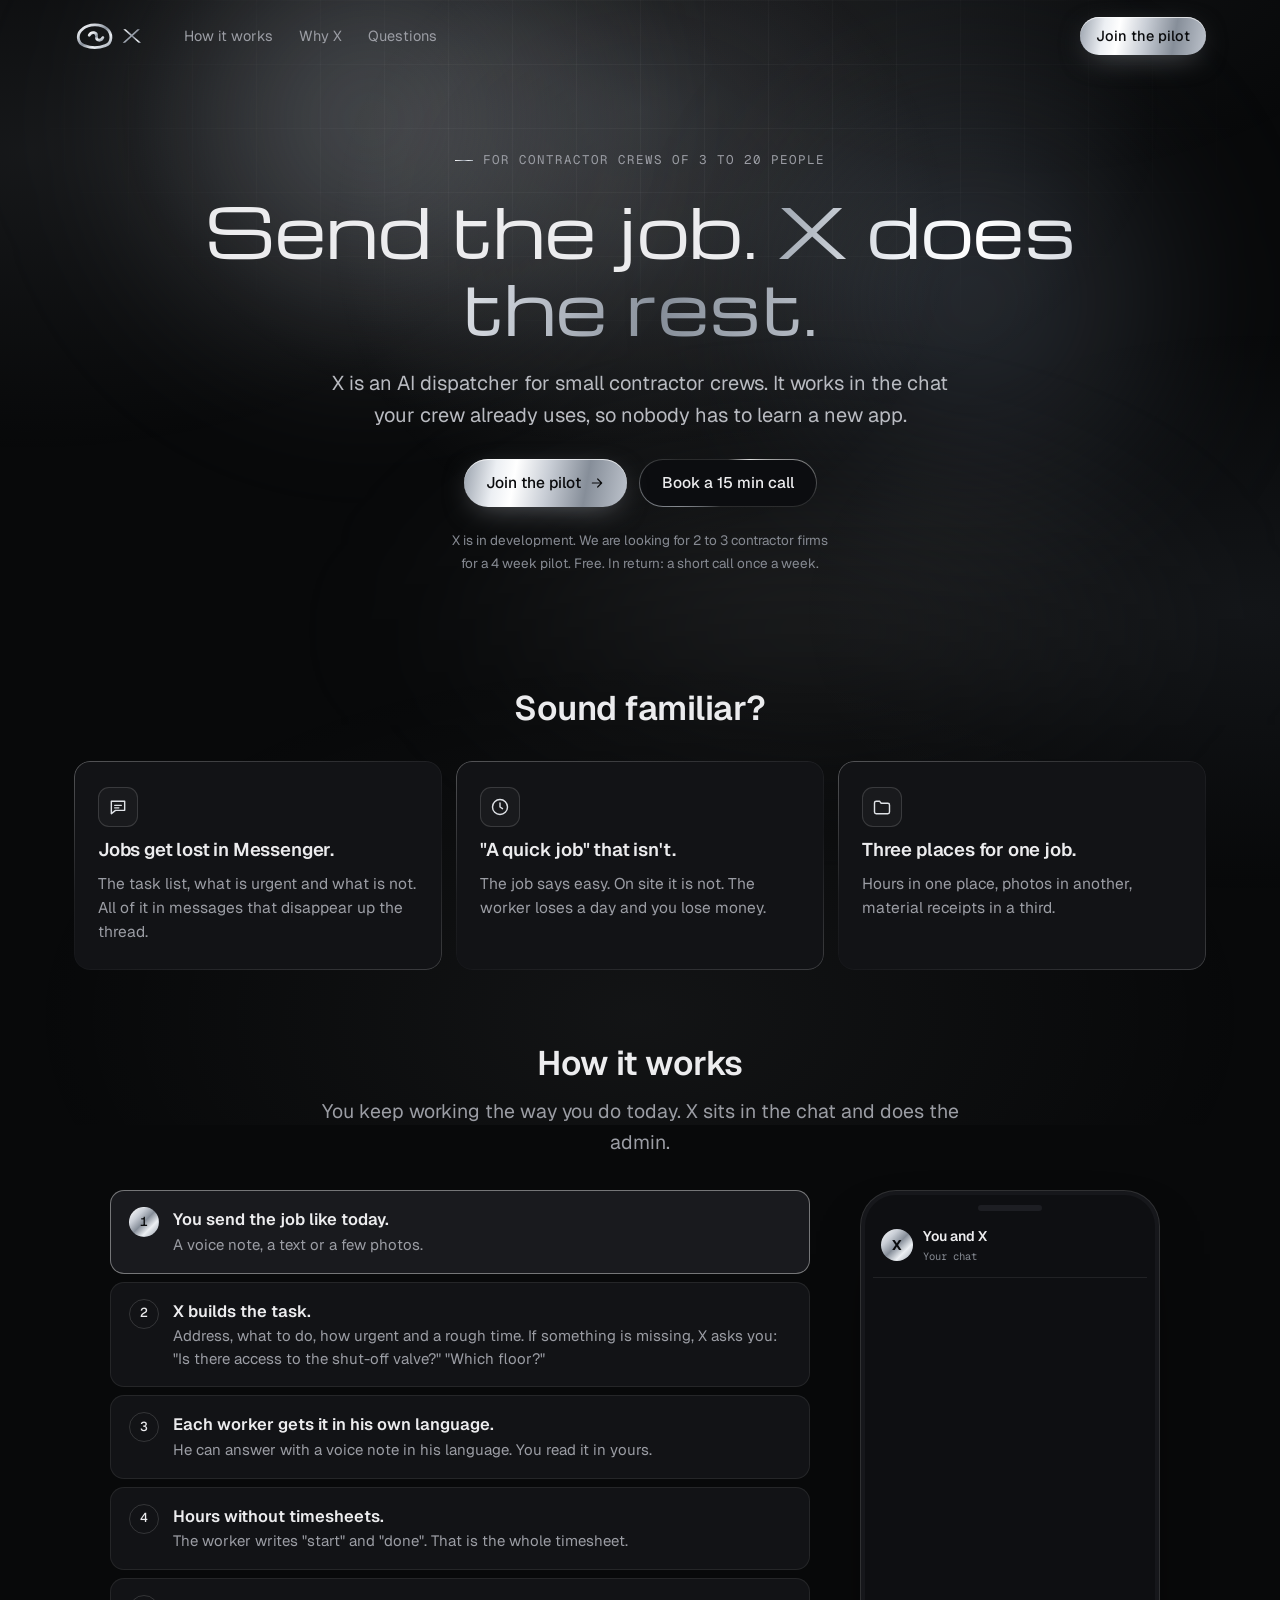
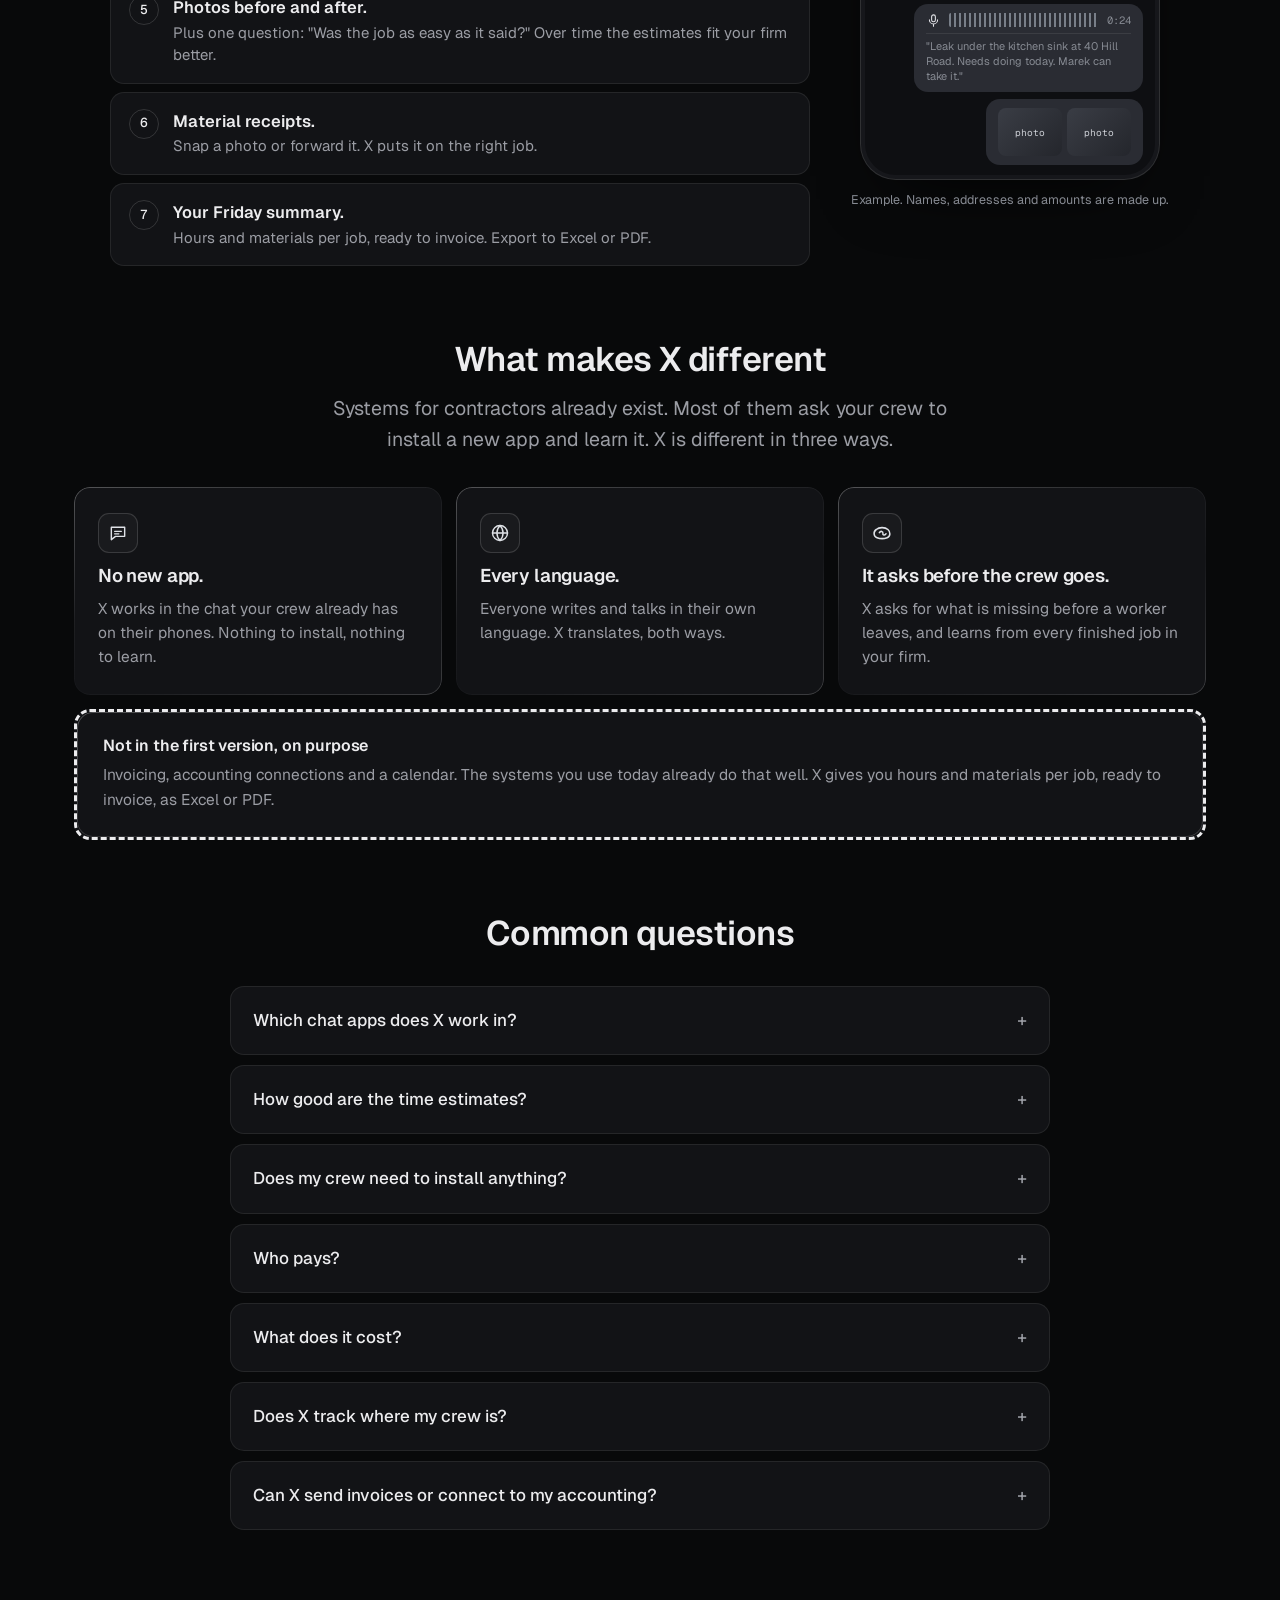
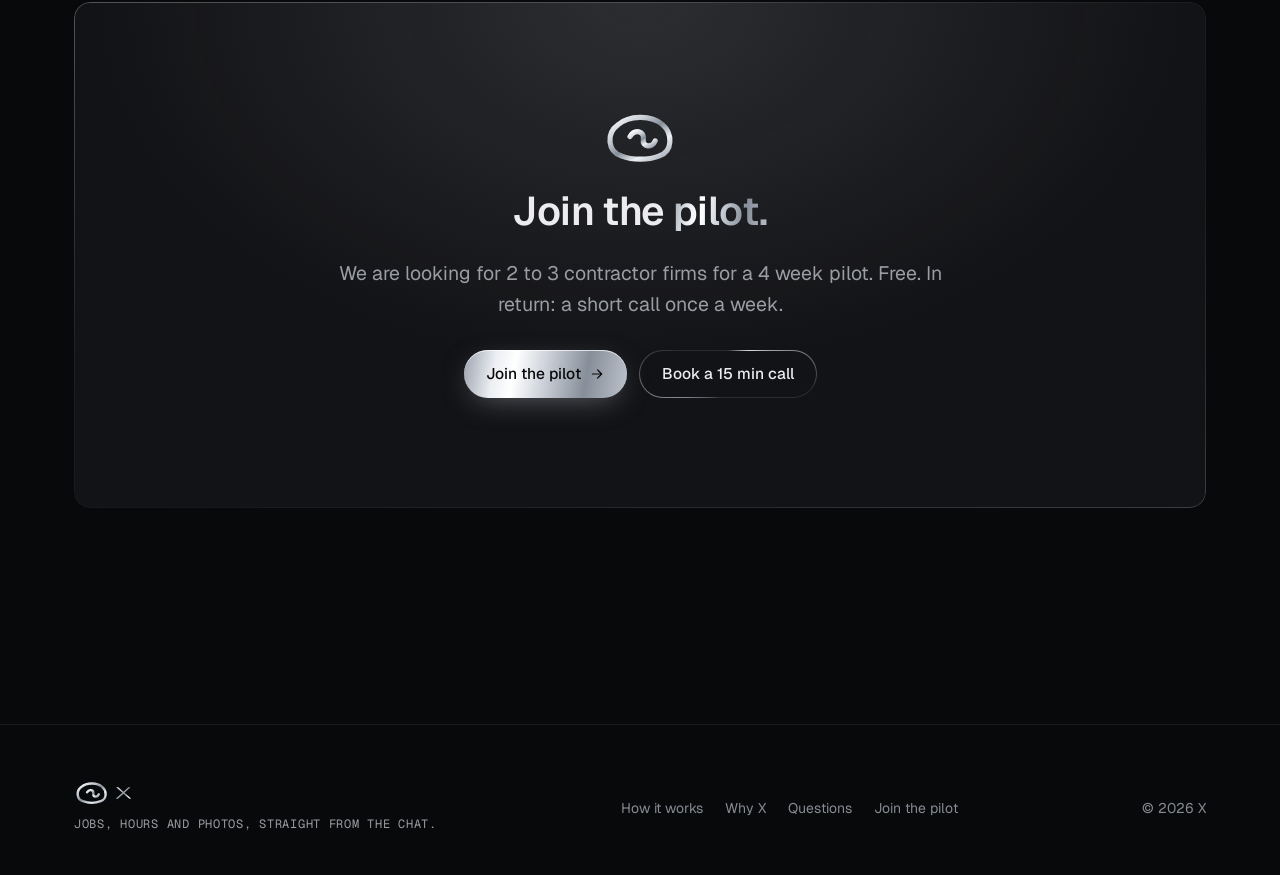
==== commit 98496916: "Bara verktakar: X í spjallinu sem áhöfnin notar, sjö skref, prufuhópur 2 til 3 fyrirtæki Co-Authored" ====
--- a/index.html
+++ b/index.html
@@ -1,11 +1,10 @@
 <!DOCTYPE html>
-
-<html data-lysing-en="Pick your industry and see exactly what X does for you, step by step. We connect the tools you already use and build the workflows between them. One price for the whole team." data-titill-en="X: your work, on autopilot" lang="en">
+<html data-lysing-en="X is an AI dispatcher for small contractor crews. Send the job like today. X builds the task, translates it for each worker and keeps hours, photos and receipts per job, in the chat your crew already uses." data-titill-en="X: send the job, X does the rest" lang="en">
 <head>
 <meta charset="utf-8"/>
 <meta content="width=device-width,initial-scale=1,viewport-fit=cover" name="viewport"/>
-<title>X: your work, on autopilot</title>
-<meta content="Pick your industry and see exactly what X does for you, step by step. We connect the tools you already use and build the workflows between them. One price for the whole team." name="description"/>
+<title>X: send the job, X does the rest</title>
+<meta content="X is an AI dispatcher for small contractor crews. Send the job like today. X builds the task, translates it for each worker and keeps hours, photos and receipts per job, in the chat your crew already uses." name="description"/>
 <meta content="#08090a" name="theme-color"/>
 <meta content="noindex" name="robots"/>
 <link href="assets/merki/favicon.svg" rel="icon" type="image/svg+xml"/>
@@ -13,11 +12,9 @@
 <link crossorigin="" href="https://fonts.gstatic.com" rel="preconnect"/>
 <link href="https://fonts.googleapis.com/css2?family=Geist:wght@400;500;600&amp;family=Geist+Mono:wght@400;500&amp;family=Michroma&amp;display=swap" rel="stylesheet"/>
 <link href="assets/css/site.css" rel="stylesheet"/>
-<link href="assets/css/flow.css" rel="stylesheet"/>
 <link href="assets/css/index.css" rel="stylesheet"/>
 </head>
 <body>
-<!-- tákn: notuð með <svg><use href="#i-nafn"/></svg> -->
 <svg aria-hidden="true" height="0" style="position:absolute" width="0">
 <defs>
 <symbol fill="none" id="i-yfirlit" stroke="currentColor" stroke-linecap="round" stroke-linejoin="round" stroke-width="1.7" viewbox="0 0 24 24"><rect height="9" rx="2" width="7.5" x="3" y="3"></rect><rect height="5" rx="2" width="7.5" x="13.5" y="3"></rect><rect height="10" rx="2" width="7.5" x="13.5" y="11"></rect><rect height="6" rx="2" width="7.5" x="3" y="15"></rect></symbol>
@@ -51,17 +48,19 @@
 <symbol fill="none" id="i-verslun" stroke="currentColor" stroke-linecap="round" stroke-linejoin="round" stroke-width="1.7" viewbox="0 0 24 24"><path d="M5 8h14l-1.2 11.2a2 2 0 0 1-2 1.8H8.2a2 2 0 0 1-2-1.8z"></path><path d="M9 8V6.5a3 3 0 0 1 6 0V8"></path></symbol>
 <symbol fill="none" id="i-skipti" stroke="currentColor" stroke-linecap="round" stroke-linejoin="round" stroke-width="1.7" viewbox="0 0 24 24"><path d="M4 8h15M15 4l4 4-4 4M20 16H5M9 12l-4 4 4 4"></path></symbol>
 <symbol fill="none" id="i-spjall" stroke="currentColor" stroke-linecap="round" stroke-linejoin="round" stroke-width="1.7" viewbox="0 0 24 24"><path d="M4 5h16v11H9l-5 4z"></path><path d="M8 10h8M8 13h5"></path></symbol>
+<symbol fill="none" id="i-mic" stroke="currentColor" stroke-linecap="round" stroke-linejoin="round" stroke-width="1.7" viewbox="0 0 24 24"><rect height="11" rx="3" width="6" x="9" y="3"></rect><path d="M5.5 11a6.5 6.5 0 0 0 13 0M12 17.5V21"></path></symbol>
+<symbol fill="none" id="i-mynd" stroke="currentColor" stroke-linecap="round" stroke-linejoin="round" stroke-width="1.7" viewbox="0 0 24 24"><rect height="16" rx="3" width="18" x="3" y="4"></rect><circle cx="9" cy="10" r="2"></circle><path d="m21 16-5-5-9 9"></path></symbol>
+<symbol fill="none" id="i-klukka" stroke="currentColor" stroke-linecap="round" stroke-linejoin="round" stroke-width="1.7" viewbox="0 0 24 24"><circle cx="12" cy="12" r="9"></circle><path d="M12 7v5l3 2"></path></symbol>
 </defs>
 </svg>
 <a class="skip" href="#efni"><span>Skip to content</span></a>
-<!-- ============ HAUS: eins á öllum síðum. aria-current="page" á tengil síðunnar sem er opin ============ -->
 <header class="nav">
 <div class="wrap nav__in">
 <a class="brand" href="index.html"><img alt="X" class="brand__logo" height="28" src="assets/merki/x-logo-malmur.svg" width="70"/></a>
 <nav aria-label="Menu" class="nav__links" id="valmynd">
-<a aria-current="page" href="index.html"><span>Workflows</span></a>
-<a href="verd.html"><span>Pricing</span></a>
-<a href="tengingar.html"><span>Connections</span></a>
+<a href="#how"><span>How it works</span></a>
+<a href="#why"><span>Why X</span></a>
+<a href="#questions"><span>Questions</span></a>
 </nav>
 <div class="nav__right">
 <a class="btn btn--metal btn--sm nav__cta" href="pilot.html"><span>Join the pilot</span></a>
@@ -70,147 +69,134 @@
 </div>
 </header>
 <main id="efni" tabindex="-1">
-<!-- ============ HETJA: fyrirsögn, ein lína og hnapparnir ============ -->
+<!-- ============ HETJA ============ -->
 <section class="hero ix-hero">
 <div aria-hidden="true" class="hero__fx"><i class="b1"></i><i class="b2"></i><i class="b3"></i><span class="spot"></span></div>
 <div class="wrap">
 <div class="hero__in">
-<h1 class="ix-h1">Your work, <span class="metal">on autopilot.</span></h1>
-<p class="lead">Pick your industry. See exactly what X does for you, step by step.</p>
+<p class="kicker"><span>For contractor crews of 3 to 20 people</span></p>
+<h1 class="ix-h1">Send the job. <span class="metal">X does the rest.</span></h1>
+<p class="lead">X is an AI dispatcher for small contractor crews. It works in the chat your crew already uses, so nobody has to learn a new app.</p>
 <div class="hero__cta">
-<a class="btn btn--metal" data-ix-cta="" href="pilot.html"><span>Join the pilot</span><svg><use href="#i-or"></use></svg></a>
+<a class="btn btn--metal" href="pilot.html"><span>Join the pilot</span><svg><use href="#i-or"></use></svg></a>
 <a class="btn btn--ghost" href="pilot.html?call=1"><span>Book a 15 min call</span></a>
 </div>
-</div>
-</div>
-</section>
-<!-- ============ VERKFLÆÐIÐ: greinarnar (flow.js les data-xflow-ind), ein setning, striginn ============ -->
-<section aria-labelledby="ix-wf-h" class="ix-wf" id="workflow">
-<!-- eigið kerfi: nafn og merki fyrirtækisins, síminn fylgir greininni (OWN í index.js) -->
-<div class="wrap">
-<div aria-labelledby="ix-own-h" class="ix-own edge rv" role="region">
-<div class="ix-own__txt">
-<h2 class="ix-own__h" id="ix-own-h">Your own system. <span class="metal">Your name on it.</span></h2>
-<p class="ix-own__lead">Every firm gets its own X, with its name and logo. For you and for your crew.</p>
-<ul class="ix-own__pts">
-<li><svg aria-hidden="true"><use href="#i-pensill"></use></svg><span>Your logo and colours.</span></li>
-<li><svg aria-hidden="true"><use href="#i-verk"></use></svg><span>Your crew use your app, not Messenger. <span class="tag">Coming soon</span></span></li>
-<li><svg aria-hidden="true"><use href="#i-lykill"></use></svg><span>You decide who sees what and approve what goes out.</span></li>
-</ul>
-</div>
-<div class="ix-own__vis">
-<div aria-hidden="true" class="ix-phone" data-ix-phone="" inert="" style="--brand:#d9a35b">
+<p class="planned">X is in development. We are looking for 2 to 3 contractor firms for a 4 week pilot. Free. In return: a short call once a week.</p>
+</div>
+</div>
+</section>
+
+<!-- ============ VANDINN ============ -->
+<section aria-labelledby="ix-pb-h" class="ix-sec" id="problem">
+<div class="wrap">
+<div class="ix-head rv">
+<h2 id="ix-pb-h">Sound familiar?</h2>
+</div>
+<div class="ix-pb">
+<article class="ix-pb__c edge rv"><span class="ix-ic"><svg aria-hidden="true"><use href="#i-spjall"></use></svg></span><h3>Jobs get lost in Messenger.</h3><p>The task list, what is urgent and what is not. All of it in messages that disappear up the thread.</p></article>
+<article class="ix-pb__c edge rv"><span class="ix-ic"><svg aria-hidden="true"><use href="#i-klukka"></use></svg></span><h3>"A quick job" that isn't.</h3><p>The job says easy. On site it is not. The worker loses a day and you lose money.</p></article>
+<article class="ix-pb__c edge rv"><span class="ix-ic"><svg aria-hidden="true"><use href="#i-skjol"></use></svg></span><h3>Three places for one job.</h3><p>Hours in one place, photos in another, material receipts in a third.</p></article>
+</div>
+</div>
+</section>
+
+<!-- ============ HVERNIG: sjö skref og síminn (index.js) ============ -->
+<section aria-labelledby="ix-how-h" class="ix-sec" id="how">
+<div class="wrap">
+<div class="ix-head rv">
+<h2 id="ix-how-h">How it works</h2>
+<p class="lead">You keep working the way you do today. X sits in the chat and does the admin.</p>
+</div>
+<div class="ix-how">
+<ol aria-label="The seven steps" class="ix-steps" data-ix-steps="">
+<li><button aria-pressed="true" data-s="0" type="button"><b>1</b><span><strong>You send the job like today.</strong> A voice note, a text or a few photos.</span></button></li>
+<li><button aria-pressed="false" data-s="1" type="button"><b>2</b><span><strong>X builds the task.</strong> Address, what to do, how urgent and a rough time. If something is missing, X asks you: "Is there access to the shut-off valve?" "Which floor?"</span></button></li>
+<li><button aria-pressed="false" data-s="2" type="button"><b>3</b><span><strong>Each worker gets it in his own language.</strong> He can answer with a voice note in his language. You read it in yours.</span></button></li>
+<li><button aria-pressed="false" data-s="3" type="button"><b>4</b><span><strong>Hours without timesheets.</strong> The worker writes "start" and "done". That is the whole timesheet.</span></button></li>
+<li><button aria-pressed="false" data-s="4" type="button"><b>5</b><span><strong>Photos before and after.</strong> Plus one question: "Was the job as easy as it said?" Over time the estimates fit your firm better.</span></button></li>
+<li><button aria-pressed="false" data-s="5" type="button"><b>6</b><span><strong>Material receipts.</strong> Snap a photo or forward it. X puts it on the right job.</span></button></li>
+<li><button aria-pressed="false" data-s="6" type="button"><b>7</b><span><strong>Your Friday summary.</strong> Hours and materials per job, ready to invoice. Export to Excel or PDF.</span></button></li>
+</ol>
+<div class="ix-demo">
+<div aria-hidden="true" class="ix-phone" data-ix-phone="" inert="">
 <span class="ix-phone__notch"></span>
-<div class="ix-phone__top"><span class="ix-phone__logo" data-ix-p="mark">N</span><span><b data-ix-p="co">Northside Builders</b><small data-ix-p="who">Marek · Today</small></span></div>
-<p class="ix-phone__k">Your tasks</p>
-<ul class="ix-phone__list" data-ix-p="list">
-<li><small>08:00</small><span>Leak at Harbor Hotel, room 214</span><i class="tag tag--warn">Urgent</i></li>
-<li><small>12:00</small><span>Bathroom at 12 Elm Road</span></li>
-<li><small>15:00</small><span>Photos of the finish</span></li>
-</ul>
-<div class="ix-phone__acts"><span class="is-main">Started</span><span>Done</span><span>Photo</span></div>
-</div>
-<p class="fine ix-own__fine">Example. Your name and logo go here.</p>
-</div>
-</div>
-</div>
-<div class="wrap">
-<div aria-label="Your industry" class="xf-chips" data-xflow-ind="ix-flow" role="group">
-<button aria-pressed="true" data-ind="contractors" type="button"><svg aria-hidden="true"><use href="#i-verk"></use></svg><span>Contractors</span></button>
-<button aria-pressed="false" data-ind="cleaning" type="button"><svg aria-hidden="true"><use href="#i-dagatal"></use></svg><span>Cleaning</span></button>
-<button aria-pressed="false" data-ind="consultants" type="button"><svg aria-hidden="true"><use href="#i-bok"></use></svg><span>Consultants</span></button>
-<button aria-pressed="false" data-ind="shops" type="button"><svg aria-hidden="true"><use href="#i-verslun"></use></svg><span>Shops</span></button>
-<button aria-pressed="false" data-ind="wholesale" type="button"><svg aria-hidden="true"><use href="#i-vorur"></use></svg><span>Wholesale</span></button>
-</div>
-<div class="ix-wf__head">
-<h2 aria-live="polite" class="ix-wf__h" id="ix-wf-h">From your plan for the day to the invoice. You only say yes.</h2>
-<div aria-label="Contractors workflow" class="xf-sub" data-for="contractors" data-xflow-sub="ix-flow" role="group">
-<button aria-pressed="true" data-flow="contractors-service" type="button">Service jobs</button>
-<button aria-pressed="false" data-flow="contractors-quote" type="button">Quotes</button>
-</div>
-</div>
-</div>
-<div class="wrap ix-wide">
-<div class="xflow" data-flow="contractors-service" id="ix-flow"></div>
-<p class="fine ix-fine">Example. Companies, people and amounts are made up. Nothing goes out until you approve it. Pick any step to see what comes in, what X does and what goes out.</p>
-</div>
-</section>
-<!-- ============ HVAÐ ÞETTA SPARAR ÞÉR: þrjár línur úr GREINAR í index.js ============ -->
-<section aria-labelledby="ix-save-h" class="ix-save">
-<div class="wrap">
-<div class="ix-save__in">
-<h2 class="ix-h2" id="ix-save-h">What this saves you</h2>
-<ul class="ix-save__list" data-ix-saves="">
-<li><svg aria-hidden="true"><use href="#i-hak"></use></svg><span>Plan the day once. X sorts it and gives each worker his own jobs.</span></li>
-<li><svg aria-hidden="true"><use href="#i-hak"></use></svg><span>Each job comes with a short brief, so nobody walks in blind.</span></li>
-<li><svg aria-hidden="true"><use href="#i-hak"></use></svg><span>Invoices are drafted from the job. Nothing is typed twice.</span></li>
-</ul>
-<p class="planned">Everything here is planned for the first release unless marked <span class="tag">Coming soon</span></p>
-</div>
-</div>
-</section>
-<!-- ============ VERKFLÆÐISVANDI: ein stutt lína og "Book a 15 min call" ============ -->
-<section aria-labelledby="wfp-h" class="wfp-sec">
-<div class="wrap">
-<div class="wfp edge rv">
-<div>
-<h2 id="wfp-h">Have a workflow problem?</h2>
-<p>Contact us and we will find the solution within a week.</p>
-</div>
-<a class="btn btn--ghost" href="pilot.html?call=1&amp;topic=workflow"><span>Book a 15 min call</span></a>
-</div>
-</div>
-</section>
-<!-- ============ HVERNIG ÞETTA VIRKAR ============ -->
-<section aria-labelledby="ix-how-h" class="ix-how">
-<div class="wrap">
-<h2 class="ix-h2 ix-how__h" id="ix-how-h">How it works</h2>
-<ol class="ix-steps">
-<li><b>1</b><span><strong>Pick your industry.</strong> X comes set up for the way you work.</span></li>
-<li><b>2</b><span><strong>We connect your tools.</strong> Your accounting, email and calendar stay where they are.</span></li>
-<li><b>3</b><span><strong>We build your workflows.</strong> You approve anything that goes out.</span></li>
-</ol>
-<p class="ix-price">One price for the whole team. From €49 a month excl. VAT. <a class="tlink" href="verd.html"><span>See pricing</span><svg><use href="#i-or"></use></svg></a></p>
-</div>
-</section>
+<div class="ix-phone__top"><span class="ix-phone__av" data-ix-av="">X</span><span><b data-ix-who="">You and X</b><small data-ix-sub="">Chat</small></span></div>
+<div class="ix-chat" data-ix-chat=""></div>
+</div>
+<p class="fine ix-fine">Example. Names, addresses and amounts are made up.</p>
+</div>
+</div>
+</div>
+</section>
+
+<!-- ============ ÖÐRUVÍSI ============ -->
+<section aria-labelledby="ix-why-h" class="ix-sec" id="why">
+<div class="wrap">
+<div class="ix-head rv">
+<h2 id="ix-why-h">What makes X different</h2>
+<p class="lead">Systems for contractors already exist. Most of them ask your crew to install a new app and learn it. X is different in three ways.</p>
+</div>
+<div class="ix-pb">
+<article class="ix-pb__c edge rv"><span class="ix-ic"><svg aria-hidden="true"><use href="#i-spjall"></use></svg></span><h3>No new app.</h3><p>X works in the chat your crew already has on their phones. Nothing to install, nothing to learn.</p></article>
+<article class="ix-pb__c edge rv"><span class="ix-ic"><svg aria-hidden="true"><use href="#i-hnottur"></use></svg></span><h3>Every language.</h3><p>Everyone writes and talks in their own language. X translates, both ways.</p></article>
+<article class="ix-pb__c edge rv"><span class="ix-ic"><svg aria-hidden="true"><use href="#i-heili"></use></svg></span><h3>It asks before the crew goes.</h3><p>X asks for what is missing before a worker leaves, and learns from every finished job in your firm.</p></article>
+</div>
+<div class="ix-not edge rv">
+<h3>Not in the first version, on purpose</h3>
+<p>Invoicing, accounting connections and a calendar. The systems you use today already do that well. X gives you hours and materials per job, ready to invoice, as Excel or PDF.</p>
+</div>
+</div>
+</section>
+
+<!-- ============ SPURNINGAR ============ -->
+<section aria-labelledby="ix-q-h" class="ix-sec" id="questions">
+<div class="wrap">
+<div class="ix-head rv">
+<h2 id="ix-q-h">Common questions</h2>
+</div>
+<div class="faq">
+<details><summary>Which chat apps does X work in?</summary><p>We are starting with WhatsApp and Messenger. Each person has their own chat with X, one to one. X does not sit in your group chat.</p></details>
+<details><summary>How good are the time estimates?</summary><p>Rough at the start, and we say so. X's first job is to ask the right questions before a worker leaves. It learns from every finished job in your firm, so the estimates get closer over time.</p></details>
+<details><summary>Does my crew need to install anything?</summary><p>No. They use the chat they already have. They write, send voice notes and photos like they do today.</p></details>
+<details><summary>Who pays?</summary><p>The firm. Your workers never pay anything.</p></details>
+<details><summary>What does it cost?</summary><p>The pilot is free. We set the price together with the pilot firms, before anyone pays anything.</p></details>
+<details><summary>Does X track where my crew is?</summary><p>No. X only knows what people send in the chat.</p></details>
+<details><summary>Can X send invoices or connect to my accounting?</summary><p>Not in the first version. You get hours and materials per job as Excel or PDF, ready for the system you invoice from today.</p></details>
+</div>
+</div>
+</section>
+
 <!-- ============ PRUFUHÓPURINN ============ -->
-<section class="ix-pilot">
+<section class="ix-sec ix-sec--last" id="pilot">
 <div class="wrap">
 <div class="final edge rv">
 <img alt="" src="assets/merki/merki.svg"/>
 <h2>Join the <span class="metal">pilot.</span></h2>
-<p class="lead">Pilot: the first 10 firms use X free for 3 months. In return: a short call every two weeks and honest feedback. After the pilot: 25% off for the first 12 months.</p>
+<p class="lead">We are looking for 2 to 3 contractor firms for a 4 week pilot. Free. In return: a short call once a week.</p>
 <div class="hero__cta">
-<a class="btn btn--metal" data-ix-cta="" href="pilot.html"><span>Join the pilot</span><svg><use href="#i-or"></use></svg></a>
+<a class="btn btn--metal" href="pilot.html"><span>Join the pilot</span><svg><use href="#i-or"></use></svg></a>
+<a class="btn btn--ghost" href="pilot.html?call=1"><span>Book a 15 min call</span></a>
 </div>
 </div>
 </div>
 </section>
 </main>
-<!-- ============ FÓTUR: eins á öllum síðum ============ -->
 <footer class="foot">
 <div class="wrap foot__in">
 <div class="foot__brand">
 <a class="brand" href="index.html"><img alt="X" class="brand__logo" height="24" src="assets/merki/x-logo-malmur.svg" width="60"/></a>
-<span class="foot__line">Your tools, tied together.</span>
+<span class="foot__line">Jobs, hours and photos, straight from the chat.</span>
 </div>
 <nav aria-label="Pages" class="foot__links">
-<a aria-current="page" href="index.html"><span>Workflows</span></a>
-<a href="verd.html"><span>Pricing</span></a>
-<a href="tengingar.html"><span>Connections</span></a>
+<a href="#how"><span>How it works</span></a>
+<a href="#why"><span>Why X</span></a>
+<a href="#questions"><span>Questions</span></a>
 <a href="pilot.html"><span>Join the pilot</span></a>
-<a href="kerfid.html"><span>The system</span></a>
-<a href="gervigreind.html"><span>AI</span></a>
-<a href="leidbeiningar.html"><span>Guides</span></a>
-<a href="industries.html"><span>Industries</span></a>
-<a href="samstarf.html"><span>For software companies</span></a>
-<a href="flow.html"><span>All workflows</span></a>
 </nav>
 <p class="foot__copy">© <span data-ar="">2026</span> X</p>
 </div>
 </footer>
 <script defer="" src="assets/js/site.js"></script>
-<script defer="" src="assets/js/flow.js"></script>
 <script defer="" src="assets/js/index.js"></script>
 </body>
 </html>
--- a/assets/css/index.css
+++ b/assets/css/index.css
@@ -1,83 +1,87 @@
-/* Forsíðan (index.html). Aðeins þessi síða. Stutt síða: hetja, verkflæðið, það sem sparast, hvernig, prufuhópurinn. */
+/* Forsíðan (index.html), verktakaútgáfan. Hetja, vandinn, hvernig (sjö skref og sími), öðruvísi, spurningar, prufuhópurinn. */
 
-/* Michroma bara í h1 á þessari síðu: aðrar fyrirsagnir í Geist, rólegri */
+/* Michroma bara í h1: aðrar fyrirsagnir í Geist */
 main h2{font-family:var(--sans);font-weight:600;letter-spacing:-.015em;line-height:1.25}
 
-/* ---------- hetjan: stutt ---------- */
-.hero.ix-hero{padding:150px 0 36px}
-.hero .ix-h1{font-size:clamp(36px,5.4vw,72px);line-height:1.15}
+/* ---------- hetjan ---------- */
+.hero.ix-hero{padding:150px 0 40px}
+.hero .ix-h1{font-size:clamp(34px,5.2vw,68px);line-height:1.15}
 .ix-hero .hero__in{gap:22px}
-.ix-hero .lead{font-size:clamp(17px,1.7vw,20px);color:#b9bbc1}
+.ix-hero .lead{font-size:clamp(17px,1.7vw,20px);color:#b9bbc1;max-width:640px}
+.ix-hero .planned{max-width:560px}
 
-/* ---------- verkflæðið ---------- */
-.ix-wf{position:relative;padding:8px 0 0;scroll-margin-top:72px}
-.ix-wf__head{display:flex;flex-direction:column;align-items:center;gap:16px;margin:40px auto 26px;text-align:center;max-width:860px}
-.ix-wf__h{font-size:clamp(20px,2.2vw,28px);color:var(--text)}
-.wrap.ix-wide{max-width:1440px}
-.ix-fine{margin:16px auto 0;text-align:center}
+/* ---------- kaflar ---------- */
+.ix-sec{padding:72px 0 0;scroll-margin-top:72px}
+.ix-sec--last{padding-bottom:96px}
+.ix-head{text-align:center;max-width:760px;margin:0 auto 32px;display:grid;gap:12px}
+.ix-head h2{font-size:clamp(24px,2.8vw,34px)}
+.ix-head .lead{margin:0 auto}
 
-/* ---------- eigið kerfi: nafn og merki fyrirtækisins ---------- */
-.ix-own{max-width:1040px;margin:0 auto 64px;padding:36px 40px;display:grid;grid-template-columns:minmax(0,1fr) auto;align-items:center;gap:28px 48px}
-.ix-own__h{font-size:clamp(24px,2.6vw,32px);margin-bottom:10px}
-.ix-own__lead{margin:0 0 20px;font-size:17px;line-height:1.55;color:var(--muted)}
-.ix-own__pts{list-style:none;margin:0;padding:0;display:grid;gap:12px}
-.ix-own__pts li{display:flex;align-items:flex-start;gap:12px;font-size:16.5px;line-height:1.5;color:var(--text)}
-.ix-own__pts svg{width:20px;height:20px;flex:none;margin-top:2px;color:#dfe2e7}
-.ix-own__pts .tag{margin-left:4px;vertical-align:1px}
-.ix-own__vis{display:grid;justify-items:center;gap:10px}
-.ix-own__fine{margin:0;text-align:center}
-.ix-phone{width:262px;border-radius:32px;background:#0e0f12;border:1px solid var(--line-2);padding:14px 12px 14px;display:grid;gap:10px;box-shadow:0 30px 70px -34px rgba(0,0,0,.95),inset 0 0 0 4px #16171b}
-.ix-phone__notch{justify-self:center;width:64px;height:6px;border-radius:6px;background:#1d1e23}
-.ix-phone__top{display:flex;align-items:center;gap:10px;padding:4px 6px 12px;border-bottom:3px solid var(--brand)}
+/* þrjú spjöld: vandinn og það sem er öðruvísi */
+.ix-pb{display:grid;grid-template-columns:repeat(3,minmax(0,1fr));gap:14px}
+.ix-pb__c{padding:26px 24px;display:grid;gap:10px;align-content:start}
+.ix-pb__c h3{font-size:18.5px;font-weight:600;line-height:1.3}
+.ix-pb__c p{color:var(--muted);font-size:15.5px;line-height:1.55}
+.ix-ic{width:40px;height:40px;border-radius:11px;display:grid;place-items:center;border:1px solid var(--line-2);background:rgba(255,255,255,.03)}
+.ix-ic svg{width:20px;height:20px;color:#dfe2e7}
+
+.ix-not{margin-top:14px;padding:24px 26px;display:grid;gap:6px;border-style:dashed}
+.ix-not h3{font-size:16px;font-weight:600}
+.ix-not p{color:var(--muted);font-size:15.5px}
+
+/* ---------- hvernig: skrefin og síminn ---------- */
+.ix-how{display:grid;grid-template-columns:minmax(0,1fr) 320px;gap:40px;align-items:start;max-width:1060px;margin:0 auto}
+.ix-steps{list-style:none;margin:0;padding:0;display:grid;gap:8px}
+.ix-steps button{all:unset;box-sizing:border-box;width:100%;cursor:pointer;display:flex;align-items:flex-start;gap:14px;padding:16px 18px;border:1px solid var(--line);border-radius:14px;background:var(--surface);transition:border-color .2s,background .2s}
+.ix-steps button:hover{border-color:var(--line-2)}
+.ix-steps button:focus-visible{outline:2px solid #fff;outline-offset:2px}
+.ix-steps button[aria-pressed="true"]{border-color:rgba(255,255,255,.4);background:var(--surface-2)}
+.ix-steps b{flex:none;width:30px;height:30px;border-radius:50%;display:grid;place-items:center;border:1px solid var(--line-2);color:var(--text);font-family:var(--mono);font-weight:500;font-size:13px;transition:background .2s,color .2s}
+.ix-steps button[aria-pressed="true"] b{background:var(--metal);color:#0a0b0d;border-color:transparent}
+.ix-steps span{font-size:15px;line-height:1.5;color:var(--muted)}
+.ix-steps strong{display:block;font-weight:600;font-size:16.5px;color:var(--text);margin-bottom:2px}
+
+.ix-demo{position:sticky;top:96px;display:grid;justify-items:center;gap:10px}
+.ix-fine{margin:0;text-align:center}
+.ix-phone{width:300px;height:590px;border-radius:36px;background:#0e0f12;border:1px solid var(--line-2);padding:14px 12px;display:flex;flex-direction:column;gap:10px;box-shadow:0 30px 70px -34px rgba(0,0,0,.95),inset 0 0 0 4px #16171b}
+.ix-phone__notch{align-self:center;flex:none;width:64px;height:6px;border-radius:6px;background:#1d1e23}
+.ix-phone__top{flex:none;display:flex;align-items:center;gap:10px;padding:4px 8px 12px;border-bottom:1px solid var(--line)}
 .ix-phone__top b{display:block;font-weight:600;font-size:14px;color:var(--text)}
 .ix-phone__top small{display:block;font-family:var(--mono);font-size:10.5px;color:var(--dim)}
-.ix-phone__logo{flex:none;width:32px;height:32px;border-radius:10px;display:grid;place-items:center;background:var(--brand);color:#0a0b0d;font-weight:700;font-size:15px}
-.ix-phone__k{margin:2px 6px 0;font-family:var(--mono);font-size:10.5px;letter-spacing:.06em;text-transform:uppercase;color:var(--dim)}
-.ix-phone__list{list-style:none;margin:0;padding:0;display:grid;gap:6px}
-.ix-phone__list li{display:flex;align-items:center;gap:9px;padding:9px 10px;border:1px solid var(--line);border-radius:11px;background:#131418;font-size:12.5px;line-height:1.35;color:#d6d7db}
-.ix-phone__list small{flex:none;font-family:var(--mono);font-size:10.5px;color:var(--dim)}
-.ix-phone__list span{flex:1;min-width:0}
-.ix-phone__list .tag{flex:none;font-style:normal}
-.ix-phone__acts{display:grid;grid-template-columns:repeat(3,1fr);gap:6px;margin-top:2px}
-.ix-phone__acts span{text-align:center;padding:8px 4px;border-radius:10px;border:1px solid var(--line-2);font-size:12px;color:var(--text)}
-.ix-phone__acts .is-main{background:var(--brand);border-color:transparent;color:#0a0b0d;font-weight:600}
+.ix-phone__av{flex:none;width:32px;height:32px;border-radius:50%;display:grid;place-items:center;background:var(--metal);color:#0a0b0d;font-weight:700;font-size:14px}
 
-/* ---------- what this saves you ---------- */
-.ix-save{padding:88px 0 0}
-.ix-save__in{max-width:760px;margin:0 auto;display:grid;justify-items:center;gap:22px;text-align:center}
-.ix-h2{font-size:clamp(22px,2.4vw,30px)}
-.ix-save__list{list-style:none;margin:0;padding:0;display:grid;gap:12px;text-align:left;width:100%}
-.ix-save__list li{display:flex;align-items:flex-start;gap:14px;padding:16px 20px;border:1px solid var(--line);border-radius:14px;background:var(--surface);font-size:17px;line-height:1.5;color:var(--text)}
-.ix-save__list svg{width:20px;height:20px;flex:none;margin-top:2px;color:#dfe2e7}
+.ix-chat{flex:1;min-height:0;overflow:hidden;display:flex;flex-direction:column;justify-content:flex-end;gap:7px;padding:0 4px}
+.ix-m{max-width:86%;padding:8px 11px;border-radius:14px;font-size:12.8px;line-height:1.42;color:#e3e4e8;background:#1a1b20;border:1px solid var(--line);align-self:flex-start;animation:ix-inn .35s ease both}
+.ix-m--me{align-self:flex-end;background:#2a2c33;border-color:transparent}
+.ix-m small{display:block;margin-top:5px;padding-top:5px;border-top:1px solid var(--line);font-size:11px;color:var(--dim);line-height:1.35}
+.ix-m__k{display:block;font-family:var(--mono);font-size:10px;letter-spacing:.05em;text-transform:uppercase;color:var(--dim);margin-bottom:3px}
+.ix-m ul{margin:4px 0 0;padding:0 0 0 14px}
+.ix-voice{display:flex;align-items:center;gap:8px;min-width:150px}
+.ix-voice svg{width:15px;height:15px;flex:none}
+.ix-voice i{flex:1;height:14px;background:repeating-linear-gradient(90deg,#9aa2ad 0 2px,transparent 2px 5px);opacity:.7;border-radius:2px}
+.ix-voice span{font-family:var(--mono);font-size:10.5px;color:var(--dim)}
+.ix-pics{display:flex;gap:5px}
+.ix-pic{width:64px;height:48px;border-radius:8px;display:grid;place-items:center;font-family:var(--mono);font-size:9.5px;color:#cfd2d8;background:linear-gradient(135deg,#3a3d45,#24262c)}
+.ix-pic--after{background:linear-gradient(135deg,#55606d,#2d333b)}
+.ix-btns{display:flex;gap:6px;margin-top:7px}
+.ix-btns span{padding:4px 12px;border-radius:999px;border:1px solid var(--line-2);font-size:11.5px}
+.ix-tbl{width:100%;border-collapse:collapse;margin-top:6px;font-size:11.5px}
+.ix-tbl td{padding:4px 0;border-top:1px solid var(--line)}
+.ix-tbl td:last-child{text-align:right;font-family:var(--mono);color:var(--dim)}
+.ix-time{align-self:center;font-family:var(--mono);font-size:10px;color:var(--dim);padding:2px 0}
+@keyframes ix-inn{from{opacity:0;transform:translateY(6px)}to{opacity:1;transform:none}}
 
-/* ---------- how it works ---------- */
-.ix-how{padding:96px 0 0;text-align:center}
-.ix-how__h{margin-bottom:28px}
-.ix-steps{list-style:none;margin:0 auto;padding:0;display:grid;grid-template-columns:repeat(3,minmax(0,1fr));gap:14px;max-width:1040px;text-align:left}
-.ix-steps li{display:flex;align-items:flex-start;gap:14px;padding:22px 22px 24px;border:1px solid var(--line);border-radius:16px;background:var(--surface)}
-.ix-steps b{flex:none;width:34px;height:34px;border-radius:50%;display:grid;place-items:center;background:var(--metal);color:#0a0b0d;font-family:var(--mono);font-weight:500;font-size:14px}
-.ix-steps span{font-size:15.5px;line-height:1.5;color:var(--muted)}
-.ix-steps strong{display:block;font-weight:600;font-size:17px;color:var(--text);margin-bottom:3px}
-.ix-price{margin-top:36px;display:flex;flex-wrap:wrap;justify-content:center;align-items:center;gap:8px 16px;font-size:16.5px;color:var(--text)}
-
-/* ---------- prufuhópurinn ---------- */
-.ix-pilot{padding:96px 0 0}
-.ix-pilot .final{padding:80px 24px}
-.ix-pilot .final h2{font-size:clamp(26px,3vw,38px)}
-.ix-pilot .final .lead{max-width:620px}
-
+@media (max-width:960px){
+  .ix-how{grid-template-columns:minmax(0,1fr);gap:28px}
+  .ix-demo{position:static;order:-1}
+}
 @media (max-width:860px){
-  .ix-steps{grid-template-columns:minmax(0,1fr)}
-  .ix-own{grid-template-columns:minmax(0,1fr);padding:30px 26px}
+  .ix-pb{grid-template-columns:minmax(0,1fr)}
 }
 @media (max-width:600px){
-  .hero.ix-hero{padding:118px 0 28px}
-  .ix-wf__head{margin:28px auto 20px}
-  .wrap.ix-wide{padding:0 16px}
-  .ix-save,.ix-how,.ix-pilot{padding-top:64px}
-  .ix-save__list li{padding:14px 16px;font-size:16px}
-  .ix-own{padding:24px 18px;margin-bottom:44px}
-  .ix-own__pts li{font-size:16px}
-  .ix-steps li{padding:18px}
-  .ix-pilot .final{padding:56px 18px}
+  .hero.ix-hero{padding:120px 0 24px}
+  .ix-sec{padding-top:56px}
+  .ix-phone{width:min(300px,100%);height:590px}
+  .ix-steps button{padding:14px}
 }
+@media (prefers-reduced-motion:reduce){.ix-m{animation:none}}
